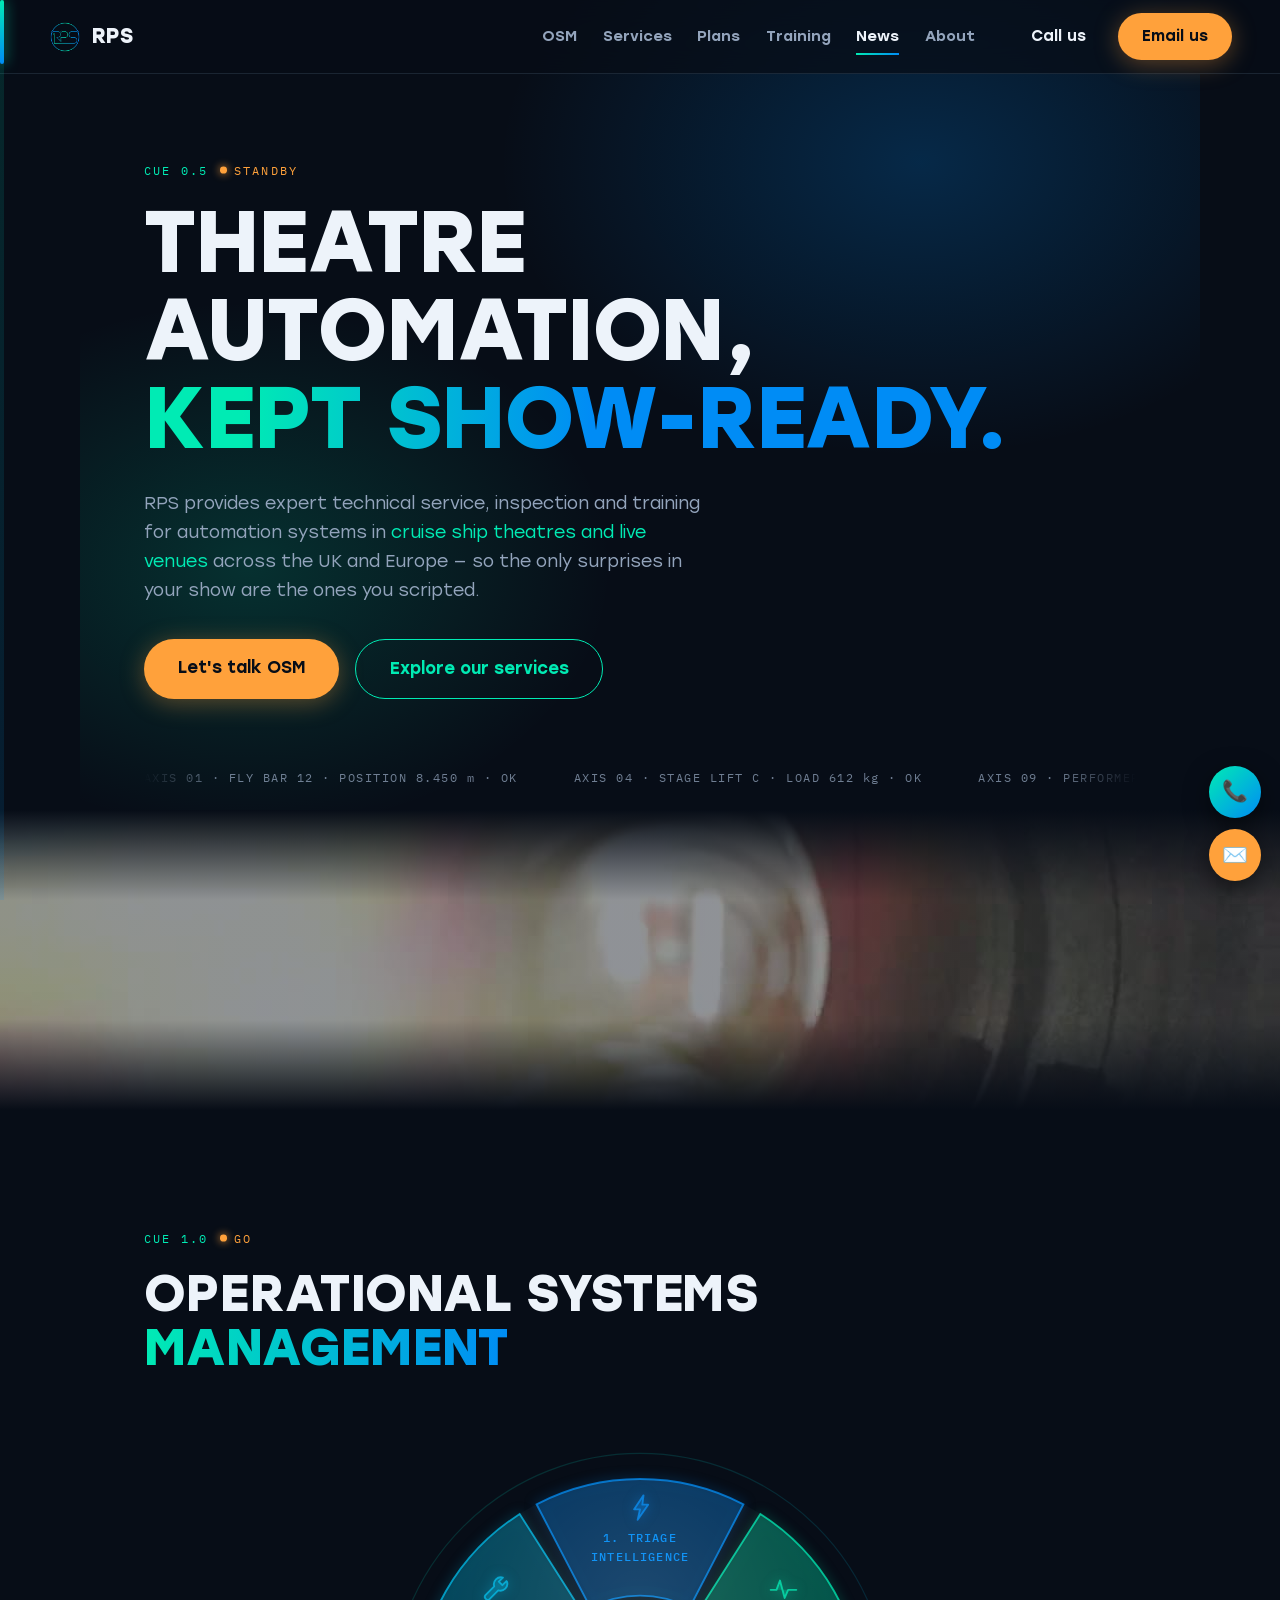
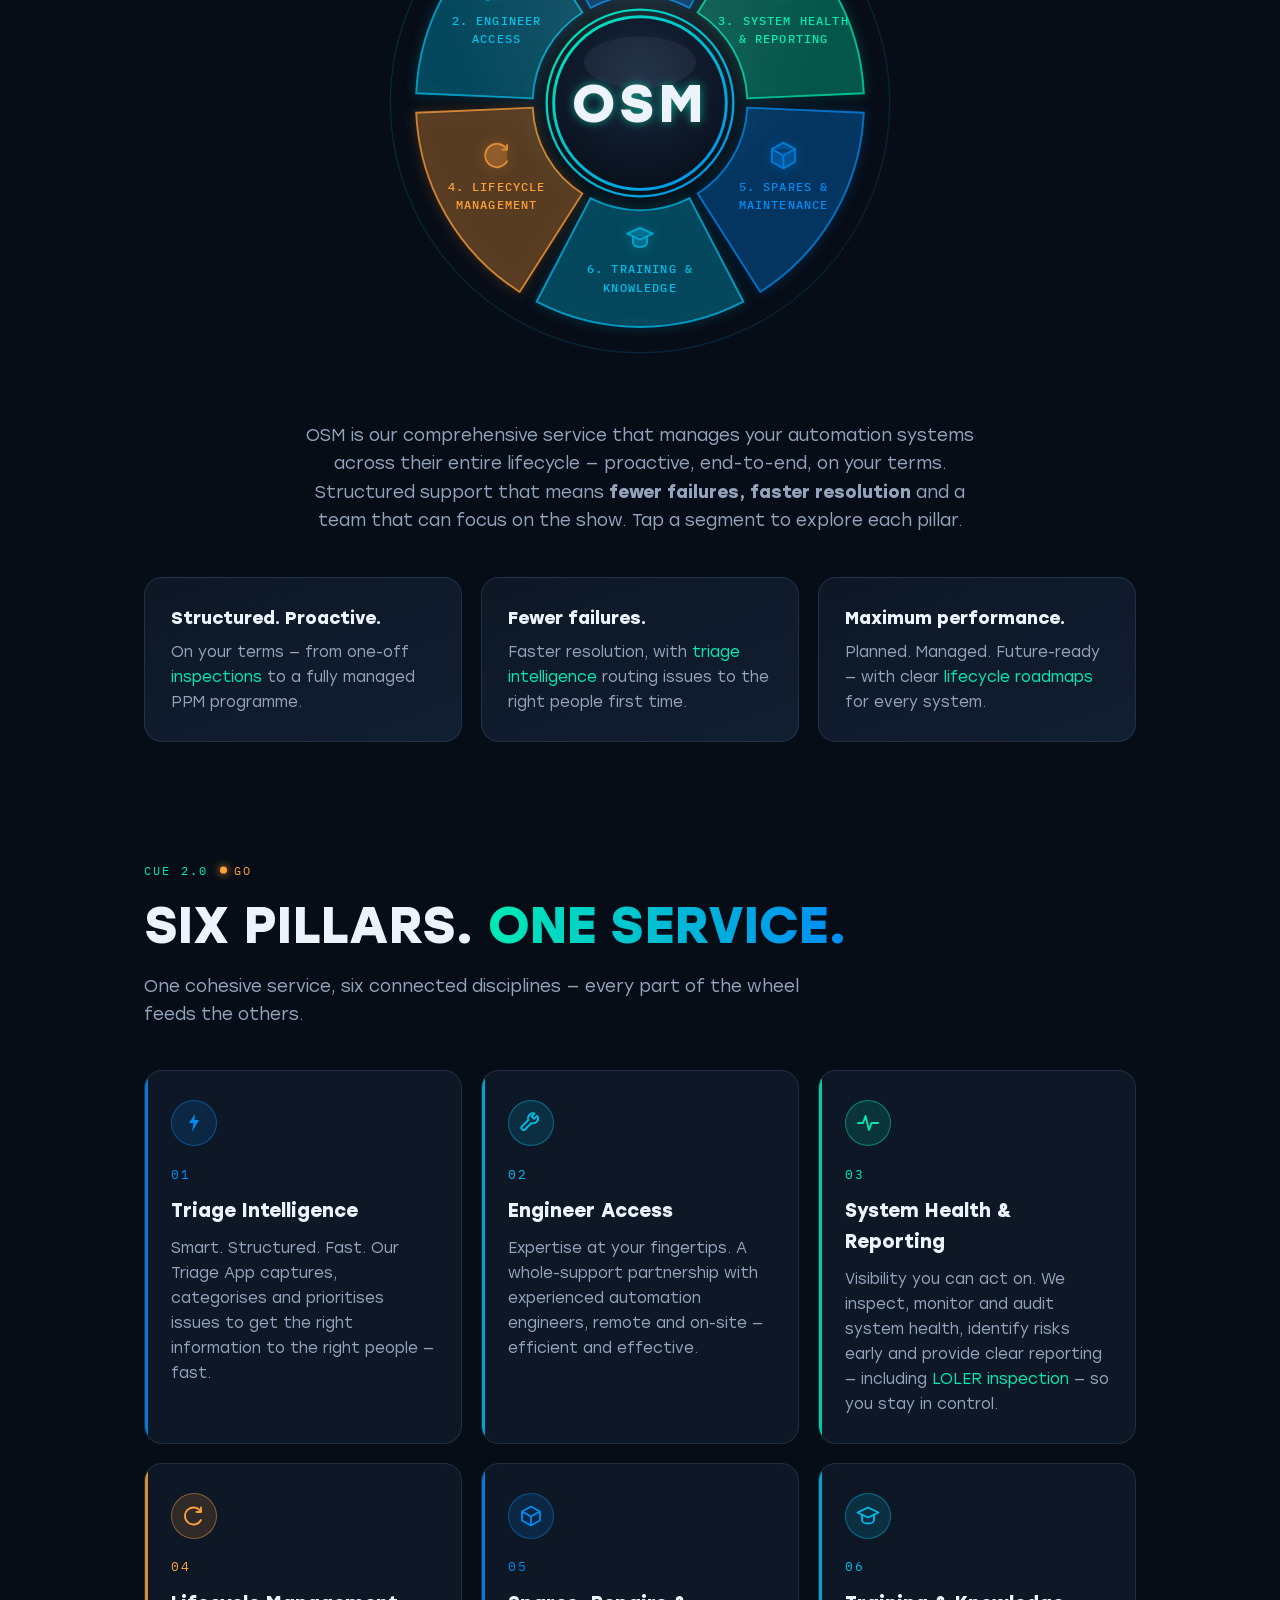
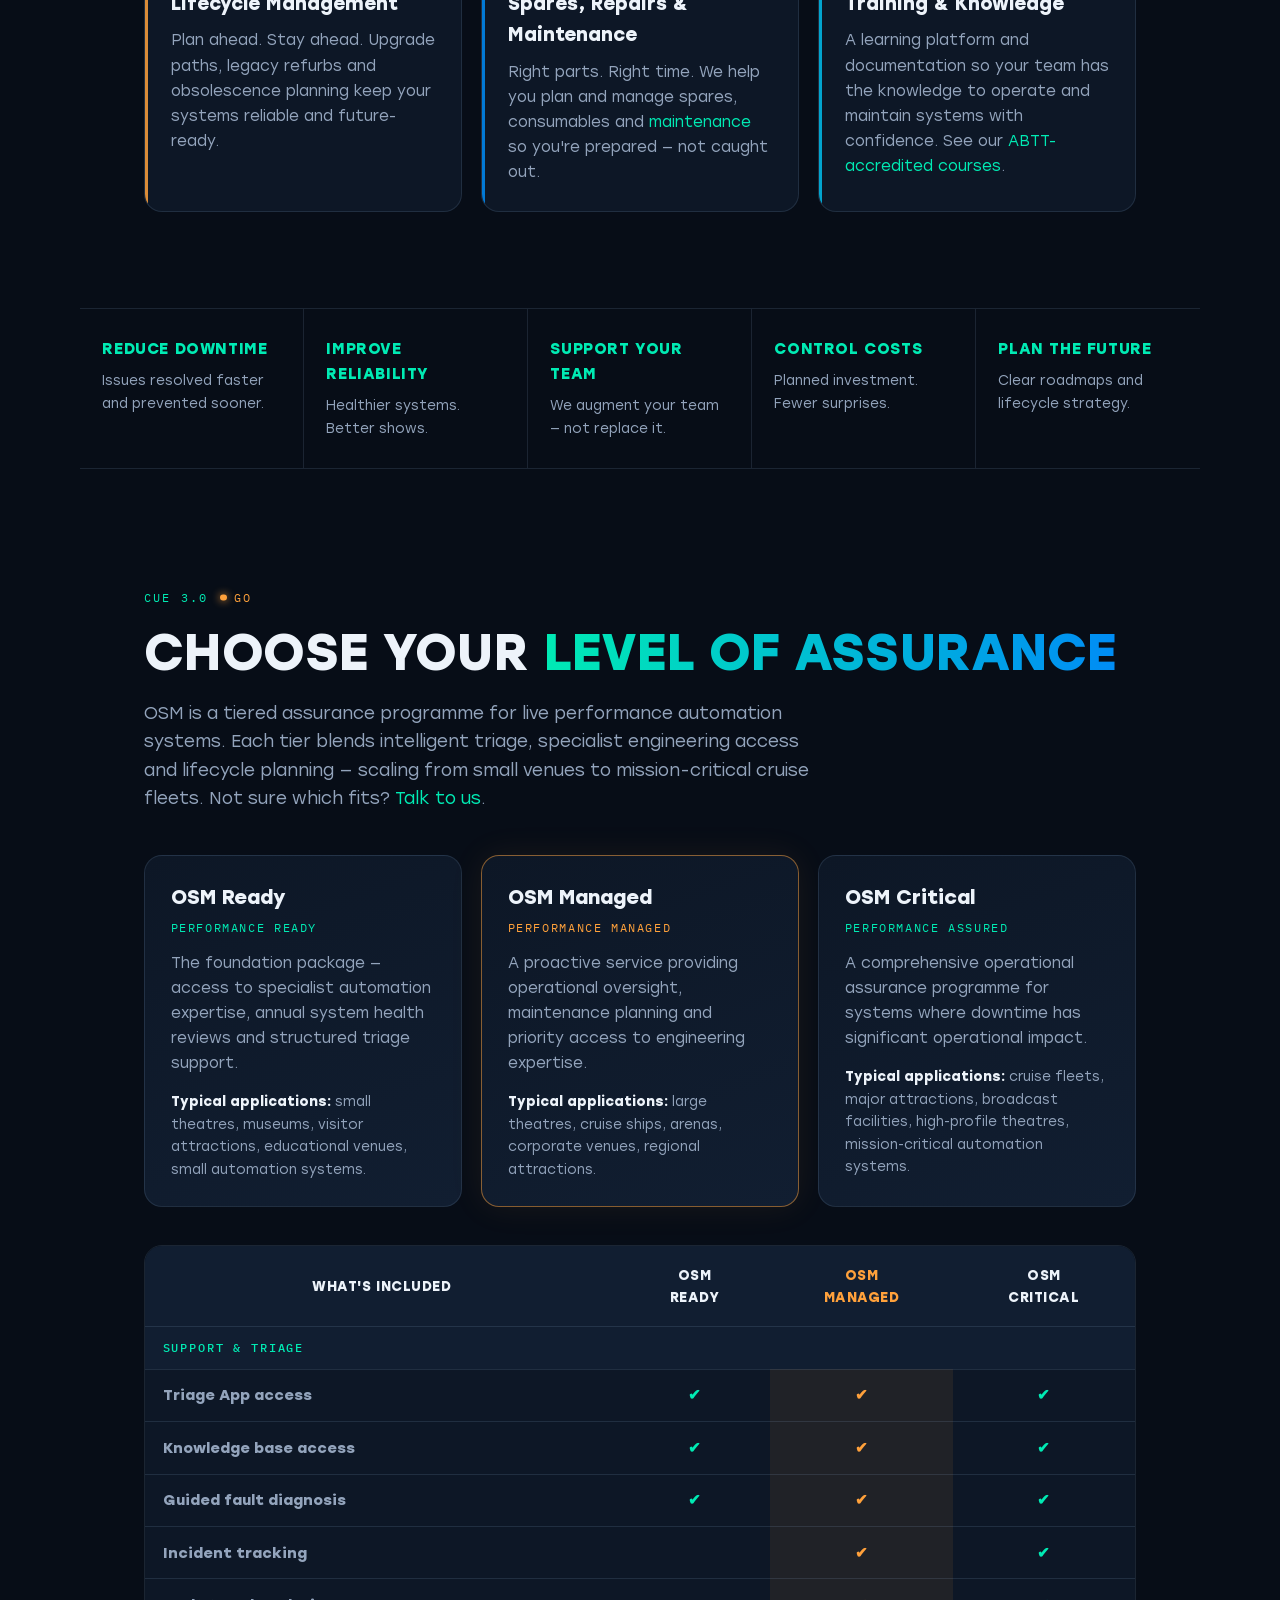
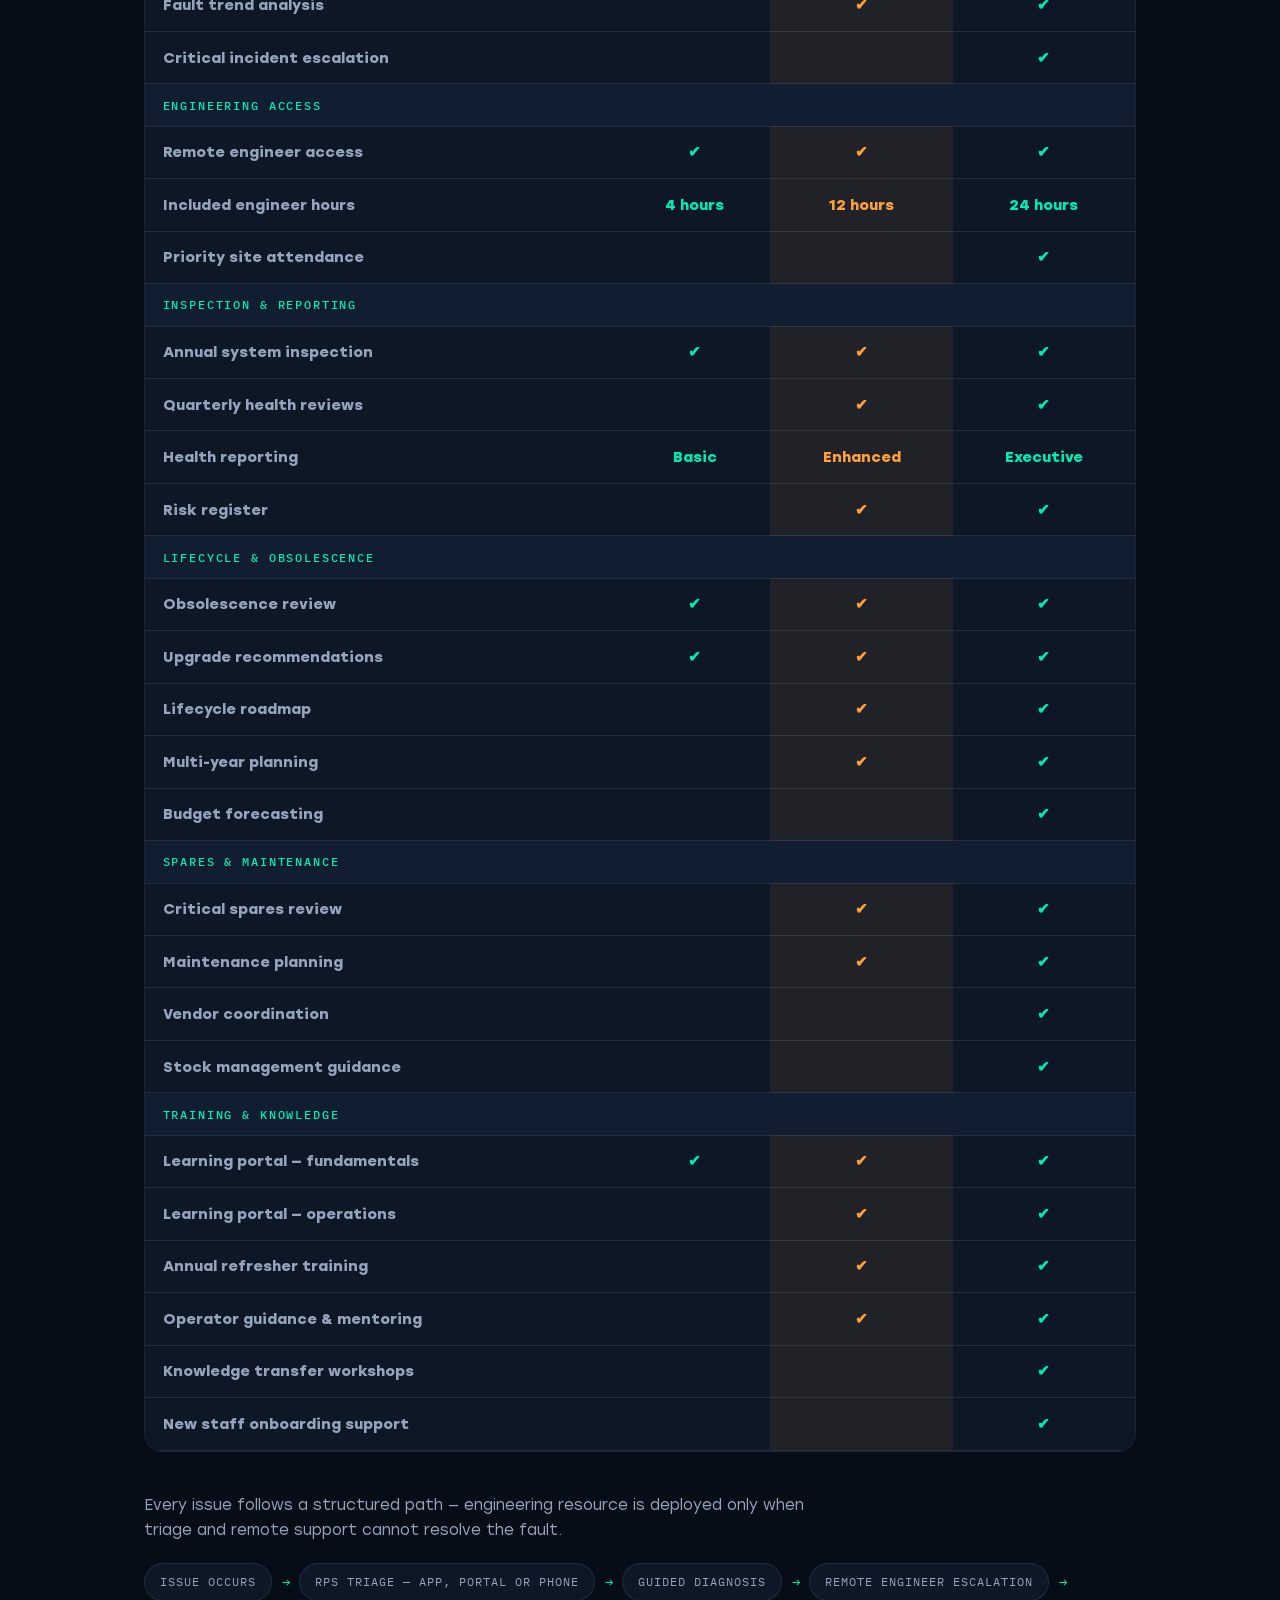
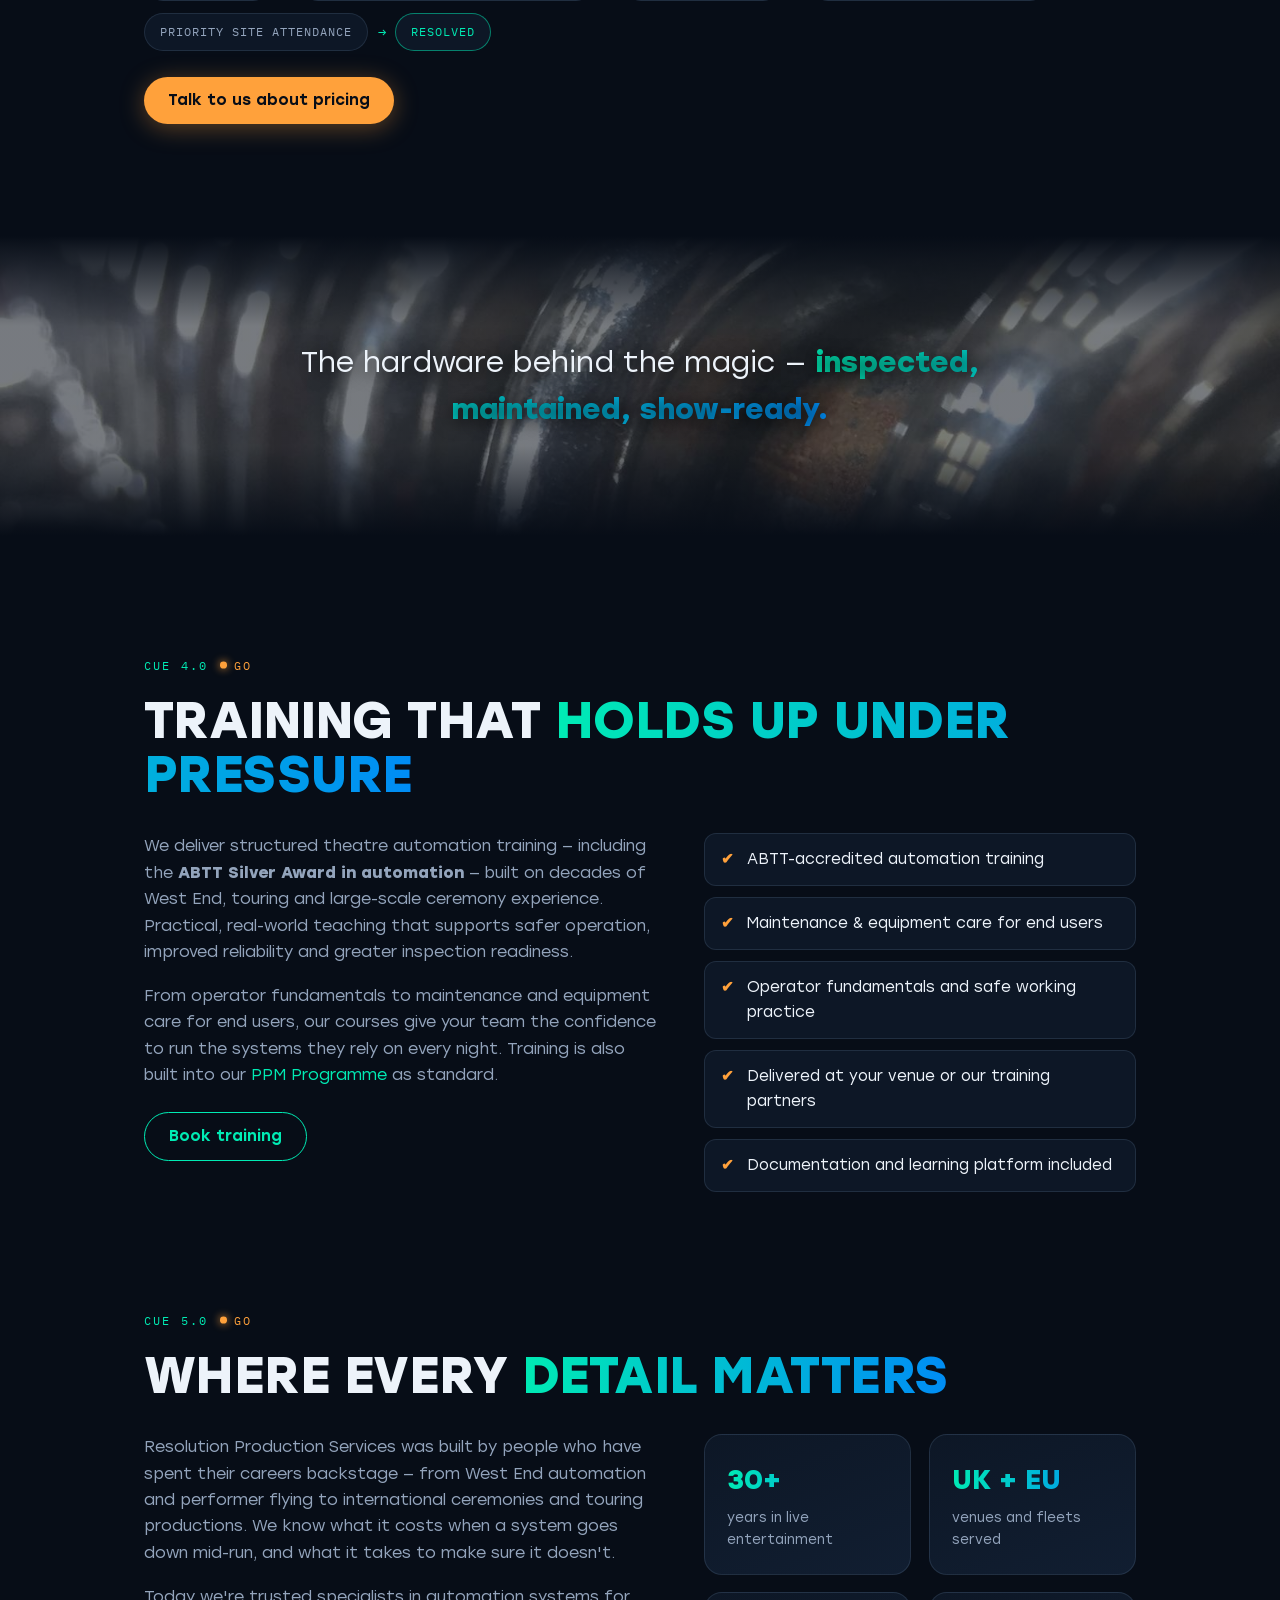
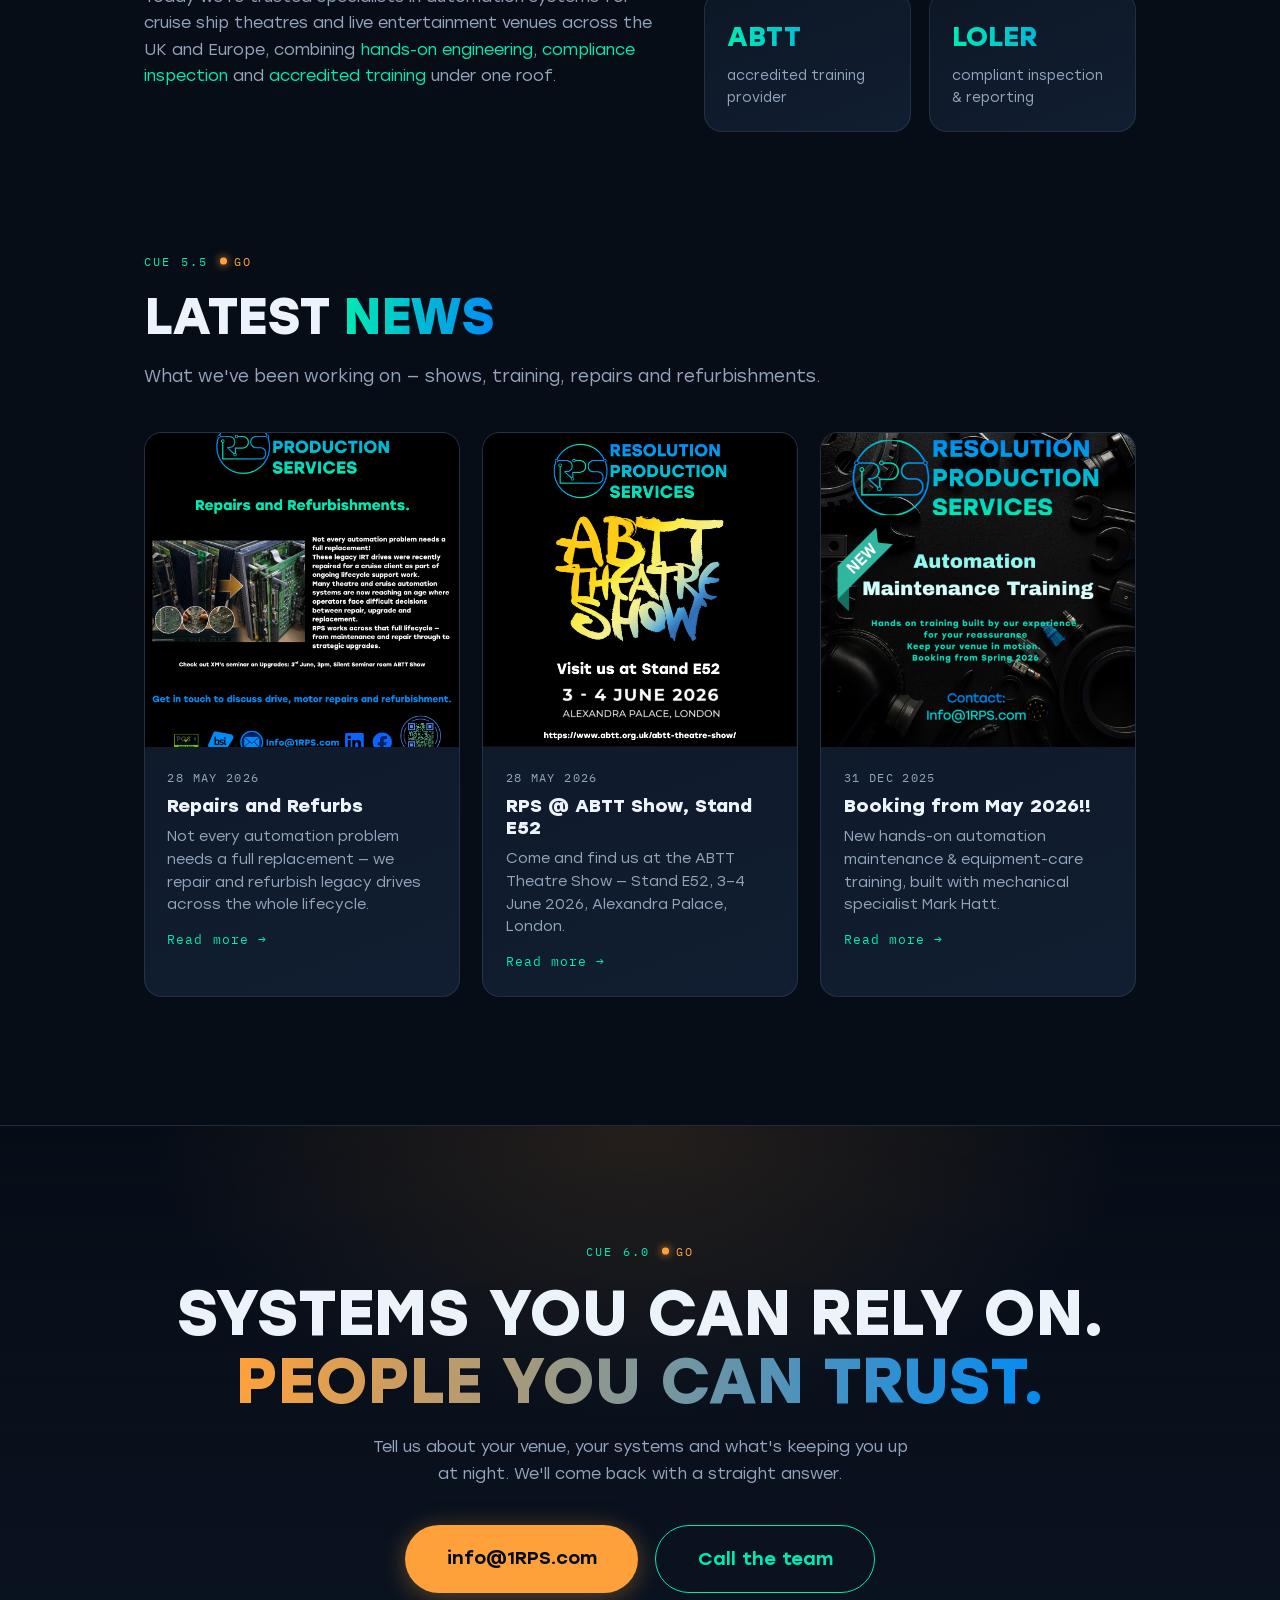
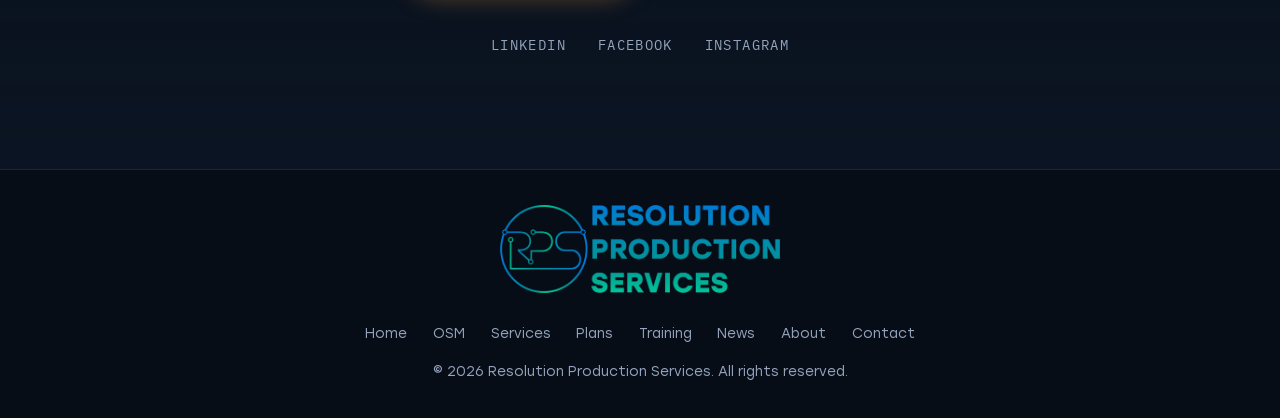
==== index.html @ 06763da1 "Rework wheel, hero video and OSM tiers - OSM wheel: regenerate wedge geometry so edges align precise" ====
<!DOCTYPE html>
<html lang="en-GB">
<head>
  <meta charset="UTF-8">
  <meta name="viewport" content="width=device-width, initial-scale=1.0">

  <!-- ============================================================
       SEO — edit titles & descriptions here
       ============================================================ -->
  <title>RPS — Theatre Automation Service, Inspection &amp; Training | Resolution Production Services</title>
  <meta name="description" content="RPS keeps theatre automation show-ready. Operational Systems Management (OSM), LOLER inspection, planned maintenance, spares and ABTT-accredited training for cruise ship theatres and live venues across the UK and Europe.">
  <link rel="canonical" href="https://www.1rps.com/">
  <meta name="robots" content="index, follow, max-image-preview:large">
  <meta name="theme-color" content="#070D17">

  <!-- Open Graph / social sharing -->
  <meta property="og:type" content="website">
  <meta property="og:url" content="https://www.1rps.com/">
  <meta property="og:site_name" content="Resolution Production Services">
  <meta property="og:title" content="RPS — Theatre Automation Service, Inspection &amp; Training">
  <meta property="og:description" content="Operational Systems Management for cruise ship theatres and live venues. Triage intelligence, engineer access, inspection, lifecycle planning, spares and training.">
  <meta property="og:image" content="https://www.1rps.com/assets/og-image.png">
  <meta property="og:locale" content="en_GB">
  <meta name="twitter:card" content="summary_large_image">

  <!-- Structured data: Organization + Services -->
  <script type="application/ld+json">
  {
    "@context": "https://schema.org",
    "@type": "Organization",
    "name": "Resolution Production Services",
    "alternateName": "RPS",
    "url": "https://www.1rps.com/",
    "logo": "https://www.1rps.com/assets/rps-logo.png",
    "email": "info@1rps.com",
    "description": "Technical service, maintenance, inspection and training for theatre automation systems in cruise ship theatres and live entertainment venues across the UK and Europe.",
    "areaServed": ["GB", "EU"],
    "sameAs": [
      "https://www.linkedin.com/company/resolution-production-services/",
      "https://www.facebook.com/profile.php?id=61579517594267",
      "https://www.instagram.com/1rps.2025/"
    ],
    "hasOfferCatalog": {
      "@type": "OfferCatalog",
      "name": "Operational Systems Management",
      "itemListElement": [
        { "@type": "Offer", "itemOffered": { "@type": "Service", "name": "Triage Intelligence", "description": "AI-assisted fault triage that captures, categorises and prioritises automation issues fast." } },
        { "@type": "Offer", "itemOffered": { "@type": "Service", "name": "Engineer Access", "description": "Remote and on-site support from experienced theatre automation engineers." } },
        { "@type": "Offer", "itemOffered": { "@type": "Service", "name": "System Health & Reporting", "description": "Inspection, monitoring, auditing and LOLER-compliant reporting for stage machinery." } },
        { "@type": "Offer", "itemOffered": { "@type": "Service", "name": "Lifecycle Management", "description": "Upgrade paths, legacy refurbishment and obsolescence planning for automation systems." } },
        { "@type": "Offer", "itemOffered": { "@type": "Service", "name": "Spares, Repairs & Maintenance", "description": "Planned maintenance, repairs, spares and consumables management." } },
        { "@type": "Offer", "itemOffered": { "@type": "Service", "name": "Training & Knowledge", "description": "ABTT-accredited theatre automation training and operator documentation." } }
      ]
    }
  }
  </script>

  <!-- Fonts -->
  <link rel="preconnect" href="https://fonts.googleapis.com">
  <link rel="preconnect" href="https://fonts.gstatic.com" crossorigin>
  <link href="https://fonts.googleapis.com/css2?family=IBM+Plex+Mono:wght@400;500;600&display=swap" rel="stylesheet">

  <link rel="stylesheet" href="styles.css">
</head>
<body>

  <!-- Axis position track (scroll progress, left edge) -->
  <div class="axis-track" aria-hidden="true"><div class="axis-carriage" id="axisCarriage"></div></div>

  <!-- ============================================================
       NAVIGATION
       ============================================================ -->
  <header class="nav" id="nav">
    <a class="nav__logo" href="#home" aria-label="RPS home">
      <img src="assets/img/rps-mark.png" alt="" class="nav__mark" width="34" height="34">
      <span>RPS</span>
    </a>
    <nav class="nav__links" aria-label="Main navigation">
      <a href="#osm">OSM</a>
      <a href="#pillars">Services</a>
      <a href="#plans">Plans</a>
      <a href="#training">Training</a>
      <a href="#news">News</a>
      <a href="#about">About</a>
    </nav>
    <div class="nav__actions">
      <a class="btn btn--ghost" href="tel:+440000000000">Call us</a>
      <a class="btn btn--amber" href="mailto:info@1rps.com?subject=Let%27s%20talk%20OSM">Email us</a>
    </div>
    <button class="nav__burger" id="burger" aria-label="Open menu" aria-expanded="false">
      <span></span><span></span><span></span>
    </button>
  </header>

  <main>

  <!-- ============================================================
       HERO
       ============================================================ -->
  <section class="hero" id="home">
    <div class="hero__glow" aria-hidden="true"></div>
    <p class="cue cue--hero"><span class="cue__num">CUE 0.5</span><span class="cue__state">STANDBY</span></p>
    <h1 class="hero__title">
      <span class="hero__line">Theatre automation,</span>
      <span class="hero__line hero__line--grad">kept show-ready.</span>
    </h1>
    <p class="hero__sub">RPS provides expert technical service, inspection and training for automation
      systems in <a href="#about">cruise ship theatres and live venues</a> across the UK and Europe —
      so the only surprises in your show are the ones you scripted.</p>
    <div class="hero__cta">
      <a class="btn btn--amber btn--lg" href="#contact">Let's talk OSM</a>
      <a class="btn btn--outline btn--lg" href="#pillars">Explore our services</a>
    </div>

    <!-- Telemetry ticker -->
    <div class="telemetry" aria-hidden="true">
      <div class="telemetry__inner" id="ticker">
        <span>AXIS 01 · FLY BAR 12 · POSITION 8.450 m · OK</span>
        <span>AXIS 04 · STAGE LIFT C · LOAD 612 kg · OK</span>
        <span>AXIS 09 · PERFORMER FLY · CUE 47 COMPLETE</span>
        <span>LOLER INSPECTION · PASSED</span>
        <span>AXIS 14 · REVOLVE · 2.0 rpm · OK</span>
        <span>PPM SCHEDULE · ON TRACK</span>
      </div>
    </div>
  </section>

  <!-- ============================================================
       VIDEO BAND — hero film reduced to a quiet strip
       ============================================================ -->
  <div class="video-band" aria-hidden="true">
    <video class="video-band__video" id="heroVideo" autoplay muted loop playsinline
           poster="assets/video/rps-hero-poster.jpg"></video>
    <div class="video-band__scrim"></div>
  </div>

  <!-- ============================================================
       OSM INTRO
       ============================================================ -->
  <section class="section" id="osm">
    <p class="cue reveal"><span class="cue__num">CUE 1.0</span><span class="cue__state">GO</span></p>
    <h2 class="section__title reveal">Operational Systems <em>Management</em></h2>

    <!-- OSM wheel — each segment links to its pillar card below -->
    <div class="wheel reveal" role="navigation" aria-label="OSM service wheel">
      <svg viewBox="0 0 480 480" class="wheel__svg">
        <defs>
          <linearGradient id="hubGrad" x1="0" y1="0" x2="1" y2="1">
            <stop offset="0" stop-color="#00ebb4"/><stop offset="1" stop-color="#008cf5"/>
          </linearGradient>
          <radialGradient id="hubFill" cx="0.5" cy="0.34" r="0.85">
            <stop offset="0" stop-color="#18293F"/>
            <stop offset="0.55" stop-color="#0D1726"/>
            <stop offset="1" stop-color="#060B14"/>
          </radialGradient>
          <radialGradient id="wheelSheen" cx="0.5" cy="0.28" r="0.72">
            <stop offset="0" stop-color="#ffffff" stop-opacity="0.10"/>
            <stop offset="0.6" stop-color="#ffffff" stop-opacity="0"/>
          </radialGradient>
          <filter id="hubTextGlow" x="-60%" y="-60%" width="220%" height="220%">
            <feDropShadow dx="0" dy="0" stdDeviation="4" flood-color="#00ebb4" flood-opacity="0.6"/>
          </filter>
        </defs>

        <!-- outer framing ring -->
        <circle cx="240" cy="240" r="214" fill="none" stroke="url(#hubGrad)" stroke-opacity="0.16" stroke-width="1"/>

        <a href="#p1" class="seg" style="--accent:#008cf5" aria-label="Triage Intelligence">
          <path d="M151.34 69.69 A192 192 0 0 1 328.66 69.69 L282.48 158.40 A92 92 0 0 0 197.52 158.40 Z"/>
          <g transform="translate(240,98)">
            <path class="seg__icon" transform="translate(0,-26)" d="M3 -10 L-5 2 H0 L-2 11 L7 -2 H2 Z" fill="currentColor" stroke="none"/>
            <text y="4">1. TRIAGE</text>
            <text y="20">INTELLIGENCE</text>
          </g>
        </a>
        <a href="#p3" class="seg" style="--accent:#00ebb4" aria-label="System Health and Reporting">
          <path d="M343.16 78.07 A192 192 0 0 1 431.82 231.63 L331.91 235.99 A92 92 0 0 0 289.43 162.41 Z"/>
          <g transform="translate(362.98,169)">
            <path class="seg__icon" transform="translate(0,-26)" d="M-11 0 h5 l3 -8 4 15 3 -7 h7" fill="none"/>
            <text y="4">3. SYSTEM HEALTH</text>
            <text y="20">&amp; REPORTING</text>
          </g>
        </a>
        <a href="#p5" class="seg" style="--accent:#008cf5" aria-label="Spares and Maintenance">
          <path d="M431.82 248.37 A192 192 0 0 1 343.16 401.93 L289.43 317.59 A92 92 0 0 0 331.91 244.01 Z"/>
          <g transform="translate(362.98,311)">
            <path class="seg__icon" transform="translate(0,-26)" d="M0 -11 L10 -5.5 V5.5 L0 11 L-10 5.5 V-5.5 Z M-10 -5.5 L0 0 L10 -5.5 M0 0 V11" fill="none"/>
            <text y="4">5. SPARES &amp;</text>
            <text y="20">MAINTENANCE</text>
          </g>
        </a>
        <a href="#p6" class="seg" style="--accent:#00beeb" aria-label="Training and Knowledge">
          <path d="M328.66 410.31 A192 192 0 0 1 151.34 410.31 L197.52 321.60 A92 92 0 0 0 282.48 321.60 Z"/>
          <g transform="translate(240,382)">
            <path class="seg__icon" transform="translate(0,-26)" d="M-11 -4 L0 -9 L11 -4 L0 1 Z M-6 -1.5 V4 C-6 6 -3 7.5 0 7.5 S6 6 6 4 V-1.5" fill="none"/>
            <text y="4">6. TRAINING &amp;</text>
            <text y="20">KNOWLEDGE</text>
          </g>
        </a>
        <a href="#p4" class="seg" style="--accent:#FFA13B" aria-label="Lifecycle Management">
          <path d="M136.84 401.93 A192 192 0 0 1 48.18 248.37 L148.09 244.01 A92 92 0 0 0 190.57 317.59 Z"/>
          <g transform="translate(117.02,311)">
            <path class="seg__icon" transform="translate(0,-26)" d="M9 -5 A10 10 0 1 0 9 5 M9 -9 V-5 H5" fill="none"/>
            <text y="4">4. LIFECYCLE</text>
            <text y="20">MANAGEMENT</text>
          </g>
        </a>
        <a href="#p2" class="seg" style="--accent:#00beeb" aria-label="Engineer Access">
          <path d="M48.18 231.63 A192 192 0 0 1 136.84 78.07 L190.57 162.41 A92 92 0 0 0 148.09 235.99 Z"/>
          <g transform="translate(117.02,169)">
            <path class="seg__icon" transform="translate(0,-26)" d="M9 -7 A6 6 0 0 1 1.5 0.5 L-6 8 A2.5 2.5 0 0 1 -9.5 4.5 L-2 -3 A6 6 0 0 1 5.5 -10.5 L2 -7 L5 -4 L8.5 -7.5 Z" fill="none"/>
            <text y="4">2. ENGINEER</text>
            <text y="20">ACCESS</text>
          </g>
        </a>

        <!-- light-from-above sheen across the whole wheel -->
        <circle cx="240" cy="240" r="192" fill="url(#wheelSheen)" pointer-events="none"/>

        <!-- glossy hub -->
        <circle cx="240" cy="240" r="80" fill="none" stroke="url(#hubGrad)" stroke-width="2" class="wheel__hubring"/>
        <circle cx="240" cy="240" r="74" fill="url(#hubFill)" stroke="url(#hubGrad)" stroke-width="2.5"/>
        <ellipse cx="240" cy="205" rx="48" ry="22" fill="#ffffff" opacity="0.05" pointer-events="none"/>
        <text x="240" y="240" class="wheel__hub" filter="url(#hubTextGlow)">OSM</text>
      </svg>
    </div>

    <p class="section__lead section__lead--center reveal">OSM is our comprehensive service that manages your
      automation systems across their entire lifecycle — proactive, end-to-end, on your terms. Structured
      support that means <strong>fewer failures, faster resolution</strong> and a team that can focus on
      the show. Tap a segment to explore each pillar.</p>

    <div class="osm-badges reveal">
      <div class="osm-badge"><h3>Structured. Proactive.</h3><p>On your terms — from one-off <a href="#plans">inspections</a> to a fully managed PPM programme.</p></div>
      <div class="osm-badge"><h3>Fewer failures.</h3><p>Faster resolution, with <a href="#pillars">triage intelligence</a> routing issues to the right people first time.</p></div>
      <div class="osm-badge"><h3>Maximum performance.</h3><p>Planned. Managed. Future-ready — with clear <a href="#pillars">lifecycle roadmaps</a> for every system.</p></div>
    </div>
  </section>

  <!-- ============================================================
       SIX PILLARS
       ============================================================ -->
  <section class="section" id="pillars">
    <p class="cue reveal"><span class="cue__num">CUE 2.0</span><span class="cue__state">GO</span></p>
    <h2 class="section__title reveal">Six pillars. <em>One service.</em></h2>
    <p class="section__lead reveal">One cohesive service, six connected disciplines — every part of the
      wheel feeds the others.</p>

    <div class="pillars">
      <article class="pillar reveal" id="p1" style="--accent:#008cf5">
        <span class="pillar__badge" aria-hidden="true"><svg viewBox="0 0 24 24"><path d="M13 3 L7 12 H11.5 L10 21 L17 9 H12.5 Z" fill="currentColor"/></svg></span>
        <span class="pillar__num">01</span>
        <h3>Triage Intelligence</h3>
        <p>Smart. Structured. Fast. Our Triage App captures, categorises and prioritises issues to get the
          right information to the right people — fast.</p>
      </article>
      <article class="pillar reveal" id="p2" style="--accent:#00beeb">
        <span class="pillar__badge" aria-hidden="true"><svg viewBox="0 0 24 24"><path d="M19 6 A5 5 0 0 1 12.5 12 L6 18.5 A2.2 2.2 0 0 1 2.9 15.4 L9.4 9 A5 5 0 0 1 15.5 2.4 L12.5 5.4 L15 7.9 L18 4.9 Z" fill="none" stroke="currentColor" stroke-width="1.8" stroke-linejoin="round"/></svg></span>
        <span class="pillar__num">02</span>
        <h3>Engineer Access</h3>
        <p>Expertise at your fingertips. A whole-support partnership with experienced automation engineers,
          remote and on-site — efficient and effective.</p>
      </article>
      <article class="pillar reveal" id="p3" style="--accent:#00ebb4">
        <span class="pillar__badge" aria-hidden="true"><svg viewBox="0 0 24 24"><path d="M2 12 h5 l2.5 -7 3.5 14 2.5 -7 h6.5" fill="none" stroke="currentColor" stroke-width="1.8" stroke-linecap="round" stroke-linejoin="round"/></svg></span>
        <span class="pillar__num">03</span>
        <h3>System Health &amp; Reporting</h3>
        <p>Visibility you can act on. We inspect, monitor and audit system health, identify risks early and
          provide clear reporting — including <a href="#plans">LOLER inspection</a> — so you stay in control.</p>
      </article>
      <article class="pillar reveal" id="p4" style="--accent:#FFA13B">
        <span class="pillar__badge" aria-hidden="true"><svg viewBox="0 0 24 24"><path d="M19 8 A8.5 8.5 0 1 0 19 16 M19 3.5 V8 H14.5" fill="none" stroke="currentColor" stroke-width="1.8" stroke-linecap="round" stroke-linejoin="round"/></svg></span>
        <span class="pillar__num">04</span>
        <h3>Lifecycle Management</h3>
        <p>Plan ahead. Stay ahead. Upgrade paths, legacy refurbs and obsolescence planning keep your systems
          reliable and future-ready.</p>
      </article>
      <article class="pillar reveal" id="p5" style="--accent:#008cf5">
        <span class="pillar__badge" aria-hidden="true"><svg viewBox="0 0 24 24"><path d="M12 2.5 L21 7.5 V16.5 L12 21.5 L3 16.5 V7.5 Z M3 7.5 L12 12.5 L21 7.5 M12 12.5 V21.5" fill="none" stroke="currentColor" stroke-width="1.8" stroke-linejoin="round"/></svg></span>
        <span class="pillar__num">05</span>
        <h3>Spares, Repairs &amp; Maintenance</h3>
        <p>Right parts. Right time. We help you plan and manage spares, consumables and
          <a href="#plans">maintenance</a> so you're prepared — not caught out.</p>
      </article>
      <article class="pillar reveal" id="p6" style="--accent:#00beeb">
        <span class="pillar__badge" aria-hidden="true"><svg viewBox="0 0 24 24"><path d="M1.5 8.5 L12 3.5 L22.5 8.5 L12 13.5 Z M6 11 V16 C6 18 8.7 19.5 12 19.5 S18 18 18 16 V11" fill="none" stroke="currentColor" stroke-width="1.8" stroke-linejoin="round"/></svg></span>
        <span class="pillar__num">06</span>
        <h3>Training &amp; Knowledge</h3>
        <p>A learning platform and documentation so your team has the knowledge to operate and maintain
          systems with confidence. See our <a href="#training">ABTT-accredited courses</a>.</p>
      </article>
    </div>
  </section>

  <!-- ============================================================
       OUTCOMES STRIP
       ============================================================ -->
  <section class="outcomes reveal" aria-label="What OSM delivers">
    <div class="outcome"><h3>Reduce downtime</h3><p>Issues resolved faster and prevented sooner.</p></div>
    <div class="outcome"><h3>Improve reliability</h3><p>Healthier systems. Better shows.</p></div>
    <div class="outcome"><h3>Support your team</h3><p>We augment your team — not replace it.</p></div>
    <div class="outcome"><h3>Control costs</h3><p>Planned investment. Fewer surprises.</p></div>
    <div class="outcome"><h3>Plan the future</h3><p>Clear roadmaps and lifecycle strategy.</p></div>
  </section>

  <!-- ============================================================
       SERVICE PLANS
       ============================================================ -->
  <section class="section" id="plans">
    <p class="cue reveal"><span class="cue__num">CUE 3.0</span><span class="cue__state">GO</span></p>
    <h2 class="section__title reveal">Choose your <em>level of assurance</em></h2>
    <p class="section__lead reveal">OSM is a tiered assurance programme for live performance automation
      systems. Each tier blends intelligent triage, specialist engineering access and lifecycle planning —
      scaling from small venues to mission-critical cruise fleets. Not sure which fits?
      <a href="#contact">Talk to us</a>.</p>

    <div class="tiers reveal">
      <article class="tier">
        <h3>OSM Ready</h3>
        <p class="tier__tag">Performance Ready</p>
        <p class="tier__desc">The foundation package — access to specialist automation expertise, annual
          system health reviews and structured triage support.</p>
        <p class="tier__apps"><strong>Typical applications:</strong> small theatres, museums, visitor
          attractions, educational venues, small automation systems.</p>
      </article>
      <article class="tier tier--featured">
        <h3>OSM Managed</h3>
        <p class="tier__tag">Performance Managed</p>
        <p class="tier__desc">A proactive service providing operational oversight, maintenance planning
          and priority access to engineering expertise.</p>
        <p class="tier__apps"><strong>Typical applications:</strong> large theatres, cruise ships, arenas,
          corporate venues, regional attractions.</p>
      </article>
      <article class="tier">
        <h3>OSM Critical</h3>
        <p class="tier__tag">Performance Assured</p>
        <p class="tier__desc">A comprehensive operational assurance programme for systems where downtime
          has significant operational impact.</p>
        <p class="tier__apps"><strong>Typical applications:</strong> cruise fleets, major attractions,
          broadcast facilities, high-profile theatres, mission-critical automation systems.</p>
      </article>
    </div>

    <div class="plans-wrap reveal">
      <table class="plans" aria-label="OSM tier comparison">
        <thead>
          <tr>
            <th scope="col">What's included</th>
            <th scope="col">OSM<br>Ready</th>
            <th scope="col" class="plans__featured">OSM<br>Managed</th>
            <th scope="col">OSM<br>Critical</th>
          </tr>
        </thead>
        <tbody>
          <tr class="plans__cat"><th colspan="4" scope="colgroup">Support &amp; Triage</th></tr>
          <tr><th scope="row">Triage App access</th><td>✔</td><td class="plans__featured">✔</td><td>✔</td></tr>
          <tr><th scope="row">Knowledge base access</th><td>✔</td><td class="plans__featured">✔</td><td>✔</td></tr>
          <tr><th scope="row">Guided fault diagnosis</th><td>✔</td><td class="plans__featured">✔</td><td>✔</td></tr>
          <tr><th scope="row">Incident tracking</th><td></td><td class="plans__featured">✔</td><td>✔</td></tr>
          <tr><th scope="row">Fault trend analysis</th><td></td><td class="plans__featured">✔</td><td>✔</td></tr>
          <tr><th scope="row">Critical incident escalation</th><td></td><td class="plans__featured"></td><td>✔</td></tr>
          <tr class="plans__cat"><th colspan="4" scope="colgroup">Engineering Access</th></tr>
          <tr><th scope="row">Remote engineer access</th><td>✔</td><td class="plans__featured">✔</td><td>✔</td></tr>
          <tr><th scope="row">Included engineer hours</th><td>4 hours</td><td class="plans__featured">12 hours</td><td>24 hours</td></tr>
          <tr><th scope="row">Priority site attendance</th><td></td><td class="plans__featured"></td><td>✔</td></tr>
          <tr class="plans__cat"><th colspan="4" scope="colgroup">Inspection &amp; Reporting</th></tr>
          <tr><th scope="row">Annual system inspection</th><td>✔</td><td class="plans__featured">✔</td><td>✔</td></tr>
          <tr><th scope="row">Quarterly health reviews</th><td></td><td class="plans__featured">✔</td><td>✔</td></tr>
          <tr><th scope="row">Health reporting</th><td>Basic</td><td class="plans__featured">Enhanced</td><td>Executive</td></tr>
          <tr><th scope="row">Risk register</th><td></td><td class="plans__featured">✔</td><td>✔</td></tr>
          <tr class="plans__cat"><th colspan="4" scope="colgroup">Lifecycle &amp; Obsolescence</th></tr>
          <tr><th scope="row">Obsolescence review</th><td>✔</td><td class="plans__featured">✔</td><td>✔</td></tr>
          <tr><th scope="row">Upgrade recommendations</th><td>✔</td><td class="plans__featured">✔</td><td>✔</td></tr>
          <tr><th scope="row">Lifecycle roadmap</th><td></td><td class="plans__featured">✔</td><td>✔</td></tr>
          <tr><th scope="row">Multi-year planning</th><td></td><td class="plans__featured">✔</td><td>✔</td></tr>
          <tr><th scope="row">Budget forecasting</th><td></td><td class="plans__featured"></td><td>✔</td></tr>
          <tr class="plans__cat"><th colspan="4" scope="colgroup">Spares &amp; Maintenance</th></tr>
          <tr><th scope="row">Critical spares review</th><td></td><td class="plans__featured">✔</td><td>✔</td></tr>
          <tr><th scope="row">Maintenance planning</th><td></td><td class="plans__featured">✔</td><td>✔</td></tr>
          <tr><th scope="row">Vendor coordination</th><td></td><td class="plans__featured"></td><td>✔</td></tr>
          <tr><th scope="row">Stock management guidance</th><td></td><td class="plans__featured"></td><td>✔</td></tr>
          <tr class="plans__cat"><th colspan="4" scope="colgroup">Training &amp; Knowledge</th></tr>
          <tr><th scope="row">Learning portal — fundamentals</th><td>✔</td><td class="plans__featured">✔</td><td>✔</td></tr>
          <tr><th scope="row">Learning portal — operations</th><td></td><td class="plans__featured">✔</td><td>✔</td></tr>
          <tr><th scope="row">Annual refresher training</th><td></td><td class="plans__featured">✔</td><td>✔</td></tr>
          <tr><th scope="row">Operator guidance &amp; mentoring</th><td></td><td class="plans__featured">✔</td><td>✔</td></tr>
          <tr><th scope="row">Knowledge transfer workshops</th><td></td><td class="plans__featured"></td><td>✔</td></tr>
          <tr><th scope="row">New staff onboarding support</th><td></td><td class="plans__featured"></td><td>✔</td></tr>
        </tbody>
      </table>
    </div>

    <!-- Escalation model -->
    <div class="escalation reveal" aria-label="OSM escalation model">
      <p class="escalation__intro">Every issue follows a structured path — engineering resource is deployed
        only when triage and remote support cannot resolve the fault.</p>
      <ol class="escalation__flow">
        <li>Issue occurs</li>
        <li>RPS triage — app, portal or phone</li>
        <li>Guided diagnosis</li>
        <li>Remote engineer escalation</li>
        <li>Priority site attendance</li>
        <li class="escalation__resolved">Resolved</li>
      </ol>
    </div>

    <p class="plans__cta reveal"><a class="btn btn--amber" href="mailto:info@1rps.com?subject=OSM%20tier%20enquiry">Talk to us about pricing</a></p>
  </section>

  <!-- ============================================================
       HARDWARE DIVIDER
       ============================================================ -->
  <div class="band reveal" role="img" aria-label="Polished stage rigging hardware in close-up">
    <p class="band__line">The hardware behind the magic — <strong>inspected, maintained, show-ready.</strong></p>
  </div>

  <!-- ============================================================
       TRAINING
       ============================================================ -->
  <section class="section" id="training">
    <p class="cue reveal"><span class="cue__num">CUE 4.0</span><span class="cue__state">GO</span></p>
    <h2 class="section__title reveal">Training that <em>holds up under pressure</em></h2>
    <div class="split">
      <div class="reveal">
        <p>We deliver structured theatre automation training — including the <strong>ABTT Silver Award in
          automation</strong> — built on decades of West End, touring and large-scale ceremony experience.
          Practical, real-world teaching that supports safer operation, improved reliability and greater
          inspection readiness.</p>
        <p>From operator fundamentals to maintenance and equipment care for end users, our courses give your
          team the confidence to run the systems they rely on every night. Training is also built into our
          <a href="#plans">PPM Programme</a> as standard.</p>
        <a class="btn btn--outline" href="mailto:info@1rps.com?subject=Training%20enquiry">Book training</a>
      </div>
      <ul class="ticklist reveal">
        <li>ABTT-accredited automation training</li>
        <li>Maintenance &amp; equipment care for end users</li>
        <li>Operator fundamentals and safe working practice</li>
        <li>Delivered at your venue or our training partners</li>
        <li>Documentation and learning platform included</li>
      </ul>
    </div>
  </section>

  <!-- ============================================================
       ABOUT
       ============================================================ -->
  <section class="section" id="about">
    <p class="cue reveal"><span class="cue__num">CUE 5.0</span><span class="cue__state">GO</span></p>
    <h2 class="section__title reveal">Where every <em>detail matters</em></h2>
    <div class="split">
      <div class="reveal">
        <p>Resolution Production Services was built by people who have spent their careers backstage — from
          West End automation and performer flying to international ceremonies and touring productions. We
          know what it costs when a system goes down mid-run, and what it takes to make sure it doesn't.</p>
        <p>Today we're trusted specialists in automation systems for cruise ship theatres and live
          entertainment venues across the UK and Europe, combining <a href="#pillars">hands-on engineering</a>,
          <a href="#plans">compliance inspection</a> and <a href="#training">accredited training</a> under one roof.</p>
      </div>
      <div class="creds reveal">
        <div class="cred"><span class="cred__big">30+</span><span>years in live entertainment</span></div>
        <div class="cred"><span class="cred__big">UK + EU</span><span>venues and fleets served</span></div>
        <div class="cred"><span class="cred__big">ABTT</span><span>accredited training provider</span></div>
        <div class="cred"><span class="cred__big">LOLER</span><span>compliant inspection &amp; reporting</span></div>
      </div>
    </div>
  </section>

  <!-- ============================================================
       NEWS
       To add a post: copy a news/<slug>.html page, edit it, drop the
       square image in assets/img/news/, then copy a .news-card block below.
       ============================================================ -->
  <section class="section" id="news">
    <p class="cue reveal"><span class="cue__num">CUE 5.5</span><span class="cue__state">GO</span></p>
    <h2 class="section__title reveal">Latest <em>news</em></h2>
    <p class="section__lead reveal">What we've been working on — shows, training, repairs and refurbishments.</p>

    <div class="news reveal">
      <a class="news-card" href="news/repairs-and-refurbs.html">
        <span class="news-card__media"><img src="assets/img/news/repairs-and-refurbs.png" alt="RPS repairs and refurbishments — legacy drives" loading="lazy" width="600" height="600"></span>
        <span class="news-card__body">
          <span class="news-card__date">28 May 2026</span>
          <h3 class="news-card__title">Repairs and Refurbs</h3>
          <span class="news-card__excerpt">Not every automation problem needs a full replacement — we repair and refurbish legacy drives across the whole lifecycle.</span>
          <span class="news-card__more">Read more →</span>
        </span>
      </a>
      <a class="news-card" href="news/abtt-show-e52.html">
        <span class="news-card__media"><img src="assets/img/news/abtt-show-e52.png" alt="RPS at the ABTT Theatre Show, Stand E52" loading="lazy" width="600" height="600"></span>
        <span class="news-card__body">
          <span class="news-card__date">28 May 2026</span>
          <h3 class="news-card__title">RPS @ ABTT Show, Stand E52</h3>
          <span class="news-card__excerpt">Come and find us at the ABTT Theatre Show — Stand E52, 3–4 June 2026, Alexandra Palace, London.</span>
          <span class="news-card__more">Read more →</span>
        </span>
      </a>
      <a class="news-card" href="news/booking-may-2026.html">
        <span class="news-card__media"><img src="assets/img/news/booking-may-2026.png" alt="RPS automation maintenance training — booking from 2026" loading="lazy" width="600" height="600"></span>
        <span class="news-card__body">
          <span class="news-card__date">31 Dec 2025</span>
          <h3 class="news-card__title">Booking from May 2026!!</h3>
          <span class="news-card__excerpt">New hands-on automation maintenance &amp; equipment-care training, built with mechanical specialist Mark Hatt.</span>
          <span class="news-card__more">Read more →</span>
        </span>
      </a>
    </div>
  </section>

  <!-- ============================================================
       CONTACT
       ============================================================ -->
  <section class="contact" id="contact">
    <p class="cue cue--contact"><span class="cue__num">CUE 6.0</span><span class="cue__state">GO</span></p>
    <h2 class="contact__title reveal">Systems you can rely on.<br><span>People you can trust.</span></h2>
    <p class="contact__lead reveal">Tell us about your venue, your systems and what's keeping you up at night.
      We'll come back with a straight answer.</p>
    <div class="contact__actions reveal">
      <a class="btn btn--amber btn--xl" href="mailto:info@1rps.com?subject=Let%27s%20talk%20OSM">info@1RPS.com</a>
      <a class="btn btn--outline btn--xl" href="tel:+440000000000">Call the team</a>
    </div>
    <div class="contact__social reveal">
      <a href="https://www.linkedin.com/company/resolution-production-services/" rel="noopener" target="_blank">LinkedIn</a>
      <a href="https://www.facebook.com/profile.php?id=61579517594267" rel="noopener" target="_blank">Facebook</a>
      <a href="https://www.instagram.com/1rps.2025/" rel="noopener" target="_blank">Instagram</a>
    </div>
  </section>

  </main>

  <!-- ============================================================
       FOOTER
       ============================================================ -->
  <footer class="footer">
    <img src="assets/img/rps-logo-full.png" alt="Resolution Production Services" class="footer__logo" width="280" loading="lazy">
    <nav class="footer__links" aria-label="Footer navigation">
      <a href="#home">Home</a>
      <a href="#osm">OSM</a>
      <a href="#pillars">Services</a>
      <a href="#plans">Plans</a>
      <a href="#training">Training</a>
      <a href="#news">News</a>
      <a href="#about">About</a>
      <a href="#contact">Contact</a>
    </nav>
    <p>© 2026 Resolution Production Services. All rights reserved.</p>
  </footer>

  <!-- Floating quick actions (mobile-first) -->
  <div class="fab" aria-label="Quick contact">
    <a class="fab__btn fab__btn--call" href="tel:+440000000000" aria-label="Call RPS">📞</a>
    <a class="fab__btn fab__btn--mail" href="mailto:info@1rps.com" aria-label="Email RPS">✉️</a>
  </div>

  <script src="script.js" defer></script>
</body>
</html>
---- styles.css ----
/* ============================================================
   RPS — Resolution Production Services
   Brand per RPS Brand Guideline Sheet:
   colours #008cf5 / #00beeb / #00ebb4, type Stolzl (Roboto fallback)
   ============================================================ */
@font-face{
  font-family:"Stolzl"; font-weight:400; font-style:normal; font-display:swap;
  src:url("assets/fonts/Stolzl-Book.woff2") format("woff2");
}
@font-face{
  font-family:"Stolzl"; font-weight:500; font-style:normal; font-display:swap;
  src:url("assets/fonts/Stolzl-Medium.woff2") format("woff2");
}
@font-face{
  font-family:"Stolzl"; font-weight:700; font-style:normal; font-display:swap;
  src:url("assets/fonts/Stolzl-Bold.woff2") format("woff2");
}

:root{
  --ink:        #070D17;   /* stage-dark background        */
  --panel:      #0D1726;   /* raised card surface          */
  --panel-2:    #111E31;
  --line:       rgba(150,180,220,.14);
  --teal:       #00ebb4;   /* brand mint                   */
  --blue:       #008cf5;
  --violet:     #008cf5;  /* gradient end = brand blue */   /* RPS logo gradient end        */
  --amber:      #FFA13B;   /* OSM call-to-action accent    */
  --paper:      #EDF3FA;   /* primary text                 */
  --muted:      #93A4BC;   /* secondary text               */

  --display: "Stolzl", "Roboto", sans-serif;
  --body:    "Stolzl", "Roboto", sans-serif;
  --mono:    "IBM Plex Mono", monospace;

  --max: 1120px;
  --rad: 18px;
}

*{ margin:0; padding:0; box-sizing:border-box; }
html{ scroll-behavior:smooth; scroll-padding-top:84px; }
body{
  font-family:var(--body);
  background:var(--ink);
  color:var(--paper);
  line-height:1.65;
  overflow-x:hidden;
}
::selection{ background:var(--amber); color:var(--ink); }

a{ color:var(--teal); text-decoration:none; transition:color .2s; }
a:hover{ color:var(--amber); }
:focus-visible{ outline:2px solid var(--amber); outline-offset:3px; border-radius:4px; }

/* ---------- Axis position track (scroll progress) ---------- */
.axis-track{
  position:fixed; left:0; top:0; bottom:0; width:4px; z-index:60;
  background:linear-gradient(180deg, rgba(0,235,180,.12), rgba(0,140,245,.12));
}
.axis-carriage{
  position:absolute; left:0; width:4px; height:64px; top:0;
  background:linear-gradient(180deg, var(--teal), var(--violet));
  border-radius:4px;
  box-shadow:0 0 14px rgba(0,235,180,.8);
  transition:top .08s linear;
}

/* ---------- Video band (hero film reduced to a quiet strip) ---------- */
.video-band{
  position:relative; height:clamp(170px, 26vw, 300px); overflow:hidden;
}
.video-band__video{
  position:absolute; inset:0; width:100%; height:100%; object-fit:cover;
}
.video-band__scrim{
  position:absolute; inset:0;
  background:linear-gradient(180deg, var(--ink) 0%, rgba(7,13,23,.45) 30%, rgba(7,13,23,.45) 70%, var(--ink) 100%);
}

/* ---------- Hardware divider band ---------- */
.band{
  margin-top:clamp(4.5rem,9vw,7rem);
  min-height:300px; display:grid; place-items:center;
  background:
    linear-gradient(180deg, var(--ink), rgba(7,13,23,.55) 30%, rgba(7,13,23,.55) 70%, var(--ink)),
    url("assets/img/hardware.jpg") center/cover no-repeat;
  padding:4rem clamp(1.4rem,6vw,4rem);
}
.band__line{
  font-family:var(--display); font-weight:400;
  font-size:clamp(1.2rem, 2.8vw, 1.8rem); text-align:center; max-width:760px;
  text-shadow:0 2px 18px rgba(0,0,0,.8);
}
.band__line strong{
  font-weight:700;
  background:linear-gradient(92deg, var(--teal), var(--blue));
  -webkit-background-clip:text; background-clip:text; color:transparent;
}

/* ---------- Footer logo ---------- */
.footer__logo{ width:min(280px, 70vw); height:auto; margin-bottom:1.4rem; opacity:.9; }

/* ---------- Cue eyebrows (signature) ---------- */
.cue{
  font-family:var(--mono); font-size:.78rem; letter-spacing:.18em;
  display:inline-flex; align-items:center; gap:.9em; margin-bottom:1.1rem;
  text-transform:uppercase;
}
.cue__num{ color:var(--teal); }
.cue__state{
  color:var(--amber); position:relative; padding-left:1.1em;
}
.cue__state::before{
  content:""; position:absolute; left:0; top:50%; translate:0 -50%;
  width:.55em; height:.55em; border-radius:50%;
  background:var(--amber); box-shadow:0 0 8px var(--amber);
  animation:pulse 1.8s ease-in-out infinite;
}
@keyframes pulse{ 50%{ opacity:.35; } }

/* ---------- Buttons ---------- */
.btn{
  display:inline-block; font-weight:500; font-family:var(--body);
  padding:.7rem 1.5rem; border-radius:999px; font-size:.95rem;
  transition:transform .18s ease, box-shadow .18s ease, background .18s;
  will-change:transform;
}
.btn:hover{ transform:translateY(-2px); }
.btn--amber{ background:var(--amber); color:var(--ink); box-shadow:0 4px 24px rgba(255,161,59,.35); }
.btn--amber:hover{ color:var(--ink); box-shadow:0 8px 32px rgba(255,161,59,.5); }
.btn--outline{ border:1.5px solid var(--teal); color:var(--teal); }
.btn--outline:hover{ background:rgba(0,235,180,.1); color:var(--teal); }
.btn--ghost{ color:var(--paper); }
.btn--ghost:hover{ color:var(--teal); }
.btn--lg{ padding:.95rem 2.1rem; font-size:1.05rem; }
.btn--xl{ padding:1.1rem 2.6rem; font-size:1.15rem; }

/* ---------- Navigation ---------- */
.nav{
  position:fixed; inset:0 0 auto 0; z-index:50;
  display:flex; align-items:center; gap:2rem;
  padding:.8rem clamp(1.2rem, 4vw, 3rem);
  background:rgba(7,13,23,.72);
  backdrop-filter:blur(14px);
  border-bottom:1px solid var(--line);
}
.nav__logo{
  display:flex; align-items:center; gap:.6rem;
  font-family:var(--display); font-weight:700; font-size:1.3rem;
  letter-spacing:.04em; color:var(--paper);
}
.nav__mark{ width:34px; height:34px; }
.nav__links{ display:flex; gap:1.6rem; margin-left:auto; }
.nav__links a{
  color:var(--muted); font-weight:500; font-size:.93rem; position:relative;
}
.nav__links a::after{
  content:""; position:absolute; left:0; bottom:-6px; height:2px; width:0;
  background:linear-gradient(90deg, var(--teal), var(--violet));
  transition:width .25s ease;
}
.nav__links a:hover, .nav__links a.active{ color:var(--paper); }
.nav__links a:hover::after, .nav__links a.active::after{ width:100%; }
.nav__actions{ display:flex; gap:.5rem; align-items:center; }
.nav__burger{ display:none; }

/* ---------- Hero ---------- */
.hero{
  min-height:auto;
  display:flex; flex-direction:column; justify-content:center;
  padding:10rem clamp(1.4rem,6vw,4rem) 0;
  max-width:var(--max); margin:0 auto; position:relative;
}
.hero__glow{
  position:absolute; inset:0; pointer-events:none; z-index:-1;
  background:
    radial-gradient(600px 420px at 75% 20%, rgba(0,140,245,.22), transparent 70%),
    radial-gradient(520px 380px at 15% 70%, rgba(0,235,180,.16), transparent 70%);
  animation:drift 14s ease-in-out infinite alternate;
}
@keyframes drift{ to{ transform:translate3d(0,-3%,0) scale(1.05); } }

.hero__title{
  font-family:var(--display);
  font-weight:700;
  font-size:clamp(2.6rem, 7.2vw, 5.4rem);
  line-height:1.02; letter-spacing:-.015em;
  text-transform:uppercase;
}
.hero__line{ display:block; opacity:0; transform:translateY(28px); animation:rise .8s cubic-bezier(.2,.7,.2,1) forwards; }
.hero__line--grad{
  animation-delay:.15s;
  background:linear-gradient(92deg, var(--teal) 10%, var(--blue) 45%, var(--violet) 80%);
  -webkit-background-clip:text; background-clip:text; color:transparent;
}
@keyframes rise{ to{ opacity:1; transform:none; } }

.hero__sub{
  max-width:560px; margin-top:1.6rem; color:var(--muted); font-size:1.1rem;
  opacity:0; animation:rise .8s .35s cubic-bezier(.2,.7,.2,1) forwards;
}
.hero__cta{ display:flex; gap:1rem; flex-wrap:wrap; margin-top:2.2rem;
  opacity:0; animation:rise .8s .5s cubic-bezier(.2,.7,.2,1) forwards; }
.cue--hero{ opacity:0; animation:rise .6s .05s forwards; }

/* Telemetry ticker */
.telemetry{
  margin-top:3.2rem; padding:1rem 0 1.4rem; overflow:hidden;
  mask-image:linear-gradient(90deg, transparent, #000 8%, #000 92%, transparent);
}
.telemetry__inner{
  display:flex; gap:3.5rem; white-space:nowrap; width:max-content;
  font-family:var(--mono); font-size:.78rem; letter-spacing:.12em;
  color:rgba(147,164,188,.75);
  animation:ticker 38s linear infinite;
}
@keyframes ticker{ to{ transform:translateX(-50%); } }

/* ---------- Sections ---------- */
.section{
  max-width:var(--max); margin:0 auto;
  padding:clamp(4.5rem,9vw,7.5rem) clamp(1.4rem,6vw,4rem) 0;
}
.section__title{
  font-family:var(--display); font-weight:700;
  font-size:clamp(1.9rem, 4.6vw, 3.2rem); text-transform:uppercase;
  letter-spacing:-.01em; line-height:1.06; margin-bottom:1.2rem;
}
.section__title em{
  font-style:normal;
  background:linear-gradient(92deg, var(--teal), var(--violet));
  -webkit-background-clip:text; background-clip:text; color:transparent;
}
.section__lead{ max-width:680px; color:var(--muted); font-size:1.08rem; }

/* ---------- OSM badges ---------- */
.osm-badges{ display:grid; grid-template-columns:repeat(3,1fr); gap:1.2rem; margin-top:2.6rem; }
.osm-badge{
  background:linear-gradient(160deg, var(--panel), var(--panel-2));
  border:1px solid var(--line); border-radius:var(--rad); padding:1.6rem;
  transition:transform .25s ease, border-color .25s ease;
}
.osm-badge:hover{ transform:translateY(-4px); border-color:rgba(0,235,180,.45); }
.osm-badge h3{ font-family:var(--display); font-size:1.1rem; margin-bottom:.5rem; }
.osm-badge p{ color:var(--muted); font-size:.95rem; }

/* ---------- OSM wheel ---------- */
.wheel{ display:flex; justify-content:center; margin-top:3rem; }
.wheel__svg{ width:min(560px, 94vw); height:auto; overflow:visible; }
.seg{
  cursor:pointer; outline:none; color:var(--accent);
  transform-origin:240px 240px; transform-box:view-box;
  transition:transform .3s cubic-bezier(.2,.7,.2,1);
}
.seg:hover, .seg:focus-visible{ transform:scale(1.045); }
.seg path:first-child{
  fill:var(--accent); fill-opacity:.24;
  stroke:var(--accent); stroke-opacity:.75; stroke-width:1.6;
  transition:fill-opacity .3s ease, filter .3s ease;
  filter:drop-shadow(0 0 5px color-mix(in srgb, var(--accent) 50%, transparent));
}
.seg:hover path:first-child, .seg:focus-visible path:first-child{
  fill-opacity:.52;
  filter:drop-shadow(0 0 18px var(--accent));
}
.seg g{ pointer-events:none; }
.seg .seg__icon{ stroke:currentColor; stroke-width:1.8; stroke-linecap:round; stroke-linejoin:round; }
.seg text{
  fill:currentColor; font-family:var(--mono); font-size:10px; font-weight:500;
  letter-spacing:.1em; text-anchor:middle;
}
.wheel__hubring{ filter:drop-shadow(0 0 12px rgba(0,235,180,.45)); }
.wheel__hub{
  fill:var(--paper); font-family:var(--display); font-weight:700;
  font-size:46px; letter-spacing:.08em; text-anchor:middle;
  dominant-baseline:central;
}
.section__lead--center{ margin:2.4rem auto 0; text-align:center; }

/* ---------- Pillar icon badges ---------- */
.pillar__badge{
  display:grid; place-items:center; width:46px; height:46px;
  border-radius:50%; margin-bottom:.9rem;
  color:var(--accent);
  background:color-mix(in srgb, var(--accent) 14%, transparent);
  border:1.5px solid color-mix(in srgb, var(--accent) 45%, transparent);
  transition:transform .25s ease, background .25s ease;
}
.pillar:hover .pillar__badge{ transform:rotate(-8deg) scale(1.08); }
.pillar__badge svg{ width:24px; height:24px; }

/* ---------- Pillars ---------- */
.pillars{ display:grid; grid-template-columns:repeat(3,1fr); gap:1.2rem; margin-top:2.6rem; }
.pillar{
  position:relative; background:var(--panel); border:1px solid var(--line);
  border-radius:var(--rad); padding:1.8rem 1.6rem 1.6rem; overflow:hidden;
  transition:transform .25s ease, box-shadow .25s ease;
}
.pillar::before{
  content:""; position:absolute; inset:0 auto 0 0; width:3px;
  background:var(--accent); opacity:.85;
}
.pillar:hover{ transform:translateY(-5px); box-shadow:0 18px 40px rgba(0,0,0,.45); }
.pillar__num{
  font-family:var(--mono); color:var(--accent); font-size:.8rem; letter-spacing:.2em;
}
.pillar h3{ font-family:var(--display); font-size:1.18rem; margin:.5rem 0 .6rem; }
.pillar p{ color:var(--muted); font-size:.95rem; }

/* ---------- Outcomes strip ---------- */
.outcomes{
  max-width:var(--max); margin:clamp(4rem,8vw,6rem) auto 0;
  display:grid; grid-template-columns:repeat(5,1fr);
  border-block:1px solid var(--line);
}
.outcome{ padding:1.8rem 1.4rem; border-right:1px solid var(--line); }
.outcome:last-child{ border-right:none; }
.outcome h3{ font-family:var(--display); font-size:.95rem; text-transform:uppercase; letter-spacing:.04em; color:var(--teal); margin-bottom:.4rem; }
.outcome p{ color:var(--muted); font-size:.86rem; }

/* ---------- News cards ---------- */
.news{ display:grid; grid-template-columns:repeat(3,1fr); gap:1.4rem; margin-top:2.6rem; }
.news-card{
  display:flex; flex-direction:column; overflow:hidden;
  background:linear-gradient(160deg, var(--panel), var(--panel-2));
  border:1px solid var(--line); border-radius:var(--rad);
  color:var(--paper);
  transition:transform .25s ease, border-color .25s ease, box-shadow .25s ease;
}
.news-card:hover{
  transform:translateY(-5px); border-color:rgba(0,235,180,.45);
  box-shadow:0 18px 40px rgba(0,0,0,.45);
}
.news-card__media{ display:block; aspect-ratio:1/1; overflow:hidden; background:var(--ink); }
.news-card__media img{ width:100%; height:100%; object-fit:cover; display:block; transition:transform .4s ease; }
.news-card:hover .news-card__media img{ transform:scale(1.05); }
.news-card__body{ padding:1.3rem 1.4rem 1.5rem; display:flex; flex-direction:column; gap:.5rem; }
.news-card__date{ font-family:var(--mono); font-size:.72rem; letter-spacing:.12em; text-transform:uppercase; color:var(--muted); }
.news-card__title{ font-family:var(--display); font-weight:700; font-size:1.15rem; line-height:1.2; }
.news-card__excerpt{ color:var(--muted); font-size:.92rem; line-height:1.55; }
.news-card__more{ margin-top:.3rem; font-family:var(--mono); font-size:.8rem; letter-spacing:.08em; color:var(--teal); transition:color .2s; }
.news-card:hover .news-card__more{ color:var(--amber); }

/* ---------- Article (news post) ---------- */
.article{ max-width:760px; margin:0 auto; padding:clamp(6rem,12vw,8.5rem) clamp(1.4rem,6vw,4rem) 0; }
.article__back{ font-family:var(--mono); font-size:.82rem; letter-spacing:.06em; color:var(--muted); display:inline-block; margin-bottom:1.6rem; }
.article__back:hover{ color:var(--teal); }
.article__date{ font-family:var(--mono); font-size:.76rem; letter-spacing:.12em; text-transform:uppercase; color:var(--muted); }
.article__title{ font-family:var(--display); font-weight:700; font-size:clamp(1.8rem,4.4vw,2.8rem); text-transform:uppercase; line-height:1.08; margin:.6rem 0 1.6rem; }
.article__title em{ font-style:normal; background:linear-gradient(92deg,var(--teal),var(--violet)); -webkit-background-clip:text; background-clip:text; color:transparent; }
.article__media{ border-radius:var(--rad); overflow:hidden; border:1px solid var(--line); margin-bottom:1.8rem; max-width:480px; }
.article__media img{ width:100%; height:auto; display:block; }
.article__body p{ color:var(--muted); margin-bottom:1.1rem; font-size:1.02rem; }
.article__body strong{ color:var(--paper); font-weight:600; }
.article__cta{ margin-top:1.8rem; display:flex; gap:1rem; flex-wrap:wrap; }

/* ---------- OSM tier cards ---------- */
.tiers{ display:grid; grid-template-columns:repeat(3,1fr); gap:1.2rem; margin-top:2.6rem; }
.tier{
  background:linear-gradient(160deg, var(--panel), var(--panel-2));
  border:1px solid var(--line); border-radius:var(--rad); padding:1.6rem;
}
.tier--featured{
  border-color:rgba(255,161,59,.5);
  box-shadow:0 0 34px rgba(255,161,59,.08);
}
.tier h3{ font-family:var(--display); font-size:1.25rem; }
.tier__tag{
  font-family:var(--mono); font-size:.72rem; letter-spacing:.14em;
  text-transform:uppercase; color:var(--teal); margin:.25rem 0 .85rem;
}
.tier--featured .tier__tag{ color:var(--amber); }
.tier__desc{ color:var(--muted); font-size:.95rem; margin-bottom:.9rem; }
.tier__apps{ color:var(--muted); font-size:.85rem; }
.tier__apps strong{ color:var(--paper); font-weight:600; }

/* ---------- Escalation model ---------- */
.escalation{ margin-top:2.6rem; }
.escalation__intro{ color:var(--muted); font-size:.95rem; max-width:680px; }
.escalation__flow{
  list-style:none; display:flex; flex-wrap:wrap; align-items:center;
  gap:.8rem 1.7rem; margin-top:1.2rem; padding:0;
}
.escalation__flow li{
  font-family:var(--mono); font-size:.76rem; letter-spacing:.08em; text-transform:uppercase;
  background:var(--panel); border:1px solid var(--line); border-radius:999px;
  padding:.5rem .95rem; color:var(--muted); position:relative;
}
.escalation__flow li:not(:last-child)::after{
  content:"→"; position:absolute; right:-1.25rem; top:50%; translate:0 -50%;
  color:var(--teal); font-size:.85rem;
}
.escalation__resolved{ border-color:rgba(0,235,180,.5) !important; color:var(--teal) !important; }

/* ---------- Plans table ---------- */
.plans-wrap{ overflow-x:auto; margin-top:2.4rem; border-radius:var(--rad); border:1px solid var(--line); }
.plans{ width:100%; border-collapse:collapse; min-width:760px; background:var(--panel); }
.plans th, .plans td{
  padding:.85rem 1.1rem; text-align:center; font-size:.92rem;
  border-bottom:1px solid var(--line);
}
.plans thead th{
  font-family:var(--display); text-transform:uppercase; letter-spacing:.04em;
  font-size:.85rem; background:var(--panel-2); padding-block:1.1rem;
}
.plans tbody th{ text-align:left; font-weight:600; color:var(--muted); }
.plans tr.plans__cat th{
  font-family:var(--mono); font-weight:500; font-size:.72rem;
  letter-spacing:.16em; text-transform:uppercase; color:var(--teal);
  background:var(--panel-2); padding-block:.7rem;
}
.plans td{ color:var(--teal); font-weight:700; }
.plans tbody tr:hover{ background:rgba(0,140,245,.06); }
.plans__featured{ background:rgba(255,161,59,.08); color:var(--amber) !important; }
thead .plans__featured{ color:var(--amber); }
.plans__cta{ margin-top:1.6rem; }

/* ---------- Split layout / ticklist / creds ---------- */
.split{ display:grid; grid-template-columns:1.2fr 1fr; gap:2.6rem; margin-top:2rem; align-items:start; }
.split p{ color:var(--muted); margin-bottom:1.1rem; }
.split .btn{ margin-top:.4rem; }
.ticklist{ list-style:none; display:grid; gap:.7rem; }
.ticklist li{
  background:var(--panel); border:1px solid var(--line); border-radius:12px;
  padding:.8rem 1.1rem .8rem 2.6rem; position:relative; font-size:.95rem;
}
.ticklist li::before{
  content:"✔"; position:absolute; left:1rem; color:var(--amber); font-weight:700;
}
.creds{ display:grid; grid-template-columns:1fr 1fr; gap:1.1rem; }
.cred{
  background:linear-gradient(160deg, var(--panel), var(--panel-2));
  border:1px solid var(--line); border-radius:var(--rad);
  padding:1.4rem; display:flex; flex-direction:column; gap:.2rem;
}
.cred__big{
  font-family:var(--display); font-weight:700; font-size:1.7rem;
  background:linear-gradient(92deg, var(--teal), var(--violet));
  -webkit-background-clip:text; background-clip:text; color:transparent;
}
.cred span:last-child{ color:var(--muted); font-size:.86rem; }

/* ---------- Contact ---------- */
.contact{
  margin-top:clamp(5rem,10vw,8rem);
  padding:clamp(4.5rem,9vw,7rem) clamp(1.4rem,6vw,4rem);
  text-align:center; position:relative;
  background:
    radial-gradient(700px 420px at 50% 0%, rgba(255,161,59,.12), transparent 70%),
    linear-gradient(180deg, transparent, rgba(13,23,38,.8));
  border-top:1px solid var(--line);
}
.cue--contact{ justify-content:center; display:inline-flex; }
.contact__title{
  font-family:var(--display); font-weight:700;
  font-size:clamp(2.1rem, 5.4vw, 4rem); text-transform:uppercase; line-height:1.06;
}
.contact__title span{
  background:linear-gradient(92deg, var(--amber), var(--violet));
  -webkit-background-clip:text; background-clip:text; color:transparent;
}
.contact__lead{ max-width:540px; margin:1.2rem auto 0; color:var(--muted); }
.contact__actions{ display:flex; gap:1rem; justify-content:center; flex-wrap:wrap; margin-top:2.4rem; }
.contact__social{ display:flex; gap:2rem; justify-content:center; margin-top:2.6rem; }
.contact__social a{ color:var(--muted); font-family:var(--mono); font-size:.85rem; letter-spacing:.1em; text-transform:uppercase; }
.contact__social a:hover{ color:var(--teal); }

/* ---------- Footer ---------- */
.footer{
  padding:2.2rem clamp(1.4rem,6vw,4rem); text-align:center;
  border-top:1px solid var(--line); color:var(--muted); font-size:.85rem;
}
.footer__links{ display:flex; gap:1.6rem; justify-content:center; flex-wrap:wrap; margin-bottom:1rem; }
.footer__links a{ color:var(--muted); }
.footer__links a:hover{ color:var(--teal); }

/* ---------- Floating quick actions ---------- */
.fab{ position:fixed; right:1.2rem; bottom:1.2rem; display:flex; flex-direction:column; gap:.7rem; z-index:55; }
.fab__btn{
  width:52px; height:52px; border-radius:50%; display:grid; place-items:center;
  font-size:1.3rem; box-shadow:0 8px 24px rgba(0,0,0,.5);
  transition:transform .18s ease;
}
.fab__btn:hover{ transform:scale(1.1); }
.fab__btn--call{ background:linear-gradient(135deg, var(--teal), var(--blue)); }
.fab__btn--mail{ background:var(--amber); }

/* ---------- Scroll reveal ---------- */
.reveal{ opacity:0; transform:translateY(26px); transition:opacity .7s ease, transform .7s cubic-bezier(.2,.7,.2,1); }
.reveal.in{ opacity:1; transform:none; }

/* ---------- Reduced motion ---------- */
@media (prefers-reduced-motion: reduce){
  html{ scroll-behavior:auto; }
  *, *::before, *::after{ animation:none !important; transition:none !important; }
  .reveal{ opacity:1; transform:none; }
  .hero__line, .hero__sub, .hero__cta, .cue--hero{ opacity:1; transform:none; }
}

/* ---------- Responsive ---------- */
@media (max-width: 920px){
  .pillars, .osm-badges, .news{ grid-template-columns:1fr 1fr; }
  .tiers{ grid-template-columns:1fr; }
  .outcomes{ grid-template-columns:repeat(2,1fr); }
  .outcome{ border-bottom:1px solid var(--line); }
  .split{ grid-template-columns:1fr; }
}
@media (max-width: 680px){
  .axis-track{ display:none; }
  .nav__links, .nav__actions .btn--ghost{ display:none; }
  .nav__burger{
    display:flex; flex-direction:column; gap:5px; margin-left:auto;
    background:none; border:none; cursor:pointer; padding:.5rem;
  }
  .nav__burger span{ width:24px; height:2px; background:var(--paper); transition:.25s; }
  .nav__burger.open span:nth-child(1){ transform:translateY(7px) rotate(45deg); }
  .nav__burger.open span:nth-child(2){ opacity:0; }
  .nav__burger.open span:nth-child(3){ transform:translateY(-7px) rotate(-45deg); }
  .nav.menu-open .nav__links{
    display:flex; flex-direction:column; position:absolute; inset:100% 0 auto 0;
    background:rgba(7,13,23,.97); padding:1.4rem 2rem 2rem; gap:1.2rem;
    border-bottom:1px solid var(--line);
  }
  .nav__actions{ margin-left:auto; }
  .pillars, .osm-badges, .creds, .news{ grid-template-columns:1fr; }
  .outcomes{ grid-template-columns:1fr; }
  .outcome{ border-right:none; }
}
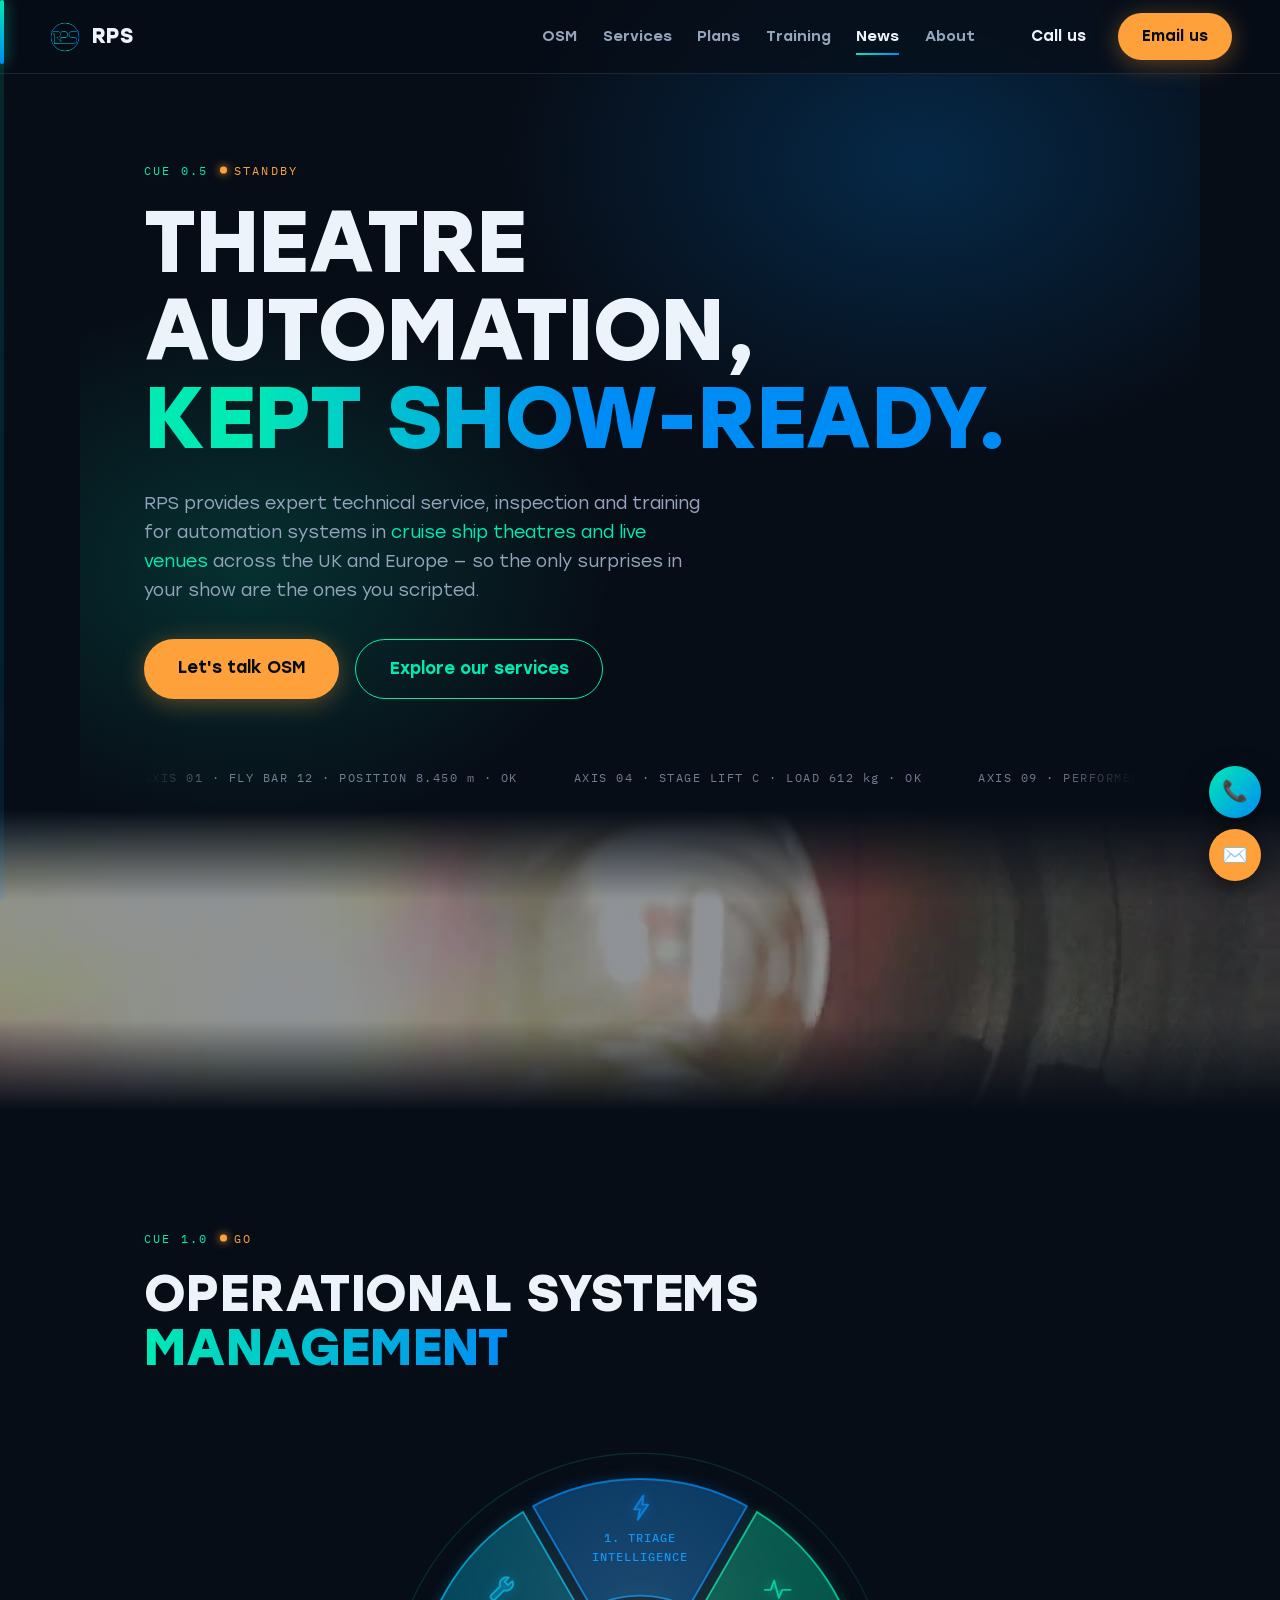
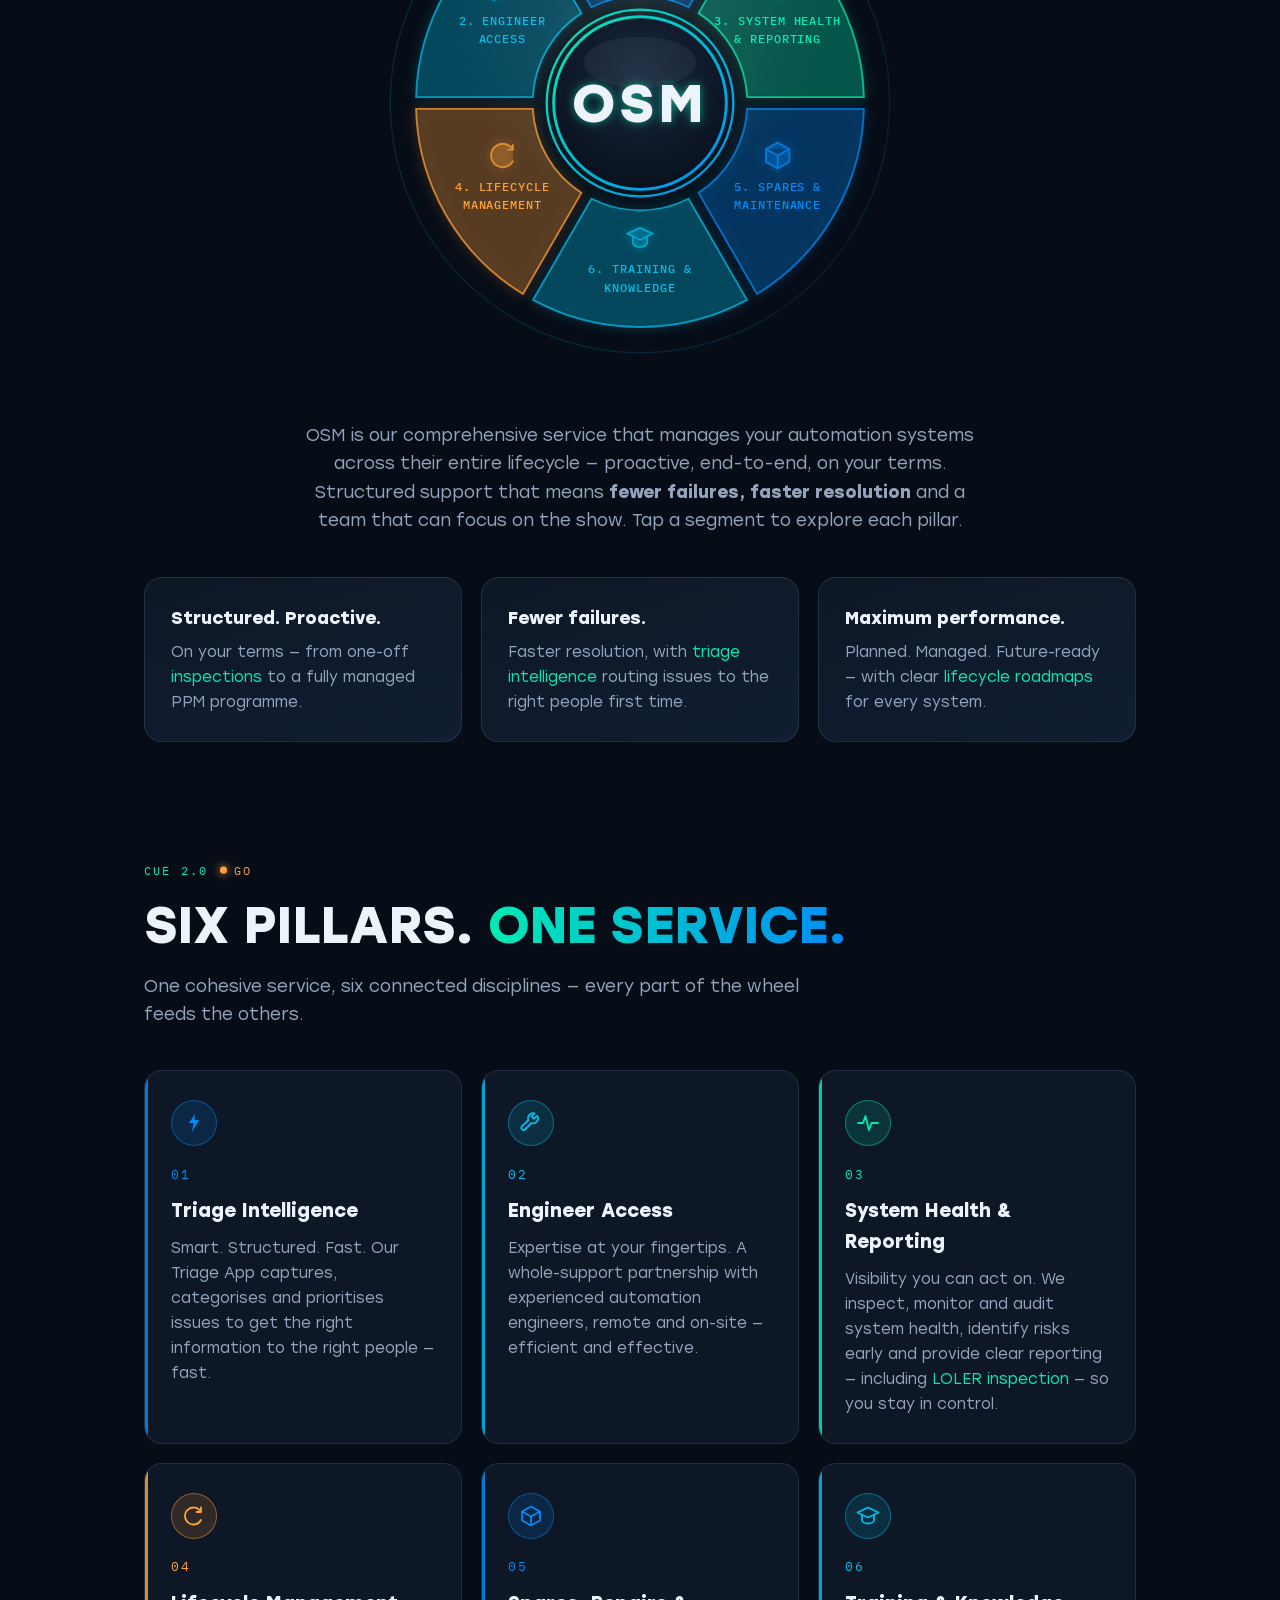
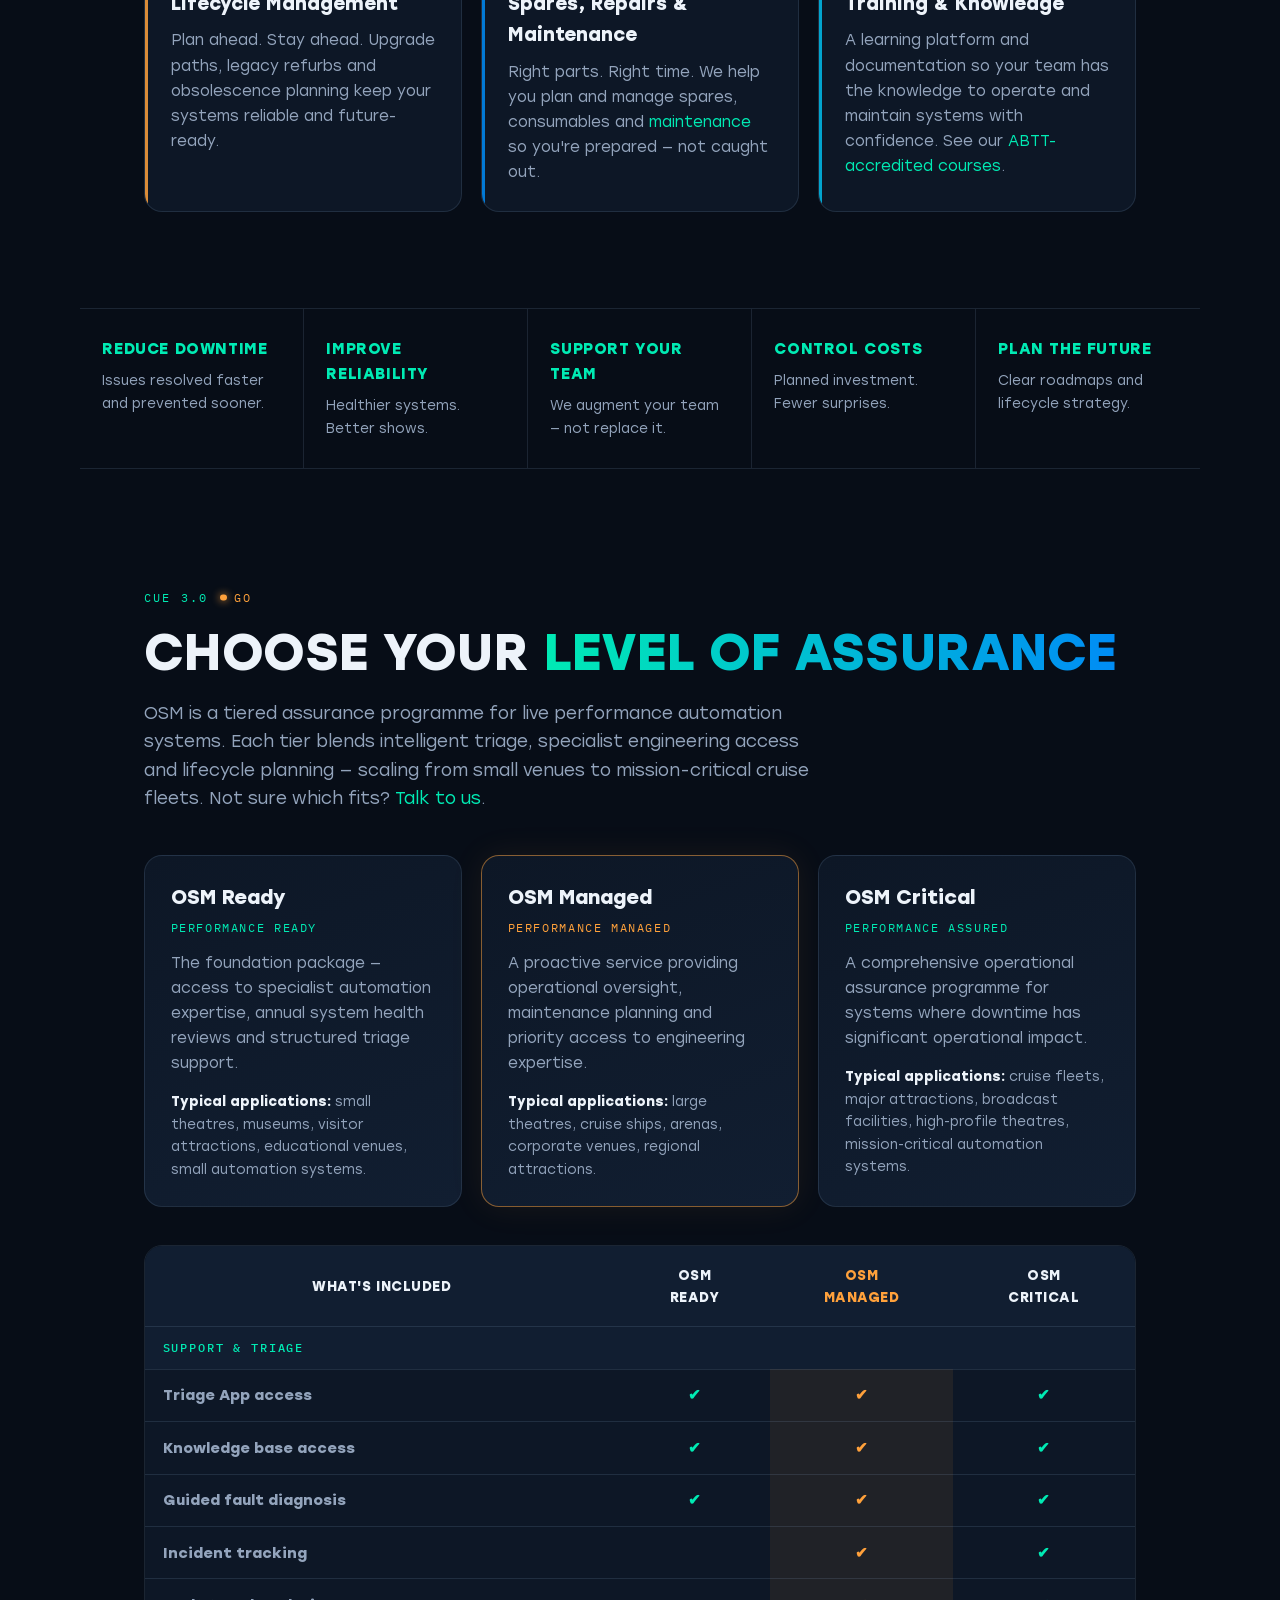
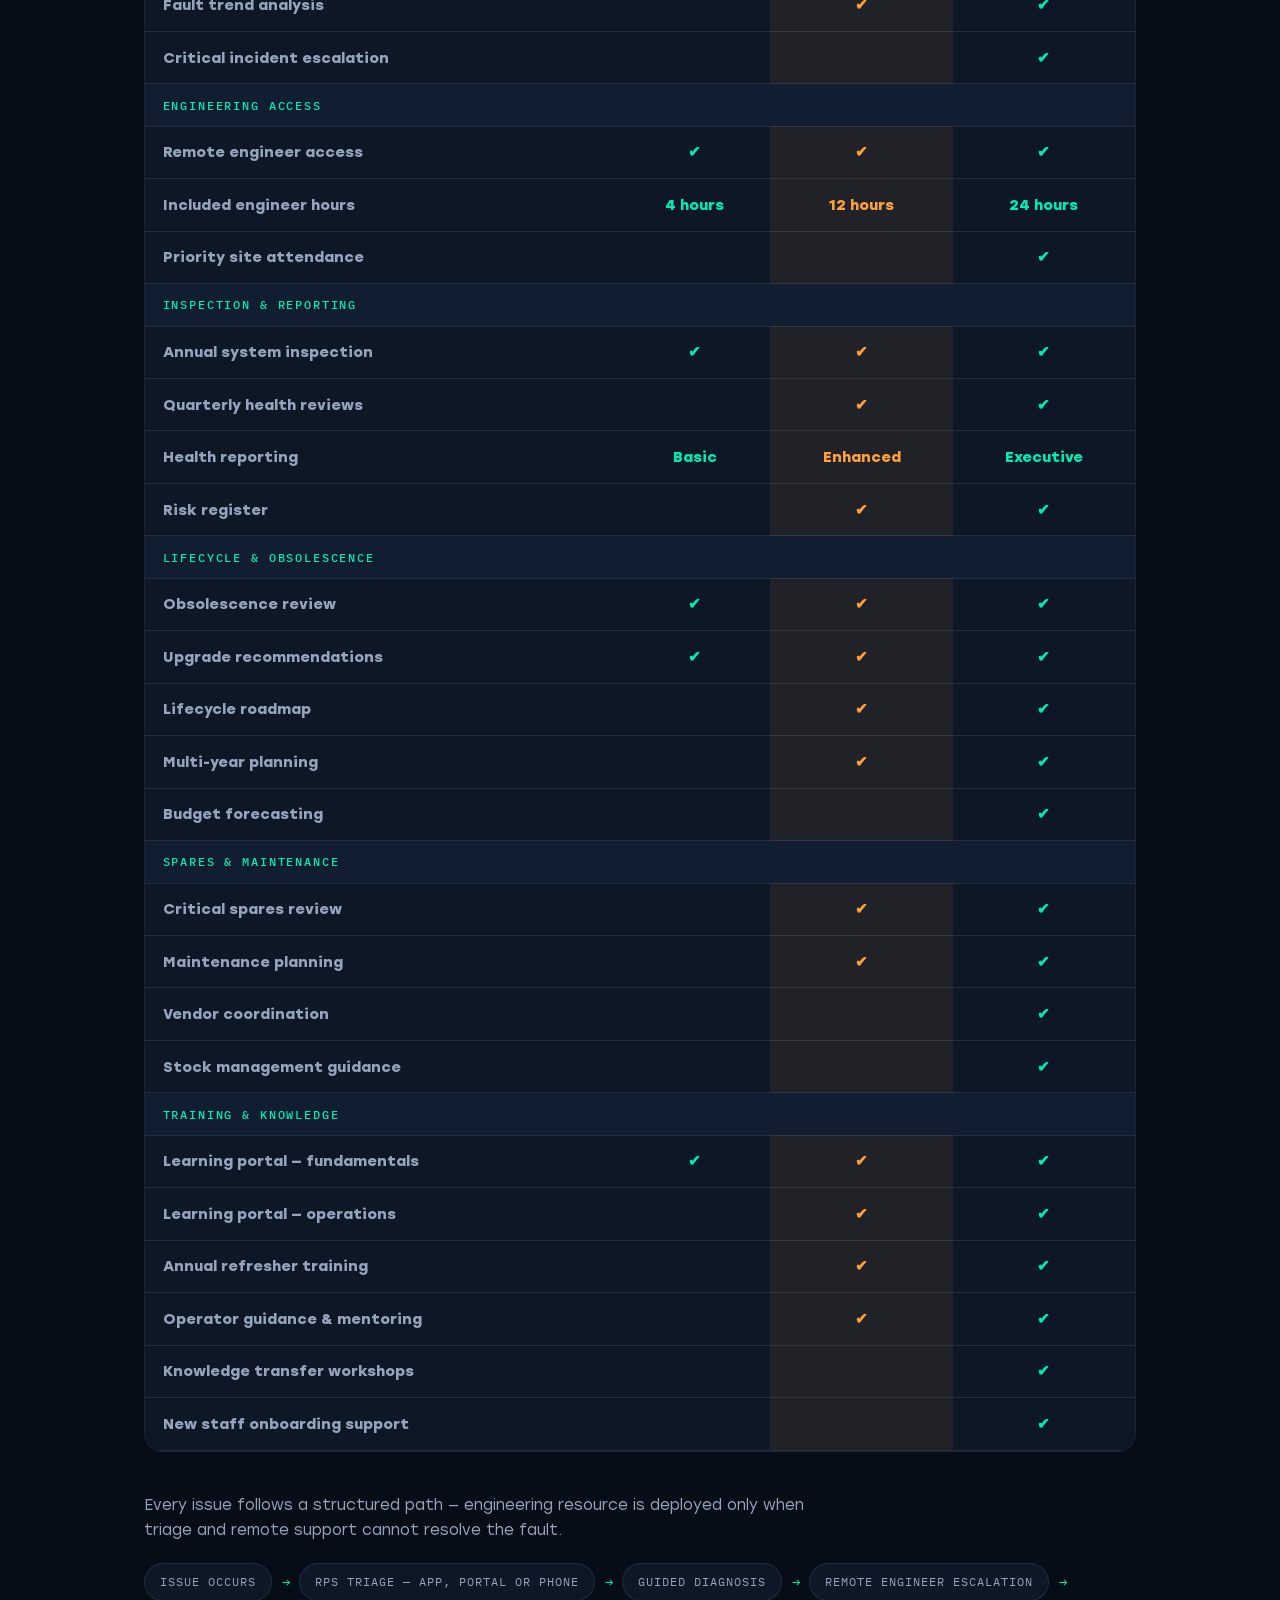
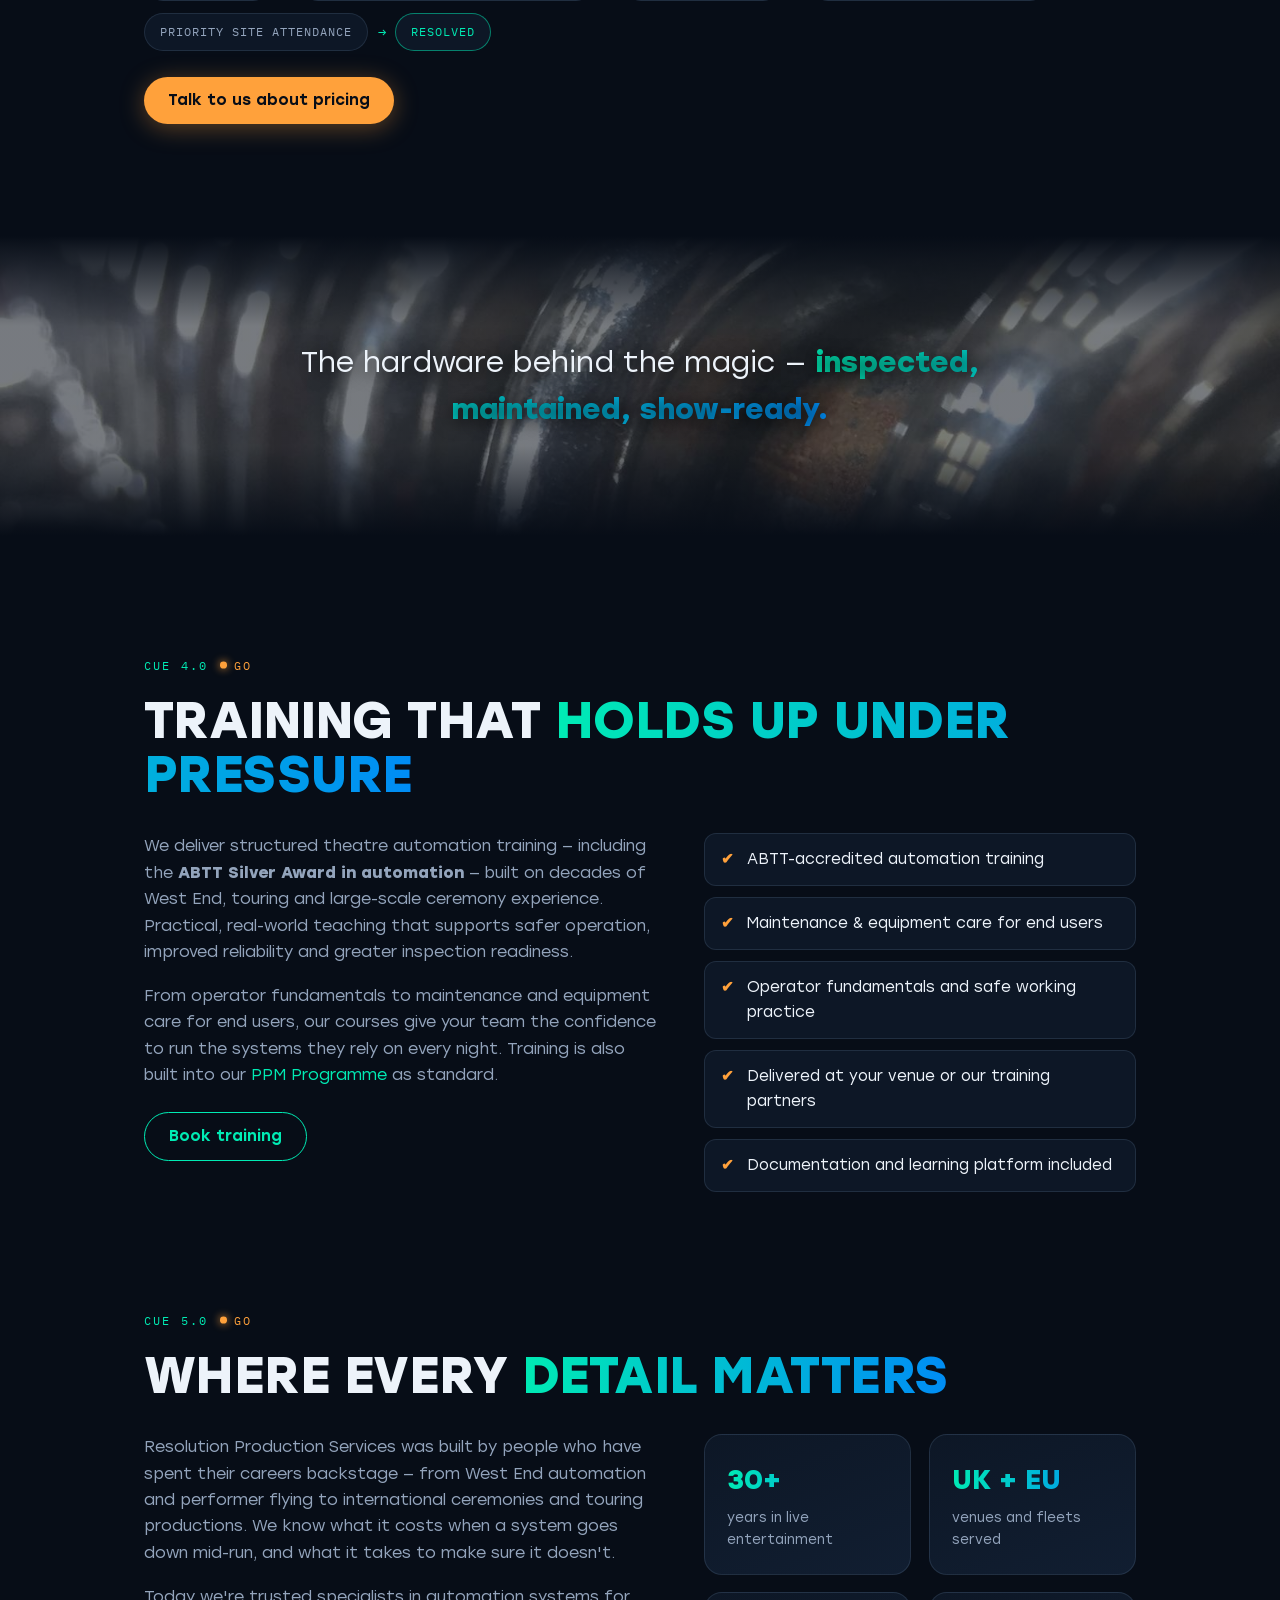
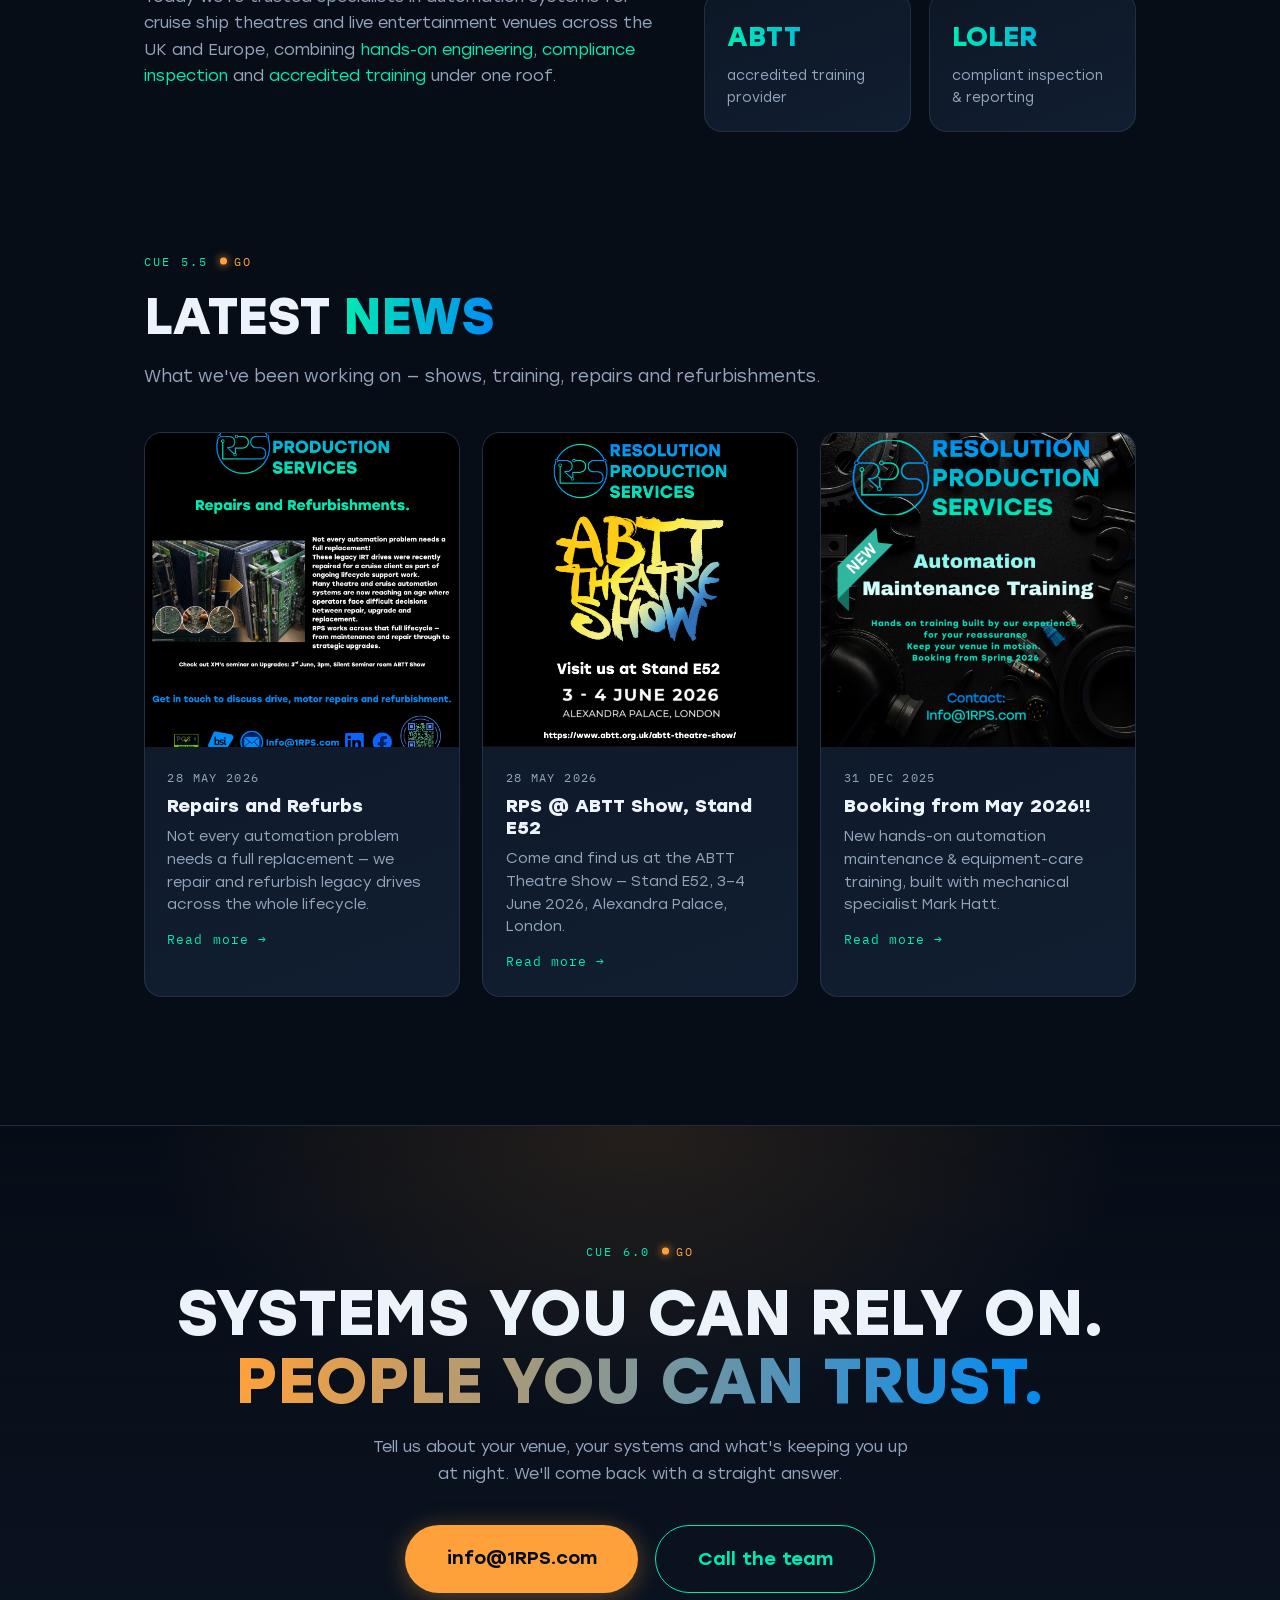
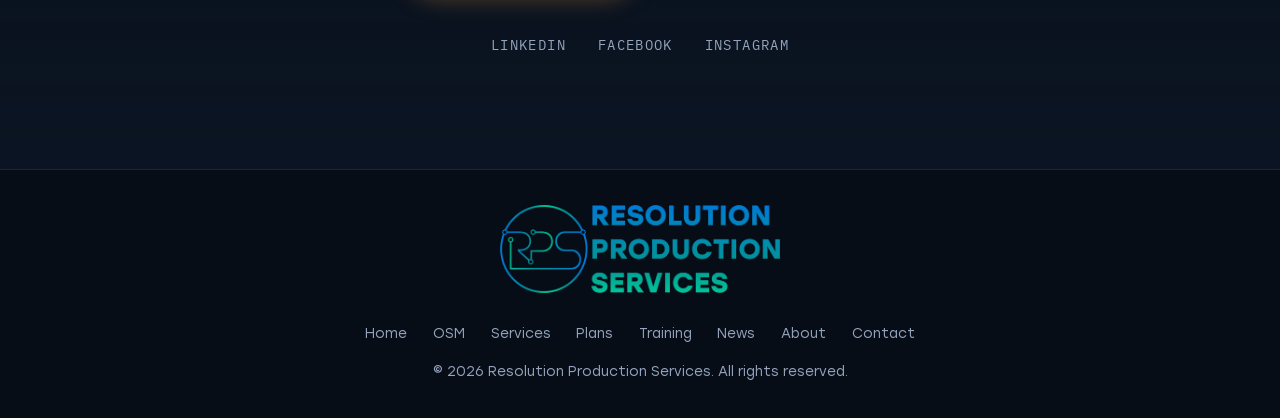
==== commit 408d717b: "Make wheel gaps constant-width so wedge edges are parallel Replace the angular gaps (which flared fr" ====
--- a/index.html
+++ b/index.html
@@ -166,7 +166,7 @@
         <circle cx="240" cy="240" r="214" fill="none" stroke="url(#hubGrad)" stroke-opacity="0.16" stroke-width="1"/>
 
         <a href="#p1" class="seg" style="--accent:#008cf5" aria-label="Triage Intelligence">
-          <path d="M151.34 69.69 A192 192 0 0 1 328.66 69.69 L282.48 158.40 A92 92 0 0 0 197.52 158.40 Z"/>
+          <path d="M148.36 71.28 A192 192 0 0 1 331.64 71.28 L281.60 157.94 A92 92 0 0 0 198.40 157.94 Z"/>
           <g transform="translate(240,98)">
             <path class="seg__icon" transform="translate(0,-26)" d="M3 -10 L-5 2 H0 L-2 11 L7 -2 H2 Z" fill="currentColor" stroke="none"/>
             <text y="4">1. TRIAGE</text>
@@ -174,23 +174,23 @@
           </g>
         </a>
         <a href="#p3" class="seg" style="--accent:#00ebb4" aria-label="System Health and Reporting">
-          <path d="M343.16 78.07 A192 192 0 0 1 431.82 231.63 L331.91 235.99 A92 92 0 0 0 289.43 162.41 Z"/>
-          <g transform="translate(362.98,169)">
+          <path d="M340.30 76.28 A192 192 0 0 1 431.93 235.00 L331.86 235.00 A92 92 0 0 0 290.26 162.94 Z"/>
+          <g transform="translate(358,169)">
             <path class="seg__icon" transform="translate(0,-26)" d="M-11 0 h5 l3 -8 4 15 3 -7 h7" fill="none"/>
             <text y="4">3. SYSTEM HEALTH</text>
             <text y="20">&amp; REPORTING</text>
           </g>
         </a>
         <a href="#p5" class="seg" style="--accent:#008cf5" aria-label="Spares and Maintenance">
-          <path d="M431.82 248.37 A192 192 0 0 1 343.16 401.93 L289.43 317.59 A92 92 0 0 0 331.91 244.01 Z"/>
-          <g transform="translate(362.98,311)">
+          <path d="M431.93 245.00 A192 192 0 0 1 340.30 403.72 L290.26 317.06 A92 92 0 0 0 331.86 245.00 Z"/>
+          <g transform="translate(358,311)">
             <path class="seg__icon" transform="translate(0,-26)" d="M0 -11 L10 -5.5 V5.5 L0 11 L-10 5.5 V-5.5 Z M-10 -5.5 L0 0 L10 -5.5 M0 0 V11" fill="none"/>
             <text y="4">5. SPARES &amp;</text>
             <text y="20">MAINTENANCE</text>
           </g>
         </a>
         <a href="#p6" class="seg" style="--accent:#00beeb" aria-label="Training and Knowledge">
-          <path d="M328.66 410.31 A192 192 0 0 1 151.34 410.31 L197.52 321.60 A92 92 0 0 0 282.48 321.60 Z"/>
+          <path d="M331.64 408.72 A192 192 0 0 1 148.36 408.72 L198.40 322.06 A92 92 0 0 0 281.60 322.06 Z"/>
           <g transform="translate(240,382)">
             <path class="seg__icon" transform="translate(0,-26)" d="M-11 -4 L0 -9 L11 -4 L0 1 Z M-6 -1.5 V4 C-6 6 -3 7.5 0 7.5 S6 6 6 4 V-1.5" fill="none"/>
             <text y="4">6. TRAINING &amp;</text>
@@ -198,16 +198,16 @@
           </g>
         </a>
         <a href="#p4" class="seg" style="--accent:#FFA13B" aria-label="Lifecycle Management">
-          <path d="M136.84 401.93 A192 192 0 0 1 48.18 248.37 L148.09 244.01 A92 92 0 0 0 190.57 317.59 Z"/>
-          <g transform="translate(117.02,311)">
+          <path d="M139.70 403.72 A192 192 0 0 1 48.07 245.00 L148.14 245.00 A92 92 0 0 0 189.74 317.06 Z"/>
+          <g transform="translate(122,311)">
             <path class="seg__icon" transform="translate(0,-26)" d="M9 -5 A10 10 0 1 0 9 5 M9 -9 V-5 H5" fill="none"/>
             <text y="4">4. LIFECYCLE</text>
             <text y="20">MANAGEMENT</text>
           </g>
         </a>
         <a href="#p2" class="seg" style="--accent:#00beeb" aria-label="Engineer Access">
-          <path d="M48.18 231.63 A192 192 0 0 1 136.84 78.07 L190.57 162.41 A92 92 0 0 0 148.09 235.99 Z"/>
-          <g transform="translate(117.02,169)">
+          <path d="M48.07 235.00 A192 192 0 0 1 139.70 76.28 L189.74 162.94 A92 92 0 0 0 148.14 235.00 Z"/>
+          <g transform="translate(122,169)">
             <path class="seg__icon" transform="translate(0,-26)" d="M9 -7 A6 6 0 0 1 1.5 0.5 L-6 8 A2.5 2.5 0 0 1 -9.5 4.5 L-2 -3 A6 6 0 0 1 5.5 -10.5 L2 -7 L5 -4 L8.5 -7.5 Z" fill="none"/>
             <text y="4">2. ENGINEER</text>
             <text y="20">ACCESS</text>
--- a/styles.css
+++ b/styles.css
@@ -266,7 +266,7 @@
 .seg .seg__icon{ stroke:currentColor; stroke-width:1.8; stroke-linecap:round; stroke-linejoin:round; }
 .seg text{
   fill:currentColor; font-family:var(--mono); font-size:10px; font-weight:500;
-  letter-spacing:.1em; text-anchor:middle;
+  letter-spacing:.08em; text-anchor:middle;
 }
 .wheel__hubring{ filter:drop-shadow(0 0 12px rgba(0,235,180,.45)); }
 .wheel__hub{
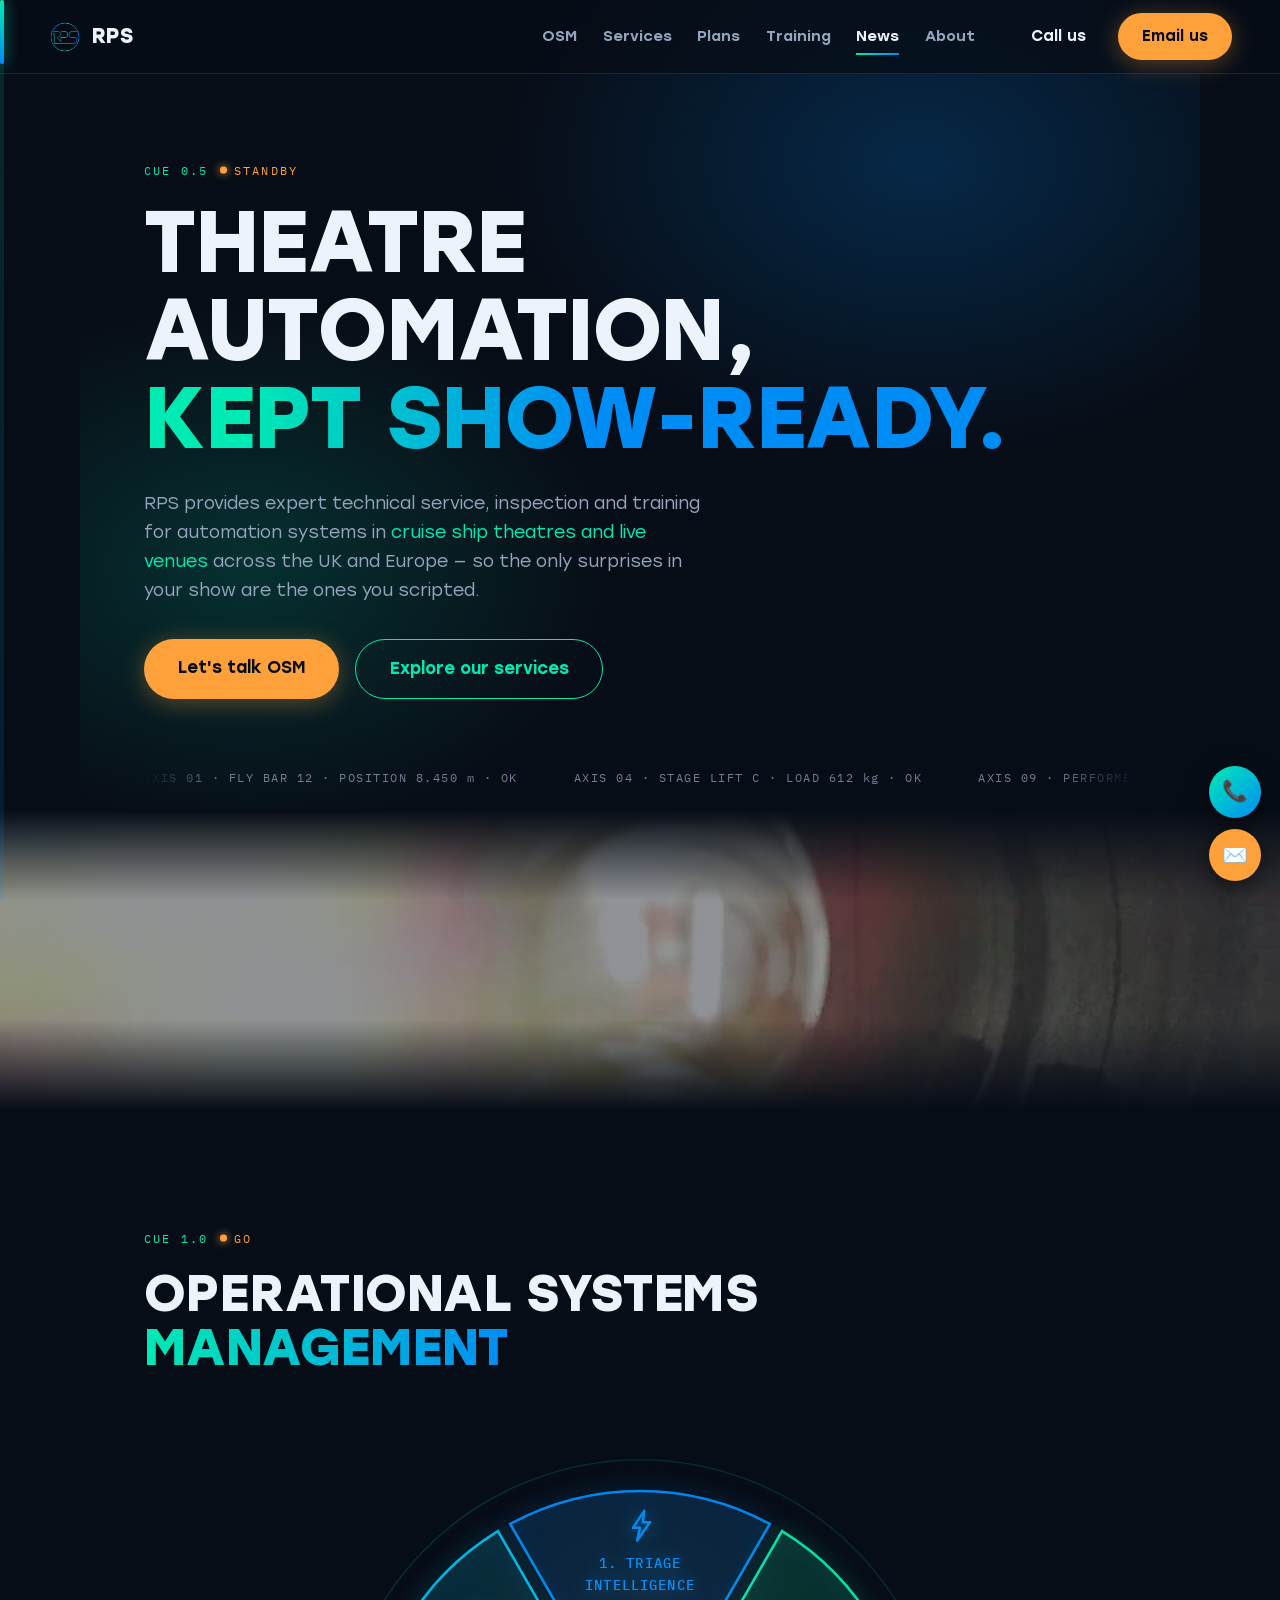
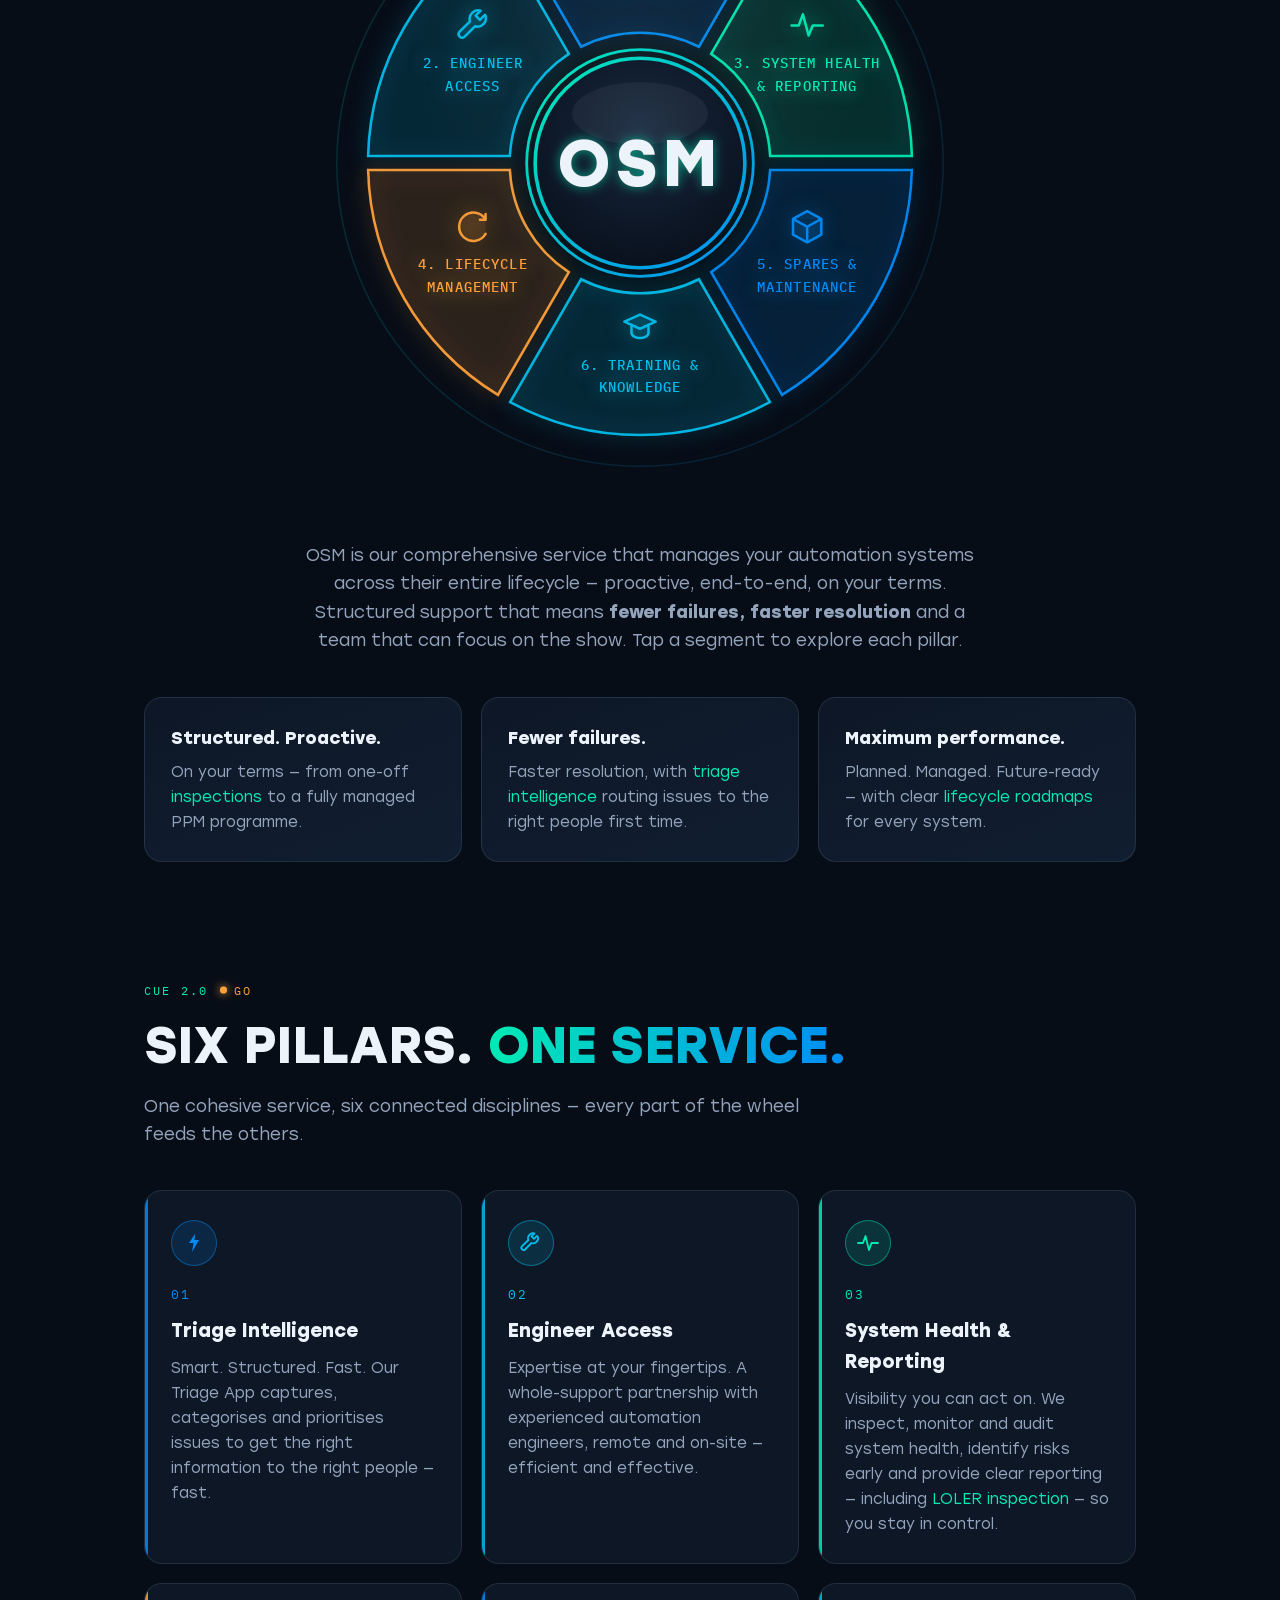
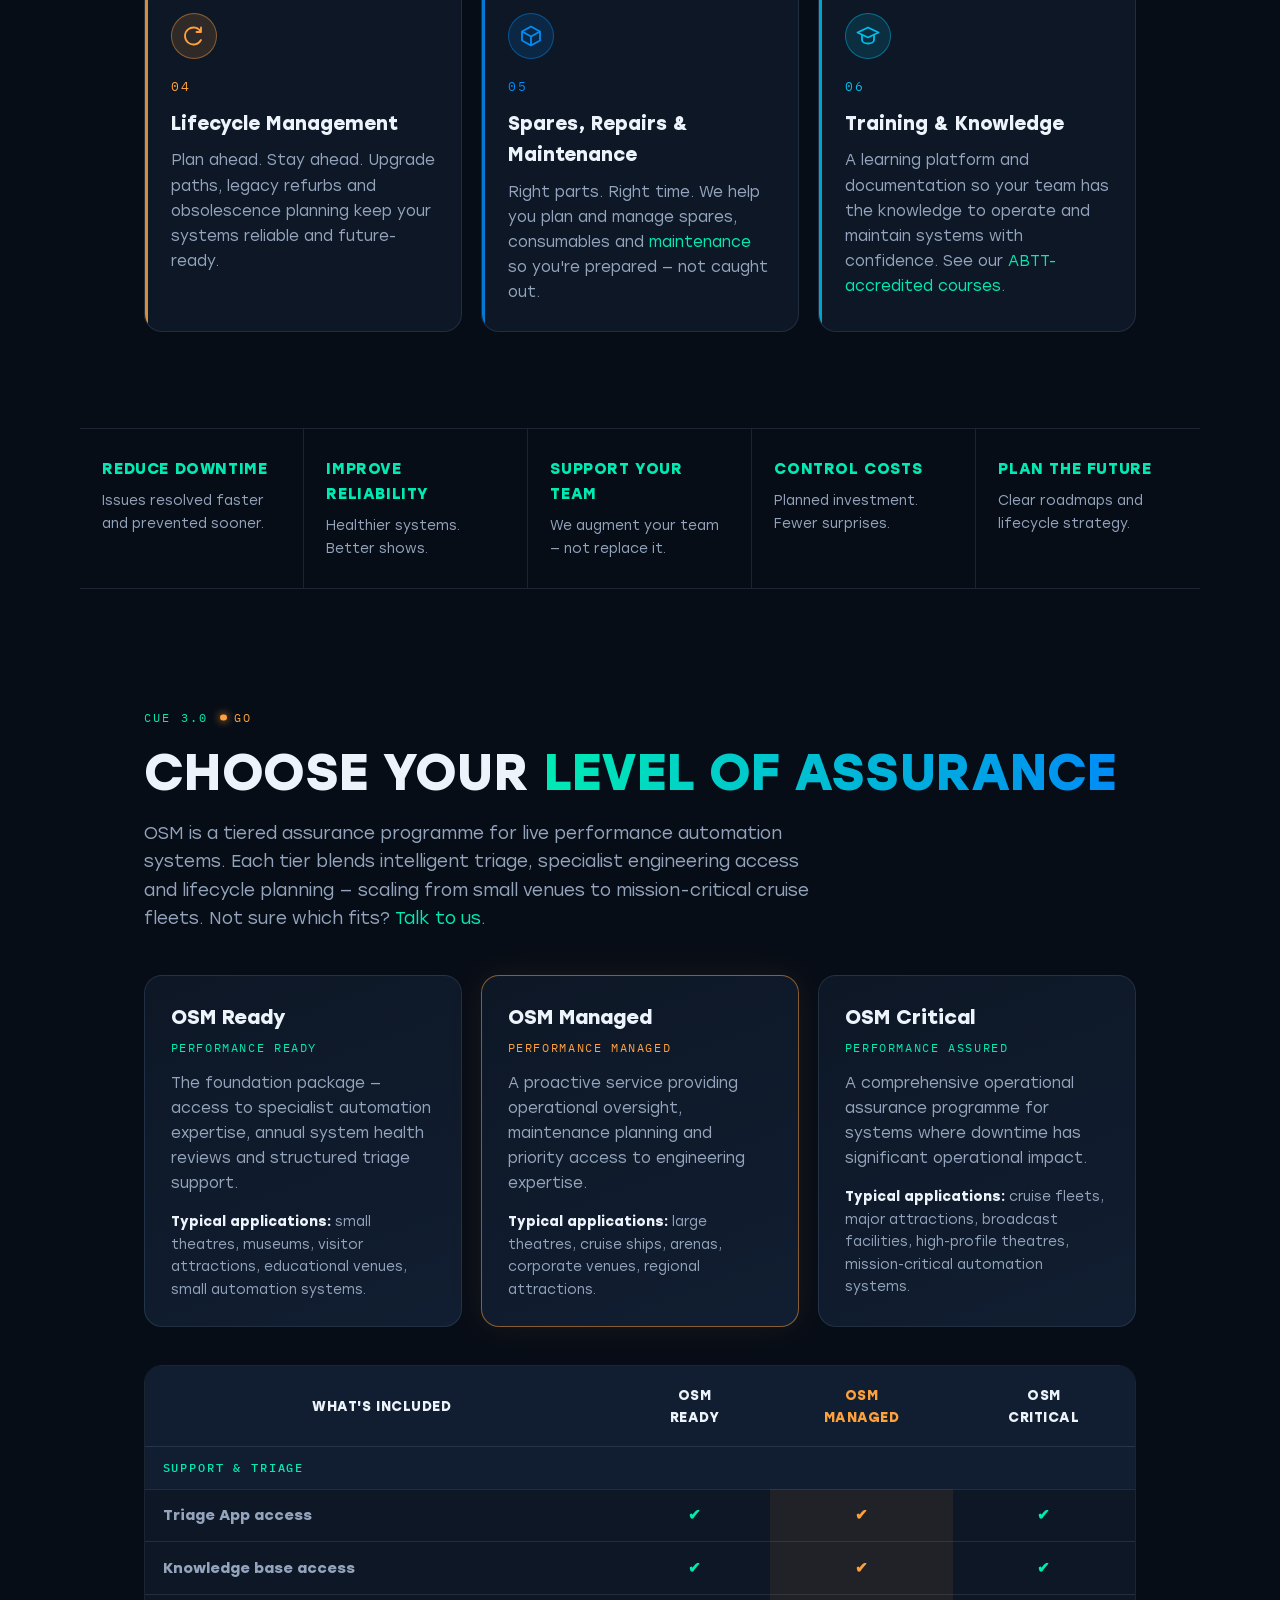
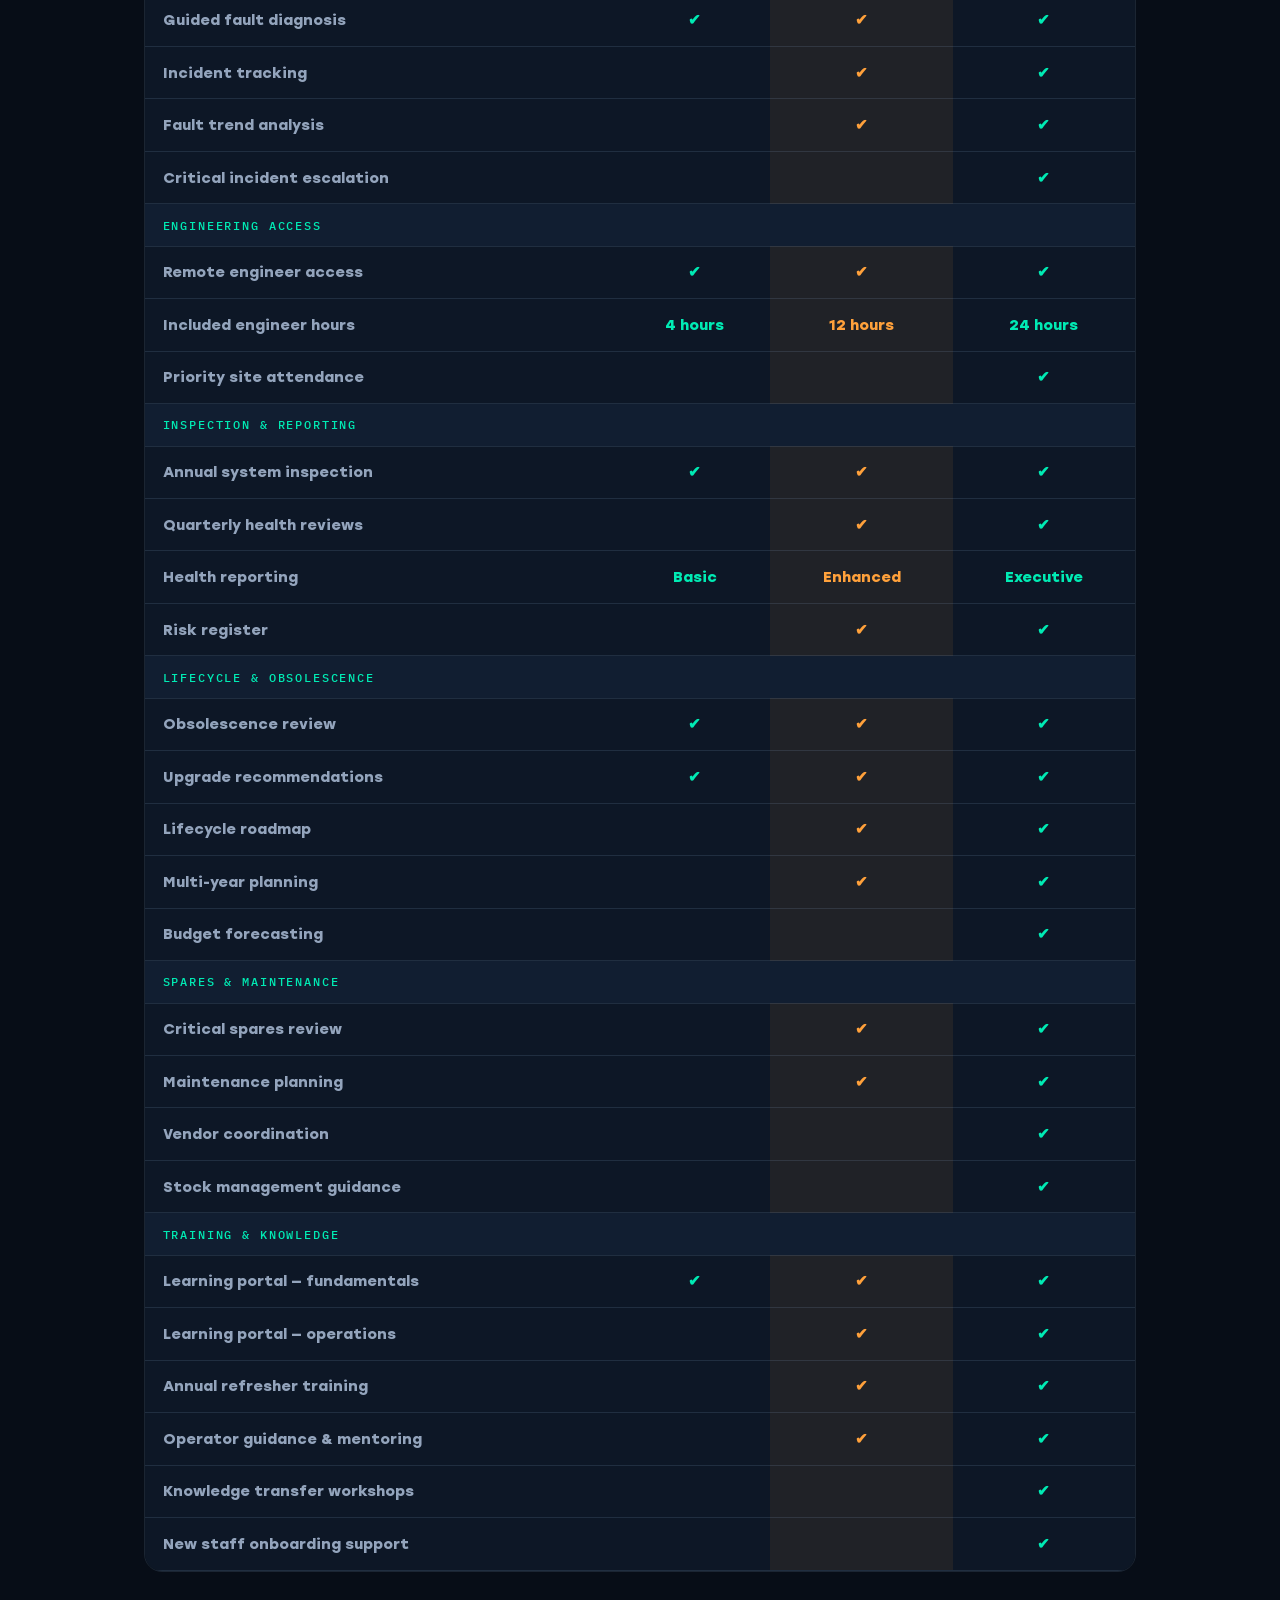
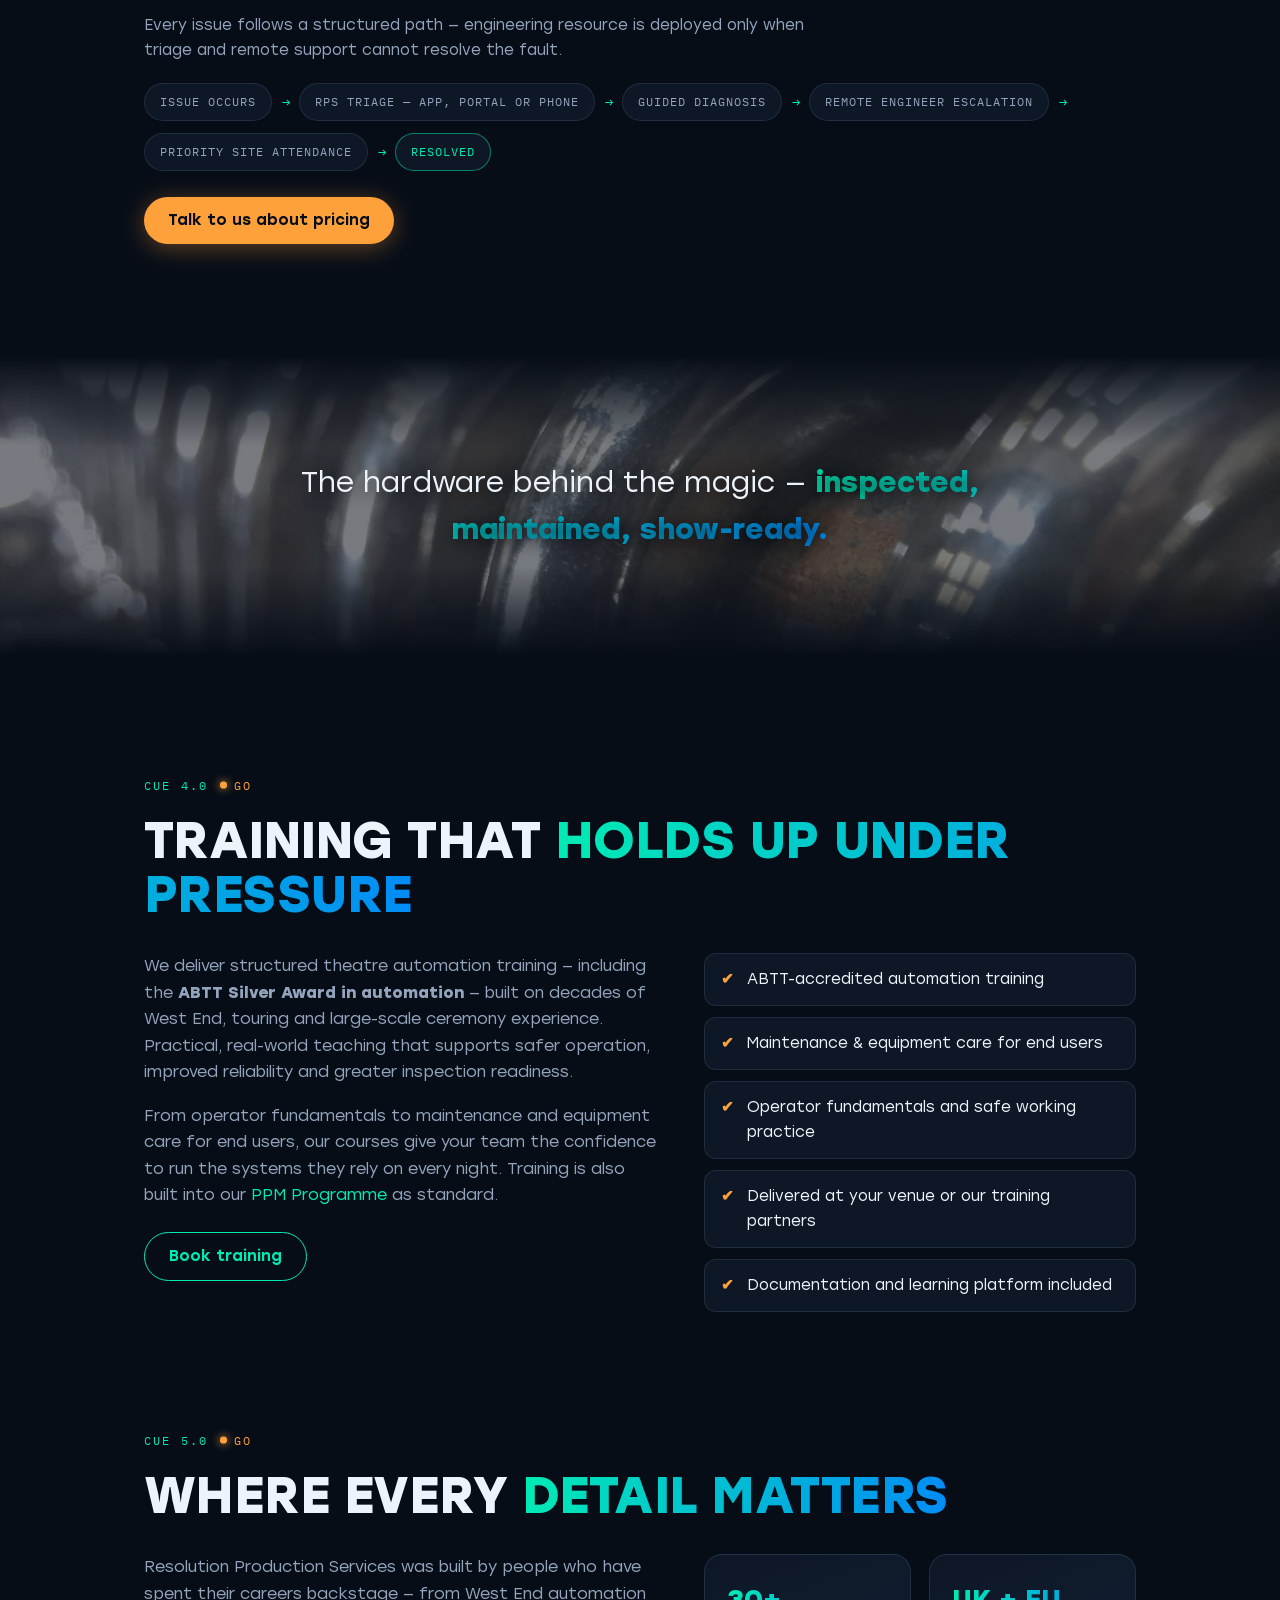
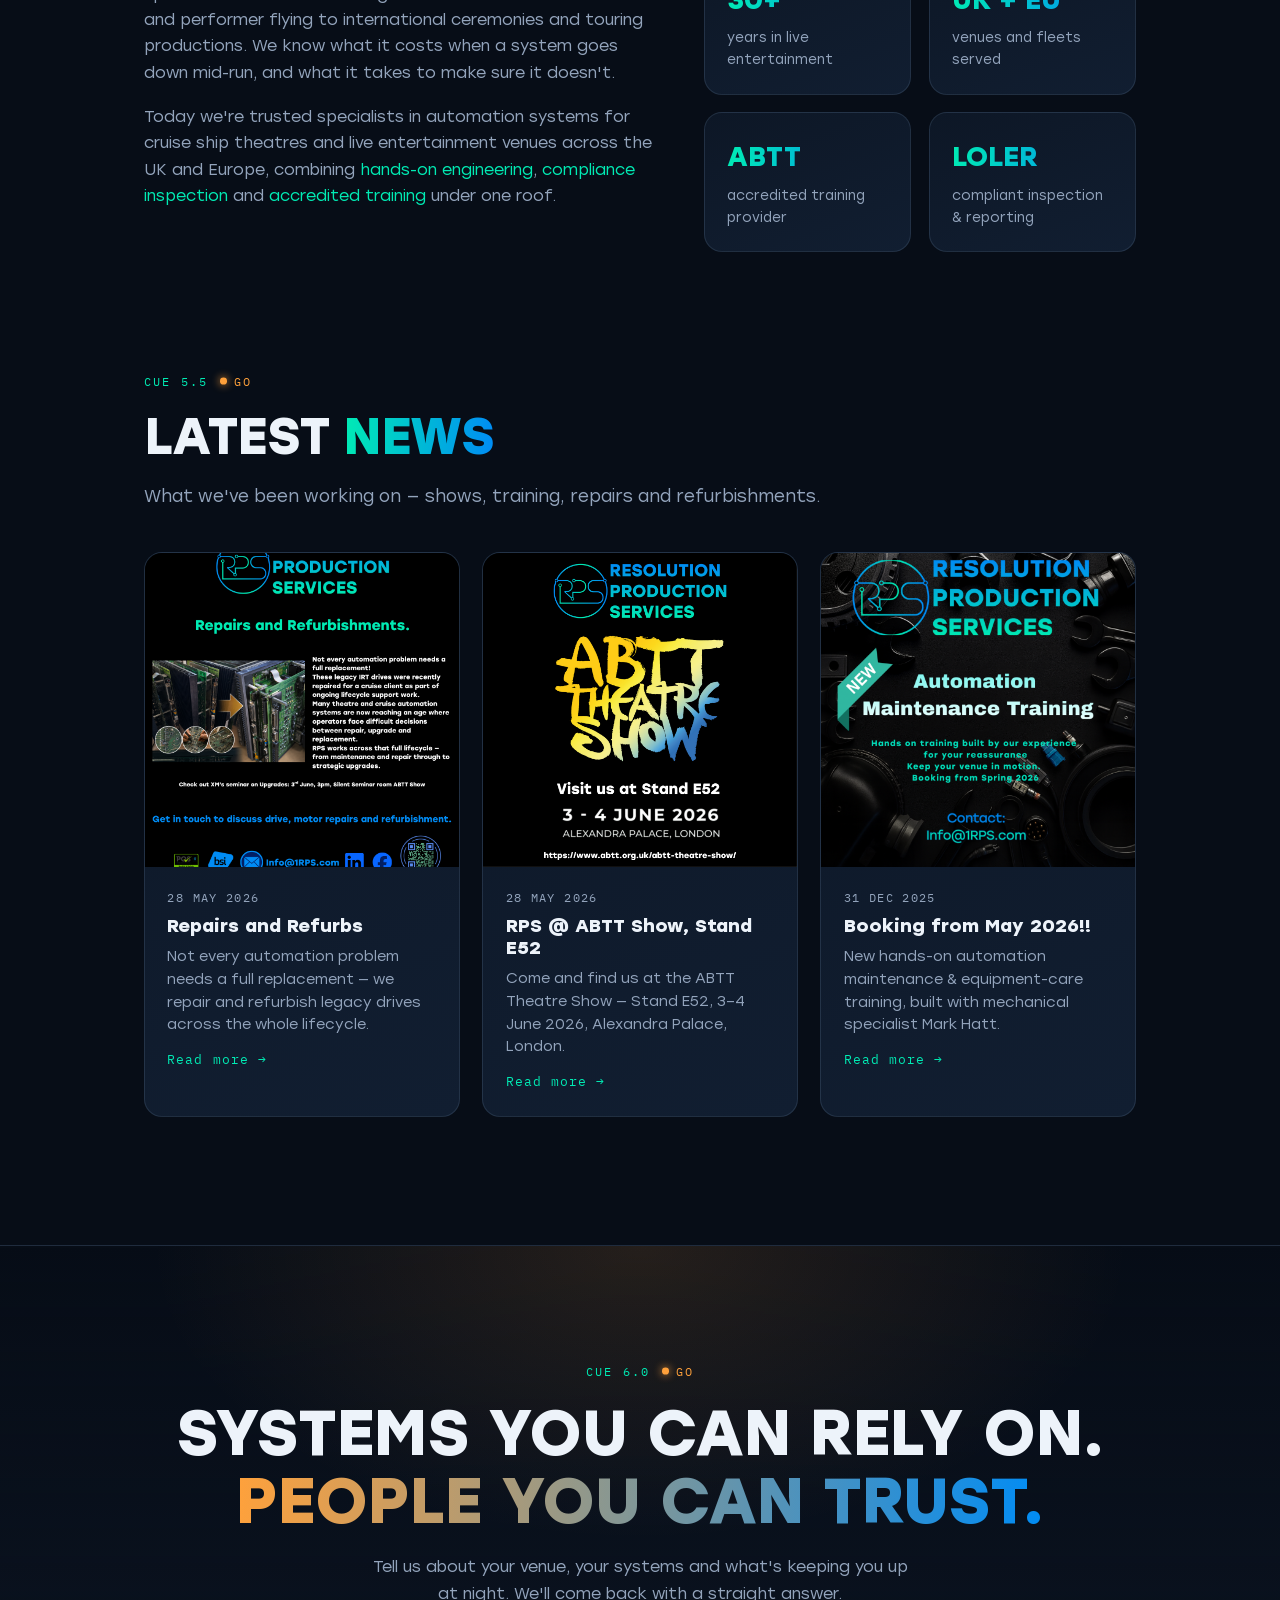
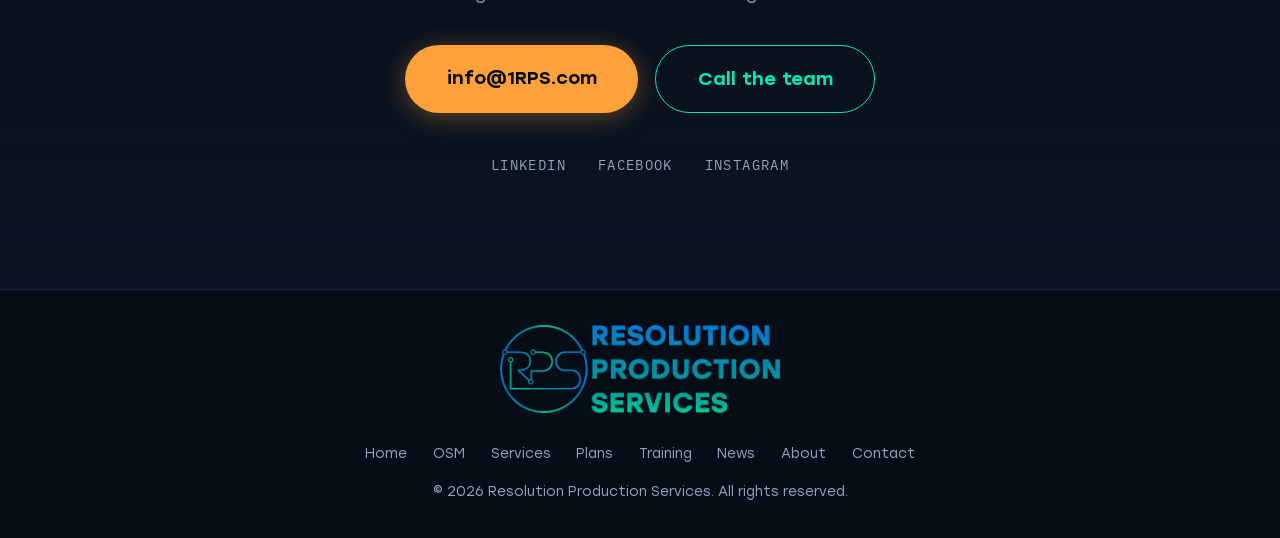
==== commit 3b65c73f: "Enlarge wheel and darken segment fills so labels pop - Wheel up from 560px to 680px max width. - Seg" ====
--- a/index.html
+++ b/index.html
@@ -154,7 +154,7 @@
             <stop offset="1" stop-color="#060B14"/>
           </radialGradient>
           <radialGradient id="wheelSheen" cx="0.5" cy="0.28" r="0.72">
-            <stop offset="0" stop-color="#ffffff" stop-opacity="0.10"/>
+            <stop offset="0" stop-color="#ffffff" stop-opacity="0.05"/>
             <stop offset="0.6" stop-color="#ffffff" stop-opacity="0"/>
           </radialGradient>
           <filter id="hubTextGlow" x="-60%" y="-60%" width="220%" height="220%">
--- a/styles.css
+++ b/styles.css
@@ -245,7 +245,7 @@
 
 /* ---------- OSM wheel ---------- */
 .wheel{ display:flex; justify-content:center; margin-top:3rem; }
-.wheel__svg{ width:min(560px, 94vw); height:auto; overflow:visible; }
+.wheel__svg{ width:min(680px, 94vw); height:auto; overflow:visible; }
 .seg{
   cursor:pointer; outline:none; color:var(--accent);
   transform-origin:240px 240px; transform-box:view-box;
@@ -253,20 +253,21 @@
 }
 .seg:hover, .seg:focus-visible{ transform:scale(1.045); }
 .seg path:first-child{
-  fill:var(--accent); fill-opacity:.24;
-  stroke:var(--accent); stroke-opacity:.75; stroke-width:1.6;
+  fill:var(--accent); fill-opacity:.1;
+  stroke:var(--accent); stroke-opacity:.95; stroke-width:1.8;
   transition:fill-opacity .3s ease, filter .3s ease;
-  filter:drop-shadow(0 0 5px color-mix(in srgb, var(--accent) 50%, transparent));
+  filter:drop-shadow(0 0 7px color-mix(in srgb, var(--accent) 55%, transparent));
 }
 .seg:hover path:first-child, .seg:focus-visible path:first-child{
-  fill-opacity:.52;
-  filter:drop-shadow(0 0 18px var(--accent));
+  fill-opacity:.28;
+  filter:drop-shadow(0 0 20px var(--accent));
 }
 .seg g{ pointer-events:none; }
 .seg .seg__icon{ stroke:currentColor; stroke-width:1.8; stroke-linecap:round; stroke-linejoin:round; }
 .seg text{
   fill:currentColor; font-family:var(--mono); font-size:10px; font-weight:500;
   letter-spacing:.08em; text-anchor:middle;
+  filter:drop-shadow(0 0 6px color-mix(in srgb, currentColor 55%, transparent));
 }
 .wheel__hubring{ filter:drop-shadow(0 0 12px rgba(0,235,180,.45)); }
 .wheel__hub{
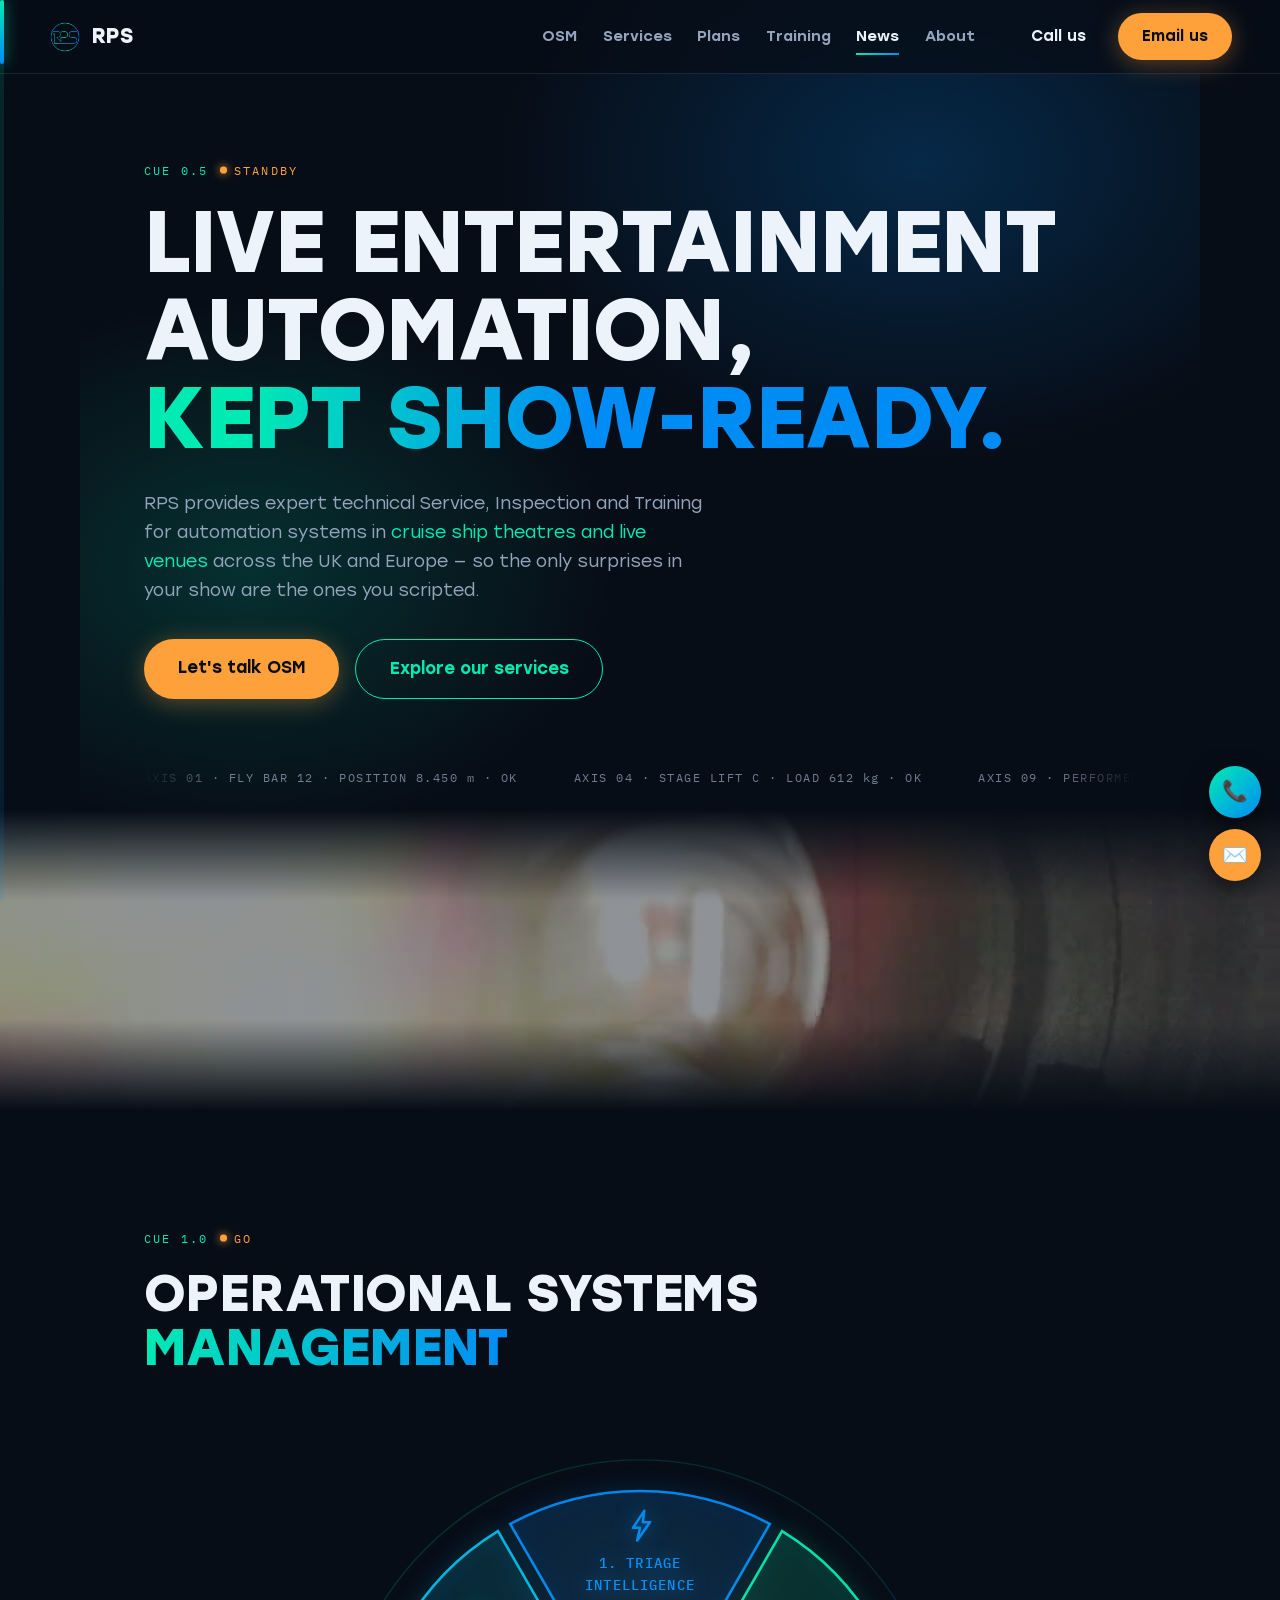
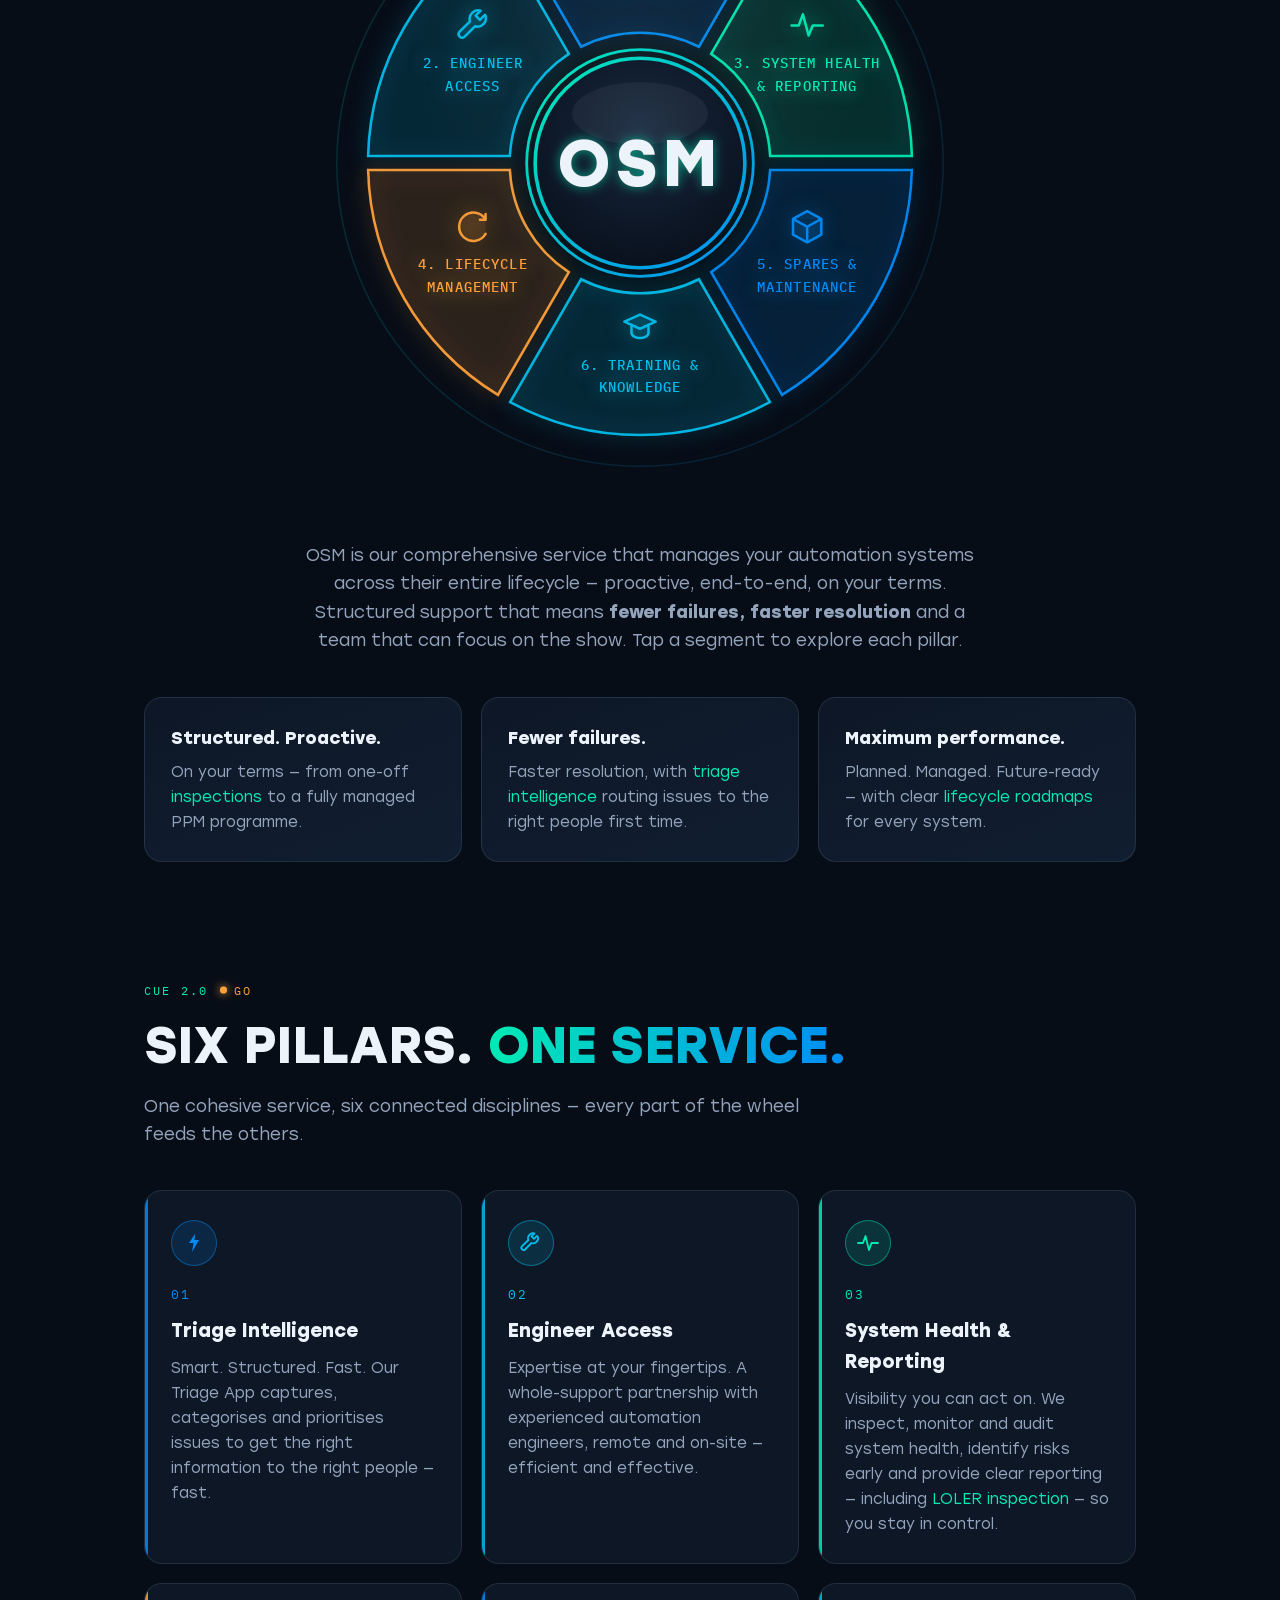
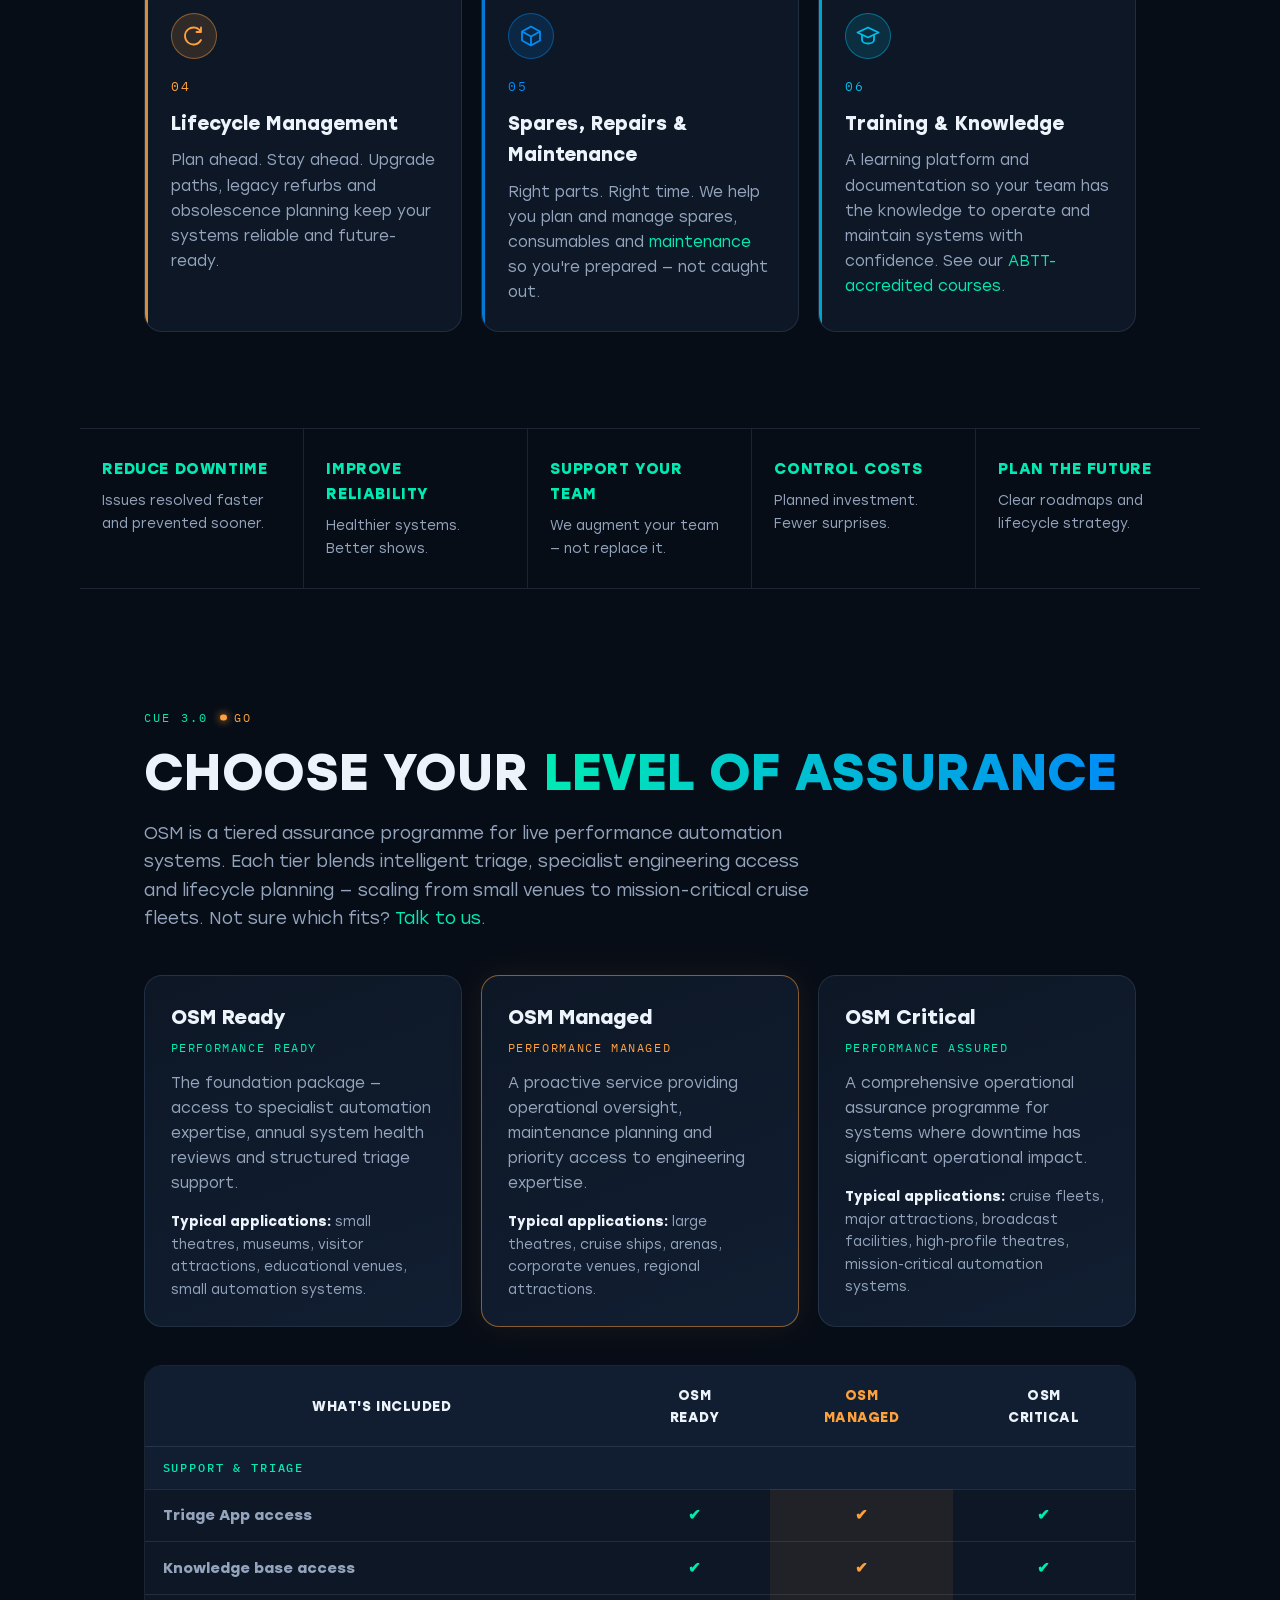
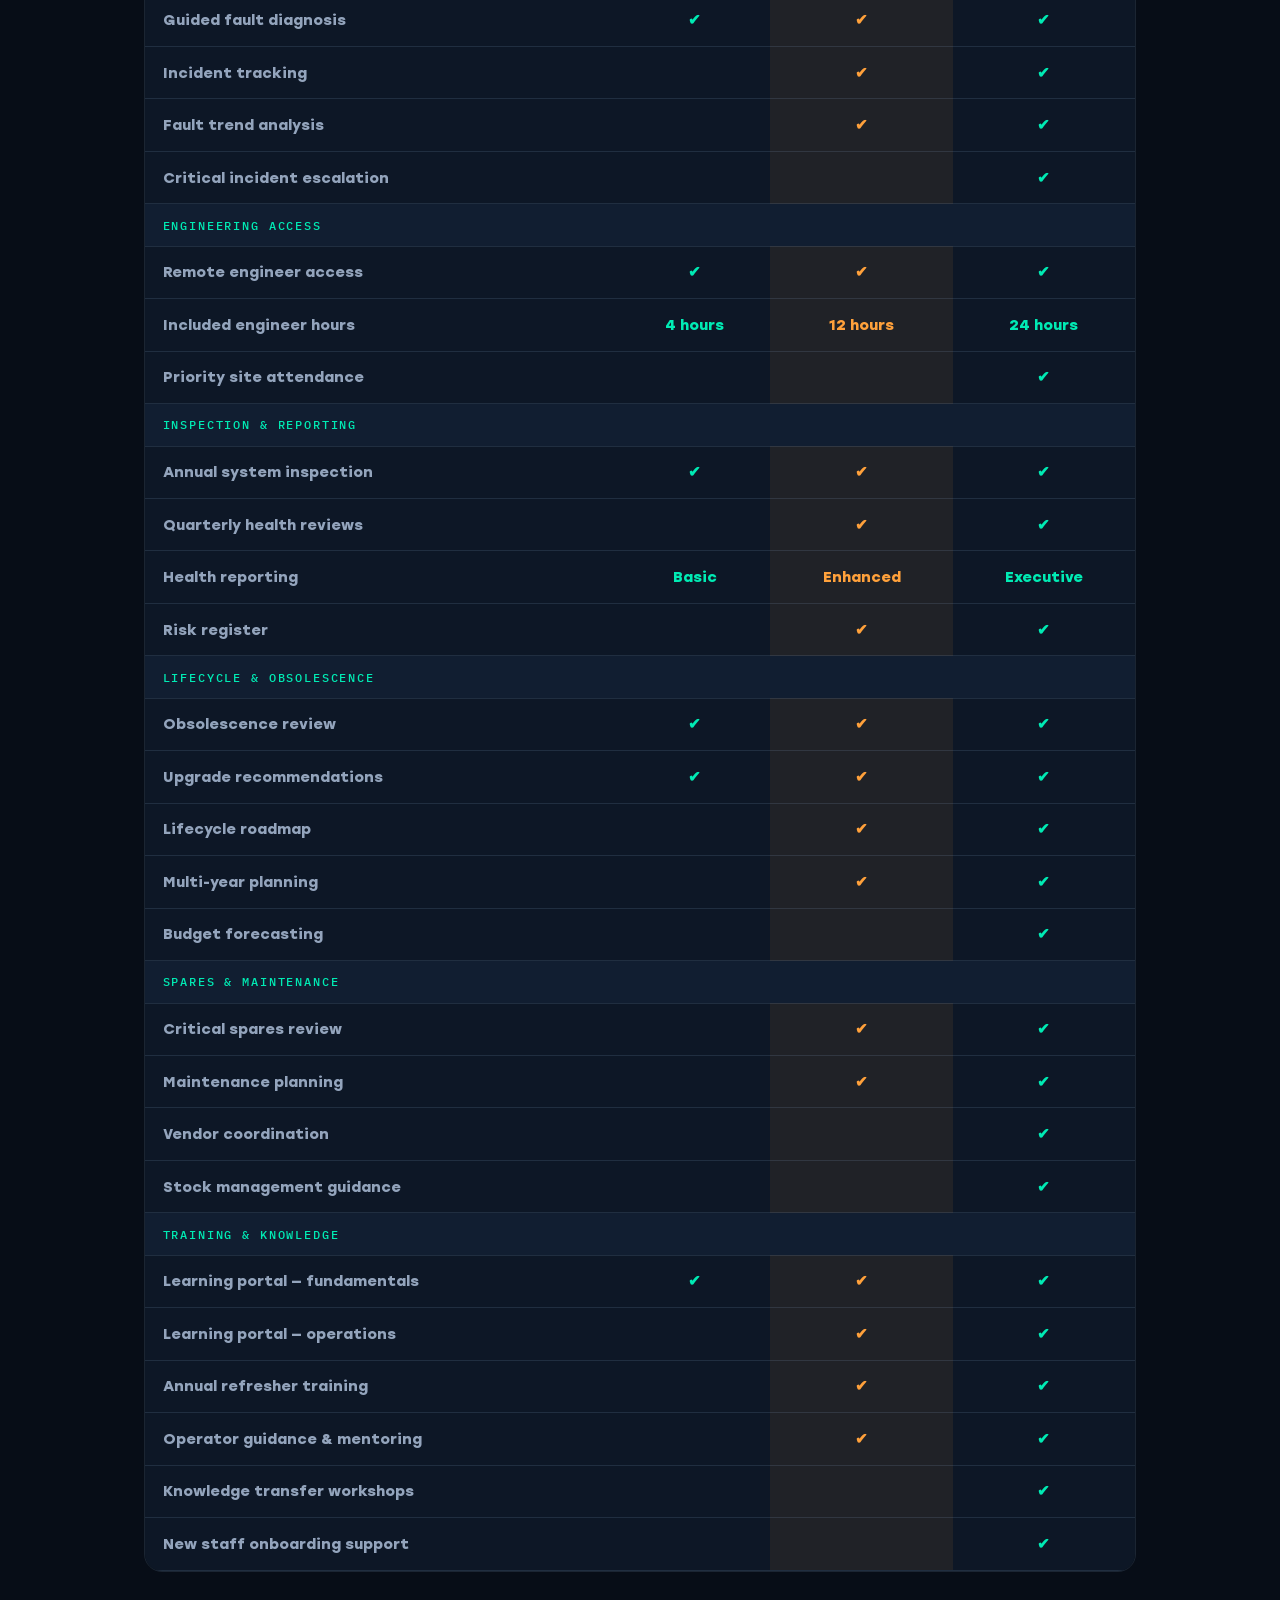
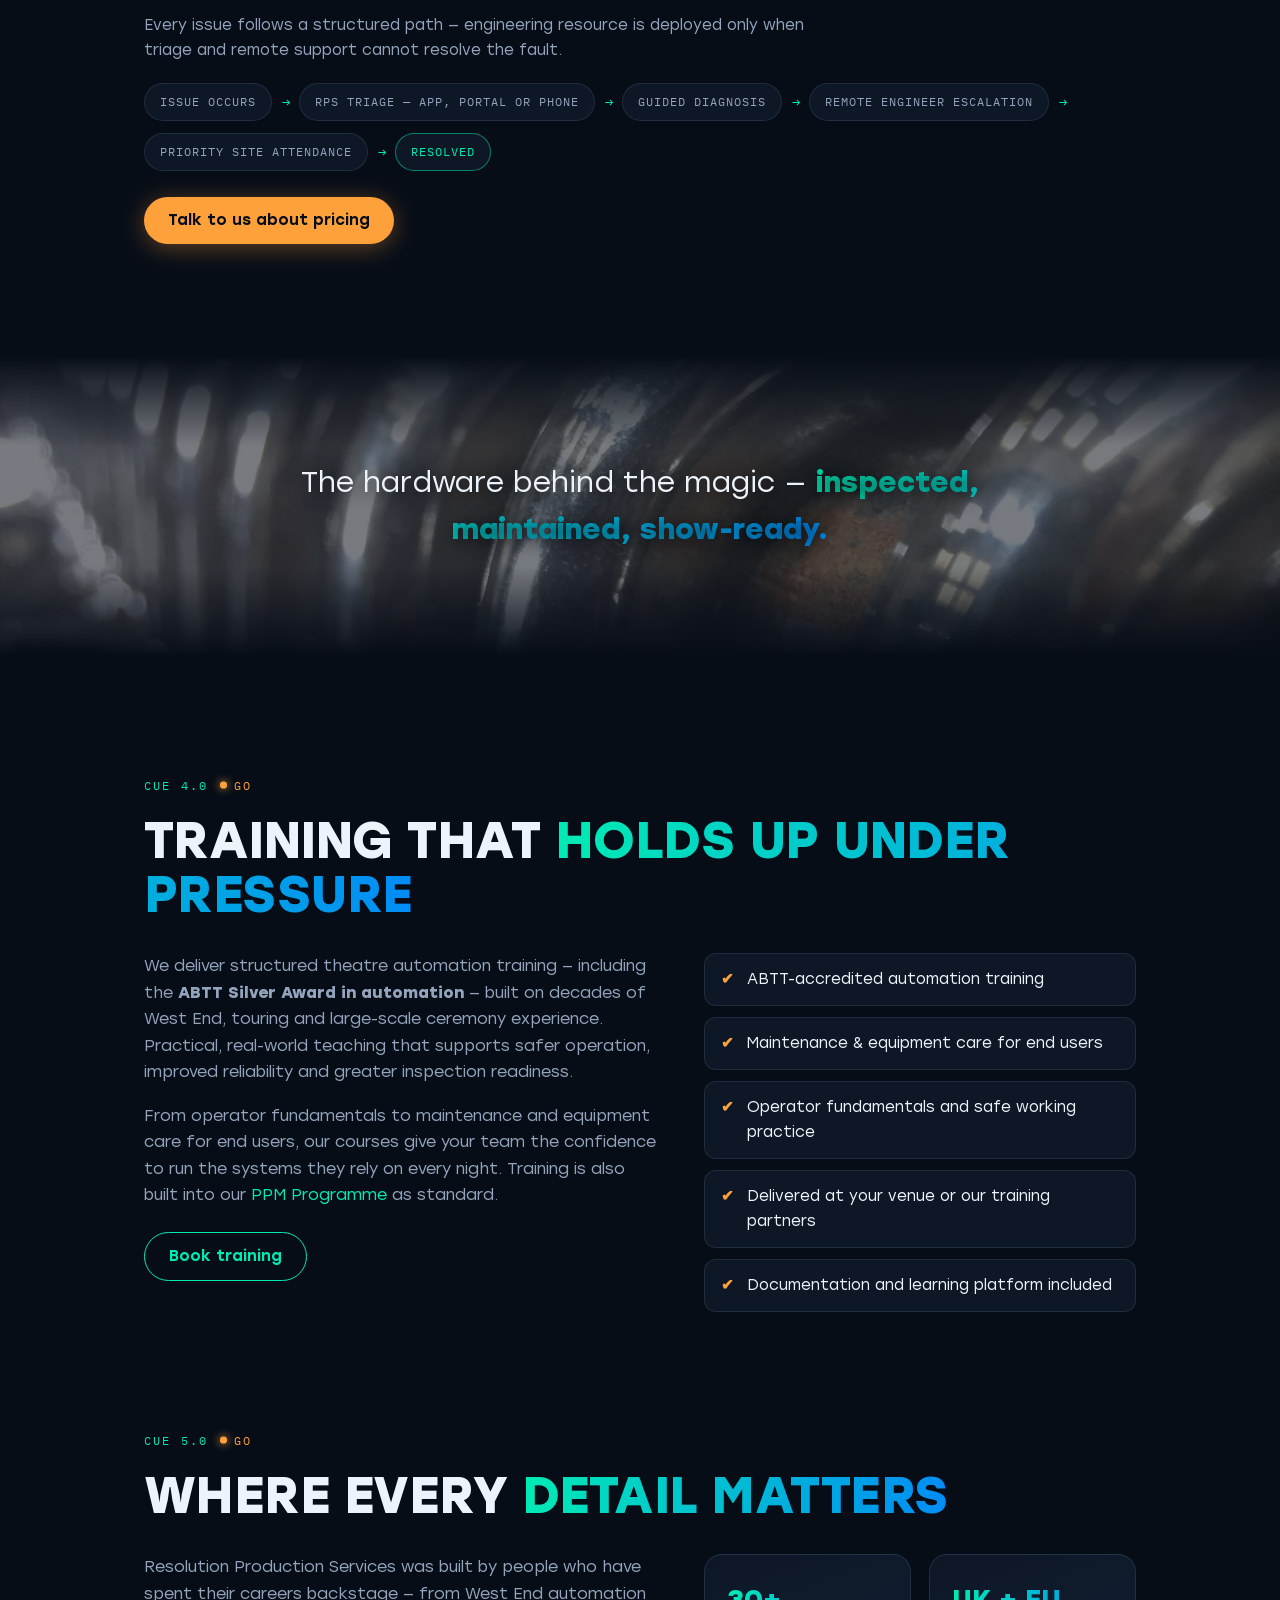
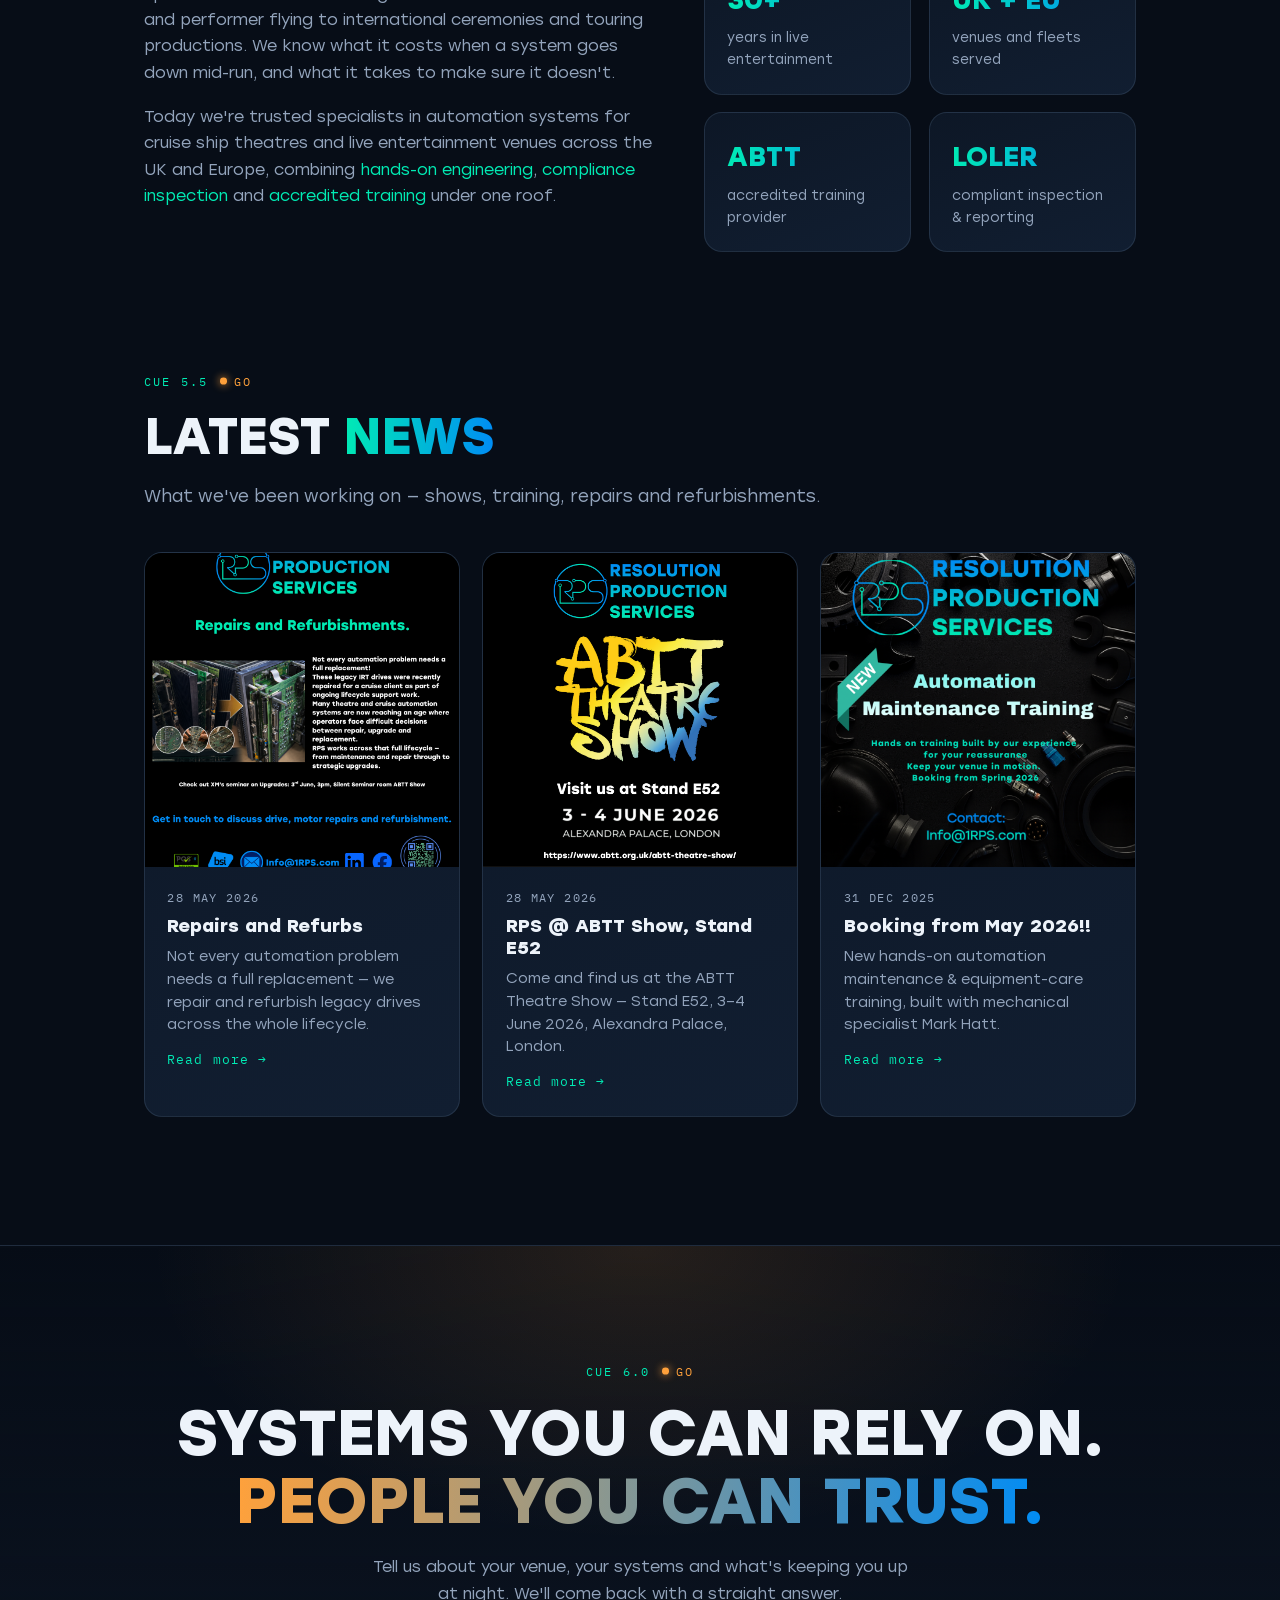
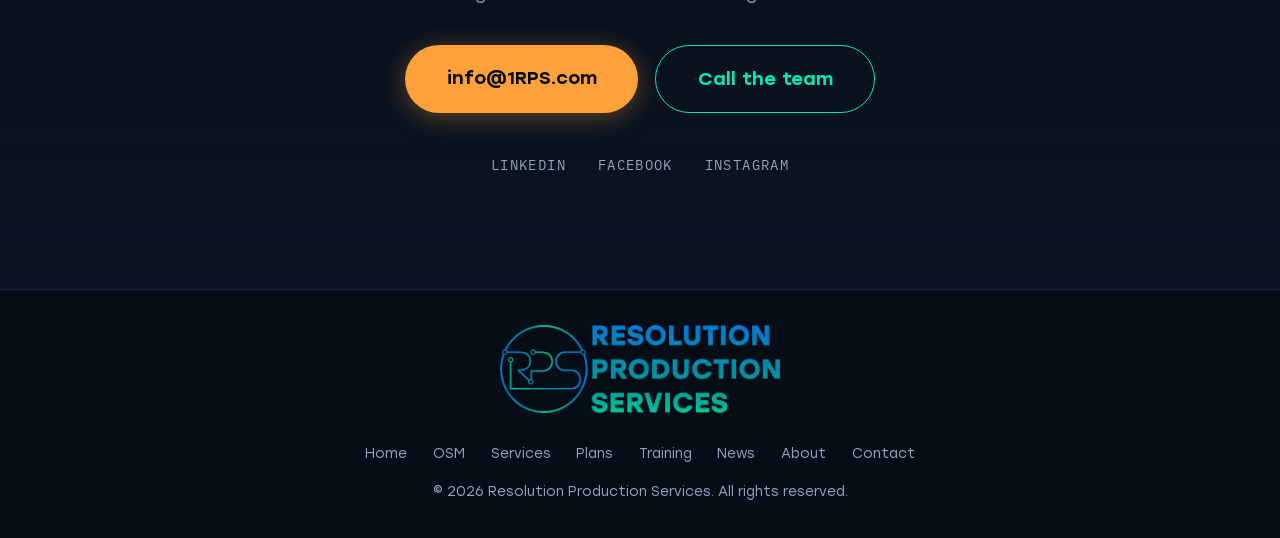
==== commit 98afc84a: "Update site content via RPS Admin" ====
--- a/index.html
+++ b/index.html
@@ -1,6 +1,5 @@
 <!DOCTYPE html>
-<html lang="en-GB">
-<head>
+<html lang="en-GB"><head>
   <meta charset="UTF-8">
   <meta name="viewport" content="width=device-width, initial-scale=1.0">
 
@@ -57,8 +56,8 @@
 
   <!-- Fonts -->
   <link rel="preconnect" href="https://fonts.googleapis.com">
-  <link rel="preconnect" href="https://fonts.gstatic.com" crossorigin>
-  <link href="https://fonts.googleapis.com/css2?family=IBM+Plex+Mono:wght@400;500;600&display=swap" rel="stylesheet">
+  <link rel="preconnect" href="https://fonts.gstatic.com" crossorigin="">
+  <link href="https://fonts.googleapis.com/css2?family=IBM+Plex+Mono:wght@400;500;600&amp;display=swap" rel="stylesheet">
 
   <link rel="stylesheet" href="styles.css">
 </head>
@@ -101,10 +100,10 @@
     <div class="hero__glow" aria-hidden="true"></div>
     <p class="cue cue--hero"><span class="cue__num">CUE 0.5</span><span class="cue__state">STANDBY</span></p>
     <h1 class="hero__title">
-      <span class="hero__line">Theatre automation,</span>
+      <span class="hero__line">Live Entertainment automation,</span>
       <span class="hero__line hero__line--grad">kept show-ready.</span>
     </h1>
-    <p class="hero__sub">RPS provides expert technical service, inspection and training for automation
+    <p class="hero__sub">RPS provides expert technical Service, Inspection and Training for automation
       systems in <a href="#about">cruise ship theatres and live venues</a> across the UK and Europe —
       so the only surprises in your show are the ones you scripted.</p>
     <div class="hero__cta">
@@ -129,8 +128,7 @@
        VIDEO BAND — hero film reduced to a quiet strip
        ============================================================ -->
   <div class="video-band" aria-hidden="true">
-    <video class="video-band__video" id="heroVideo" autoplay muted loop playsinline
-           poster="assets/video/rps-hero-poster.jpg"></video>
+    <video class="video-band__video" id="heroVideo" autoplay="" muted="" loop="" playsinline="" poster="assets/video/rps-hero-poster.jpg"></video>
     <div class="video-band__scrim"></div>
   </div>
 
@@ -146,81 +144,81 @@
       <svg viewBox="0 0 480 480" class="wheel__svg">
         <defs>
           <linearGradient id="hubGrad" x1="0" y1="0" x2="1" y2="1">
-            <stop offset="0" stop-color="#00ebb4"/><stop offset="1" stop-color="#008cf5"/>
+            <stop offset="0" stop-color="#00ebb4"></stop><stop offset="1" stop-color="#008cf5"></stop>
           </linearGradient>
           <radialGradient id="hubFill" cx="0.5" cy="0.34" r="0.85">
-            <stop offset="0" stop-color="#18293F"/>
-            <stop offset="0.55" stop-color="#0D1726"/>
-            <stop offset="1" stop-color="#060B14"/>
+            <stop offset="0" stop-color="#18293F"></stop>
+            <stop offset="0.55" stop-color="#0D1726"></stop>
+            <stop offset="1" stop-color="#060B14"></stop>
           </radialGradient>
           <radialGradient id="wheelSheen" cx="0.5" cy="0.28" r="0.72">
-            <stop offset="0" stop-color="#ffffff" stop-opacity="0.05"/>
-            <stop offset="0.6" stop-color="#ffffff" stop-opacity="0"/>
+            <stop offset="0" stop-color="#ffffff" stop-opacity="0.05"></stop>
+            <stop offset="0.6" stop-color="#ffffff" stop-opacity="0"></stop>
           </radialGradient>
           <filter id="hubTextGlow" x="-60%" y="-60%" width="220%" height="220%">
-            <feDropShadow dx="0" dy="0" stdDeviation="4" flood-color="#00ebb4" flood-opacity="0.6"/>
+            <feDropShadow dx="0" dy="0" stdDeviation="4" flood-color="#00ebb4" flood-opacity="0.6"></feDropShadow>
           </filter>
         </defs>
 
         <!-- outer framing ring -->
-        <circle cx="240" cy="240" r="214" fill="none" stroke="url(#hubGrad)" stroke-opacity="0.16" stroke-width="1"/>
+        <circle cx="240" cy="240" r="214" fill="none" stroke="url(#hubGrad)" stroke-opacity="0.16" stroke-width="1"></circle>
 
         <a href="#p1" class="seg" style="--accent:#008cf5" aria-label="Triage Intelligence">
-          <path d="M148.36 71.28 A192 192 0 0 1 331.64 71.28 L281.60 157.94 A92 92 0 0 0 198.40 157.94 Z"/>
+          <path d="M148.36 71.28 A192 192 0 0 1 331.64 71.28 L281.60 157.94 A92 92 0 0 0 198.40 157.94 Z"></path>
           <g transform="translate(240,98)">
-            <path class="seg__icon" transform="translate(0,-26)" d="M3 -10 L-5 2 H0 L-2 11 L7 -2 H2 Z" fill="currentColor" stroke="none"/>
+            <path class="seg__icon" transform="translate(0,-26)" d="M3 -10 L-5 2 H0 L-2 11 L7 -2 H2 Z" fill="currentColor" stroke="none"></path>
             <text y="4">1. TRIAGE</text>
             <text y="20">INTELLIGENCE</text>
           </g>
         </a>
         <a href="#p3" class="seg" style="--accent:#00ebb4" aria-label="System Health and Reporting">
-          <path d="M340.30 76.28 A192 192 0 0 1 431.93 235.00 L331.86 235.00 A92 92 0 0 0 290.26 162.94 Z"/>
+          <path d="M340.30 76.28 A192 192 0 0 1 431.93 235.00 L331.86 235.00 A92 92 0 0 0 290.26 162.94 Z"></path>
           <g transform="translate(358,169)">
-            <path class="seg__icon" transform="translate(0,-26)" d="M-11 0 h5 l3 -8 4 15 3 -7 h7" fill="none"/>
+            <path class="seg__icon" transform="translate(0,-26)" d="M-11 0 h5 l3 -8 4 15 3 -7 h7" fill="none"></path>
             <text y="4">3. SYSTEM HEALTH</text>
             <text y="20">&amp; REPORTING</text>
           </g>
         </a>
         <a href="#p5" class="seg" style="--accent:#008cf5" aria-label="Spares and Maintenance">
-          <path d="M431.93 245.00 A192 192 0 0 1 340.30 403.72 L290.26 317.06 A92 92 0 0 0 331.86 245.00 Z"/>
+          <path d="M431.93 245.00 A192 192 0 0 1 340.30 403.72 L290.26 317.06 A92 92 0 0 0 331.86 245.00 Z"></path>
           <g transform="translate(358,311)">
-            <path class="seg__icon" transform="translate(0,-26)" d="M0 -11 L10 -5.5 V5.5 L0 11 L-10 5.5 V-5.5 Z M-10 -5.5 L0 0 L10 -5.5 M0 0 V11" fill="none"/>
+            <path class="seg__icon" transform="translate(0,-26)" d="M0 -11 L10 -5.5 V5.5 L0 11 L-10 5.5 V-5.5 Z M-10 -5.5 L0 0 L10 -5.5 M0 0 V11" fill="none"></path>
             <text y="4">5. SPARES &amp;</text>
             <text y="20">MAINTENANCE</text>
           </g>
         </a>
         <a href="#p6" class="seg" style="--accent:#00beeb" aria-label="Training and Knowledge">
-          <path d="M331.64 408.72 A192 192 0 0 1 148.36 408.72 L198.40 322.06 A92 92 0 0 0 281.60 322.06 Z"/>
+          <path d="M331.64 408.72 A192 192 0 0 1 148.36 408.72 L198.40 322.06 A92 92 0 0 0 281.60 322.06 Z"></path>
           <g transform="translate(240,382)">
-            <path class="seg__icon" transform="translate(0,-26)" d="M-11 -4 L0 -9 L11 -4 L0 1 Z M-6 -1.5 V4 C-6 6 -3 7.5 0 7.5 S6 6 6 4 V-1.5" fill="none"/>
+            <path class="seg__icon" transform="translate(0,-26)" d="M-11 -4 L0 -9 L11 -4 L0 1 Z M-6 -1.5 V4 C-6 6 -3 7.5 0 7.5 S6 6 6 4 V-1.5" fill="none"></path>
             <text y="4">6. TRAINING &amp;</text>
             <text y="20">KNOWLEDGE</text>
           </g>
         </a>
         <a href="#p4" class="seg" style="--accent:#FFA13B" aria-label="Lifecycle Management">
-          <path d="M139.70 403.72 A192 192 0 0 1 48.07 245.00 L148.14 245.00 A92 92 0 0 0 189.74 317.06 Z"/>
+          <path d="M139.70 403.72 A192 192 0 0 1 48.07 245.00 L148.14 245.00 A92 92 0 0 0 189.74 317.06 Z"></path>
           <g transform="translate(122,311)">
-            <path class="seg__icon" transform="translate(0,-26)" d="M9 -5 A10 10 0 1 0 9 5 M9 -9 V-5 H5" fill="none"/>
+            <path class="seg__icon" transform="translate(0,-26)" d="M9 -5 A10 10 0 1 0 9 5 M9 -9 V-5 H5" fill="none"></path>
             <text y="4">4. LIFECYCLE</text>
             <text y="20">MANAGEMENT</text>
           </g>
         </a>
         <a href="#p2" class="seg" style="--accent:#00beeb" aria-label="Engineer Access">
-          <path d="M48.07 235.00 A192 192 0 0 1 139.70 76.28 L189.74 162.94 A92 92 0 0 0 148.14 235.00 Z"/>
+          <path d="M48.07 235.00 A192 192 0 0 1 139.70 76.28 L189.74 162.94 A92 92 0 0 0 148.14 235.00 Z"></path>
           <g transform="translate(122,169)">
-            <path class="seg__icon" transform="translate(0,-26)" d="M9 -7 A6 6 0 0 1 1.5 0.5 L-6 8 A2.5 2.5 0 0 1 -9.5 4.5 L-2 -3 A6 6 0 0 1 5.5 -10.5 L2 -7 L5 -4 L8.5 -7.5 Z" fill="none"/>
+            <path class="seg__icon" transform="translate(0,-26)" d="M9 -7 A6 6 0 0 1 1.5 0.5 L-6 8 A2.5 2.5 0 0 1 -9.5 4.5 L-2 -3 A6 6 0 0 1 5.5 -10.5 L2 -7 L5 -4 L8.5 -7.5 Z" fill="none"></path>
             <text y="4">2. ENGINEER</text>
             <text y="20">ACCESS</text>
           </g>
         </a>
 
         <!-- light-from-above sheen across the whole wheel -->
-        <circle cx="240" cy="240" r="192" fill="url(#wheelSheen)" pointer-events="none"/>
+        <circle cx="240" cy="240" r="192" fill="url(#wheelSheen)" pointer-events="none"></circle>
 
         <!-- glossy hub -->
-        <circle cx="240" cy="240" r="80" fill="none" stroke="url(#hubGrad)" stroke-width="2" class="wheel__hubring"/>
-        <circle cx="240" cy="240" r="74" fill="url(#hubFill)" stroke="url(#hubGrad)" stroke-width="2.5"/>
-        <ellipse cx="240" cy="205" rx="48" ry="22" fill="#ffffff" opacity="0.05" pointer-events="none"/>
+        <circle cx="240" cy="240" r="80" fill="none" stroke="url(#hubGrad)" stroke-width="2" class="wheel__hubring"></circle>
+        <circle cx="240" cy="240" r="74" fill="url(#hubFill)" stroke="url(#hubGrad)" stroke-width="2.5"></circle>
+        <ellipse cx="240" cy="205" rx="48" ry="22" fill="#ffffff" opacity="0.05" pointer-events="none"></ellipse>
         <text x="240" y="240" class="wheel__hub" filter="url(#hubTextGlow)">OSM</text>
       </svg>
     </div>
@@ -248,42 +246,42 @@
 
     <div class="pillars">
       <article class="pillar reveal" id="p1" style="--accent:#008cf5">
-        <span class="pillar__badge" aria-hidden="true"><svg viewBox="0 0 24 24"><path d="M13 3 L7 12 H11.5 L10 21 L17 9 H12.5 Z" fill="currentColor"/></svg></span>
+        <span class="pillar__badge" aria-hidden="true"><svg viewBox="0 0 24 24"><path d="M13 3 L7 12 H11.5 L10 21 L17 9 H12.5 Z" fill="currentColor"></path></svg></span>
         <span class="pillar__num">01</span>
         <h3>Triage Intelligence</h3>
         <p>Smart. Structured. Fast. Our Triage App captures, categorises and prioritises issues to get the
           right information to the right people — fast.</p>
       </article>
       <article class="pillar reveal" id="p2" style="--accent:#00beeb">
-        <span class="pillar__badge" aria-hidden="true"><svg viewBox="0 0 24 24"><path d="M19 6 A5 5 0 0 1 12.5 12 L6 18.5 A2.2 2.2 0 0 1 2.9 15.4 L9.4 9 A5 5 0 0 1 15.5 2.4 L12.5 5.4 L15 7.9 L18 4.9 Z" fill="none" stroke="currentColor" stroke-width="1.8" stroke-linejoin="round"/></svg></span>
+        <span class="pillar__badge" aria-hidden="true"><svg viewBox="0 0 24 24"><path d="M19 6 A5 5 0 0 1 12.5 12 L6 18.5 A2.2 2.2 0 0 1 2.9 15.4 L9.4 9 A5 5 0 0 1 15.5 2.4 L12.5 5.4 L15 7.9 L18 4.9 Z" fill="none" stroke="currentColor" stroke-width="1.8" stroke-linejoin="round"></path></svg></span>
         <span class="pillar__num">02</span>
         <h3>Engineer Access</h3>
         <p>Expertise at your fingertips. A whole-support partnership with experienced automation engineers,
           remote and on-site — efficient and effective.</p>
       </article>
       <article class="pillar reveal" id="p3" style="--accent:#00ebb4">
-        <span class="pillar__badge" aria-hidden="true"><svg viewBox="0 0 24 24"><path d="M2 12 h5 l2.5 -7 3.5 14 2.5 -7 h6.5" fill="none" stroke="currentColor" stroke-width="1.8" stroke-linecap="round" stroke-linejoin="round"/></svg></span>
+        <span class="pillar__badge" aria-hidden="true"><svg viewBox="0 0 24 24"><path d="M2 12 h5 l2.5 -7 3.5 14 2.5 -7 h6.5" fill="none" stroke="currentColor" stroke-width="1.8" stroke-linecap="round" stroke-linejoin="round"></path></svg></span>
         <span class="pillar__num">03</span>
         <h3>System Health &amp; Reporting</h3>
         <p>Visibility you can act on. We inspect, monitor and audit system health, identify risks early and
           provide clear reporting — including <a href="#plans">LOLER inspection</a> — so you stay in control.</p>
       </article>
       <article class="pillar reveal" id="p4" style="--accent:#FFA13B">
-        <span class="pillar__badge" aria-hidden="true"><svg viewBox="0 0 24 24"><path d="M19 8 A8.5 8.5 0 1 0 19 16 M19 3.5 V8 H14.5" fill="none" stroke="currentColor" stroke-width="1.8" stroke-linecap="round" stroke-linejoin="round"/></svg></span>
+        <span class="pillar__badge" aria-hidden="true"><svg viewBox="0 0 24 24"><path d="M19 8 A8.5 8.5 0 1 0 19 16 M19 3.5 V8 H14.5" fill="none" stroke="currentColor" stroke-width="1.8" stroke-linecap="round" stroke-linejoin="round"></path></svg></span>
         <span class="pillar__num">04</span>
         <h3>Lifecycle Management</h3>
         <p>Plan ahead. Stay ahead. Upgrade paths, legacy refurbs and obsolescence planning keep your systems
           reliable and future-ready.</p>
       </article>
       <article class="pillar reveal" id="p5" style="--accent:#008cf5">
-        <span class="pillar__badge" aria-hidden="true"><svg viewBox="0 0 24 24"><path d="M12 2.5 L21 7.5 V16.5 L12 21.5 L3 16.5 V7.5 Z M3 7.5 L12 12.5 L21 7.5 M12 12.5 V21.5" fill="none" stroke="currentColor" stroke-width="1.8" stroke-linejoin="round"/></svg></span>
+        <span class="pillar__badge" aria-hidden="true"><svg viewBox="0 0 24 24"><path d="M12 2.5 L21 7.5 V16.5 L12 21.5 L3 16.5 V7.5 Z M3 7.5 L12 12.5 L21 7.5 M12 12.5 V21.5" fill="none" stroke="currentColor" stroke-width="1.8" stroke-linejoin="round"></path></svg></span>
         <span class="pillar__num">05</span>
         <h3>Spares, Repairs &amp; Maintenance</h3>
         <p>Right parts. Right time. We help you plan and manage spares, consumables and
           <a href="#plans">maintenance</a> so you're prepared — not caught out.</p>
       </article>
       <article class="pillar reveal" id="p6" style="--accent:#00beeb">
-        <span class="pillar__badge" aria-hidden="true"><svg viewBox="0 0 24 24"><path d="M1.5 8.5 L12 3.5 L22.5 8.5 L12 13.5 Z M6 11 V16 C6 18 8.7 19.5 12 19.5 S18 18 18 16 V11" fill="none" stroke="currentColor" stroke-width="1.8" stroke-linejoin="round"/></svg></span>
+        <span class="pillar__badge" aria-hidden="true"><svg viewBox="0 0 24 24"><path d="M1.5 8.5 L12 3.5 L22.5 8.5 L12 13.5 Z M6 11 V16 C6 18 8.7 19.5 12 19.5 S18 18 18 16 V11" fill="none" stroke="currentColor" stroke-width="1.8" stroke-linejoin="round"></path></svg></span>
         <span class="pillar__num">06</span>
         <h3>Training &amp; Knowledge</h3>
         <p>A learning platform and documentation so your team has the knowledge to operate and maintain
@@ -552,5 +550,6 @@
   </div>
 
   <script src="script.js" defer></script>
-</body>
-</html>
+
+
+</body></html>
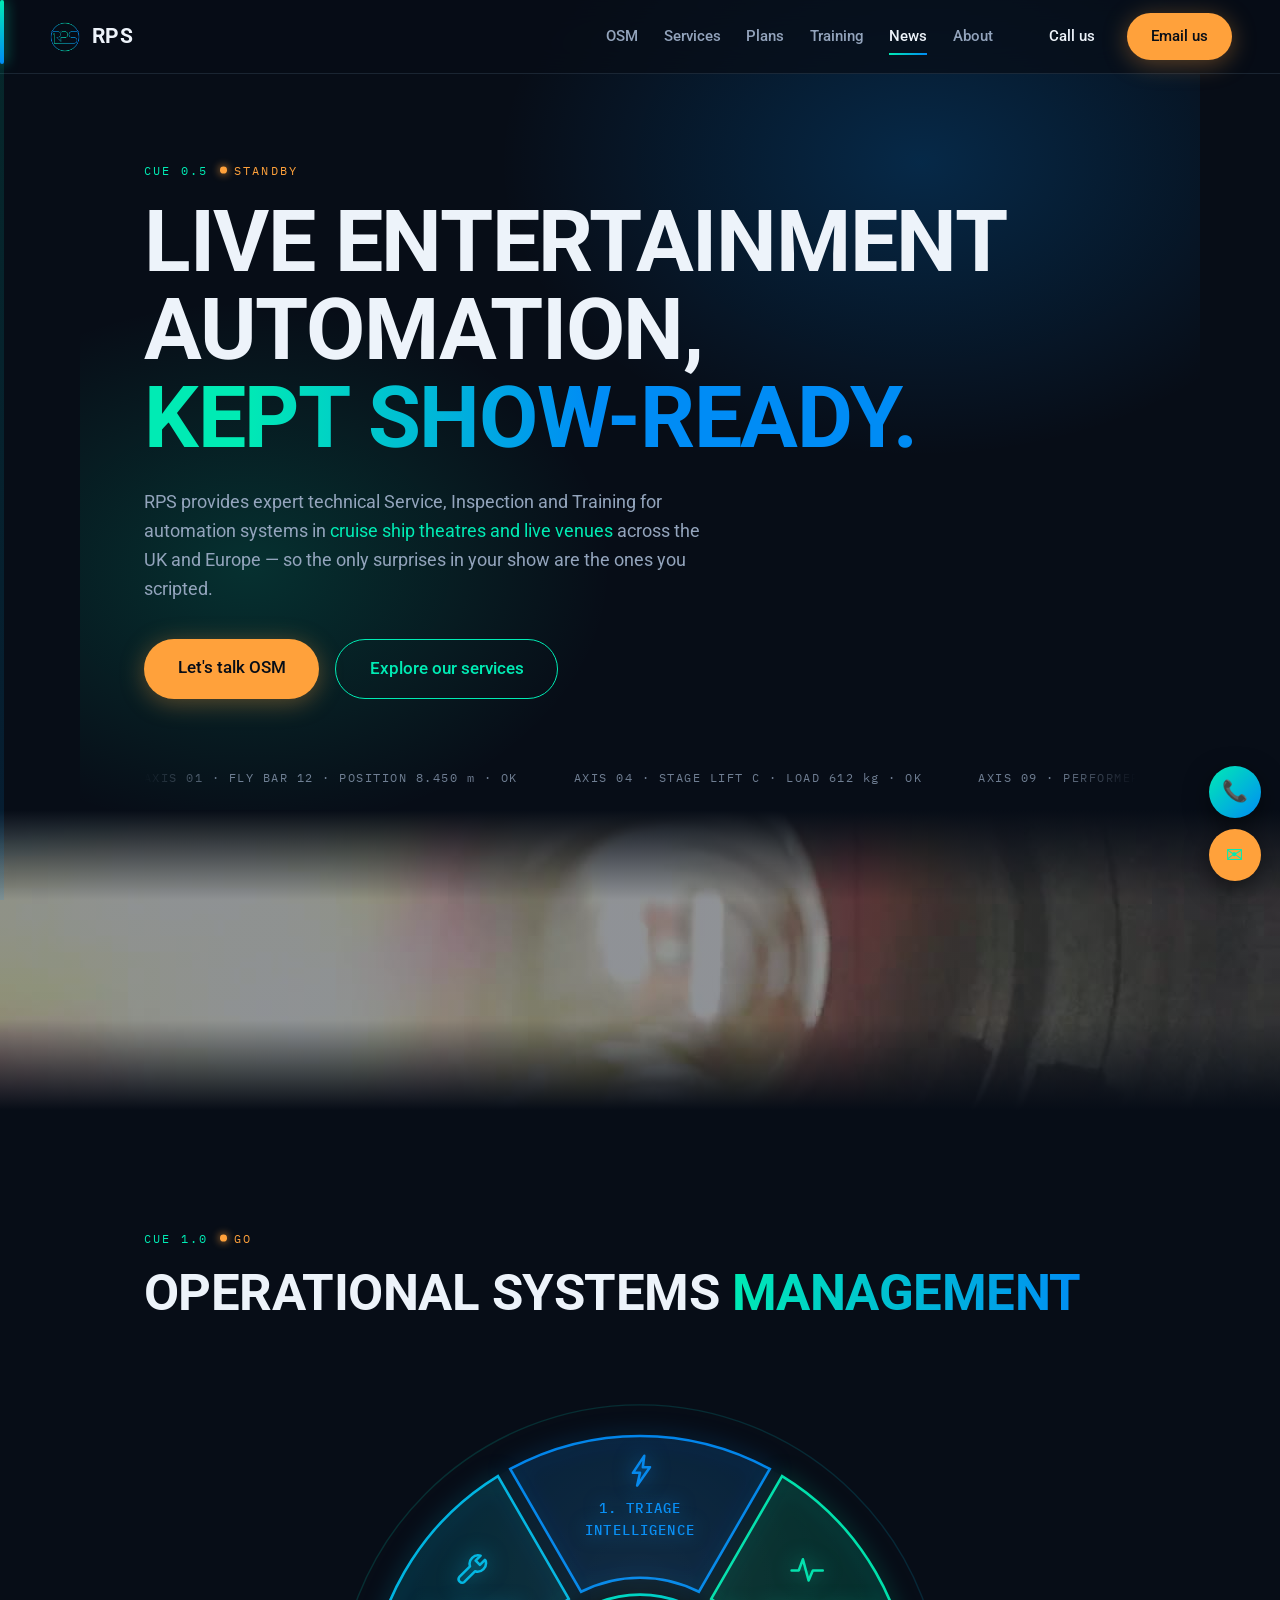
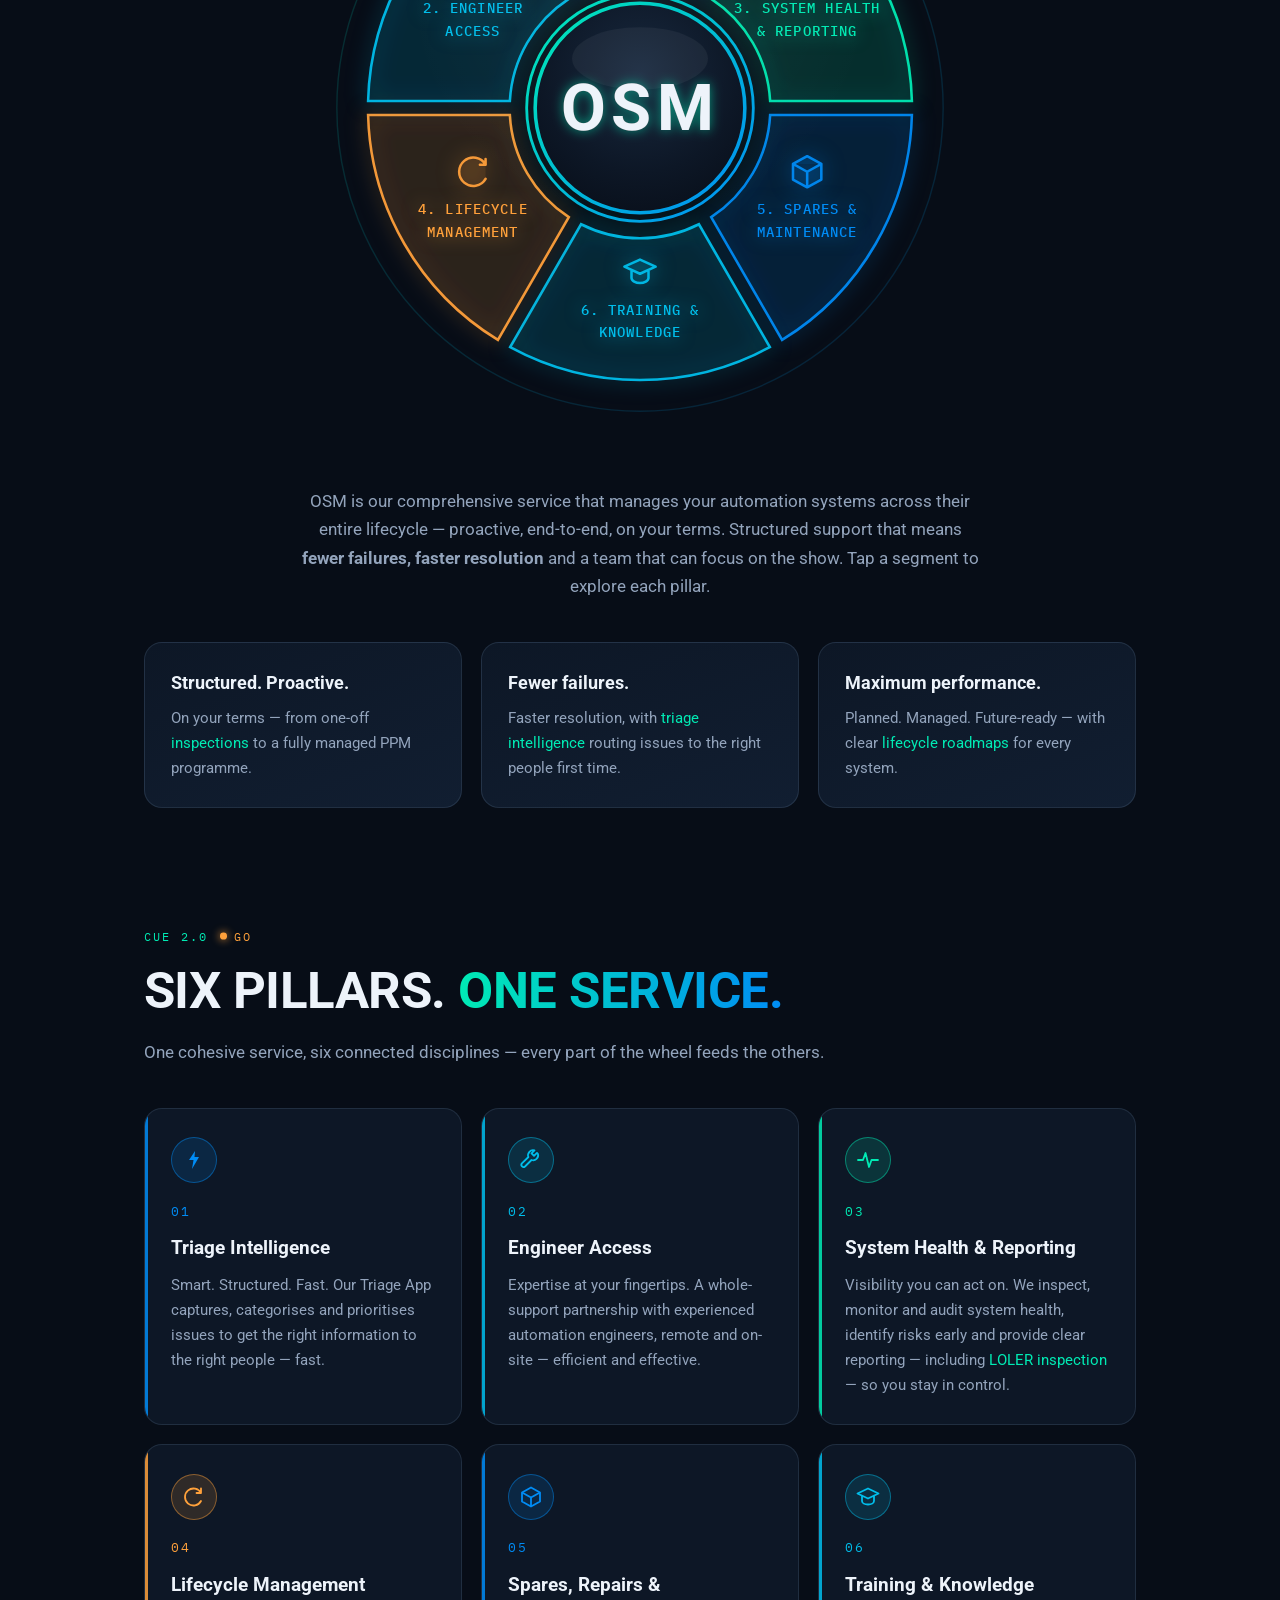
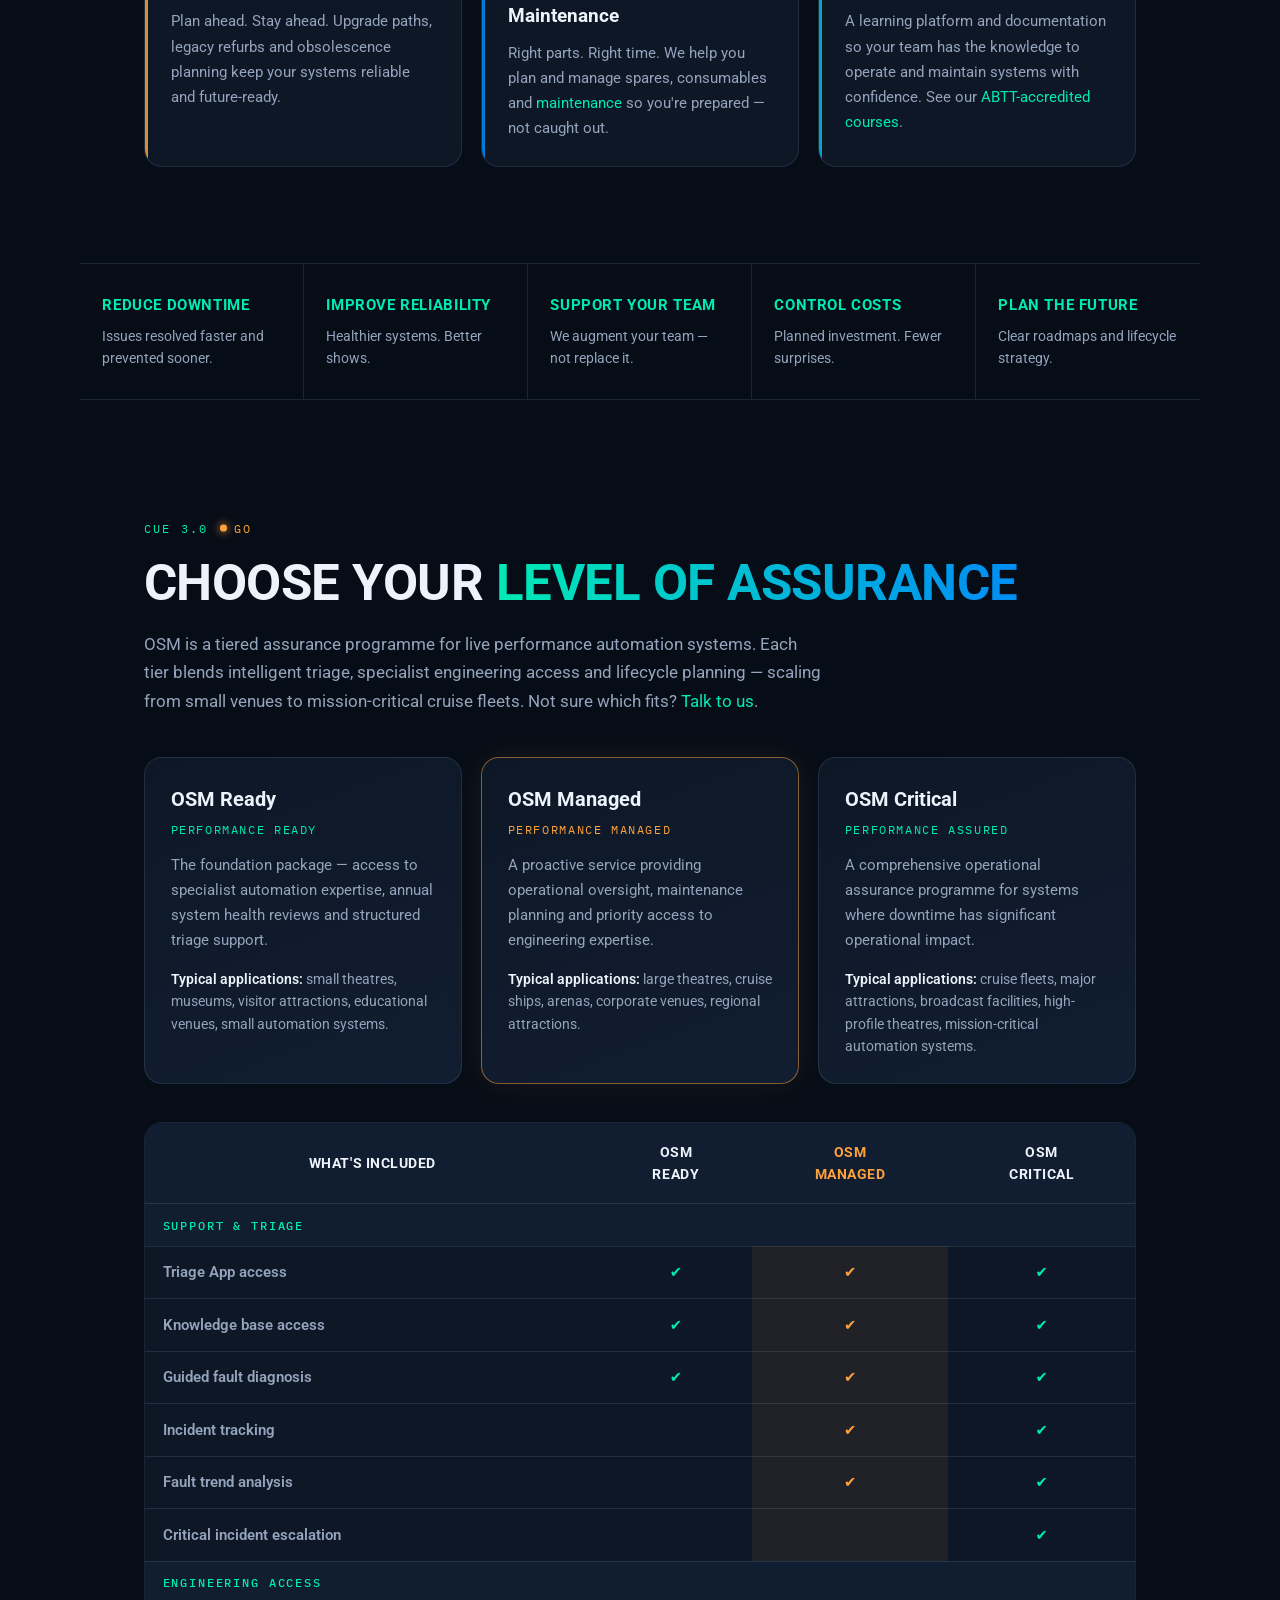
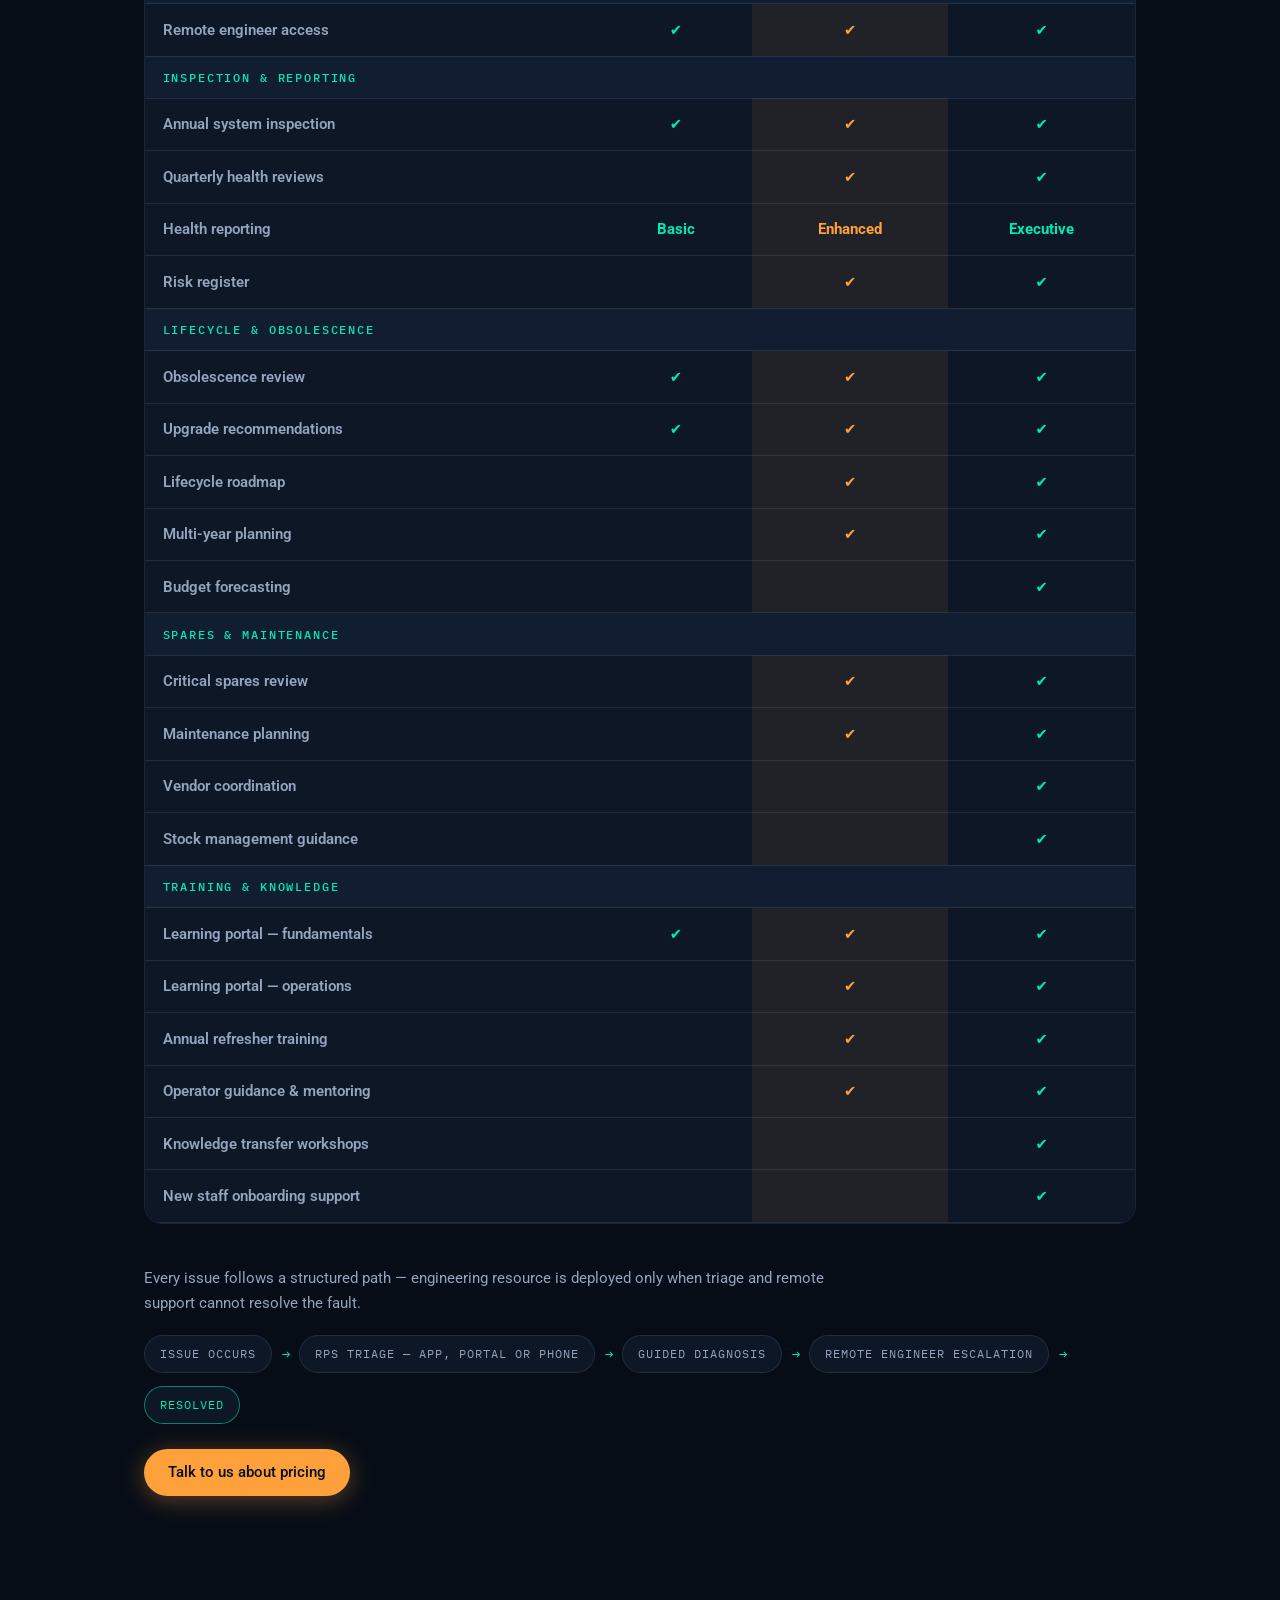
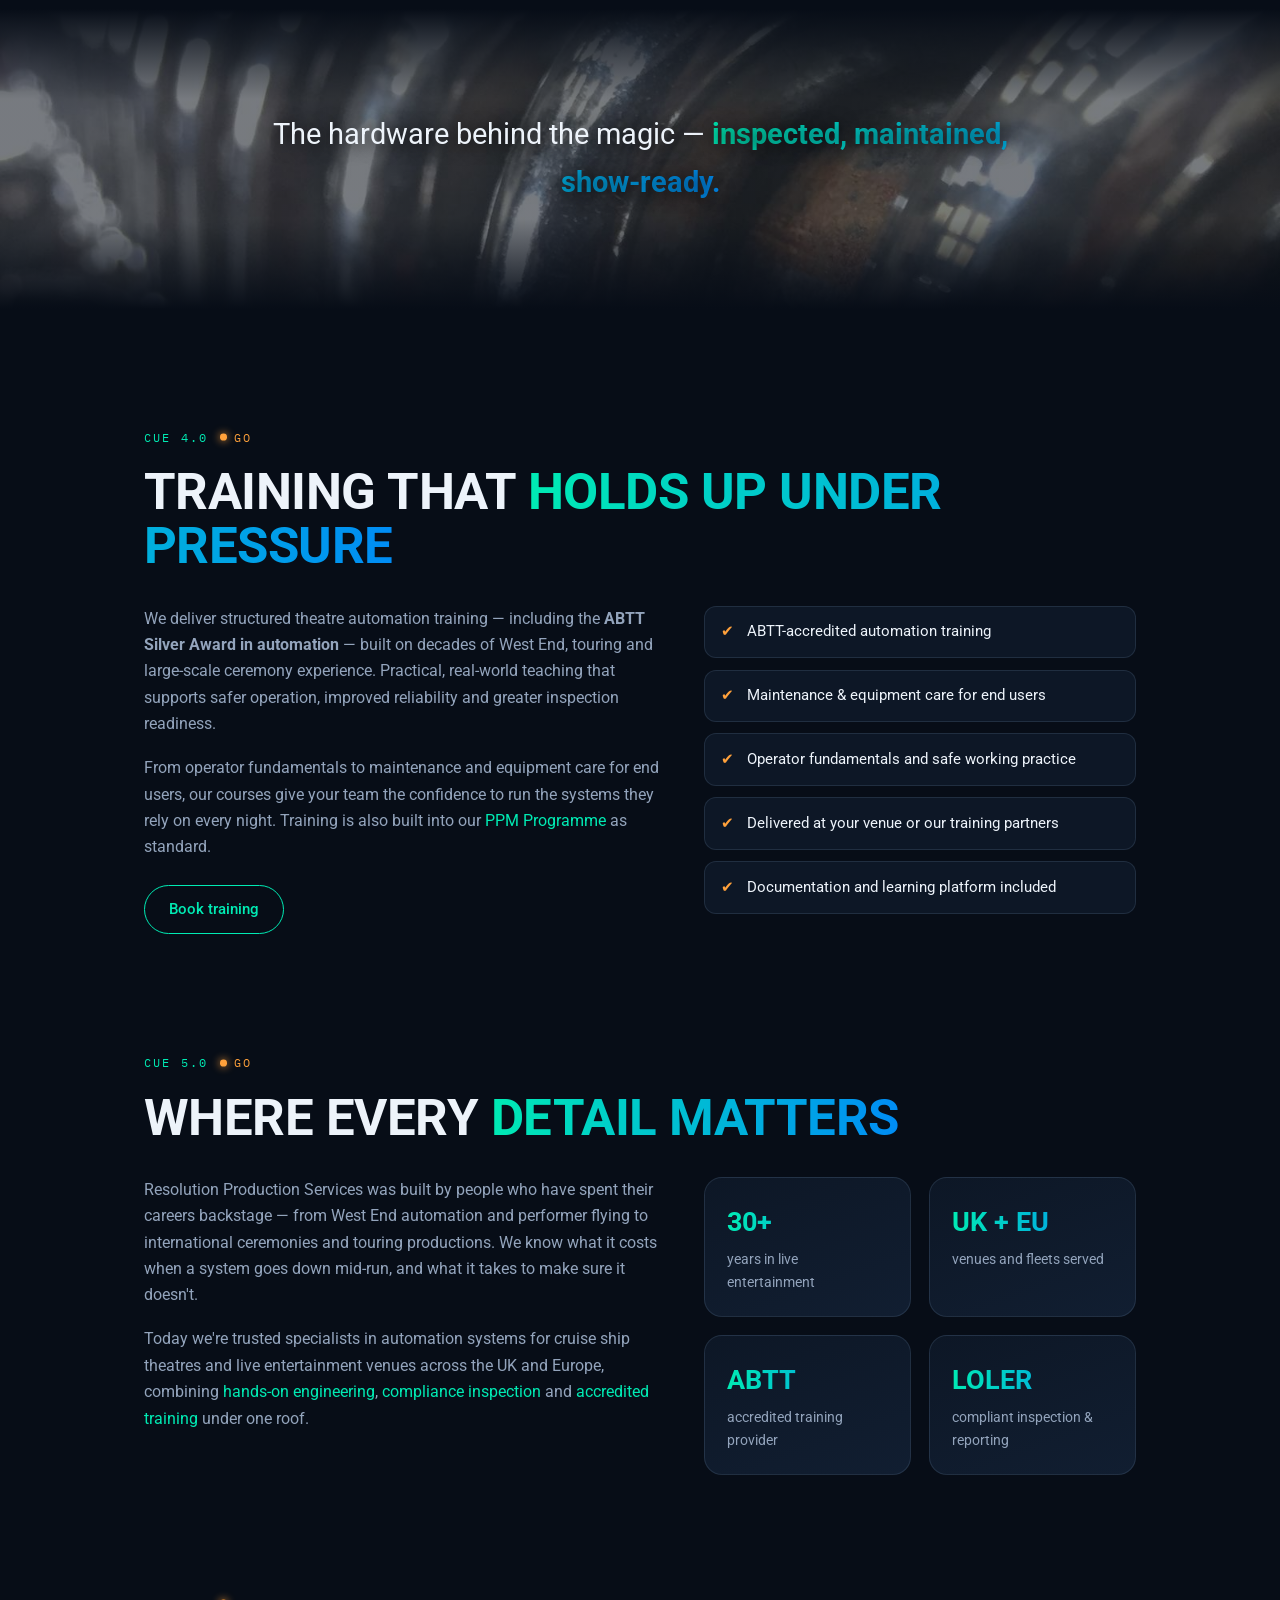
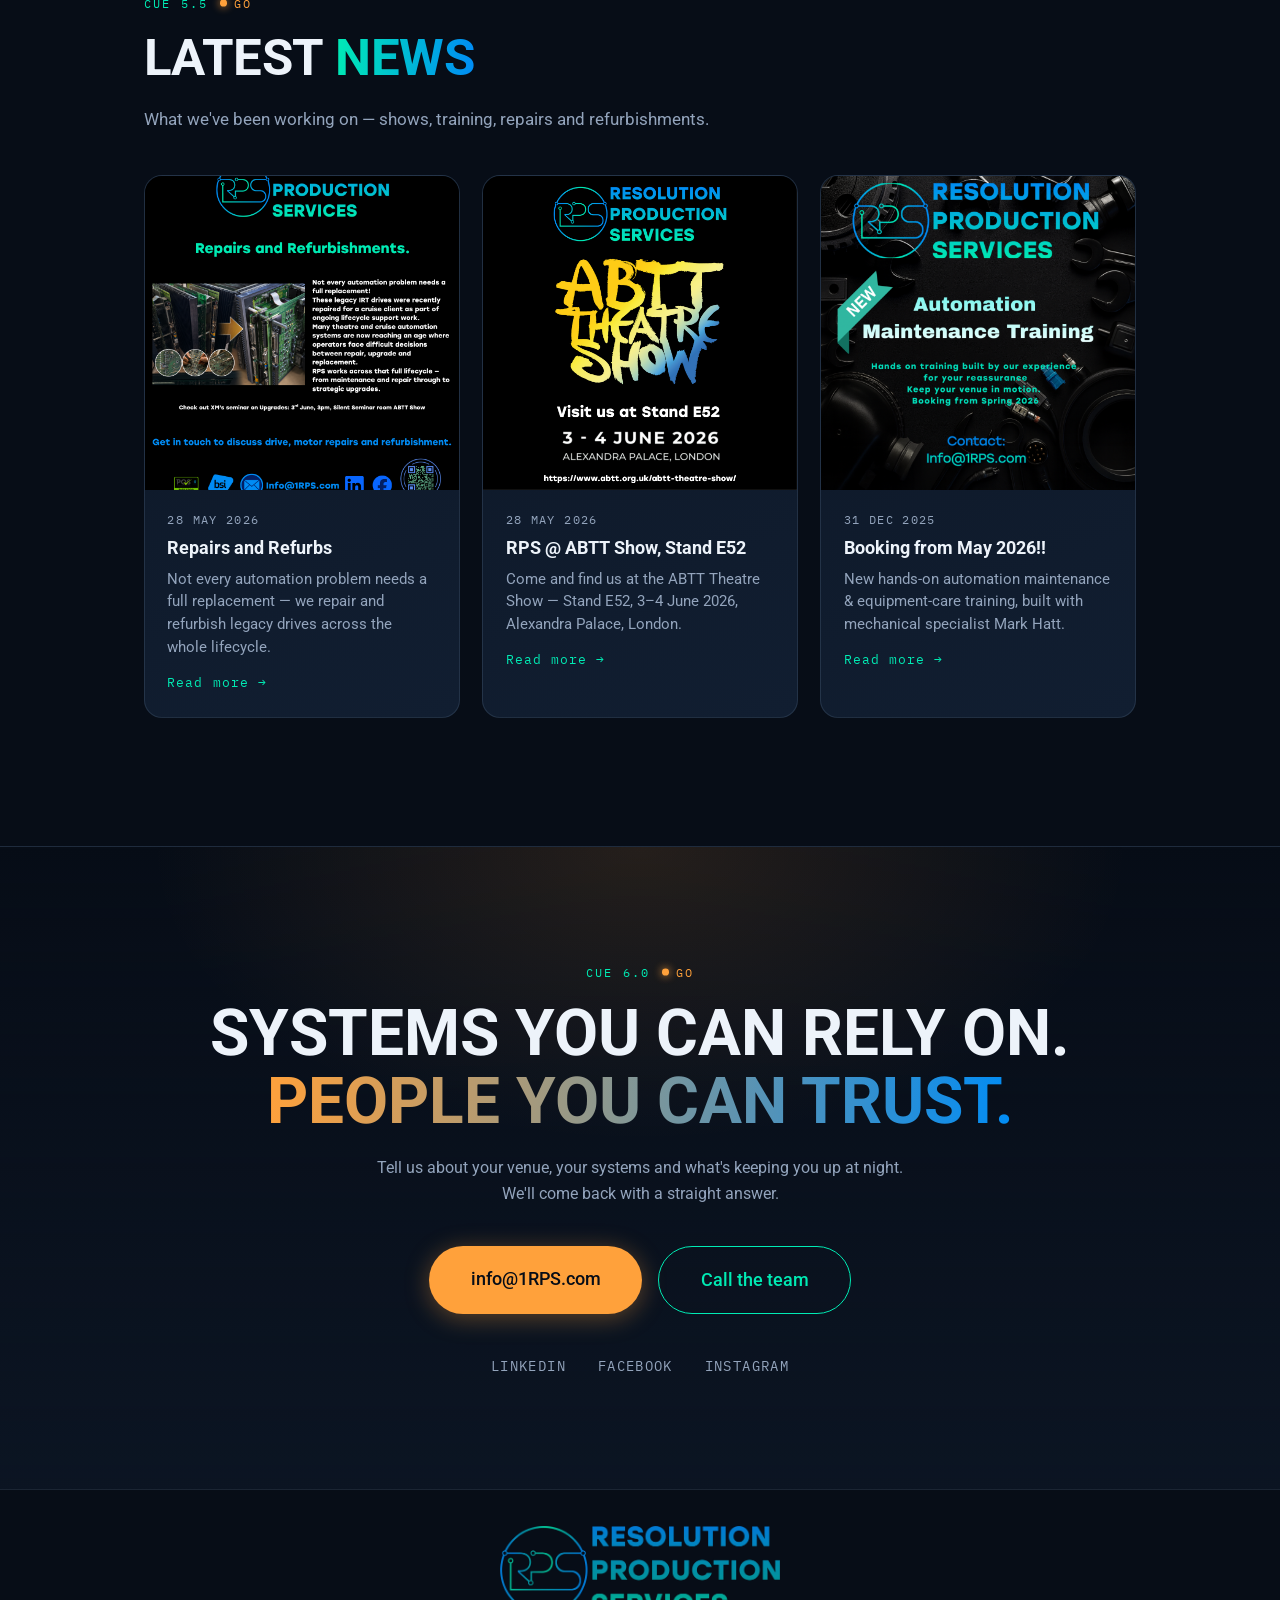
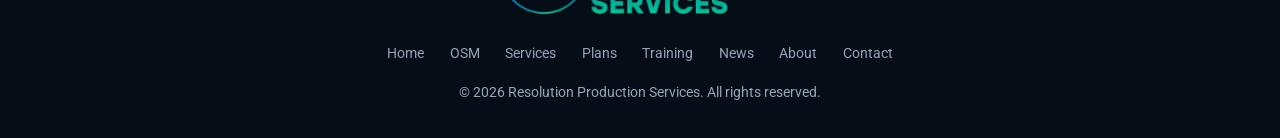
==== commit c14751b3: "Add files via upload Roboto throughout; remove engineer hours and site attendance. Roboto throughout" ====
--- a/index.html
+++ b/index.html
@@ -57,7 +57,7 @@
   <!-- Fonts -->
   <link rel="preconnect" href="https://fonts.googleapis.com">
   <link rel="preconnect" href="https://fonts.gstatic.com" crossorigin="">
-  <link href="https://fonts.googleapis.com/css2?family=IBM+Plex+Mono:wght@400;500;600&amp;display=swap" rel="stylesheet">
+  <link href="https://fonts.googleapis.com/css2?family=IBM+Plex+Mono:wght@400;500;600&amp;family=Roboto:wght@400;500;700&amp;display=swap" rel="stylesheet">
 
   <link rel="stylesheet" href="styles.css">
 </head>
@@ -359,8 +359,6 @@
           <tr><th scope="row">Critical incident escalation</th><td></td><td class="plans__featured"></td><td>✔</td></tr>
           <tr class="plans__cat"><th colspan="4" scope="colgroup">Engineering Access</th></tr>
           <tr><th scope="row">Remote engineer access</th><td>✔</td><td class="plans__featured">✔</td><td>✔</td></tr>
-          <tr><th scope="row">Included engineer hours</th><td>4 hours</td><td class="plans__featured">12 hours</td><td>24 hours</td></tr>
-          <tr><th scope="row">Priority site attendance</th><td></td><td class="plans__featured"></td><td>✔</td></tr>
           <tr class="plans__cat"><th colspan="4" scope="colgroup">Inspection &amp; Reporting</th></tr>
           <tr><th scope="row">Annual system inspection</th><td>✔</td><td class="plans__featured">✔</td><td>✔</td></tr>
           <tr><th scope="row">Quarterly health reviews</th><td></td><td class="plans__featured">✔</td><td>✔</td></tr>
@@ -397,7 +395,6 @@
         <li>RPS triage — app, portal or phone</li>
         <li>Guided diagnosis</li>
         <li>Remote engineer escalation</li>
-        <li>Priority site attendance</li>
         <li class="escalation__resolved">Resolved</li>
       </ol>
     </div>
--- a/styles.css
+++ b/styles.css
@@ -1,20 +1,8 @@
 /* ============================================================
    RPS — Resolution Production Services
    Brand per RPS Brand Guideline Sheet:
-   colours #008cf5 / #00beeb / #00ebb4, type Stolzl (Roboto fallback)
+   colours #008cf5 / #00beeb / #00ebb4, type Roboto (Stolzl retired 18 Sep 2026)
    ============================================================ */
-@font-face{
-  font-family:"Stolzl"; font-weight:400; font-style:normal; font-display:swap;
-  src:url("assets/fonts/Stolzl-Book.woff2") format("woff2");
-}
-@font-face{
-  font-family:"Stolzl"; font-weight:500; font-style:normal; font-display:swap;
-  src:url("assets/fonts/Stolzl-Medium.woff2") format("woff2");
-}
-@font-face{
-  font-family:"Stolzl"; font-weight:700; font-style:normal; font-display:swap;
-  src:url("assets/fonts/Stolzl-Bold.woff2") format("woff2");
-}
 
 :root{
   --ink:        #070D17;   /* stage-dark background        */
@@ -28,8 +16,8 @@
   --paper:      #EDF3FA;   /* primary text                 */
   --muted:      #93A4BC;   /* secondary text               */
 
-  --display: "Stolzl", "Roboto", sans-serif;
-  --body:    "Stolzl", "Roboto", sans-serif;
+  --display: "Roboto", system-ui, sans-serif;
+  --body:    "Roboto", system-ui, sans-serif;
   --mono:    "IBM Plex Mono", monospace;
 
   --max: 1120px;
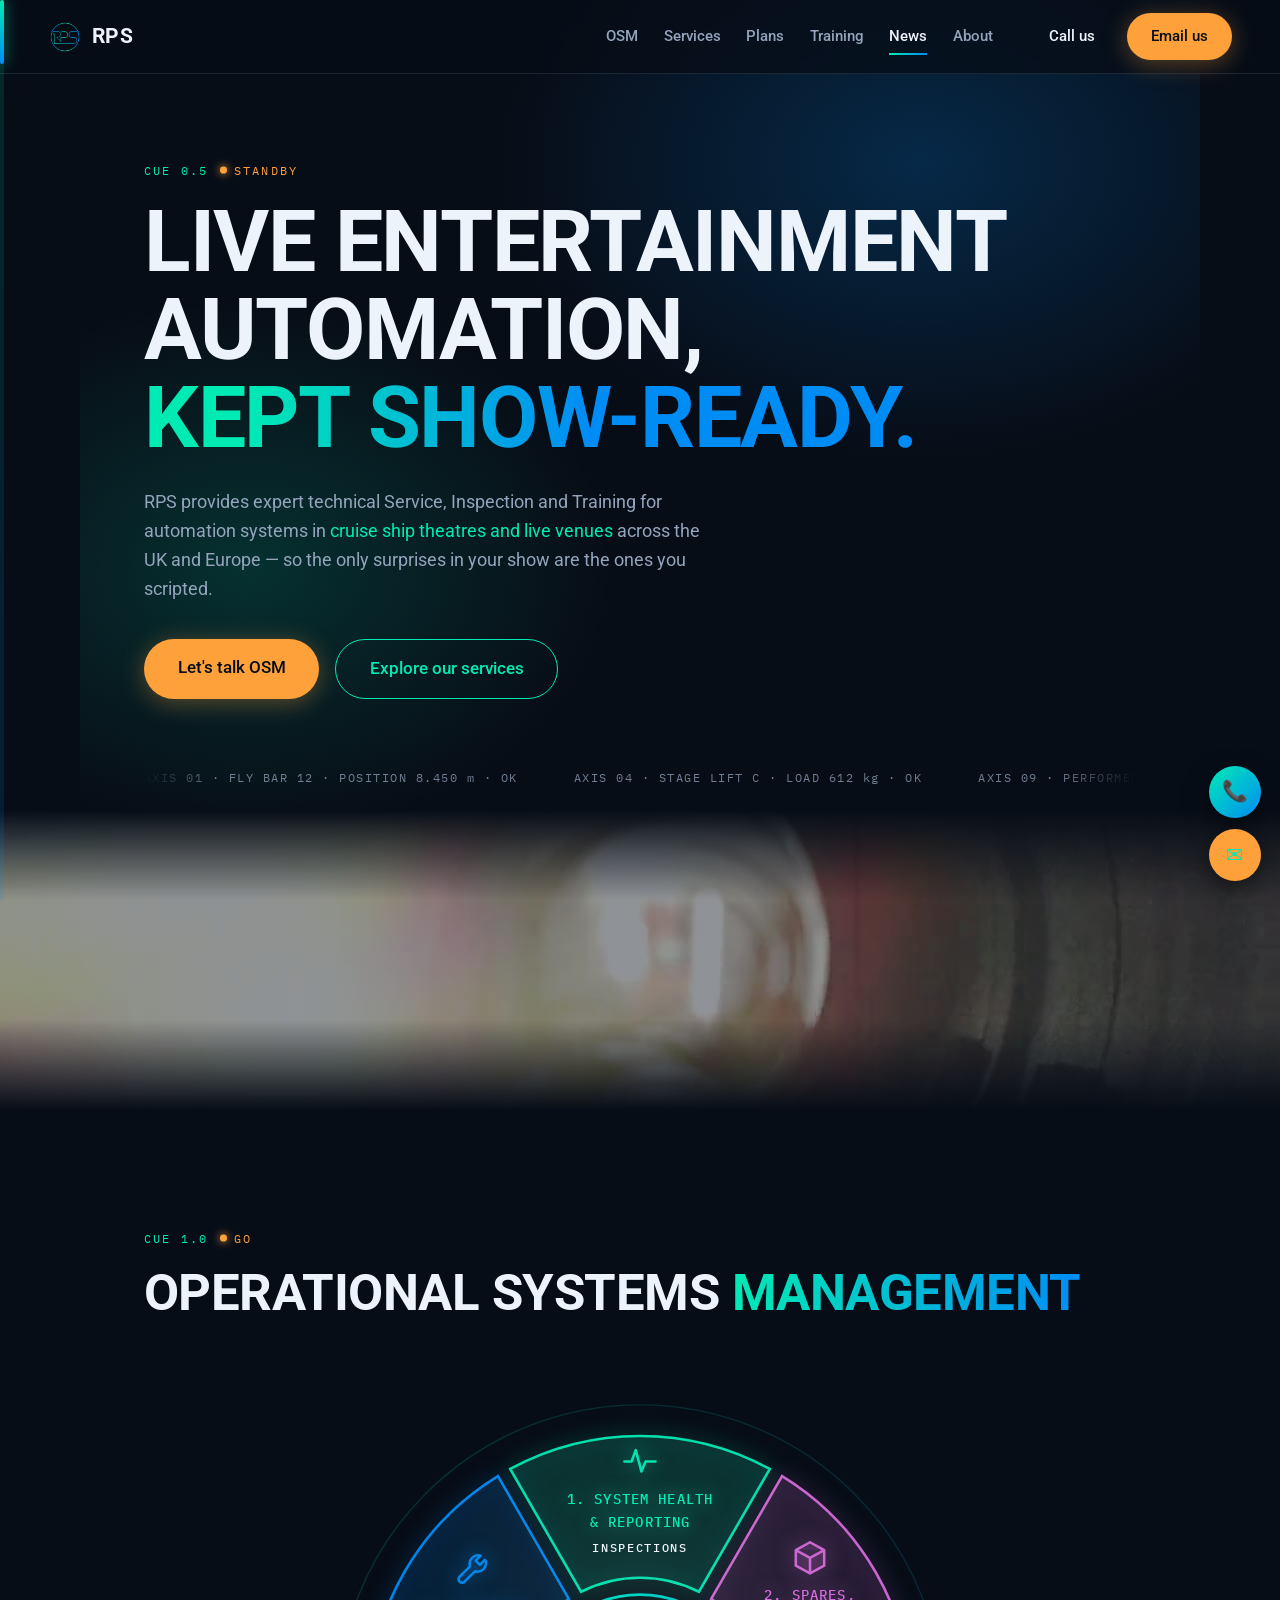
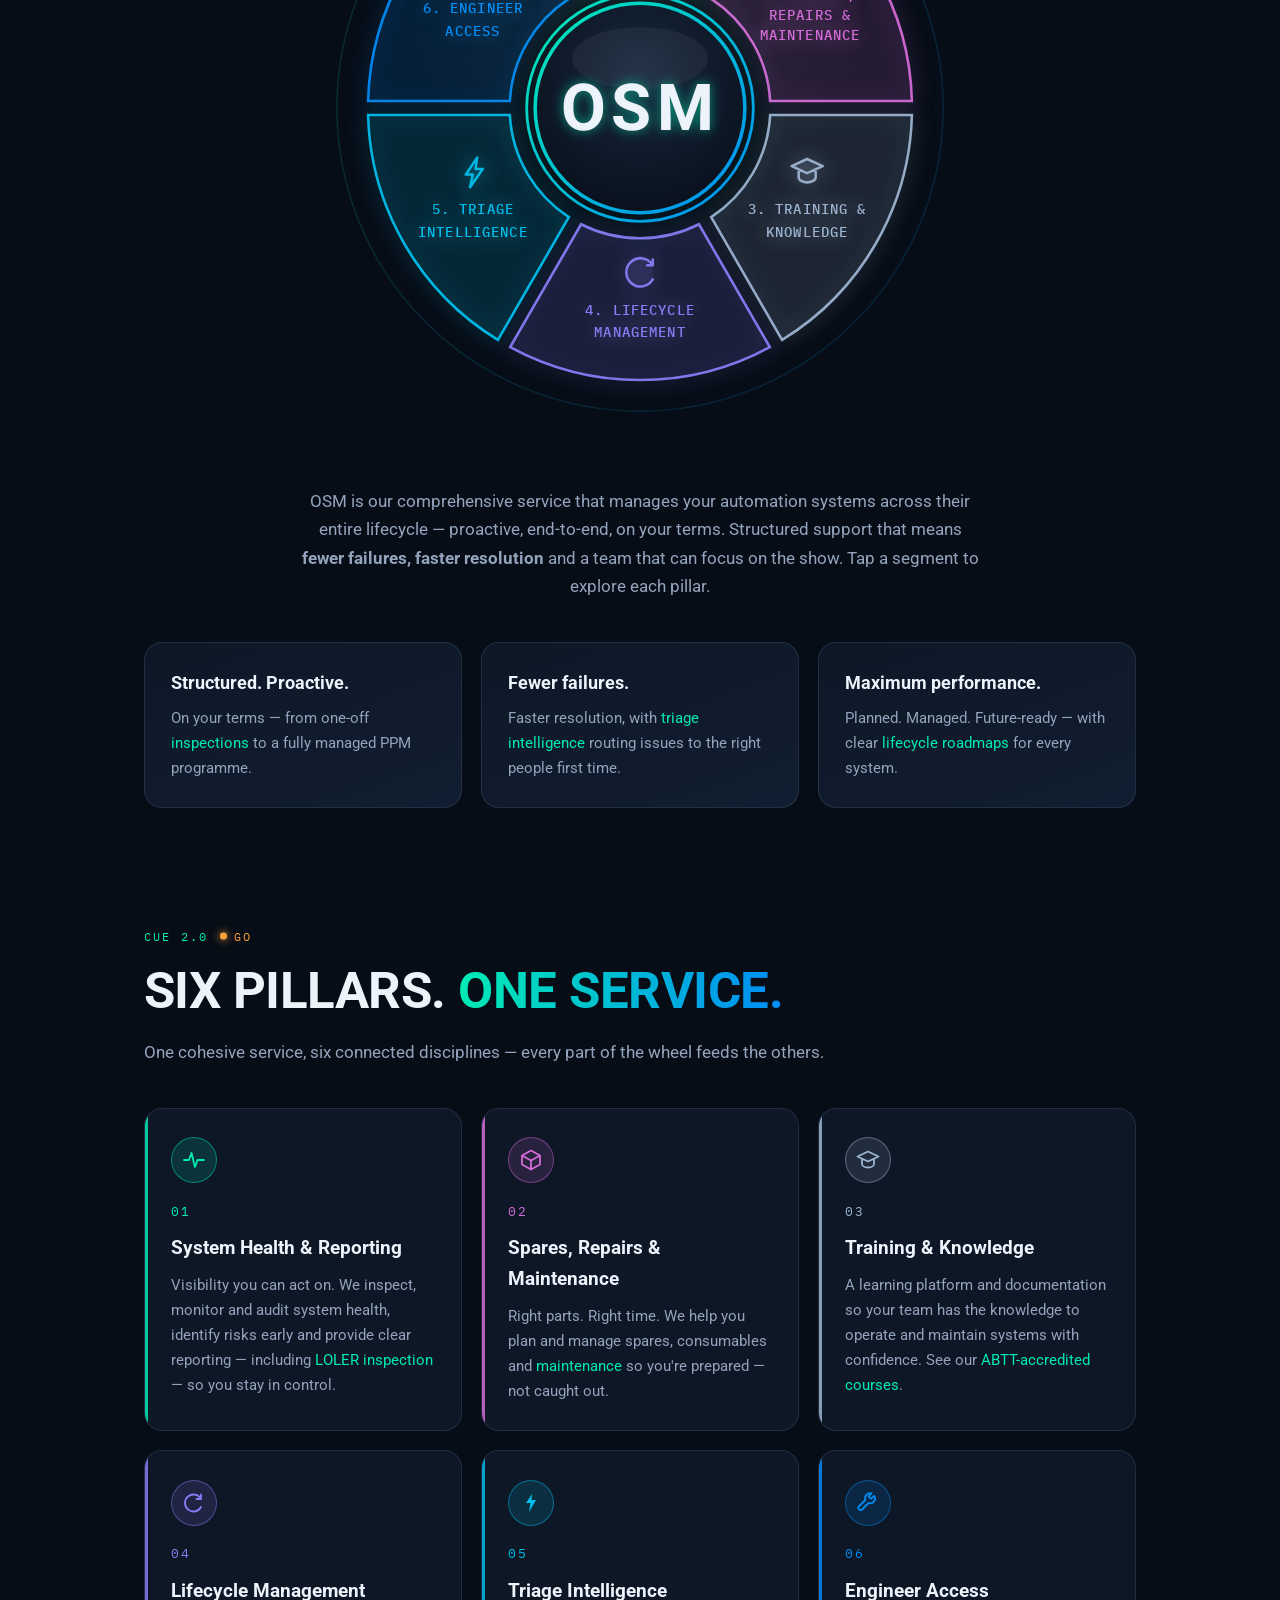
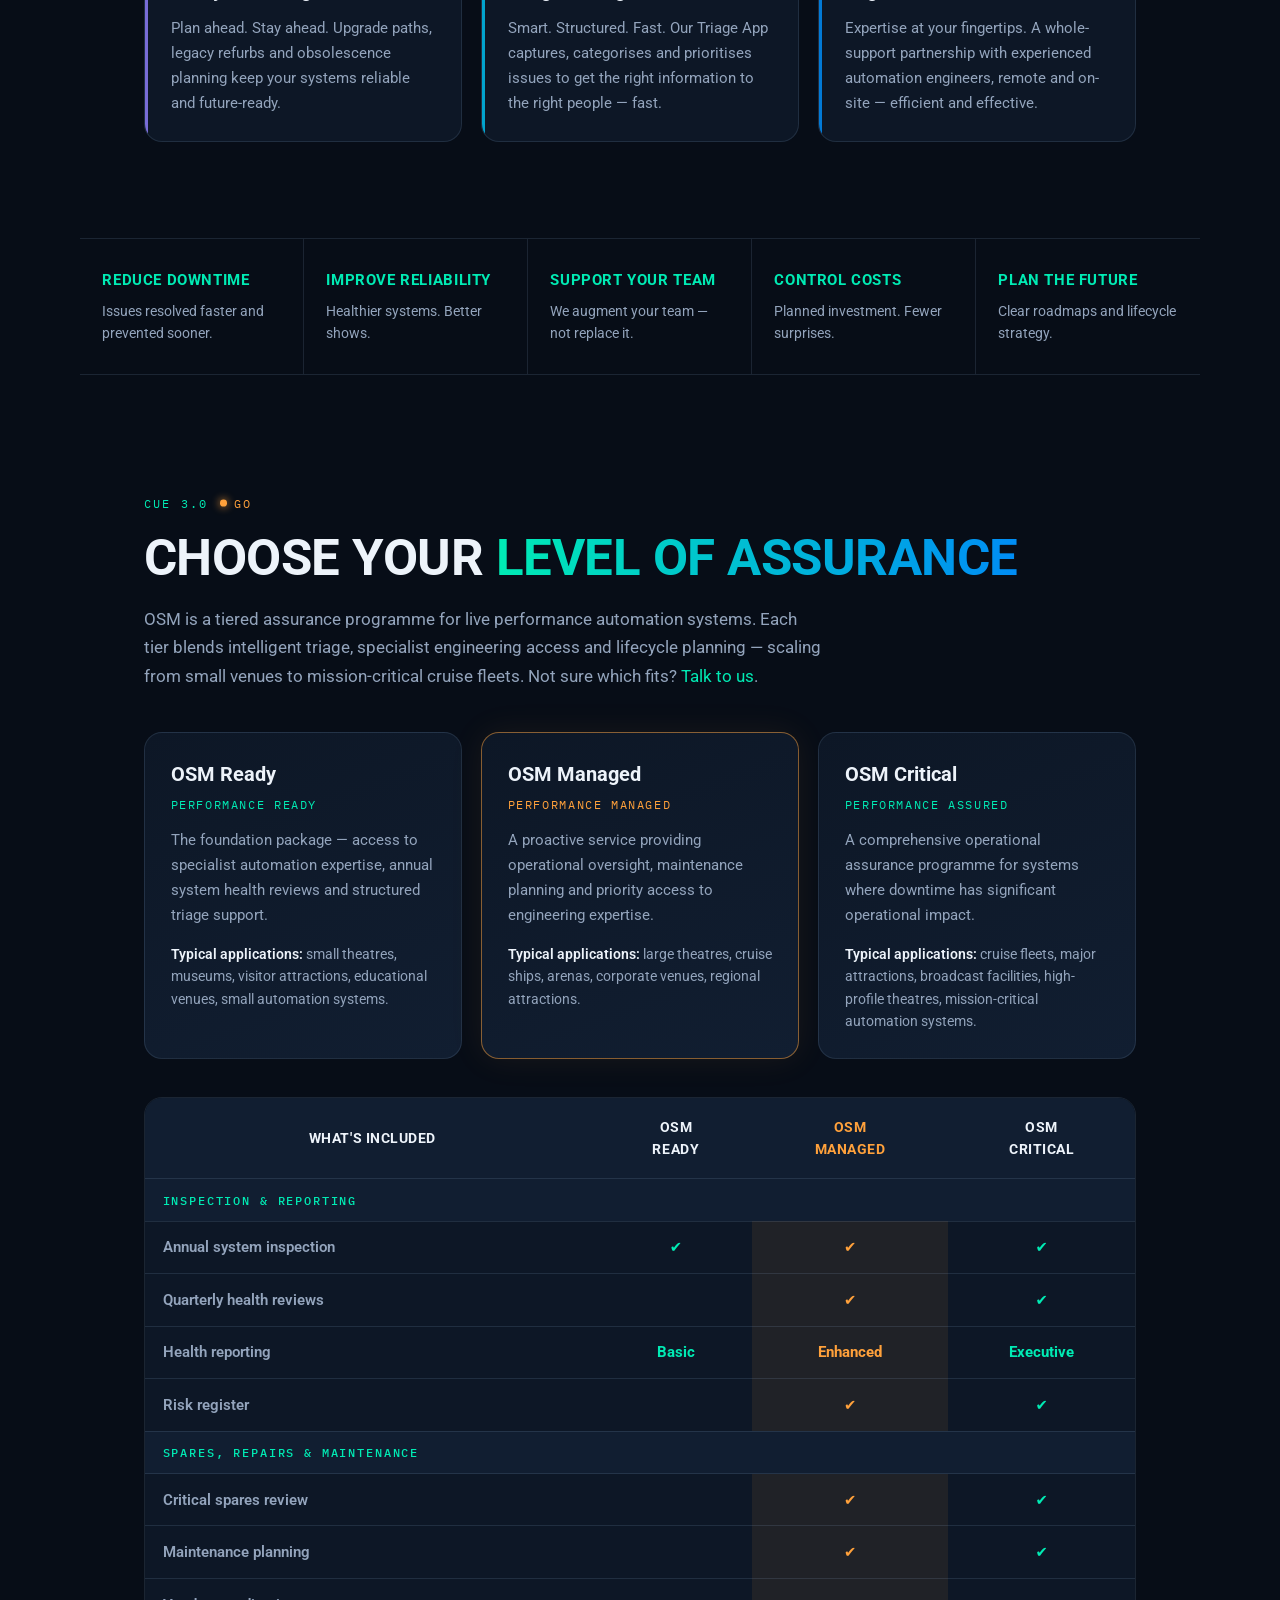
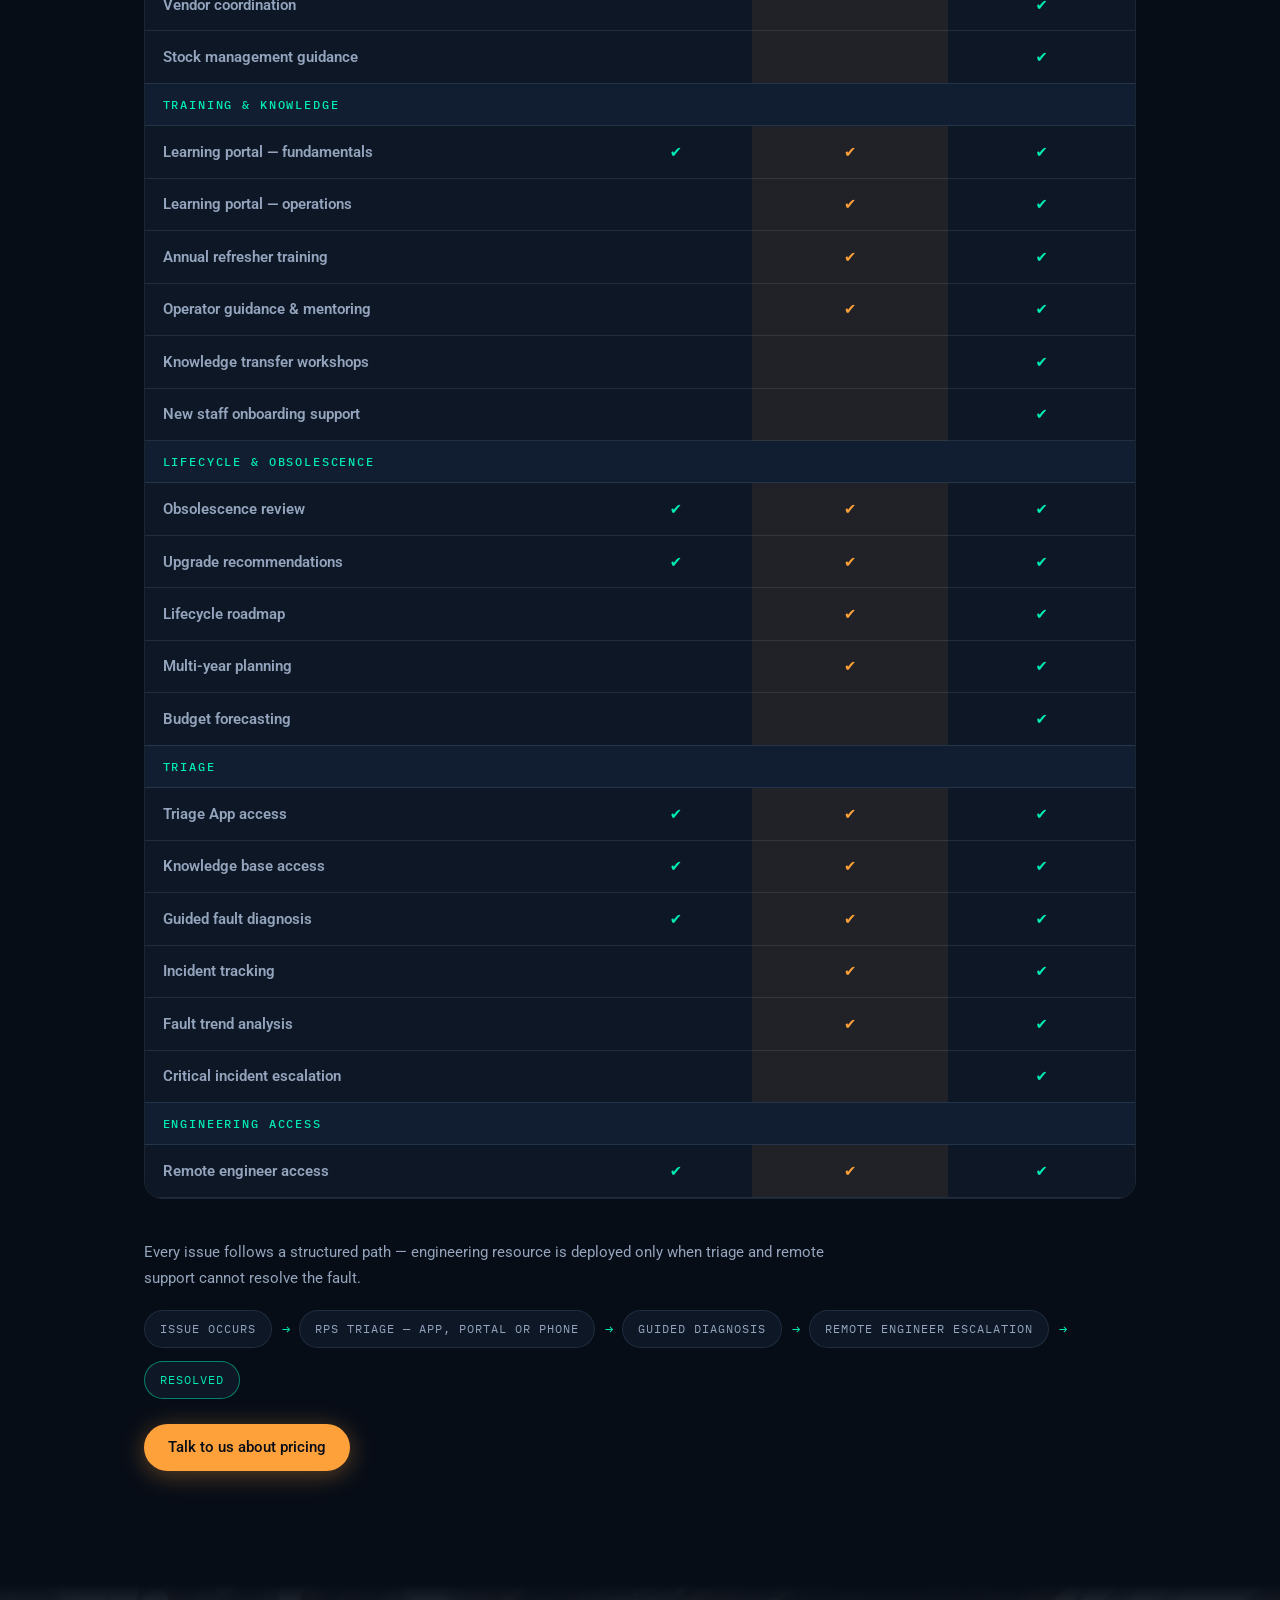
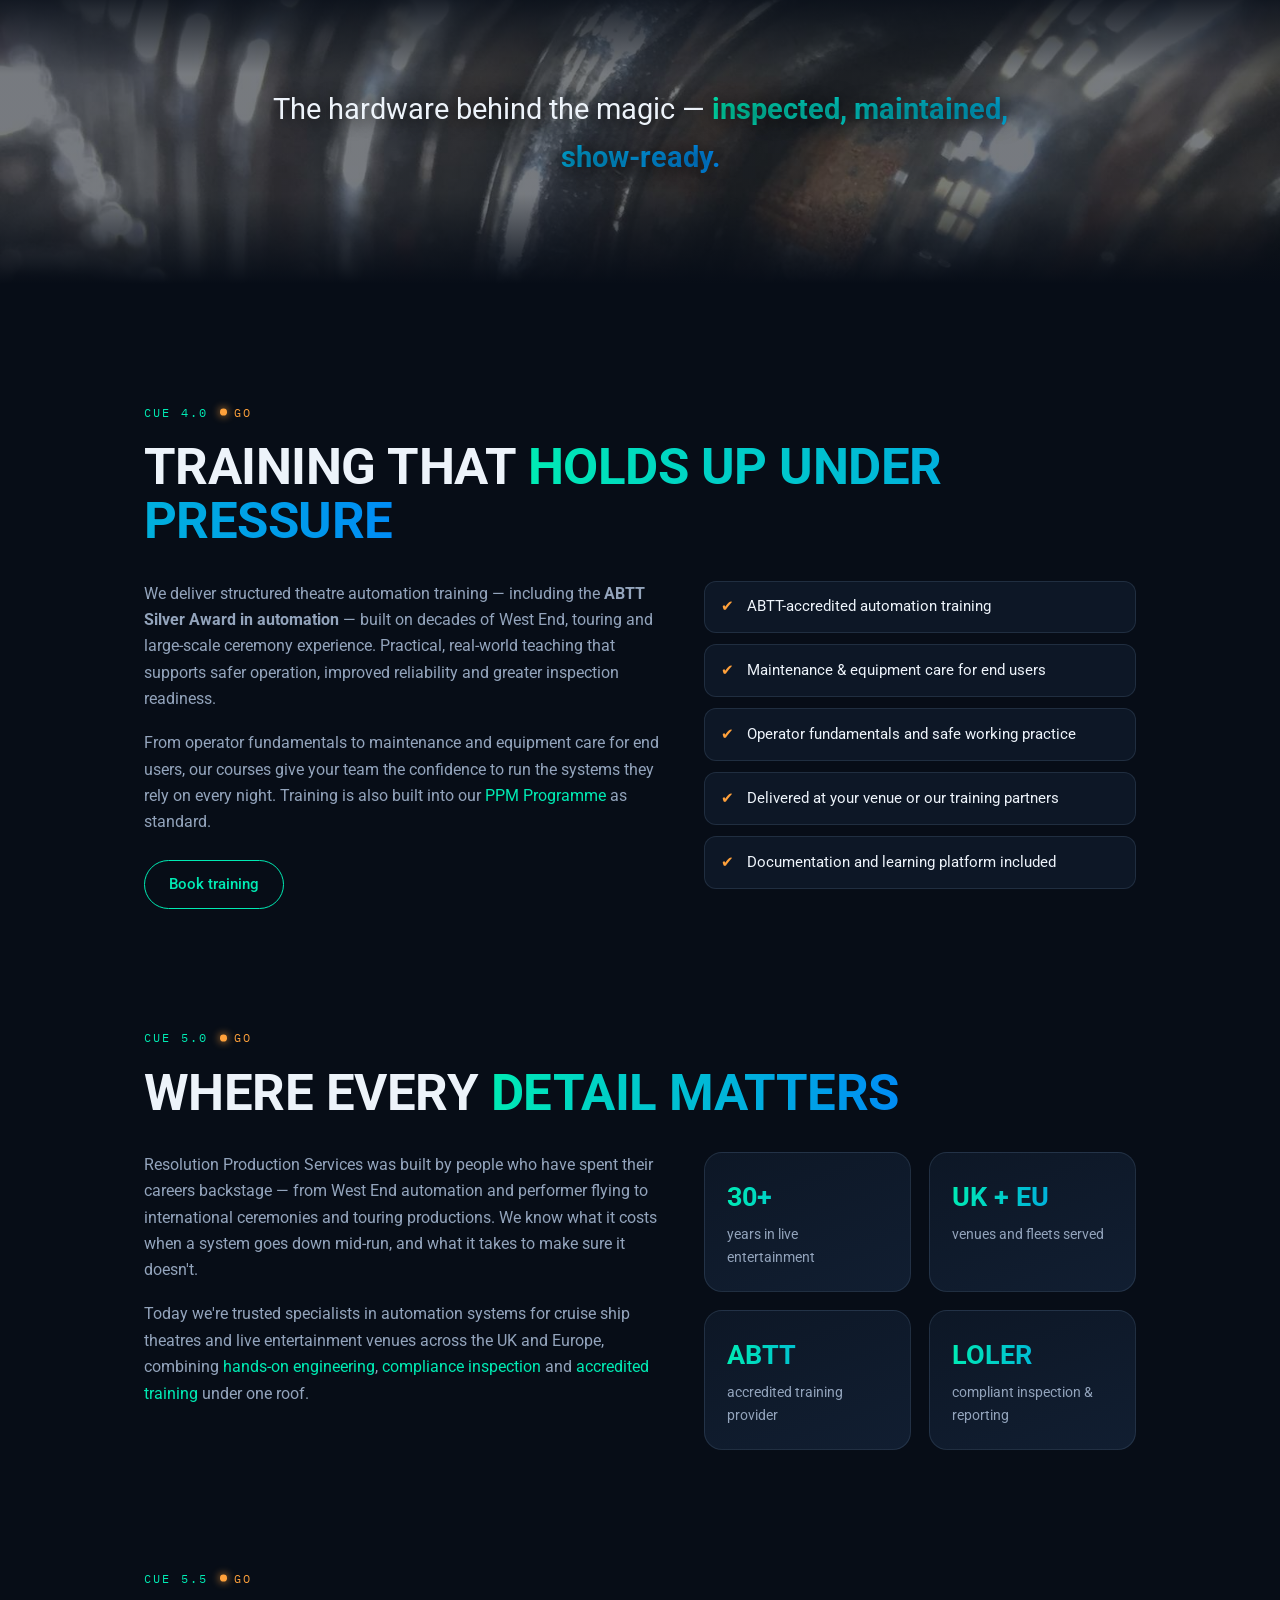
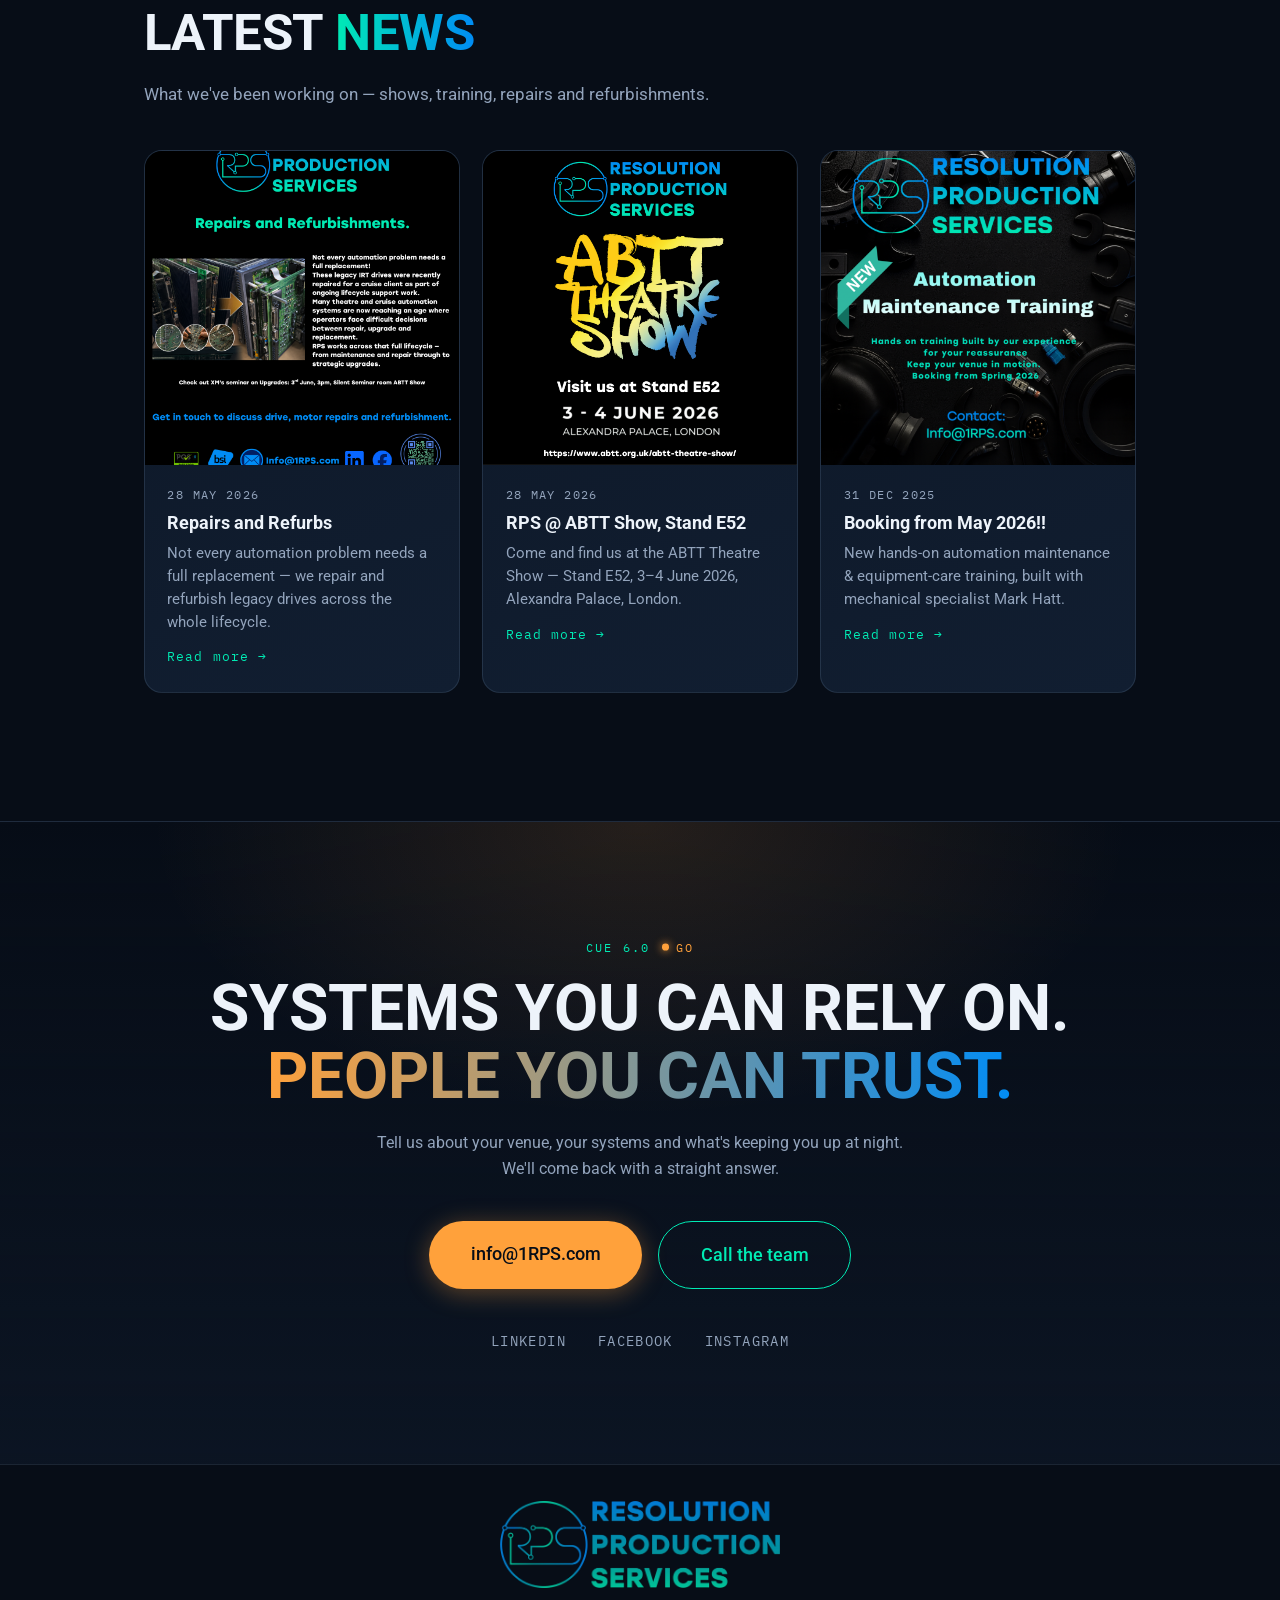
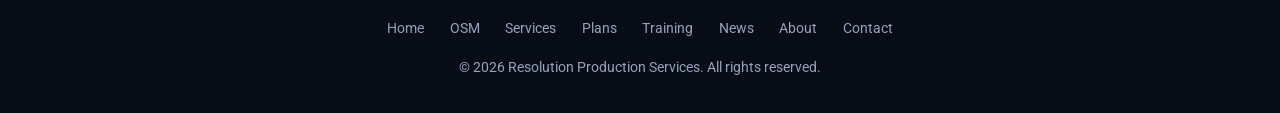
==== commit 5b1160ad: "Add files via upload" ====
--- a/index.html
+++ b/index.html
@@ -43,12 +43,12 @@
       "@type": "OfferCatalog",
       "name": "Operational Systems Management",
       "itemListElement": [
+        { "@type": "Offer", "itemOffered": { "@type": "Service", "name": "System Health & Reporting", "description": "Inspection, monitoring, auditing and LOLER-compliant reporting for stage machinery." } },
+        { "@type": "Offer", "itemOffered": { "@type": "Service", "name": "Spares, Repairs & Maintenance", "description": "Planned maintenance, repairs, spares and consumables management." } },
+        { "@type": "Offer", "itemOffered": { "@type": "Service", "name": "Training & Knowledge", "description": "ABTT-accredited theatre automation training and operator documentation." } },
+        { "@type": "Offer", "itemOffered": { "@type": "Service", "name": "Lifecycle Management", "description": "Upgrade paths, legacy refurbishment and obsolescence planning for automation systems." } },
         { "@type": "Offer", "itemOffered": { "@type": "Service", "name": "Triage Intelligence", "description": "AI-assisted fault triage that captures, categorises and prioritises automation issues fast." } },
-        { "@type": "Offer", "itemOffered": { "@type": "Service", "name": "Engineer Access", "description": "Remote and on-site support from experienced theatre automation engineers." } },
-        { "@type": "Offer", "itemOffered": { "@type": "Service", "name": "System Health & Reporting", "description": "Inspection, monitoring, auditing and LOLER-compliant reporting for stage machinery." } },
-        { "@type": "Offer", "itemOffered": { "@type": "Service", "name": "Lifecycle Management", "description": "Upgrade paths, legacy refurbishment and obsolescence planning for automation systems." } },
-        { "@type": "Offer", "itemOffered": { "@type": "Service", "name": "Spares, Repairs & Maintenance", "description": "Planned maintenance, repairs, spares and consumables management." } },
-        { "@type": "Offer", "itemOffered": { "@type": "Service", "name": "Training & Knowledge", "description": "ABTT-accredited theatre automation training and operator documentation." } }
+        { "@type": "Offer", "itemOffered": { "@type": "Service", "name": "Engineer Access", "description": "Remote and on-site support from experienced theatre automation engineers." } }
       ]
     }
   }
@@ -163,51 +163,53 @@
         <!-- outer framing ring -->
         <circle cx="240" cy="240" r="214" fill="none" stroke="url(#hubGrad)" stroke-opacity="0.16" stroke-width="1"></circle>
 
-        <a href="#p1" class="seg" style="--accent:#008cf5" aria-label="Triage Intelligence">
+        <a href="#p1" class="seg" style="--accent:var(--rps-pillar-health)" aria-label="1. System Health and Reporting">
           <path d="M148.36 71.28 A192 192 0 0 1 331.64 71.28 L281.60 157.94 A92 92 0 0 0 198.40 157.94 Z"></path>
-          <g transform="translate(240,98)">
-            <path class="seg__icon" transform="translate(0,-26)" d="M3 -10 L-5 2 H0 L-2 11 L7 -2 H2 Z" fill="currentColor" stroke="none"></path>
-            <text y="4">1. TRIAGE</text>
-            <text y="20">INTELLIGENCE</text>
+          <g transform="translate(240,92)">
+            <path class="seg__icon" transform="translate(0,-26)" d="M-11 0 h5 l3 -8 4 15 3 -7 h7" fill="none"></path>
+            <text y="4">1. SYSTEM HEALTH</text>
+            <text y="20">&amp; REPORTING</text>
+            <text y="38" class="seg__kw">INSPECTIONS</text>
           </g>
         </a>
-        <a href="#p3" class="seg" style="--accent:#00ebb4" aria-label="System Health and Reporting">
+        <a href="#p2" class="seg" style="--accent:var(--rps-pillar-spares)" aria-label="2. Spares, Repairs and Maintenance">
           <path d="M340.30 76.28 A192 192 0 0 1 431.93 235.00 L331.86 235.00 A92 92 0 0 0 290.26 162.94 Z"></path>
-          <g transform="translate(358,169)">
-            <path class="seg__icon" transform="translate(0,-26)" d="M-11 0 h5 l3 -8 4 15 3 -7 h7" fill="none"></path>
-            <text y="4">3. SYSTEM HEALTH</text>
-            <text y="20">&amp; REPORTING</text>
+          <g transform="translate(360,160)">
+            <path class="seg__icon" transform="translate(0,-26)" d="M0 -11 L10 -5.5 V5.5 L0 11 L-10 5.5 V-5.5 Z M-10 -5.5 L0 0 L10 -5.5 M0 0 V11" fill="none"></path>
+            <text y="4">2. SPARES,</text>
+            <text y="18">REPAIRS &amp;</text>
+            <text y="32">MAINTENANCE</text>
           </g>
         </a>
-        <a href="#p5" class="seg" style="--accent:#008cf5" aria-label="Spares and Maintenance">
+        <a href="#p3" class="seg" style="--accent:var(--rps-pillar-training)" aria-label="3. Training and Knowledge">
           <path d="M431.93 245.00 A192 192 0 0 1 340.30 403.72 L290.26 317.06 A92 92 0 0 0 331.86 245.00 Z"></path>
           <g transform="translate(358,311)">
-            <path class="seg__icon" transform="translate(0,-26)" d="M0 -11 L10 -5.5 V5.5 L0 11 L-10 5.5 V-5.5 Z M-10 -5.5 L0 0 L10 -5.5 M0 0 V11" fill="none"></path>
-            <text y="4">5. SPARES &amp;</text>
-            <text y="20">MAINTENANCE</text>
-          </g>
-        </a>
-        <a href="#p6" class="seg" style="--accent:#00beeb" aria-label="Training and Knowledge">
-          <path d="M331.64 408.72 A192 192 0 0 1 148.36 408.72 L198.40 322.06 A92 92 0 0 0 281.60 322.06 Z"></path>
-          <g transform="translate(240,382)">
             <path class="seg__icon" transform="translate(0,-26)" d="M-11 -4 L0 -9 L11 -4 L0 1 Z M-6 -1.5 V4 C-6 6 -3 7.5 0 7.5 S6 6 6 4 V-1.5" fill="none"></path>
-            <text y="4">6. TRAINING &amp;</text>
+            <text y="4">3. TRAINING &amp;</text>
             <text y="20">KNOWLEDGE</text>
           </g>
         </a>
-        <a href="#p4" class="seg" style="--accent:#FFA13B" aria-label="Lifecycle Management">
-          <path d="M139.70 403.72 A192 192 0 0 1 48.07 245.00 L148.14 245.00 A92 92 0 0 0 189.74 317.06 Z"></path>
-          <g transform="translate(122,311)">
+        <a href="#p4" class="seg" style="--accent:var(--rps-pillar-lifecycle)" aria-label="4. Lifecycle Management">
+          <path d="M331.64 408.72 A192 192 0 0 1 148.36 408.72 L198.40 322.06 A92 92 0 0 0 281.60 322.06 Z"></path>
+          <g transform="translate(240,382)">
             <path class="seg__icon" transform="translate(0,-26)" d="M9 -5 A10 10 0 1 0 9 5 M9 -9 V-5 H5" fill="none"></path>
             <text y="4">4. LIFECYCLE</text>
             <text y="20">MANAGEMENT</text>
           </g>
         </a>
-        <a href="#p2" class="seg" style="--accent:#00beeb" aria-label="Engineer Access">
+        <a href="#p5" class="seg" style="--accent:var(--rps-pillar-triage)" aria-label="5. Triage Intelligence">
+          <path d="M139.70 403.72 A192 192 0 0 1 48.07 245.00 L148.14 245.00 A92 92 0 0 0 189.74 317.06 Z"></path>
+          <g transform="translate(122,311)">
+            <path class="seg__icon" transform="translate(0,-26)" d="M3 -10 L-5 2 H0 L-2 11 L7 -2 H2 Z" fill="currentColor" stroke="none"></path>
+            <text y="4">5. TRIAGE</text>
+            <text y="20">INTELLIGENCE</text>
+          </g>
+        </a>
+        <a href="#p6" class="seg" style="--accent:var(--rps-pillar-engineer)" aria-label="6. Engineer Access">
           <path d="M48.07 235.00 A192 192 0 0 1 139.70 76.28 L189.74 162.94 A92 92 0 0 0 148.14 235.00 Z"></path>
           <g transform="translate(122,169)">
             <path class="seg__icon" transform="translate(0,-26)" d="M9 -7 A6 6 0 0 1 1.5 0.5 L-6 8 A2.5 2.5 0 0 1 -9.5 4.5 L-2 -3 A6 6 0 0 1 5.5 -10.5 L2 -7 L5 -4 L8.5 -7.5 Z" fill="none"></path>
-            <text y="4">2. ENGINEER</text>
+            <text y="4">6. ENGINEER</text>
             <text y="20">ACCESS</text>
           </g>
         </a>
@@ -245,47 +247,47 @@
       wheel feeds the others.</p>
 
     <div class="pillars">
-      <article class="pillar reveal" id="p1" style="--accent:#008cf5">
-        <span class="pillar__badge" aria-hidden="true"><svg viewBox="0 0 24 24"><path d="M13 3 L7 12 H11.5 L10 21 L17 9 H12.5 Z" fill="currentColor"></path></svg></span>
+      <article class="pillar reveal" id="p1" style="--accent:var(--rps-pillar-health)">
+        <span class="pillar__badge" aria-hidden="true"><svg viewBox="0 0 24 24"><path d="M2 12 h5 l2.5 -7 3.5 14 2.5 -7 h6.5" fill="none" stroke="currentColor" stroke-width="1.8" stroke-linecap="round" stroke-linejoin="round"></path></svg></span>
         <span class="pillar__num">01</span>
-        <h3>Triage Intelligence</h3>
-        <p>Smart. Structured. Fast. Our Triage App captures, categorises and prioritises issues to get the
-          right information to the right people — fast.</p>
-      </article>
-      <article class="pillar reveal" id="p2" style="--accent:#00beeb">
-        <span class="pillar__badge" aria-hidden="true"><svg viewBox="0 0 24 24"><path d="M19 6 A5 5 0 0 1 12.5 12 L6 18.5 A2.2 2.2 0 0 1 2.9 15.4 L9.4 9 A5 5 0 0 1 15.5 2.4 L12.5 5.4 L15 7.9 L18 4.9 Z" fill="none" stroke="currentColor" stroke-width="1.8" stroke-linejoin="round"></path></svg></span>
-        <span class="pillar__num">02</span>
-        <h3>Engineer Access</h3>
-        <p>Expertise at your fingertips. A whole-support partnership with experienced automation engineers,
-          remote and on-site — efficient and effective.</p>
-      </article>
-      <article class="pillar reveal" id="p3" style="--accent:#00ebb4">
-        <span class="pillar__badge" aria-hidden="true"><svg viewBox="0 0 24 24"><path d="M2 12 h5 l2.5 -7 3.5 14 2.5 -7 h6.5" fill="none" stroke="currentColor" stroke-width="1.8" stroke-linecap="round" stroke-linejoin="round"></path></svg></span>
-        <span class="pillar__num">03</span>
         <h3>System Health &amp; Reporting</h3>
         <p>Visibility you can act on. We inspect, monitor and audit system health, identify risks early and
           provide clear reporting — including <a href="#plans">LOLER inspection</a> — so you stay in control.</p>
       </article>
-      <article class="pillar reveal" id="p4" style="--accent:#FFA13B">
+      <article class="pillar reveal" id="p2" style="--accent:var(--rps-pillar-spares)">
+        <span class="pillar__badge" aria-hidden="true"><svg viewBox="0 0 24 24"><path d="M12 2.5 L21 7.5 V16.5 L12 21.5 L3 16.5 V7.5 Z M3 7.5 L12 12.5 L21 7.5 M12 12.5 V21.5" fill="none" stroke="currentColor" stroke-width="1.8" stroke-linejoin="round"></path></svg></span>
+        <span class="pillar__num">02</span>
+        <h3>Spares, Repairs &amp; Maintenance</h3>
+        <p>Right parts. Right time. We help you plan and manage spares, consumables and
+          <a href="#plans">maintenance</a> so you're prepared — not caught out.</p>
+      </article>
+      <article class="pillar reveal" id="p3" style="--accent:var(--rps-pillar-training)">
+        <span class="pillar__badge" aria-hidden="true"><svg viewBox="0 0 24 24"><path d="M1.5 8.5 L12 3.5 L22.5 8.5 L12 13.5 Z M6 11 V16 C6 18 8.7 19.5 12 19.5 S18 18 18 16 V11" fill="none" stroke="currentColor" stroke-width="1.8" stroke-linejoin="round"></path></svg></span>
+        <span class="pillar__num">03</span>
+        <h3>Training &amp; Knowledge</h3>
+        <p>A learning platform and documentation so your team has the knowledge to operate and maintain
+          systems with confidence. See our <a href="#training">ABTT-accredited courses</a>.</p>
+      </article>
+      <article class="pillar reveal" id="p4" style="--accent:var(--rps-pillar-lifecycle)">
         <span class="pillar__badge" aria-hidden="true"><svg viewBox="0 0 24 24"><path d="M19 8 A8.5 8.5 0 1 0 19 16 M19 3.5 V8 H14.5" fill="none" stroke="currentColor" stroke-width="1.8" stroke-linecap="round" stroke-linejoin="round"></path></svg></span>
         <span class="pillar__num">04</span>
         <h3>Lifecycle Management</h3>
         <p>Plan ahead. Stay ahead. Upgrade paths, legacy refurbs and obsolescence planning keep your systems
           reliable and future-ready.</p>
       </article>
-      <article class="pillar reveal" id="p5" style="--accent:#008cf5">
-        <span class="pillar__badge" aria-hidden="true"><svg viewBox="0 0 24 24"><path d="M12 2.5 L21 7.5 V16.5 L12 21.5 L3 16.5 V7.5 Z M3 7.5 L12 12.5 L21 7.5 M12 12.5 V21.5" fill="none" stroke="currentColor" stroke-width="1.8" stroke-linejoin="round"></path></svg></span>
+      <article class="pillar reveal" id="p5" style="--accent:var(--rps-pillar-triage)">
+        <span class="pillar__badge" aria-hidden="true"><svg viewBox="0 0 24 24"><path d="M13 3 L7 12 H11.5 L10 21 L17 9 H12.5 Z" fill="currentColor"></path></svg></span>
         <span class="pillar__num">05</span>
-        <h3>Spares, Repairs &amp; Maintenance</h3>
-        <p>Right parts. Right time. We help you plan and manage spares, consumables and
-          <a href="#plans">maintenance</a> so you're prepared — not caught out.</p>
-      </article>
-      <article class="pillar reveal" id="p6" style="--accent:#00beeb">
-        <span class="pillar__badge" aria-hidden="true"><svg viewBox="0 0 24 24"><path d="M1.5 8.5 L12 3.5 L22.5 8.5 L12 13.5 Z M6 11 V16 C6 18 8.7 19.5 12 19.5 S18 18 18 16 V11" fill="none" stroke="currentColor" stroke-width="1.8" stroke-linejoin="round"></path></svg></span>
+        <h3>Triage Intelligence</h3>
+        <p>Smart. Structured. Fast. Our Triage App captures, categorises and prioritises issues to get the
+          right information to the right people — fast.</p>
+      </article>
+      <article class="pillar reveal" id="p6" style="--accent:var(--rps-pillar-engineer)">
+        <span class="pillar__badge" aria-hidden="true"><svg viewBox="0 0 24 24"><path d="M19 6 A5 5 0 0 1 12.5 12 L6 18.5 A2.2 2.2 0 0 1 2.9 15.4 L9.4 9 A5 5 0 0 1 15.5 2.4 L12.5 5.4 L15 7.9 L18 4.9 Z" fill="none" stroke="currentColor" stroke-width="1.8" stroke-linejoin="round"></path></svg></span>
         <span class="pillar__num">06</span>
-        <h3>Training &amp; Knowledge</h3>
-        <p>A learning platform and documentation so your team has the knowledge to operate and maintain
-          systems with confidence. See our <a href="#training">ABTT-accredited courses</a>.</p>
+        <h3>Engineer Access</h3>
+        <p>Expertise at your fingertips. A whole-support partnership with experienced automation engineers,
+          remote and on-site — efficient and effective.</p>
       </article>
     </div>
   </section>
@@ -350,27 +352,12 @@
           </tr>
         </thead>
         <tbody>
-          <tr class="plans__cat"><th colspan="4" scope="colgroup">Support &amp; Triage</th></tr>
-          <tr><th scope="row">Triage App access</th><td>✔</td><td class="plans__featured">✔</td><td>✔</td></tr>
-          <tr><th scope="row">Knowledge base access</th><td>✔</td><td class="plans__featured">✔</td><td>✔</td></tr>
-          <tr><th scope="row">Guided fault diagnosis</th><td>✔</td><td class="plans__featured">✔</td><td>✔</td></tr>
-          <tr><th scope="row">Incident tracking</th><td></td><td class="plans__featured">✔</td><td>✔</td></tr>
-          <tr><th scope="row">Fault trend analysis</th><td></td><td class="plans__featured">✔</td><td>✔</td></tr>
-          <tr><th scope="row">Critical incident escalation</th><td></td><td class="plans__featured"></td><td>✔</td></tr>
-          <tr class="plans__cat"><th colspan="4" scope="colgroup">Engineering Access</th></tr>
-          <tr><th scope="row">Remote engineer access</th><td>✔</td><td class="plans__featured">✔</td><td>✔</td></tr>
           <tr class="plans__cat"><th colspan="4" scope="colgroup">Inspection &amp; Reporting</th></tr>
           <tr><th scope="row">Annual system inspection</th><td>✔</td><td class="plans__featured">✔</td><td>✔</td></tr>
           <tr><th scope="row">Quarterly health reviews</th><td></td><td class="plans__featured">✔</td><td>✔</td></tr>
           <tr><th scope="row">Health reporting</th><td>Basic</td><td class="plans__featured">Enhanced</td><td>Executive</td></tr>
           <tr><th scope="row">Risk register</th><td></td><td class="plans__featured">✔</td><td>✔</td></tr>
-          <tr class="plans__cat"><th colspan="4" scope="colgroup">Lifecycle &amp; Obsolescence</th></tr>
-          <tr><th scope="row">Obsolescence review</th><td>✔</td><td class="plans__featured">✔</td><td>✔</td></tr>
-          <tr><th scope="row">Upgrade recommendations</th><td>✔</td><td class="plans__featured">✔</td><td>✔</td></tr>
-          <tr><th scope="row">Lifecycle roadmap</th><td></td><td class="plans__featured">✔</td><td>✔</td></tr>
-          <tr><th scope="row">Multi-year planning</th><td></td><td class="plans__featured">✔</td><td>✔</td></tr>
-          <tr><th scope="row">Budget forecasting</th><td></td><td class="plans__featured"></td><td>✔</td></tr>
-          <tr class="plans__cat"><th colspan="4" scope="colgroup">Spares &amp; Maintenance</th></tr>
+          <tr class="plans__cat"><th colspan="4" scope="colgroup">Spares, Repairs &amp; Maintenance</th></tr>
           <tr><th scope="row">Critical spares review</th><td></td><td class="plans__featured">✔</td><td>✔</td></tr>
           <tr><th scope="row">Maintenance planning</th><td></td><td class="plans__featured">✔</td><td>✔</td></tr>
           <tr><th scope="row">Vendor coordination</th><td></td><td class="plans__featured"></td><td>✔</td></tr>
@@ -382,6 +369,21 @@
           <tr><th scope="row">Operator guidance &amp; mentoring</th><td></td><td class="plans__featured">✔</td><td>✔</td></tr>
           <tr><th scope="row">Knowledge transfer workshops</th><td></td><td class="plans__featured"></td><td>✔</td></tr>
           <tr><th scope="row">New staff onboarding support</th><td></td><td class="plans__featured"></td><td>✔</td></tr>
+          <tr class="plans__cat"><th colspan="4" scope="colgroup">Lifecycle &amp; Obsolescence</th></tr>
+          <tr><th scope="row">Obsolescence review</th><td>✔</td><td class="plans__featured">✔</td><td>✔</td></tr>
+          <tr><th scope="row">Upgrade recommendations</th><td>✔</td><td class="plans__featured">✔</td><td>✔</td></tr>
+          <tr><th scope="row">Lifecycle roadmap</th><td></td><td class="plans__featured">✔</td><td>✔</td></tr>
+          <tr><th scope="row">Multi-year planning</th><td></td><td class="plans__featured">✔</td><td>✔</td></tr>
+          <tr><th scope="row">Budget forecasting</th><td></td><td class="plans__featured"></td><td>✔</td></tr>
+          <tr class="plans__cat"><th colspan="4" scope="colgroup">Triage</th></tr>
+          <tr><th scope="row">Triage App access</th><td>✔</td><td class="plans__featured">✔</td><td>✔</td></tr>
+          <tr><th scope="row">Knowledge base access</th><td>✔</td><td class="plans__featured">✔</td><td>✔</td></tr>
+          <tr><th scope="row">Guided fault diagnosis</th><td>✔</td><td class="plans__featured">✔</td><td>✔</td></tr>
+          <tr><th scope="row">Incident tracking</th><td></td><td class="plans__featured">✔</td><td>✔</td></tr>
+          <tr><th scope="row">Fault trend analysis</th><td></td><td class="plans__featured">✔</td><td>✔</td></tr>
+          <tr><th scope="row">Critical incident escalation</th><td></td><td class="plans__featured"></td><td>✔</td></tr>
+          <tr class="plans__cat"><th colspan="4" scope="colgroup">Engineering Access</th></tr>
+          <tr><th scope="row">Remote engineer access</th><td>✔</td><td class="plans__featured">✔</td><td>✔</td></tr>
         </tbody>
       </table>
     </div>
--- a/styles.css
+++ b/styles.css
@@ -14,6 +14,15 @@
   --violet:     #008cf5;  /* gradient end = brand blue */   /* RPS logo gradient end        */
   --amber:      #FFA13B;   /* OSM call-to-action accent    */
   --paper:      #EDF3FA;   /* primary text                 */
+
+  /* OSM pillars — from rps-design/rps-tokens.css v1.0.
+     Identify a service, never a status. */
+  --rps-pillar-health:    #00EBB4;  /* 1 System Health & Reporting     */
+  --rps-pillar-spares:    #D46BD9;  /* 2 Spares, Repairs & Maintenance */
+  --rps-pillar-training:  #9DB4D0;  /* 3 Training & Knowledge          */
+  --rps-pillar-lifecycle: #8B7CF6;  /* 4 Lifecycle Management          */
+  --rps-pillar-triage:    #00BEEB;  /* 5 Triage Intelligence           */
+  --rps-pillar-engineer:  #008CF5;  /* 6 Engineer Access               */
   --muted:      #93A4BC;   /* secondary text               */
 
   --display: "Roboto", system-ui, sans-serif;
@@ -257,6 +266,7 @@
   letter-spacing:.08em; text-anchor:middle;
   filter:drop-shadow(0 0 6px color-mix(in srgb, currentColor 55%, transparent));
 }
+.seg .seg__kw{ fill:var(--paper); font-size:8.5px; letter-spacing:.14em; filter:none; }
 .wheel__hubring{ filter:drop-shadow(0 0 12px rgba(0,235,180,.45)); }
 .wheel__hub{
   fill:var(--paper); font-family:var(--display); font-weight:700;
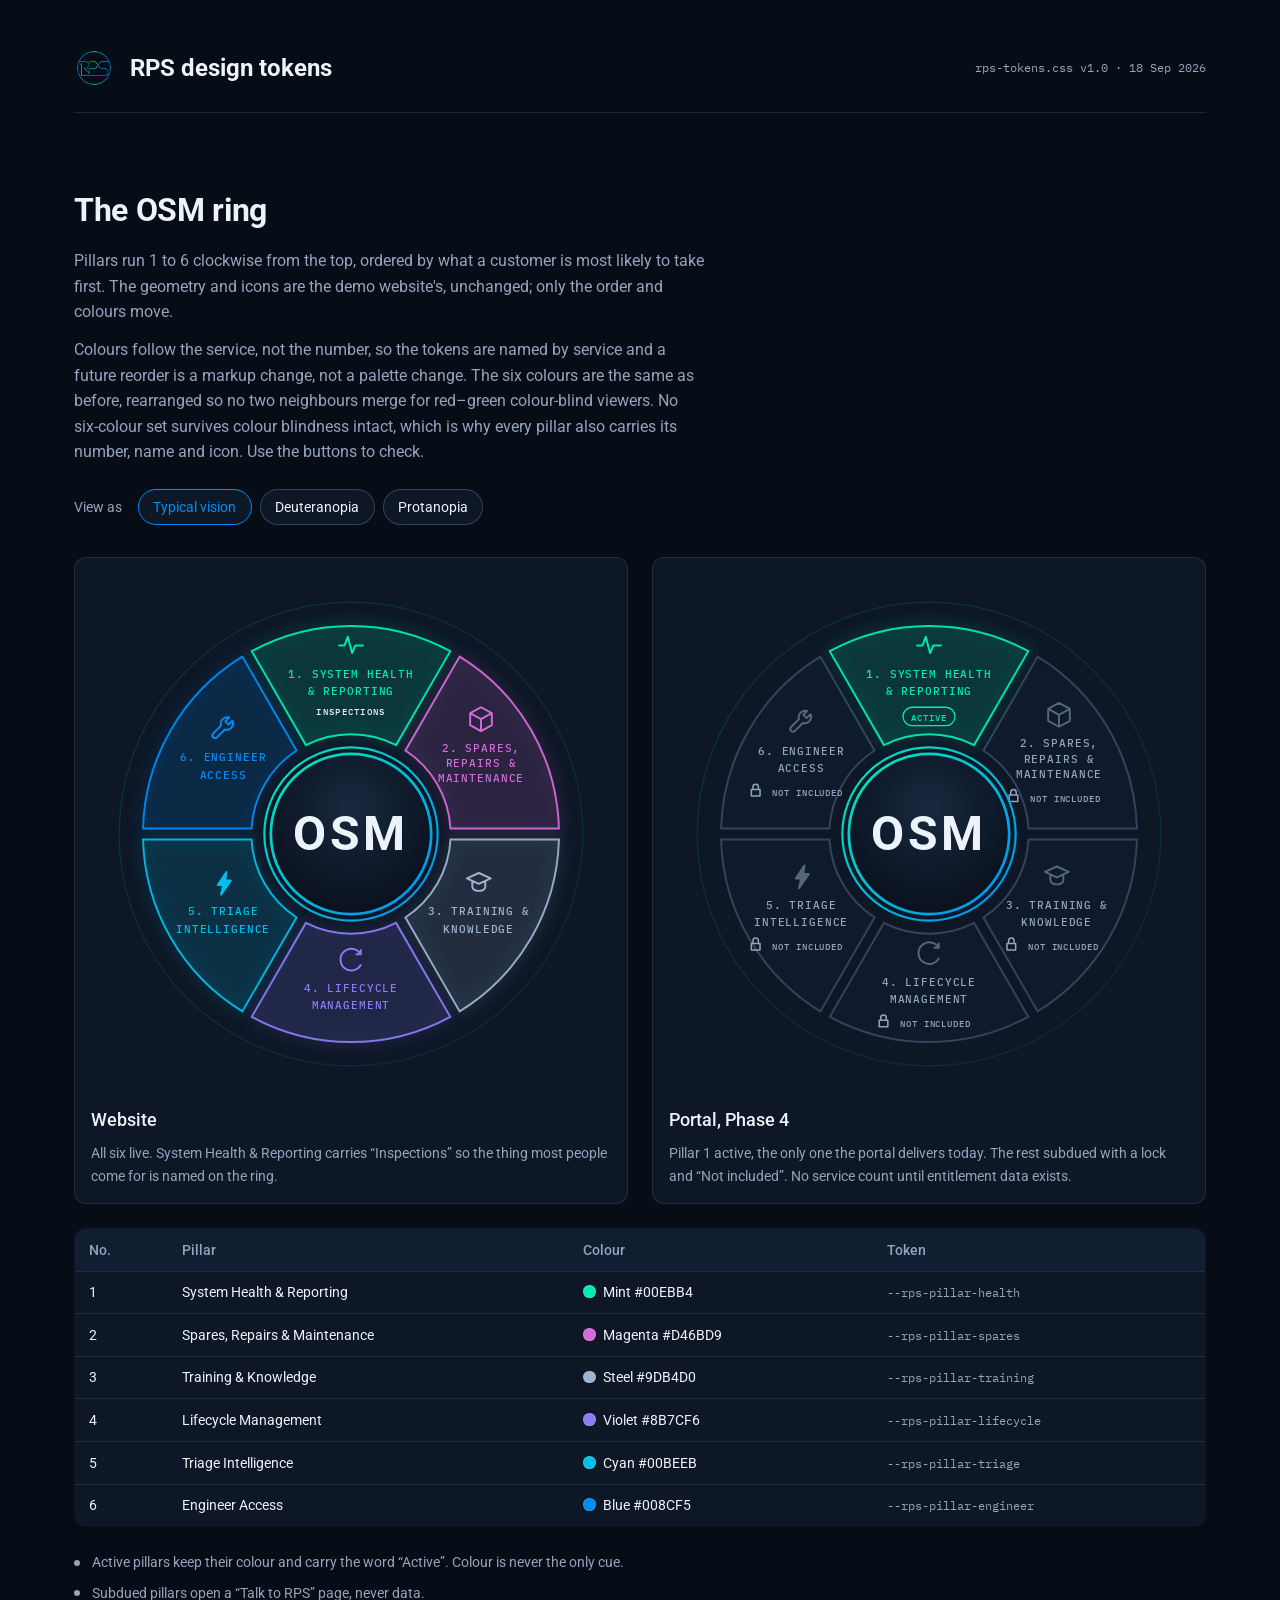
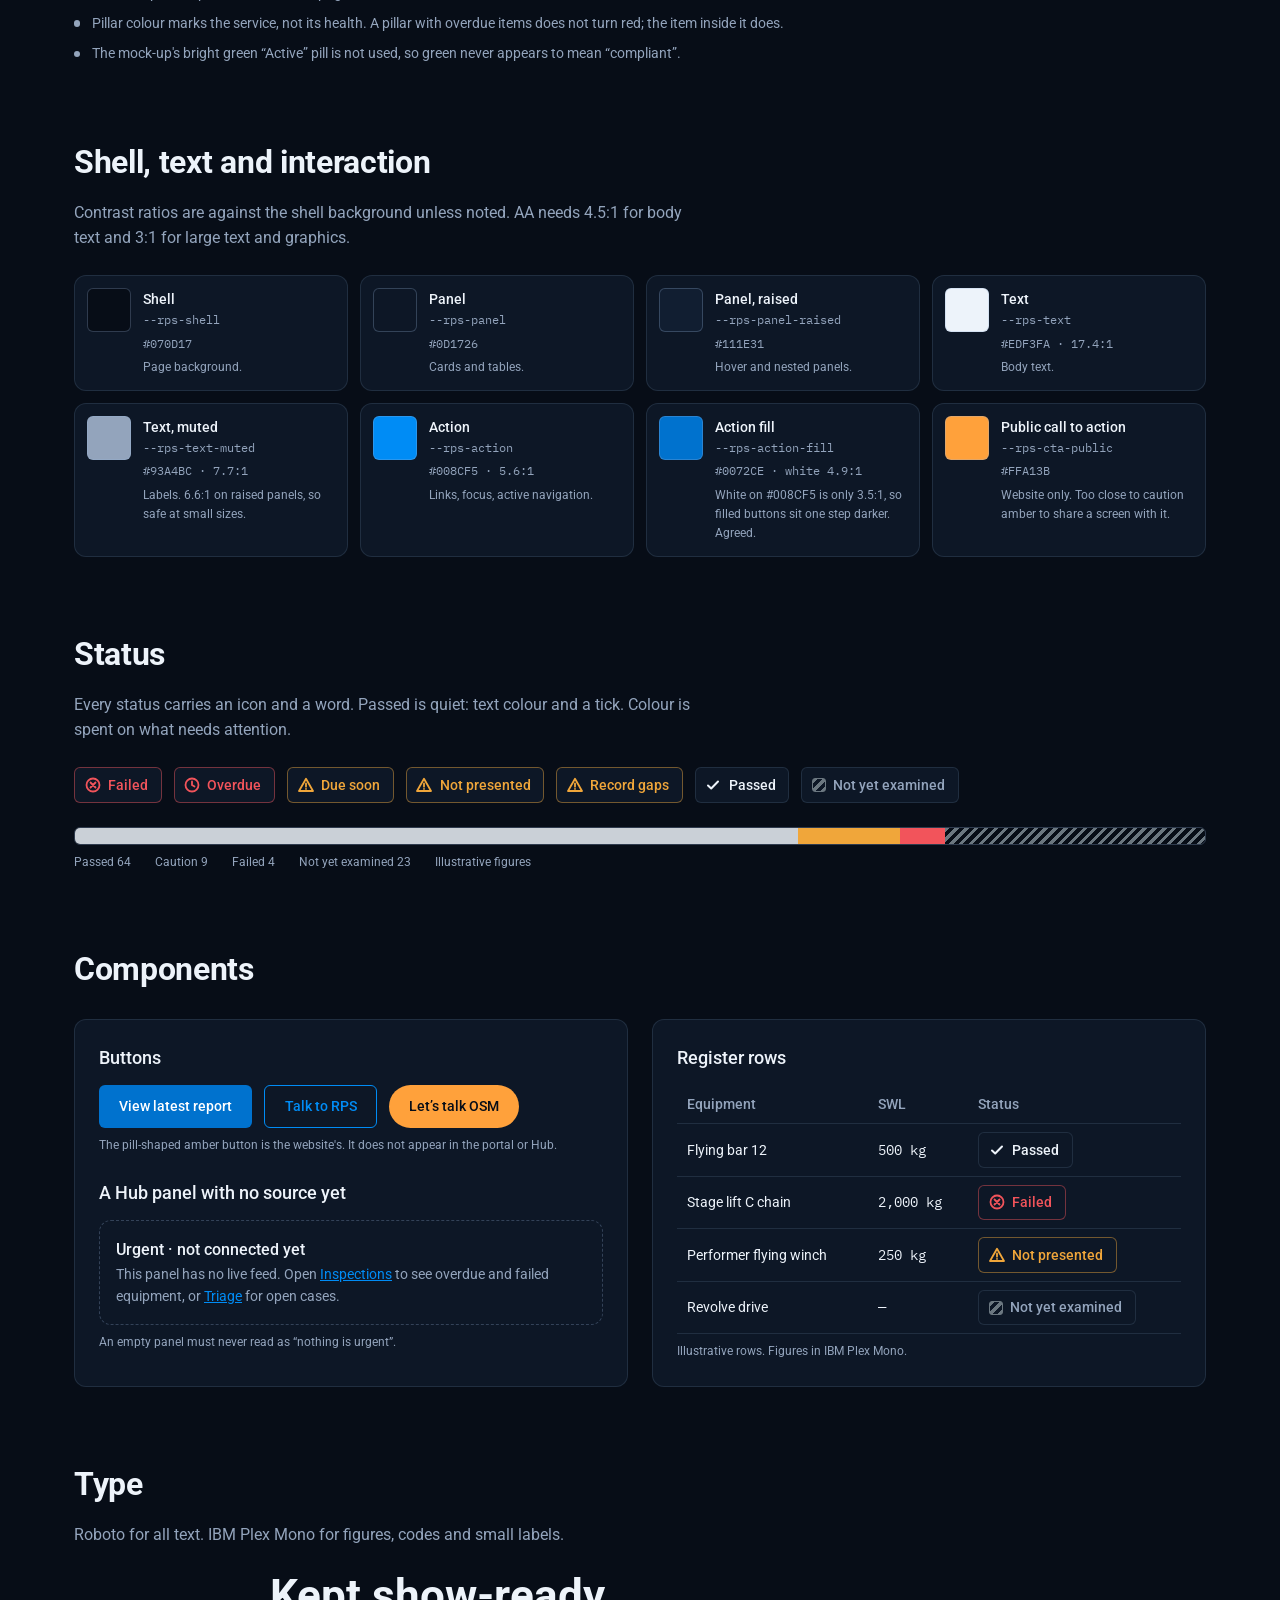
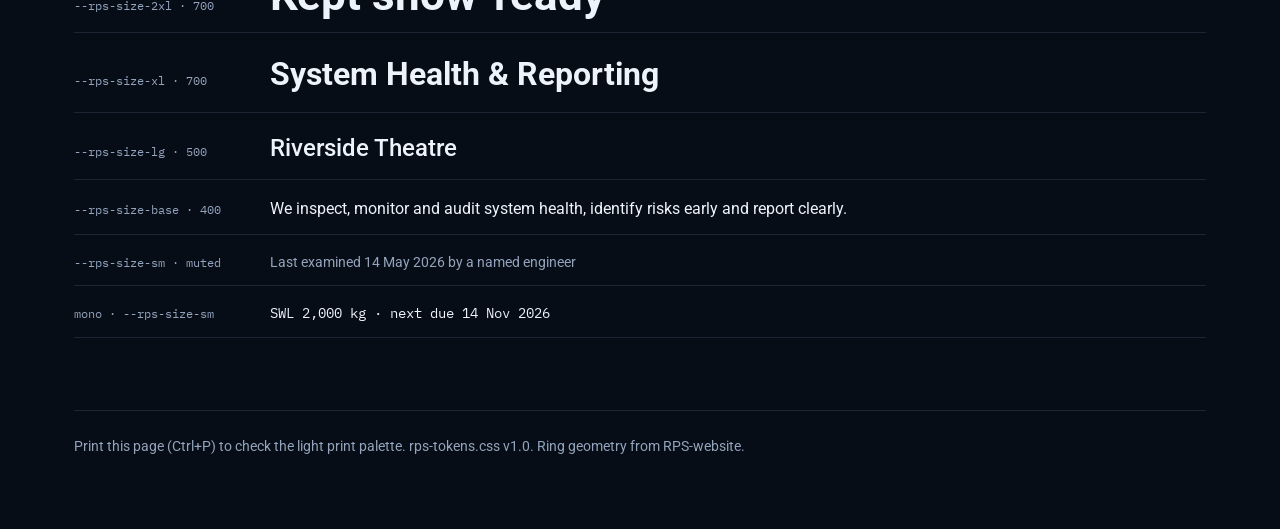
==== commit 09a9be14: "Add files via upload" ====
--- a/index.html
+++ b/index.html
@@ -1,554 +1,265 @@
 <!DOCTYPE html>
-<html lang="en-GB"><head>
-  <meta charset="UTF-8">
-  <meta name="viewport" content="width=device-width, initial-scale=1.0">
-
-  <!-- ============================================================
-       SEO — edit titles & descriptions here
-       ============================================================ -->
-  <title>RPS — Theatre Automation Service, Inspection &amp; Training | Resolution Production Services</title>
-  <meta name="description" content="RPS keeps theatre automation show-ready. Operational Systems Management (OSM), LOLER inspection, planned maintenance, spares and ABTT-accredited training for cruise ship theatres and live venues across the UK and Europe.">
-  <link rel="canonical" href="https://www.1rps.com/">
-  <meta name="robots" content="index, follow, max-image-preview:large">
-  <meta name="theme-color" content="#070D17">
-
-  <!-- Open Graph / social sharing -->
-  <meta property="og:type" content="website">
-  <meta property="og:url" content="https://www.1rps.com/">
-  <meta property="og:site_name" content="Resolution Production Services">
-  <meta property="og:title" content="RPS — Theatre Automation Service, Inspection &amp; Training">
-  <meta property="og:description" content="Operational Systems Management for cruise ship theatres and live venues. Triage intelligence, engineer access, inspection, lifecycle planning, spares and training.">
-  <meta property="og:image" content="https://www.1rps.com/assets/og-image.png">
-  <meta property="og:locale" content="en_GB">
-  <meta name="twitter:card" content="summary_large_image">
-
-  <!-- Structured data: Organization + Services -->
-  <script type="application/ld+json">
-  {
-    "@context": "https://schema.org",
-    "@type": "Organization",
-    "name": "Resolution Production Services",
-    "alternateName": "RPS",
-    "url": "https://www.1rps.com/",
-    "logo": "https://www.1rps.com/assets/rps-logo.png",
-    "email": "info@1rps.com",
-    "description": "Technical service, maintenance, inspection and training for theatre automation systems in cruise ship theatres and live entertainment venues across the UK and Europe.",
-    "areaServed": ["GB", "EU"],
-    "sameAs": [
-      "https://www.linkedin.com/company/resolution-production-services/",
-      "https://www.facebook.com/profile.php?id=61579517594267",
-      "https://www.instagram.com/1rps.2025/"
-    ],
-    "hasOfferCatalog": {
-      "@type": "OfferCatalog",
-      "name": "Operational Systems Management",
-      "itemListElement": [
-        { "@type": "Offer", "itemOffered": { "@type": "Service", "name": "System Health & Reporting", "description": "Inspection, monitoring, auditing and LOLER-compliant reporting for stage machinery." } },
-        { "@type": "Offer", "itemOffered": { "@type": "Service", "name": "Spares, Repairs & Maintenance", "description": "Planned maintenance, repairs, spares and consumables management." } },
-        { "@type": "Offer", "itemOffered": { "@type": "Service", "name": "Training & Knowledge", "description": "ABTT-accredited theatre automation training and operator documentation." } },
-        { "@type": "Offer", "itemOffered": { "@type": "Service", "name": "Lifecycle Management", "description": "Upgrade paths, legacy refurbishment and obsolescence planning for automation systems." } },
-        { "@type": "Offer", "itemOffered": { "@type": "Service", "name": "Triage Intelligence", "description": "AI-assisted fault triage that captures, categorises and prioritises automation issues fast." } },
-        { "@type": "Offer", "itemOffered": { "@type": "Service", "name": "Engineer Access", "description": "Remote and on-site support from experienced theatre automation engineers." } }
-      ]
-    }
-  }
-  </script>
-
-  <!-- Fonts -->
-  <link rel="preconnect" href="https://fonts.googleapis.com">
-  <link rel="preconnect" href="https://fonts.gstatic.com" crossorigin="">
-  <link href="https://fonts.googleapis.com/css2?family=IBM+Plex+Mono:wght@400;500;600&amp;family=Roboto:wght@400;500;700&amp;display=swap" rel="stylesheet">
-
-  <link rel="stylesheet" href="styles.css">
+<html lang="en-GB">
+<head>
+<meta charset="UTF-8">
+<meta name="viewport" content="width=device-width, initial-scale=1">
+<title>rps-design · token sample v1.0</title>
+<link rel="preconnect" href="https://fonts.googleapis.com">
+<link rel="preconnect" href="https://fonts.gstatic.com" crossorigin>
+<link href="https://fonts.googleapis.com/css2?family=IBM+Plex+Mono:wght@400;500&family=Roboto:wght@400;500;700&display=swap" rel="stylesheet">
+<link rel="stylesheet" href="rps-tokens.css">
+<style>
+*{box-sizing:border-box;margin:0;padding:0}
+body{background:var(--rps-shell);color:var(--rps-text);font-family:var(--rps-font-sans);line-height:1.6;font-size:var(--rps-size-base)}
+a{color:var(--rps-action)}
+:focus-visible{outline:2px solid var(--rps-action);outline-offset:3px;border-radius:4px}
+.wrap{max-width:1180px;margin:0 auto;padding:var(--rps-space-7) var(--rps-space-5) var(--rps-space-8)}
+header.top{display:flex;align-items:center;gap:var(--rps-space-4);padding-bottom:var(--rps-space-5);border-bottom:1px solid var(--rps-line)}
+header.top img{width:40px;height:40px}
+header.top h1{font-size:var(--rps-size-lg);font-weight:700}
+header.top .ver{margin-left:auto;font-family:var(--rps-font-mono);font-size:var(--rps-size-xs);color:var(--rps-text-muted)}
+h2{font-size:var(--rps-size-xl);font-weight:700;margin:var(--rps-space-8) 0 var(--rps-space-3);letter-spacing:-.01em}
+h3{font-size:var(--rps-size-md);font-weight:500;margin-bottom:var(--rps-space-2)}
+.lead{color:var(--rps-text-muted);max-width:70ch}
+.lead + .lead{margin-top:var(--rps-space-3)}
+code{font-family:var(--rps-font-mono);font-size:.85em;color:var(--rps-text-muted)}
+.mono{font-family:var(--rps-font-mono)}
+
+/* ---- ring (website CSS, lightly adapted) ---- */
+.rings{display:grid;grid-template-columns:repeat(2,1fr);gap:var(--rps-space-5);margin-top:var(--rps-space-6)}
+.rings figure{background:var(--rps-panel);border:1px solid var(--rps-line);border-radius:var(--rps-radius);padding:var(--rps-space-4)}
+.rings figcaption{margin-top:var(--rps-space-3)}
+.rings figcaption p{color:var(--rps-text-muted);font-size:var(--rps-size-sm)}
+.rings figure.pick{border-color:var(--rps-line-strong)}
+.ring{width:100%;height:auto;display:block;overflow:visible}
+.seg{color:var(--accent)}
+.seg > path{fill:var(--accent);fill-opacity:.1;stroke:var(--accent);stroke-opacity:.95;stroke-width:1.8;
+  filter:drop-shadow(0 0 7px color-mix(in srgb,var(--accent) 55%,transparent))}
+.seg .ic{stroke:currentColor;stroke-width:1.8;stroke-linecap:round;stroke-linejoin:round}
+.seg text{fill:currentColor;font-family:var(--rps-font-mono);font-size:10px;font-weight:500;letter-spacing:.08em;text-anchor:middle}
+.seg .pill{fill:none;stroke:currentColor;stroke-width:1.2}
+.seg text.kw{font-size:8.5px;letter-spacing:.14em;fill:var(--rps-text)}
+.seg text.state{font-size:8px;letter-spacing:.1em}
+.seg--off{color:var(--rps-text-muted)}
+.seg--off > path{fill:var(--rps-panel-raised);fill-opacity:.6;stroke:var(--rps-line-strong);stroke-opacity:1;filter:none}
+.seg--off g > path.ic:not(.lock){opacity:.55}
+.seg--off .lock{stroke-width:1.4}
+.hub{fill:var(--rps-text);font-family:var(--rps-font-sans);font-weight:700;font-size:44px;letter-spacing:.08em;text-anchor:middle;dominant-baseline:central}
+
+.cvd{display:flex;gap:var(--rps-space-2);flex-wrap:wrap;margin-top:var(--rps-space-5);align-items:center}
+.cvd span{color:var(--rps-text-muted);font-size:var(--rps-size-sm);margin-right:var(--rps-space-2)}
+.cvd button{font:inherit;font-size:var(--rps-size-sm);background:var(--rps-panel);color:var(--rps-text);border:1px solid var(--rps-line-strong);border-radius:var(--rps-radius-pill);padding:.35rem .9rem;cursor:pointer}
+.cvd button[aria-pressed="true"]{border-color:var(--rps-action);color:var(--rps-action)}
+body.sim-deut .rings{filter:url(#f-deut)}
+body.sim-prot .rings{filter:url(#f-prot)}
+
+table.map{width:100%;border-collapse:collapse;margin-top:var(--rps-space-5);font-size:var(--rps-size-sm);background:var(--rps-panel);border:1px solid var(--rps-line);border-radius:var(--rps-radius);overflow:hidden}
+table.map th,table.map td{padding:.6rem .9rem;border-bottom:1px solid var(--rps-line);text-align:left;vertical-align:middle}
+table.map thead th{background:var(--rps-panel-raised);font-weight:500;color:var(--rps-text-muted)}
+table.map tr:last-child td{border-bottom:none}
+.dot{display:inline-block;width:.8rem;height:.8rem;border-radius:50%;vertical-align:-1px;margin-right:.45rem;border:1px solid rgba(255,255,255,.15)}
+
+/* ---- portal demo ---- */
+.portal-demo{display:grid;grid-template-columns:1.1fr 1fr;gap:var(--rps-space-6);align-items:center;margin-top:var(--rps-space-5);
+  background:var(--rps-panel);border:1px solid var(--rps-line);border-radius:var(--rps-radius);padding:var(--rps-space-6)}
+.portal-demo .ring{max-width:440px;margin:0 auto}
+.rules{list-style:none;display:grid;gap:var(--rps-space-2);margin-top:var(--rps-space-5)}
+.rules li{color:var(--rps-text-muted);font-size:var(--rps-size-sm);padding-left:1.1rem;position:relative}
+.rules li::before{content:"";position:absolute;left:0;top:.6em;width:.4rem;height:.4rem;border-radius:50%;background:var(--rps-text-muted)}
+.portal-demo ul{list-style:none;display:grid;gap:var(--rps-space-3)}
+.portal-demo li{color:var(--rps-text-muted);font-size:var(--rps-size-sm);padding-left:1.1rem;position:relative}
+.portal-demo li::before{content:"";position:absolute;left:0;top:.6em;width:.4rem;height:.4rem;border-radius:50%;background:var(--rps-text-muted)}
+
+/* ---- swatches ---- */
+.swatches{display:grid;grid-template-columns:repeat(auto-fill,minmax(260px,1fr));gap:var(--rps-space-3);margin-top:var(--rps-space-5)}
+.sw{display:flex;gap:var(--rps-space-3);background:var(--rps-panel);border:1px solid var(--rps-line);border-radius:var(--rps-radius);padding:var(--rps-space-3)}
+.sw__chip{flex:0 0 44px;height:44px;border-radius:var(--rps-radius-sm);border:1px solid var(--rps-line-strong)}
+.sw b{display:block;font-weight:500;font-size:var(--rps-size-sm)}
+.sw code{display:block;font-size:var(--rps-size-xs)}
+.sw .hex{font-family:var(--rps-font-mono);font-size:var(--rps-size-xs);color:var(--rps-text-muted)}
+.sw p{font-size:var(--rps-size-xs);color:var(--rps-text-muted);margin-top:.2rem}
+
+/* ---- status ---- */
+.status-row{display:flex;flex-wrap:wrap;gap:var(--rps-space-3);margin-top:var(--rps-space-5)}
+.st{display:inline-flex;align-items:center;gap:.45rem;font-size:var(--rps-size-sm);font-weight:500;padding:.35rem .8rem .35rem .6rem;border-radius:var(--rps-radius-sm);background:var(--rps-panel);border:1px solid var(--rps-line)}
+.st svg{width:16px;height:16px;flex:none}
+.st--fail{color:var(--rps-status-fail);border-color:color-mix(in srgb,var(--rps-status-fail) 45%,transparent)}
+.st--caution{color:var(--rps-status-caution);border-color:color-mix(in srgb,var(--rps-status-caution) 45%,transparent)}
+.st--pass{color:var(--rps-status-pass)}
+.st--unexamined{color:var(--rps-text-muted)}
+.st--unexamined i{width:14px;height:14px;border-radius:3px;background:var(--rps-hatch);border:1px solid var(--rps-status-unexamined)}
+.bar{display:flex;height:18px;border-radius:var(--rps-radius-sm);overflow:hidden;margin-top:var(--rps-space-5);border:1px solid var(--rps-line-strong)}
+.bar span{display:block}
+.bar .b-pass{background:var(--rps-text);opacity:.85}
+.bar .b-caution{background:var(--rps-status-caution)}
+.bar .b-fail{background:var(--rps-status-fail)}
+.bar .b-un{background:var(--rps-hatch)}
+.bar-key{display:flex;flex-wrap:wrap;gap:var(--rps-space-5);margin-top:var(--rps-space-2);font-size:var(--rps-size-xs);color:var(--rps-text-muted)}
+
+/* ---- components ---- */
+.comps{display:grid;grid-template-columns:1fr 1fr;gap:var(--rps-space-5);margin-top:var(--rps-space-5)}
+.card{background:var(--rps-panel);border:1px solid var(--rps-line);border-radius:var(--rps-radius);padding:var(--rps-space-5)}
+.btns{display:flex;flex-wrap:wrap;gap:var(--rps-space-3);margin-top:var(--rps-space-3)}
+.btn{font:inherit;font-size:var(--rps-size-sm);font-weight:500;border-radius:var(--rps-radius-sm);padding:.6rem 1.2rem;cursor:pointer;border:1px solid transparent;text-decoration:none;display:inline-block}
+.btn--primary{background:var(--rps-action-fill);color:var(--rps-action-on)}
+.btn--secondary{background:transparent;color:var(--rps-action);border-color:var(--rps-action)}
+.btn--public{background:var(--rps-cta-public);color:var(--rps-shell);border-radius:var(--rps-radius-pill)}
+.note{font-size:var(--rps-size-xs);color:var(--rps-text-muted);margin-top:var(--rps-space-2)}
+.empty{border:1px dashed var(--rps-line-strong);border-radius:var(--rps-radius);padding:var(--rps-space-4);margin-top:var(--rps-space-3)}
+.empty strong{display:block;font-weight:500}
+.empty p{font-size:var(--rps-size-sm);color:var(--rps-text-muted)}
+table.reg{width:100%;border-collapse:collapse;font-size:var(--rps-size-sm);margin-top:var(--rps-space-3)}
+table.reg th,table.reg td{text-align:left;padding:.5rem .6rem;border-bottom:1px solid var(--rps-line)}
+table.reg th{color:var(--rps-text-muted);font-weight:500}
+table.reg td.num{font-family:var(--rps-font-mono)}
+.type-spec{display:grid;gap:var(--rps-space-4);margin-top:var(--rps-space-5)}
+.type-spec div{display:grid;grid-template-columns:180px 1fr;gap:var(--rps-space-4);align-items:baseline;border-bottom:1px solid var(--rps-line);padding-bottom:var(--rps-space-3)}
+.type-spec code{font-size:var(--rps-size-xs)}
+footer{margin-top:var(--rps-space-8);padding-top:var(--rps-space-5);border-top:1px solid var(--rps-line);color:var(--rps-text-muted);font-size:var(--rps-size-sm)}
+
+@media (max-width:900px){.rings,.portal-demo,.comps{grid-template-columns:1fr}}
+
+/* ---- print: light, and the rings keep their outlines ---- */
+@media print{
+  body{font-size:10.5pt}
+  .cvd{display:none}
+  .wrap{padding:0}
+  .seg > path{filter:none;fill-opacity:.06}
+  .seg--off > path{fill:#F4F6F8}
+  .seg:not(.seg--off) text{fill:#111820}
+  .hub{fill:#111820}
+  .hubdisc{fill:#FFFFFF}
+  .rings{grid-template-columns:repeat(2,1fr)!important}
+  .portal-demo{grid-template-columns:1fr 1fr!important}
+  .comps{grid-template-columns:1fr 1fr!important}
+  .rings,.portal-demo,.card{break-inside:avoid}
+  h2{break-after:avoid}
+  .bar .b-pass{background:var(--rps-status-pass)}
+}
+</style>
 </head>
 <body>
-
-  <!-- Axis position track (scroll progress, left edge) -->
-  <div class="axis-track" aria-hidden="true"><div class="axis-carriage" id="axisCarriage"></div></div>
-
-  <!-- ============================================================
-       NAVIGATION
-       ============================================================ -->
-  <header class="nav" id="nav">
-    <a class="nav__logo" href="#home" aria-label="RPS home">
-      <img src="assets/img/rps-mark.png" alt="" class="nav__mark" width="34" height="34">
-      <span>RPS</span>
-    </a>
-    <nav class="nav__links" aria-label="Main navigation">
-      <a href="#osm">OSM</a>
-      <a href="#pillars">Services</a>
-      <a href="#plans">Plans</a>
-      <a href="#training">Training</a>
-      <a href="#news">News</a>
-      <a href="#about">About</a>
-    </nav>
-    <div class="nav__actions">
-      <a class="btn btn--ghost" href="tel:+440000000000">Call us</a>
-      <a class="btn btn--amber" href="mailto:info@1rps.com?subject=Let%27s%20talk%20OSM">Email us</a>
+<svg width="0" height="0" style="position:absolute" aria-hidden="true">
+  <!-- Machado et al. 2009, severity 1.0, linear RGB -->
+  <filter id="f-deut" color-interpolation-filters="linearRGB"><feColorMatrix type="matrix" values="0.367322 0.860646 -0.227968 0 0  0.280085 0.672501 0.047413 0 0  -0.011820 0.042940 0.968881 0 0  0 0 0 1 0"/></filter>
+  <filter id="f-prot" color-interpolation-filters="linearRGB"><feColorMatrix type="matrix" values="0.152286 1.052583 -0.204868 0 0  0.114503 0.786281 0.099216 0 0  -0.003882 -0.048116 1.051998 0 0  0 0 0 1 0"/></filter>
+</svg>
+
+<div class="wrap">
+<header class="top">
+  <img src="assets/rps-mark.png" alt="">
+  <h1>RPS design tokens</h1>
+  <span class="ver">rps-tokens.css v1.0 · 18 Sep 2026</span>
+</header>
+
+<h2>The OSM ring</h2>
+<p class="lead">Pillars run 1 to 6 clockwise from the top, ordered by what a customer is most likely to take first. The geometry and icons are the demo website's, unchanged; only the order and colours move.</p>
+<p class="lead">Colours follow the service, not the number, so the tokens are named by service and a future reorder is a markup change, not a palette change. The six colours are the same as before, rearranged so no two neighbours merge for red–green colour-blind viewers. No six-colour set survives colour blindness intact, which is why every pillar also carries its number, name and icon. Use the buttons to check.</p>
+<div class="cvd" role="group" aria-label="Colour vision simulation">
+  <span>View as</span>
+  <button type="button" data-sim="" aria-pressed="true">Typical vision</button>
+  <button type="button" data-sim="sim-deut" aria-pressed="false">Deuteranopia</button>
+  <button type="button" data-sim="sim-prot" aria-pressed="false">Protanopia</button>
+</div>
+<div class="rings rings--two">
+  <figure><svg viewBox="0 0 480 480" class="ring" role="img" aria-label="OSM ring, pillars 1 to 6 clockwise from the top"><defs><linearGradient id="hgpub" x1="0" y1="0" x2="1" y2="1"><stop offset="0" stop-color="#00ebb4"/><stop offset="1" stop-color="#008cf5"/></linearGradient><radialGradient id="hfpub" cx=".5" cy=".34" r=".85"><stop offset="0" stop-color="#18293F"/><stop offset=".55" stop-color="#0D1726"/><stop offset="1" stop-color="#060B14"/></radialGradient></defs><circle cx="240" cy="240" r="214" fill="none" stroke="url(#hgpub)" stroke-opacity=".16"/><g class="seg" style="--accent:var(--rps-pillar-health)" aria-label="1. System Health and Reporting"><path d="M148.36 71.28 A192 192 0 0 1 331.64 71.28 L281.60 157.94 A92 92 0 0 0 198.40 157.94 Z"/><g transform="translate(240,92)"><path class="ic" transform="translate(0,-26)" d="M-11 0 h5 l3 -8 4 15 3 -7 h7" fill="none"/><text y="4">1. SYSTEM HEALTH</text><text y="20">&amp; REPORTING</text><text y="38" class="kw">INSPECTIONS</text></g></g><g class="seg" style="--accent:var(--rps-pillar-spares)" aria-label="2. Spares, Repairs and Maintenance"><path d="M340.30 76.28 A192 192 0 0 1 431.93 235.00 L331.86 235.00 A92 92 0 0 0 290.26 162.94 Z"/><g transform="translate(360,160)"><path class="ic" transform="translate(0,-26)" d="M0 -11 L10 -5.5 V5.5 L0 11 L-10 5.5 V-5.5 Z M-10 -5.5 L0 0 L10 -5.5 M0 0 V11" fill="none"/><text y="4">2. SPARES,</text><text y="18">REPAIRS &amp;</text><text y="32">MAINTENANCE</text></g></g><g class="seg" style="--accent:var(--rps-pillar-training)" aria-label="3. Training and Knowledge"><path d="M431.93 245.00 A192 192 0 0 1 340.30 403.72 L290.26 317.06 A92 92 0 0 0 331.86 245.00 Z"/><g transform="translate(358,311)"><path class="ic" transform="translate(0,-26)" d="M-11 -4 L0 -9 L11 -4 L0 1 Z M-6 -1.5 V4 C-6 6 -3 7.5 0 7.5 S6 6 6 4 V-1.5" fill="none"/><text y="4">3. TRAINING &amp;</text><text y="20">KNOWLEDGE</text></g></g><g class="seg" style="--accent:var(--rps-pillar-lifecycle)" aria-label="4. Lifecycle Management"><path d="M331.64 408.72 A192 192 0 0 1 148.36 408.72 L198.40 322.06 A92 92 0 0 0 281.60 322.06 Z"/><g transform="translate(240,382)"><path class="ic" transform="translate(0,-26)" d="M9 -5 A10 10 0 1 0 9 5 M9 -9 V-5 H5" fill="none"/><text y="4">4. LIFECYCLE</text><text y="20">MANAGEMENT</text></g></g><g class="seg" style="--accent:var(--rps-pillar-triage)" aria-label="5. Triage Intelligence"><path d="M139.70 403.72 A192 192 0 0 1 48.07 245.00 L148.14 245.00 A92 92 0 0 0 189.74 317.06 Z"/><g transform="translate(122,311)"><path class="ic" transform="translate(0,-26)" d="M3 -10 L-5 2 H0 L-2 11 L7 -2 H2 Z" fill="currentColor" stroke="none"/><text y="4">5. TRIAGE</text><text y="20">INTELLIGENCE</text></g></g><g class="seg" style="--accent:var(--rps-pillar-engineer)" aria-label="6. Engineer Access"><path d="M48.07 235.00 A192 192 0 0 1 139.70 76.28 L189.74 162.94 A92 92 0 0 0 148.14 235.00 Z"/><g transform="translate(122,169)"><path class="ic" transform="translate(0,-26)" d="M9 -7 A6 6 0 0 1 1.5 0.5 L-6 8 A2.5 2.5 0 0 1 -9.5 4.5 L-2 -3 A6 6 0 0 1 5.5 -10.5 L2 -7 L5 -4 L8.5 -7.5 Z" fill="none"/><text y="4">6. ENGINEER</text><text y="20">ACCESS</text></g></g><circle cx="240" cy="240" r="80" fill="none" stroke="url(#hgpub)" stroke-width="2"/><circle class="hubdisc" cx="240" cy="240" r="74" fill="url(#hfpub)" stroke="url(#hgpub)" stroke-width="2.5"/><text x="240" y="240" class="hub">OSM</text></svg><figcaption><h3>Website</h3><p>All six live. System Health &amp; Reporting carries “Inspections” so the thing most people come for is named on the ring.</p></figcaption></figure>
+  <figure><svg viewBox="0 0 480 480" class="ring" role="img" aria-label="OSM ring, pillars 1 to 6 clockwise from the top"><defs><linearGradient id="hgpor" x1="0" y1="0" x2="1" y2="1"><stop offset="0" stop-color="#00ebb4"/><stop offset="1" stop-color="#008cf5"/></linearGradient><radialGradient id="hfpor" cx=".5" cy=".34" r=".85"><stop offset="0" stop-color="#18293F"/><stop offset=".55" stop-color="#0D1726"/><stop offset="1" stop-color="#060B14"/></radialGradient></defs><circle cx="240" cy="240" r="214" fill="none" stroke="url(#hgpor)" stroke-opacity=".16"/><g class="seg" style="--accent:var(--rps-pillar-health)" aria-label="1. System Health and Reporting"><path d="M148.36 71.28 A192 192 0 0 1 331.64 71.28 L281.60 157.94 A92 92 0 0 0 198.40 157.94 Z"/><g transform="translate(240,92)"><path class="ic" transform="translate(0,-26)" d="M-11 0 h5 l3 -8 4 15 3 -7 h7" fill="none"/><text y="4">1. SYSTEM HEALTH</text><text y="20">&amp; REPORTING</text><g transform="translate(0,40)"><rect x="-24" y="-9" width="48" height="17" rx="8.5" class="pill"/><text y="3.5" class="state">ACTIVE</text></g></g></g><g class="seg seg--off" style="--accent:var(--rps-pillar-spares)" aria-label="2. Spares, Repairs and Maintenance, not included"><path d="M340.30 76.28 A192 192 0 0 1 431.93 235.00 L331.86 235.00 A92 92 0 0 0 290.26 162.94 Z"/><g transform="translate(360,156)"><path class="ic" transform="translate(0,-26)" d="M0 -11 L10 -5.5 V5.5 L0 11 L-10 5.5 V-5.5 Z M-10 -5.5 L0 0 L10 -5.5 M0 0 V11" fill="none"/><text y="4">2. SPARES,</text><text y="18">REPAIRS &amp;</text><text y="32">MAINTENANCE</text><g transform="translate(-42,48)"><path class="ic lock" d="M-4 0 h8 v6 h-8 Z M-2.5 0 v-2.5 a2.5 2.5 0 0 1 5 0 V0" fill="none"/></g><text y="54" x="6" class="state">NOT INCLUDED</text></g></g><g class="seg seg--off" style="--accent:var(--rps-pillar-training)" aria-label="3. Training and Knowledge, not included"><path d="M431.93 245.00 A192 192 0 0 1 340.30 403.72 L290.26 317.06 A92 92 0 0 0 331.86 245.00 Z"/><g transform="translate(358,305)"><path class="ic" transform="translate(0,-26)" d="M-11 -4 L0 -9 L11 -4 L0 1 Z M-6 -1.5 V4 C-6 6 -3 7.5 0 7.5 S6 6 6 4 V-1.5" fill="none"/><text y="4">3. TRAINING &amp;</text><text y="20">KNOWLEDGE</text><g transform="translate(-42,36)"><path class="ic lock" d="M-4 0 h8 v6 h-8 Z M-2.5 0 v-2.5 a2.5 2.5 0 0 1 5 0 V0" fill="none"/></g><text y="42" x="6" class="state">NOT INCLUDED</text></g></g><g class="seg seg--off" style="--accent:var(--rps-pillar-lifecycle)" aria-label="4. Lifecycle Management, not included"><path d="M331.64 408.72 A192 192 0 0 1 148.36 408.72 L198.40 322.06 A92 92 0 0 0 281.60 322.06 Z"/><g transform="translate(240,376)"><path class="ic" transform="translate(0,-26)" d="M9 -5 A10 10 0 1 0 9 5 M9 -9 V-5 H5" fill="none"/><text y="4">4. LIFECYCLE</text><text y="20">MANAGEMENT</text><g transform="translate(-42,36)"><path class="ic lock" d="M-4 0 h8 v6 h-8 Z M-2.5 0 v-2.5 a2.5 2.5 0 0 1 5 0 V0" fill="none"/></g><text y="42" x="6" class="state">NOT INCLUDED</text></g></g><g class="seg seg--off" style="--accent:var(--rps-pillar-triage)" aria-label="5. Triage Intelligence, not included"><path d="M139.70 403.72 A192 192 0 0 1 48.07 245.00 L148.14 245.00 A92 92 0 0 0 189.74 317.06 Z"/><g transform="translate(122,305)"><path class="ic" transform="translate(0,-26)" d="M3 -10 L-5 2 H0 L-2 11 L7 -2 H2 Z" fill="currentColor" stroke="none"/><text y="4">5. TRIAGE</text><text y="20">INTELLIGENCE</text><g transform="translate(-42,36)"><path class="ic lock" d="M-4 0 h8 v6 h-8 Z M-2.5 0 v-2.5 a2.5 2.5 0 0 1 5 0 V0" fill="none"/></g><text y="42" x="6" class="state">NOT INCLUDED</text></g></g><g class="seg seg--off" style="--accent:var(--rps-pillar-engineer)" aria-label="6. Engineer Access, not included"><path d="M48.07 235.00 A192 192 0 0 1 139.70 76.28 L189.74 162.94 A92 92 0 0 0 148.14 235.00 Z"/><g transform="translate(122,163)"><path class="ic" transform="translate(0,-26)" d="M9 -7 A6 6 0 0 1 1.5 0.5 L-6 8 A2.5 2.5 0 0 1 -9.5 4.5 L-2 -3 A6 6 0 0 1 5.5 -10.5 L2 -7 L5 -4 L8.5 -7.5 Z" fill="none"/><text y="4">6. ENGINEER</text><text y="20">ACCESS</text><g transform="translate(-42,36)"><path class="ic lock" d="M-4 0 h8 v6 h-8 Z M-2.5 0 v-2.5 a2.5 2.5 0 0 1 5 0 V0" fill="none"/></g><text y="42" x="6" class="state">NOT INCLUDED</text></g></g><circle cx="240" cy="240" r="80" fill="none" stroke="url(#hgpor)" stroke-width="2"/><circle class="hubdisc" cx="240" cy="240" r="74" fill="url(#hfpor)" stroke="url(#hgpor)" stroke-width="2.5"/><text x="240" y="240" class="hub">OSM</text></svg><figcaption><h3>Portal, Phase 4</h3><p>Pillar 1 active, the only one the portal delivers today. The rest subdued with a lock and “Not included”. No service count until entitlement data exists.</p></figcaption></figure>
+</div>
+<table class="map">
+  <thead><tr><th>No.</th><th>Pillar</th><th>Colour</th><th>Token</th></tr></thead>
+  <tbody><tr><td>1</td><td>System Health &amp; Reporting</td><td><span class="dot" style="background:var(--rps-pillar-health)"></span>Mint #00EBB4</td><td><code>--rps-pillar-health</code></td></tr><tr><td>2</td><td>Spares, Repairs &amp; Maintenance</td><td><span class="dot" style="background:var(--rps-pillar-spares)"></span>Magenta #D46BD9</td><td><code>--rps-pillar-spares</code></td></tr><tr><td>3</td><td>Training &amp; Knowledge</td><td><span class="dot" style="background:var(--rps-pillar-training)"></span>Steel #9DB4D0</td><td><code>--rps-pillar-training</code></td></tr><tr><td>4</td><td>Lifecycle Management</td><td><span class="dot" style="background:var(--rps-pillar-lifecycle)"></span>Violet #8B7CF6</td><td><code>--rps-pillar-lifecycle</code></td></tr><tr><td>5</td><td>Triage Intelligence</td><td><span class="dot" style="background:var(--rps-pillar-triage)"></span>Cyan #00BEEB</td><td><code>--rps-pillar-triage</code></td></tr><tr><td>6</td><td>Engineer Access</td><td><span class="dot" style="background:var(--rps-pillar-engineer)"></span>Blue #008CF5</td><td><code>--rps-pillar-engineer</code></td></tr></tbody>
+</table>
+<ul class="rules">
+  <li>Active pillars keep their colour and carry the word “Active”. Colour is never the only cue.</li>
+  <li>Subdued pillars open a “Talk to RPS” page, never data.</li>
+  <li>Pillar colour marks the service, not its health. A pillar with overdue items does not turn red; the item inside it does.</li>
+  <li>The mock-up's bright green “Active” pill is not used, so green never appears to mean “compliant”.</li>
+</ul>
+
+<h2>Shell, text and interaction</h2>
+<p class="lead">Contrast ratios are against the shell background unless noted. AA needs 4.5:1 for body text and 3:1 for large text and graphics.</p>
+<div class="swatches">
+  <div class="sw"><span class="sw__chip" style="background:var(--rps-shell)"></span><div><b>Shell</b><code>--rps-shell</code><span class="hex">#070D17</span><p>Page background.</p></div></div>
+  <div class="sw"><span class="sw__chip" style="background:var(--rps-panel)"></span><div><b>Panel</b><code>--rps-panel</code><span class="hex">#0D1726</span><p>Cards and tables.</p></div></div>
+  <div class="sw"><span class="sw__chip" style="background:var(--rps-panel-raised)"></span><div><b>Panel, raised</b><code>--rps-panel-raised</code><span class="hex">#111E31</span><p>Hover and nested panels.</p></div></div>
+  <div class="sw"><span class="sw__chip" style="background:var(--rps-text)"></span><div><b>Text</b><code>--rps-text</code><span class="hex">#EDF3FA · 17.4:1</span><p>Body text.</p></div></div>
+  <div class="sw"><span class="sw__chip" style="background:var(--rps-text-muted)"></span><div><b>Text, muted</b><code>--rps-text-muted</code><span class="hex">#93A4BC · 7.7:1</span><p>Labels. 6.6:1 on raised panels, so safe at small sizes.</p></div></div>
+  <div class="sw"><span class="sw__chip" style="background:var(--rps-action)"></span><div><b>Action</b><code>--rps-action</code><span class="hex">#008CF5 · 5.6:1</span><p>Links, focus, active navigation.</p></div></div>
+  <div class="sw"><span class="sw__chip" style="background:var(--rps-action-fill)"></span><div><b>Action fill</b><code>--rps-action-fill</code><span class="hex">#0072CE · white 4.9:1</span><p>White on #008CF5 is only 3.5:1, so filled buttons sit one step darker. Agreed.</p></div></div>
+  <div class="sw"><span class="sw__chip" style="background:var(--rps-cta-public)"></span><div><b>Public call to action</b><code>--rps-cta-public</code><span class="hex">#FFA13B</span><p>Website only. Too close to caution amber to share a screen with it.</p></div></div>
+</div>
+
+<h2>Status</h2>
+<p class="lead">Every status carries an icon and a word. Passed is quiet: text colour and a tick. Colour is spent on what needs attention.</p>
+<div class="status-row">
+  <span class="st st--fail"><svg viewBox="0 0 16 16" fill="none" stroke="currentColor" stroke-width="1.8" stroke-linecap="round"><circle cx="8" cy="8" r="6.5"/><path d="M5.5 5.5l5 5M10.5 5.5l-5 5"/></svg>Failed</span>
+  <span class="st st--fail"><svg viewBox="0 0 16 16" fill="none" stroke="currentColor" stroke-width="1.8" stroke-linecap="round"><circle cx="8" cy="8" r="6.5"/><path d="M8 4.5V8l2.5 1.5"/></svg>Overdue</span>
+  <span class="st st--caution"><svg viewBox="0 0 16 16" fill="none" stroke="currentColor" stroke-width="1.8" stroke-linejoin="round" stroke-linecap="round"><path d="M8 1.8L15 14H1z"/><path d="M8 6.5v3.2M8 11.8v.1"/></svg>Due soon</span>
+  <span class="st st--caution"><svg viewBox="0 0 16 16" fill="none" stroke="currentColor" stroke-width="1.8" stroke-linejoin="round" stroke-linecap="round"><path d="M8 1.8L15 14H1z"/><path d="M8 6.5v3.2M8 11.8v.1"/></svg>Not presented</span>
+  <span class="st st--caution"><svg viewBox="0 0 16 16" fill="none" stroke="currentColor" stroke-width="1.8" stroke-linejoin="round" stroke-linecap="round"><path d="M8 1.8L15 14H1z"/><path d="M8 6.5v3.2M8 11.8v.1"/></svg>Record gaps</span>
+  <span class="st st--pass"><svg viewBox="0 0 16 16" fill="none" stroke="currentColor" stroke-width="2" stroke-linecap="round" stroke-linejoin="round"><path d="M3 8.5l3.2 3L13 4.5"/></svg>Passed</span>
+  <span class="st st--unexamined"><i></i>Not yet examined</span>
+</div>
+<div class="bar" role="img" aria-label="Example estate: 64 passed, 9 caution, 4 failed, 23 not yet examined">
+  <span class="b-pass" style="width:64%"></span><span class="b-caution" style="width:9%"></span><span class="b-fail" style="width:4%"></span><span class="b-un" style="width:23%"></span>
+</div>
+<div class="bar-key"><span>Passed 64</span><span>Caution 9</span><span>Failed 4</span><span>Not yet examined 23</span><span>Illustrative figures</span></div>
+
+<h2>Components</h2>
+<div class="comps">
+  <div class="card">
+    <h3>Buttons</h3>
+    <div class="btns">
+      <button class="btn btn--primary" type="button">View latest report</button>
+      <button class="btn btn--secondary" type="button">Talk to RPS</button>
+      <a class="btn btn--public" href="#">Let’s talk OSM</a>
     </div>
-    <button class="nav__burger" id="burger" aria-label="Open menu" aria-expanded="false">
-      <span></span><span></span><span></span>
-    </button>
-  </header>
-
-  <main>
-
-  <!-- ============================================================
-       HERO
-       ============================================================ -->
-  <section class="hero" id="home">
-    <div class="hero__glow" aria-hidden="true"></div>
-    <p class="cue cue--hero"><span class="cue__num">CUE 0.5</span><span class="cue__state">STANDBY</span></p>
-    <h1 class="hero__title">
-      <span class="hero__line">Live Entertainment automation,</span>
-      <span class="hero__line hero__line--grad">kept show-ready.</span>
-    </h1>
-    <p class="hero__sub">RPS provides expert technical Service, Inspection and Training for automation
-      systems in <a href="#about">cruise ship theatres and live venues</a> across the UK and Europe —
-      so the only surprises in your show are the ones you scripted.</p>
-    <div class="hero__cta">
-      <a class="btn btn--amber btn--lg" href="#contact">Let's talk OSM</a>
-      <a class="btn btn--outline btn--lg" href="#pillars">Explore our services</a>
+    <p class="note">The pill-shaped amber button is the website's. It does not appear in the portal or Hub.</p>
+
+    <h3 style="margin-top:var(--rps-space-5)">A Hub panel with no source yet</h3>
+    <div class="empty">
+      <strong>Urgent · not connected yet</strong>
+      <p>This panel has no live feed. Open <a href="#">Inspections</a> to see overdue and failed equipment, or <a href="#">Triage</a> for open cases.</p>
     </div>
-
-    <!-- Telemetry ticker -->
-    <div class="telemetry" aria-hidden="true">
-      <div class="telemetry__inner" id="ticker">
-        <span>AXIS 01 · FLY BAR 12 · POSITION 8.450 m · OK</span>
-        <span>AXIS 04 · STAGE LIFT C · LOAD 612 kg · OK</span>
-        <span>AXIS 09 · PERFORMER FLY · CUE 47 COMPLETE</span>
-        <span>LOLER INSPECTION · PASSED</span>
-        <span>AXIS 14 · REVOLVE · 2.0 rpm · OK</span>
-        <span>PPM SCHEDULE · ON TRACK</span>
-      </div>
-    </div>
-  </section>
-
-  <!-- ============================================================
-       VIDEO BAND — hero film reduced to a quiet strip
-       ============================================================ -->
-  <div class="video-band" aria-hidden="true">
-    <video class="video-band__video" id="heroVideo" autoplay="" muted="" loop="" playsinline="" poster="assets/video/rps-hero-poster.jpg"></video>
-    <div class="video-band__scrim"></div>
+    <p class="note">An empty panel must never read as “nothing is urgent”.</p>
   </div>
-
-  <!-- ============================================================
-       OSM INTRO
-       ============================================================ -->
-  <section class="section" id="osm">
-    <p class="cue reveal"><span class="cue__num">CUE 1.0</span><span class="cue__state">GO</span></p>
-    <h2 class="section__title reveal">Operational Systems <em>Management</em></h2>
-
-    <!-- OSM wheel — each segment links to its pillar card below -->
-    <div class="wheel reveal" role="navigation" aria-label="OSM service wheel">
-      <svg viewBox="0 0 480 480" class="wheel__svg">
-        <defs>
-          <linearGradient id="hubGrad" x1="0" y1="0" x2="1" y2="1">
-            <stop offset="0" stop-color="#00ebb4"></stop><stop offset="1" stop-color="#008cf5"></stop>
-          </linearGradient>
-          <radialGradient id="hubFill" cx="0.5" cy="0.34" r="0.85">
-            <stop offset="0" stop-color="#18293F"></stop>
-            <stop offset="0.55" stop-color="#0D1726"></stop>
-            <stop offset="1" stop-color="#060B14"></stop>
-          </radialGradient>
-          <radialGradient id="wheelSheen" cx="0.5" cy="0.28" r="0.72">
-            <stop offset="0" stop-color="#ffffff" stop-opacity="0.05"></stop>
-            <stop offset="0.6" stop-color="#ffffff" stop-opacity="0"></stop>
-          </radialGradient>
-          <filter id="hubTextGlow" x="-60%" y="-60%" width="220%" height="220%">
-            <feDropShadow dx="0" dy="0" stdDeviation="4" flood-color="#00ebb4" flood-opacity="0.6"></feDropShadow>
-          </filter>
-        </defs>
-
-        <!-- outer framing ring -->
-        <circle cx="240" cy="240" r="214" fill="none" stroke="url(#hubGrad)" stroke-opacity="0.16" stroke-width="1"></circle>
-
-        <a href="#p1" class="seg" style="--accent:var(--rps-pillar-health)" aria-label="1. System Health and Reporting">
-          <path d="M148.36 71.28 A192 192 0 0 1 331.64 71.28 L281.60 157.94 A92 92 0 0 0 198.40 157.94 Z"></path>
-          <g transform="translate(240,92)">
-            <path class="seg__icon" transform="translate(0,-26)" d="M-11 0 h5 l3 -8 4 15 3 -7 h7" fill="none"></path>
-            <text y="4">1. SYSTEM HEALTH</text>
-            <text y="20">&amp; REPORTING</text>
-            <text y="38" class="seg__kw">INSPECTIONS</text>
-          </g>
-        </a>
-        <a href="#p2" class="seg" style="--accent:var(--rps-pillar-spares)" aria-label="2. Spares, Repairs and Maintenance">
-          <path d="M340.30 76.28 A192 192 0 0 1 431.93 235.00 L331.86 235.00 A92 92 0 0 0 290.26 162.94 Z"></path>
-          <g transform="translate(360,160)">
-            <path class="seg__icon" transform="translate(0,-26)" d="M0 -11 L10 -5.5 V5.5 L0 11 L-10 5.5 V-5.5 Z M-10 -5.5 L0 0 L10 -5.5 M0 0 V11" fill="none"></path>
-            <text y="4">2. SPARES,</text>
-            <text y="18">REPAIRS &amp;</text>
-            <text y="32">MAINTENANCE</text>
-          </g>
-        </a>
-        <a href="#p3" class="seg" style="--accent:var(--rps-pillar-training)" aria-label="3. Training and Knowledge">
-          <path d="M431.93 245.00 A192 192 0 0 1 340.30 403.72 L290.26 317.06 A92 92 0 0 0 331.86 245.00 Z"></path>
-          <g transform="translate(358,311)">
-            <path class="seg__icon" transform="translate(0,-26)" d="M-11 -4 L0 -9 L11 -4 L0 1 Z M-6 -1.5 V4 C-6 6 -3 7.5 0 7.5 S6 6 6 4 V-1.5" fill="none"></path>
-            <text y="4">3. TRAINING &amp;</text>
-            <text y="20">KNOWLEDGE</text>
-          </g>
-        </a>
-        <a href="#p4" class="seg" style="--accent:var(--rps-pillar-lifecycle)" aria-label="4. Lifecycle Management">
-          <path d="M331.64 408.72 A192 192 0 0 1 148.36 408.72 L198.40 322.06 A92 92 0 0 0 281.60 322.06 Z"></path>
-          <g transform="translate(240,382)">
-            <path class="seg__icon" transform="translate(0,-26)" d="M9 -5 A10 10 0 1 0 9 5 M9 -9 V-5 H5" fill="none"></path>
-            <text y="4">4. LIFECYCLE</text>
-            <text y="20">MANAGEMENT</text>
-          </g>
-        </a>
-        <a href="#p5" class="seg" style="--accent:var(--rps-pillar-triage)" aria-label="5. Triage Intelligence">
-          <path d="M139.70 403.72 A192 192 0 0 1 48.07 245.00 L148.14 245.00 A92 92 0 0 0 189.74 317.06 Z"></path>
-          <g transform="translate(122,311)">
-            <path class="seg__icon" transform="translate(0,-26)" d="M3 -10 L-5 2 H0 L-2 11 L7 -2 H2 Z" fill="currentColor" stroke="none"></path>
-            <text y="4">5. TRIAGE</text>
-            <text y="20">INTELLIGENCE</text>
-          </g>
-        </a>
-        <a href="#p6" class="seg" style="--accent:var(--rps-pillar-engineer)" aria-label="6. Engineer Access">
-          <path d="M48.07 235.00 A192 192 0 0 1 139.70 76.28 L189.74 162.94 A92 92 0 0 0 148.14 235.00 Z"></path>
-          <g transform="translate(122,169)">
-            <path class="seg__icon" transform="translate(0,-26)" d="M9 -7 A6 6 0 0 1 1.5 0.5 L-6 8 A2.5 2.5 0 0 1 -9.5 4.5 L-2 -3 A6 6 0 0 1 5.5 -10.5 L2 -7 L5 -4 L8.5 -7.5 Z" fill="none"></path>
-            <text y="4">6. ENGINEER</text>
-            <text y="20">ACCESS</text>
-          </g>
-        </a>
-
-        <!-- light-from-above sheen across the whole wheel -->
-        <circle cx="240" cy="240" r="192" fill="url(#wheelSheen)" pointer-events="none"></circle>
-
-        <!-- glossy hub -->
-        <circle cx="240" cy="240" r="80" fill="none" stroke="url(#hubGrad)" stroke-width="2" class="wheel__hubring"></circle>
-        <circle cx="240" cy="240" r="74" fill="url(#hubFill)" stroke="url(#hubGrad)" stroke-width="2.5"></circle>
-        <ellipse cx="240" cy="205" rx="48" ry="22" fill="#ffffff" opacity="0.05" pointer-events="none"></ellipse>
-        <text x="240" y="240" class="wheel__hub" filter="url(#hubTextGlow)">OSM</text>
-      </svg>
-    </div>
-
-    <p class="section__lead section__lead--center reveal">OSM is our comprehensive service that manages your
-      automation systems across their entire lifecycle — proactive, end-to-end, on your terms. Structured
-      support that means <strong>fewer failures, faster resolution</strong> and a team that can focus on
-      the show. Tap a segment to explore each pillar.</p>
-
-    <div class="osm-badges reveal">
-      <div class="osm-badge"><h3>Structured. Proactive.</h3><p>On your terms — from one-off <a href="#plans">inspections</a> to a fully managed PPM programme.</p></div>
-      <div class="osm-badge"><h3>Fewer failures.</h3><p>Faster resolution, with <a href="#pillars">triage intelligence</a> routing issues to the right people first time.</p></div>
-      <div class="osm-badge"><h3>Maximum performance.</h3><p>Planned. Managed. Future-ready — with clear <a href="#pillars">lifecycle roadmaps</a> for every system.</p></div>
-    </div>
-  </section>
-
-  <!-- ============================================================
-       SIX PILLARS
-       ============================================================ -->
-  <section class="section" id="pillars">
-    <p class="cue reveal"><span class="cue__num">CUE 2.0</span><span class="cue__state">GO</span></p>
-    <h2 class="section__title reveal">Six pillars. <em>One service.</em></h2>
-    <p class="section__lead reveal">One cohesive service, six connected disciplines — every part of the
-      wheel feeds the others.</p>
-
-    <div class="pillars">
-      <article class="pillar reveal" id="p1" style="--accent:var(--rps-pillar-health)">
-        <span class="pillar__badge" aria-hidden="true"><svg viewBox="0 0 24 24"><path d="M2 12 h5 l2.5 -7 3.5 14 2.5 -7 h6.5" fill="none" stroke="currentColor" stroke-width="1.8" stroke-linecap="round" stroke-linejoin="round"></path></svg></span>
-        <span class="pillar__num">01</span>
-        <h3>System Health &amp; Reporting</h3>
-        <p>Visibility you can act on. We inspect, monitor and audit system health, identify risks early and
-          provide clear reporting — including <a href="#plans">LOLER inspection</a> — so you stay in control.</p>
-      </article>
-      <article class="pillar reveal" id="p2" style="--accent:var(--rps-pillar-spares)">
-        <span class="pillar__badge" aria-hidden="true"><svg viewBox="0 0 24 24"><path d="M12 2.5 L21 7.5 V16.5 L12 21.5 L3 16.5 V7.5 Z M3 7.5 L12 12.5 L21 7.5 M12 12.5 V21.5" fill="none" stroke="currentColor" stroke-width="1.8" stroke-linejoin="round"></path></svg></span>
-        <span class="pillar__num">02</span>
-        <h3>Spares, Repairs &amp; Maintenance</h3>
-        <p>Right parts. Right time. We help you plan and manage spares, consumables and
-          <a href="#plans">maintenance</a> so you're prepared — not caught out.</p>
-      </article>
-      <article class="pillar reveal" id="p3" style="--accent:var(--rps-pillar-training)">
-        <span class="pillar__badge" aria-hidden="true"><svg viewBox="0 0 24 24"><path d="M1.5 8.5 L12 3.5 L22.5 8.5 L12 13.5 Z M6 11 V16 C6 18 8.7 19.5 12 19.5 S18 18 18 16 V11" fill="none" stroke="currentColor" stroke-width="1.8" stroke-linejoin="round"></path></svg></span>
-        <span class="pillar__num">03</span>
-        <h3>Training &amp; Knowledge</h3>
-        <p>A learning platform and documentation so your team has the knowledge to operate and maintain
-          systems with confidence. See our <a href="#training">ABTT-accredited courses</a>.</p>
-      </article>
-      <article class="pillar reveal" id="p4" style="--accent:var(--rps-pillar-lifecycle)">
-        <span class="pillar__badge" aria-hidden="true"><svg viewBox="0 0 24 24"><path d="M19 8 A8.5 8.5 0 1 0 19 16 M19 3.5 V8 H14.5" fill="none" stroke="currentColor" stroke-width="1.8" stroke-linecap="round" stroke-linejoin="round"></path></svg></span>
-        <span class="pillar__num">04</span>
-        <h3>Lifecycle Management</h3>
-        <p>Plan ahead. Stay ahead. Upgrade paths, legacy refurbs and obsolescence planning keep your systems
-          reliable and future-ready.</p>
-      </article>
-      <article class="pillar reveal" id="p5" style="--accent:var(--rps-pillar-triage)">
-        <span class="pillar__badge" aria-hidden="true"><svg viewBox="0 0 24 24"><path d="M13 3 L7 12 H11.5 L10 21 L17 9 H12.5 Z" fill="currentColor"></path></svg></span>
-        <span class="pillar__num">05</span>
-        <h3>Triage Intelligence</h3>
-        <p>Smart. Structured. Fast. Our Triage App captures, categorises and prioritises issues to get the
-          right information to the right people — fast.</p>
-      </article>
-      <article class="pillar reveal" id="p6" style="--accent:var(--rps-pillar-engineer)">
-        <span class="pillar__badge" aria-hidden="true"><svg viewBox="0 0 24 24"><path d="M19 6 A5 5 0 0 1 12.5 12 L6 18.5 A2.2 2.2 0 0 1 2.9 15.4 L9.4 9 A5 5 0 0 1 15.5 2.4 L12.5 5.4 L15 7.9 L18 4.9 Z" fill="none" stroke="currentColor" stroke-width="1.8" stroke-linejoin="round"></path></svg></span>
-        <span class="pillar__num">06</span>
-        <h3>Engineer Access</h3>
-        <p>Expertise at your fingertips. A whole-support partnership with experienced automation engineers,
-          remote and on-site — efficient and effective.</p>
-      </article>
-    </div>
-  </section>
-
-  <!-- ============================================================
-       OUTCOMES STRIP
-       ============================================================ -->
-  <section class="outcomes reveal" aria-label="What OSM delivers">
-    <div class="outcome"><h3>Reduce downtime</h3><p>Issues resolved faster and prevented sooner.</p></div>
-    <div class="outcome"><h3>Improve reliability</h3><p>Healthier systems. Better shows.</p></div>
-    <div class="outcome"><h3>Support your team</h3><p>We augment your team — not replace it.</p></div>
-    <div class="outcome"><h3>Control costs</h3><p>Planned investment. Fewer surprises.</p></div>
-    <div class="outcome"><h3>Plan the future</h3><p>Clear roadmaps and lifecycle strategy.</p></div>
-  </section>
-
-  <!-- ============================================================
-       SERVICE PLANS
-       ============================================================ -->
-  <section class="section" id="plans">
-    <p class="cue reveal"><span class="cue__num">CUE 3.0</span><span class="cue__state">GO</span></p>
-    <h2 class="section__title reveal">Choose your <em>level of assurance</em></h2>
-    <p class="section__lead reveal">OSM is a tiered assurance programme for live performance automation
-      systems. Each tier blends intelligent triage, specialist engineering access and lifecycle planning —
-      scaling from small venues to mission-critical cruise fleets. Not sure which fits?
-      <a href="#contact">Talk to us</a>.</p>
-
-    <div class="tiers reveal">
-      <article class="tier">
-        <h3>OSM Ready</h3>
-        <p class="tier__tag">Performance Ready</p>
-        <p class="tier__desc">The foundation package — access to specialist automation expertise, annual
-          system health reviews and structured triage support.</p>
-        <p class="tier__apps"><strong>Typical applications:</strong> small theatres, museums, visitor
-          attractions, educational venues, small automation systems.</p>
-      </article>
-      <article class="tier tier--featured">
-        <h3>OSM Managed</h3>
-        <p class="tier__tag">Performance Managed</p>
-        <p class="tier__desc">A proactive service providing operational oversight, maintenance planning
-          and priority access to engineering expertise.</p>
-        <p class="tier__apps"><strong>Typical applications:</strong> large theatres, cruise ships, arenas,
-          corporate venues, regional attractions.</p>
-      </article>
-      <article class="tier">
-        <h3>OSM Critical</h3>
-        <p class="tier__tag">Performance Assured</p>
-        <p class="tier__desc">A comprehensive operational assurance programme for systems where downtime
-          has significant operational impact.</p>
-        <p class="tier__apps"><strong>Typical applications:</strong> cruise fleets, major attractions,
-          broadcast facilities, high-profile theatres, mission-critical automation systems.</p>
-      </article>
-    </div>
-
-    <div class="plans-wrap reveal">
-      <table class="plans" aria-label="OSM tier comparison">
-        <thead>
-          <tr>
-            <th scope="col">What's included</th>
-            <th scope="col">OSM<br>Ready</th>
-            <th scope="col" class="plans__featured">OSM<br>Managed</th>
-            <th scope="col">OSM<br>Critical</th>
-          </tr>
-        </thead>
-        <tbody>
-          <tr class="plans__cat"><th colspan="4" scope="colgroup">Inspection &amp; Reporting</th></tr>
-          <tr><th scope="row">Annual system inspection</th><td>✔</td><td class="plans__featured">✔</td><td>✔</td></tr>
-          <tr><th scope="row">Quarterly health reviews</th><td></td><td class="plans__featured">✔</td><td>✔</td></tr>
-          <tr><th scope="row">Health reporting</th><td>Basic</td><td class="plans__featured">Enhanced</td><td>Executive</td></tr>
-          <tr><th scope="row">Risk register</th><td></td><td class="plans__featured">✔</td><td>✔</td></tr>
-          <tr class="plans__cat"><th colspan="4" scope="colgroup">Spares, Repairs &amp; Maintenance</th></tr>
-          <tr><th scope="row">Critical spares review</th><td></td><td class="plans__featured">✔</td><td>✔</td></tr>
-          <tr><th scope="row">Maintenance planning</th><td></td><td class="plans__featured">✔</td><td>✔</td></tr>
-          <tr><th scope="row">Vendor coordination</th><td></td><td class="plans__featured"></td><td>✔</td></tr>
-          <tr><th scope="row">Stock management guidance</th><td></td><td class="plans__featured"></td><td>✔</td></tr>
-          <tr class="plans__cat"><th colspan="4" scope="colgroup">Training &amp; Knowledge</th></tr>
-          <tr><th scope="row">Learning portal — fundamentals</th><td>✔</td><td class="plans__featured">✔</td><td>✔</td></tr>
-          <tr><th scope="row">Learning portal — operations</th><td></td><td class="plans__featured">✔</td><td>✔</td></tr>
-          <tr><th scope="row">Annual refresher training</th><td></td><td class="plans__featured">✔</td><td>✔</td></tr>
-          <tr><th scope="row">Operator guidance &amp; mentoring</th><td></td><td class="plans__featured">✔</td><td>✔</td></tr>
-          <tr><th scope="row">Knowledge transfer workshops</th><td></td><td class="plans__featured"></td><td>✔</td></tr>
-          <tr><th scope="row">New staff onboarding support</th><td></td><td class="plans__featured"></td><td>✔</td></tr>
-          <tr class="plans__cat"><th colspan="4" scope="colgroup">Lifecycle &amp; Obsolescence</th></tr>
-          <tr><th scope="row">Obsolescence review</th><td>✔</td><td class="plans__featured">✔</td><td>✔</td></tr>
-          <tr><th scope="row">Upgrade recommendations</th><td>✔</td><td class="plans__featured">✔</td><td>✔</td></tr>
-          <tr><th scope="row">Lifecycle roadmap</th><td></td><td class="plans__featured">✔</td><td>✔</td></tr>
-          <tr><th scope="row">Multi-year planning</th><td></td><td class="plans__featured">✔</td><td>✔</td></tr>
-          <tr><th scope="row">Budget forecasting</th><td></td><td class="plans__featured"></td><td>✔</td></tr>
-          <tr class="plans__cat"><th colspan="4" scope="colgroup">Triage</th></tr>
-          <tr><th scope="row">Triage App access</th><td>✔</td><td class="plans__featured">✔</td><td>✔</td></tr>
-          <tr><th scope="row">Knowledge base access</th><td>✔</td><td class="plans__featured">✔</td><td>✔</td></tr>
-          <tr><th scope="row">Guided fault diagnosis</th><td>✔</td><td class="plans__featured">✔</td><td>✔</td></tr>
-          <tr><th scope="row">Incident tracking</th><td></td><td class="plans__featured">✔</td><td>✔</td></tr>
-          <tr><th scope="row">Fault trend analysis</th><td></td><td class="plans__featured">✔</td><td>✔</td></tr>
-          <tr><th scope="row">Critical incident escalation</th><td></td><td class="plans__featured"></td><td>✔</td></tr>
-          <tr class="plans__cat"><th colspan="4" scope="colgroup">Engineering Access</th></tr>
-          <tr><th scope="row">Remote engineer access</th><td>✔</td><td class="plans__featured">✔</td><td>✔</td></tr>
-        </tbody>
-      </table>
-    </div>
-
-    <!-- Escalation model -->
-    <div class="escalation reveal" aria-label="OSM escalation model">
-      <p class="escalation__intro">Every issue follows a structured path — engineering resource is deployed
-        only when triage and remote support cannot resolve the fault.</p>
-      <ol class="escalation__flow">
-        <li>Issue occurs</li>
-        <li>RPS triage — app, portal or phone</li>
-        <li>Guided diagnosis</li>
-        <li>Remote engineer escalation</li>
-        <li class="escalation__resolved">Resolved</li>
-      </ol>
-    </div>
-
-    <p class="plans__cta reveal"><a class="btn btn--amber" href="mailto:info@1rps.com?subject=OSM%20tier%20enquiry">Talk to us about pricing</a></p>
-  </section>
-
-  <!-- ============================================================
-       HARDWARE DIVIDER
-       ============================================================ -->
-  <div class="band reveal" role="img" aria-label="Polished stage rigging hardware in close-up">
-    <p class="band__line">The hardware behind the magic — <strong>inspected, maintained, show-ready.</strong></p>
+  <div class="card">
+    <h3>Register rows</h3>
+    <table class="reg">
+      <thead><tr><th>Equipment</th><th>SWL</th><th>Status</th></tr></thead>
+      <tbody>
+        <tr><td>Flying bar 12</td><td class="num">500 kg</td><td><span class="st st--pass"><svg viewBox="0 0 16 16" fill="none" stroke="currentColor" stroke-width="2" stroke-linecap="round" stroke-linejoin="round"><path d="M3 8.5l3.2 3L13 4.5"/></svg>Passed</span></td></tr>
+        <tr><td>Stage lift C chain</td><td class="num">2,000 kg</td><td><span class="st st--fail"><svg viewBox="0 0 16 16" fill="none" stroke="currentColor" stroke-width="1.8" stroke-linecap="round"><circle cx="8" cy="8" r="6.5"/><path d="M5.5 5.5l5 5M10.5 5.5l-5 5"/></svg>Failed</span></td></tr>
+        <tr><td>Performer flying winch</td><td class="num">250 kg</td><td><span class="st st--caution"><svg viewBox="0 0 16 16" fill="none" stroke="currentColor" stroke-width="1.8" stroke-linejoin="round" stroke-linecap="round"><path d="M8 1.8L15 14H1z"/><path d="M8 6.5v3.2M8 11.8v.1"/></svg>Not presented</span></td></tr>
+        <tr><td>Revolve drive</td><td class="num">—</td><td><span class="st st--unexamined"><i></i>Not yet examined</span></td></tr>
+      </tbody>
+    </table>
+    <p class="note">Illustrative rows. Figures in IBM Plex Mono.</p>
   </div>
-
-  <!-- ============================================================
-       TRAINING
-       ============================================================ -->
-  <section class="section" id="training">
-    <p class="cue reveal"><span class="cue__num">CUE 4.0</span><span class="cue__state">GO</span></p>
-    <h2 class="section__title reveal">Training that <em>holds up under pressure</em></h2>
-    <div class="split">
-      <div class="reveal">
-        <p>We deliver structured theatre automation training — including the <strong>ABTT Silver Award in
-          automation</strong> — built on decades of West End, touring and large-scale ceremony experience.
-          Practical, real-world teaching that supports safer operation, improved reliability and greater
-          inspection readiness.</p>
-        <p>From operator fundamentals to maintenance and equipment care for end users, our courses give your
-          team the confidence to run the systems they rely on every night. Training is also built into our
-          <a href="#plans">PPM Programme</a> as standard.</p>
-        <a class="btn btn--outline" href="mailto:info@1rps.com?subject=Training%20enquiry">Book training</a>
-      </div>
-      <ul class="ticklist reveal">
-        <li>ABTT-accredited automation training</li>
-        <li>Maintenance &amp; equipment care for end users</li>
-        <li>Operator fundamentals and safe working practice</li>
-        <li>Delivered at your venue or our training partners</li>
-        <li>Documentation and learning platform included</li>
-      </ul>
-    </div>
-  </section>
-
-  <!-- ============================================================
-       ABOUT
-       ============================================================ -->
-  <section class="section" id="about">
-    <p class="cue reveal"><span class="cue__num">CUE 5.0</span><span class="cue__state">GO</span></p>
-    <h2 class="section__title reveal">Where every <em>detail matters</em></h2>
-    <div class="split">
-      <div class="reveal">
-        <p>Resolution Production Services was built by people who have spent their careers backstage — from
-          West End automation and performer flying to international ceremonies and touring productions. We
-          know what it costs when a system goes down mid-run, and what it takes to make sure it doesn't.</p>
-        <p>Today we're trusted specialists in automation systems for cruise ship theatres and live
-          entertainment venues across the UK and Europe, combining <a href="#pillars">hands-on engineering</a>,
-          <a href="#plans">compliance inspection</a> and <a href="#training">accredited training</a> under one roof.</p>
-      </div>
-      <div class="creds reveal">
-        <div class="cred"><span class="cred__big">30+</span><span>years in live entertainment</span></div>
-        <div class="cred"><span class="cred__big">UK + EU</span><span>venues and fleets served</span></div>
-        <div class="cred"><span class="cred__big">ABTT</span><span>accredited training provider</span></div>
-        <div class="cred"><span class="cred__big">LOLER</span><span>compliant inspection &amp; reporting</span></div>
-      </div>
-    </div>
-  </section>
-
-  <!-- ============================================================
-       NEWS
-       To add a post: copy a news/<slug>.html page, edit it, drop the
-       square image in assets/img/news/, then copy a .news-card block below.
-       ============================================================ -->
-  <section class="section" id="news">
-    <p class="cue reveal"><span class="cue__num">CUE 5.5</span><span class="cue__state">GO</span></p>
-    <h2 class="section__title reveal">Latest <em>news</em></h2>
-    <p class="section__lead reveal">What we've been working on — shows, training, repairs and refurbishments.</p>
-
-    <div class="news reveal">
-      <a class="news-card" href="news/repairs-and-refurbs.html">
-        <span class="news-card__media"><img src="assets/img/news/repairs-and-refurbs.png" alt="RPS repairs and refurbishments — legacy drives" loading="lazy" width="600" height="600"></span>
-        <span class="news-card__body">
-          <span class="news-card__date">28 May 2026</span>
-          <h3 class="news-card__title">Repairs and Refurbs</h3>
-          <span class="news-card__excerpt">Not every automation problem needs a full replacement — we repair and refurbish legacy drives across the whole lifecycle.</span>
-          <span class="news-card__more">Read more →</span>
-        </span>
-      </a>
-      <a class="news-card" href="news/abtt-show-e52.html">
-        <span class="news-card__media"><img src="assets/img/news/abtt-show-e52.png" alt="RPS at the ABTT Theatre Show, Stand E52" loading="lazy" width="600" height="600"></span>
-        <span class="news-card__body">
-          <span class="news-card__date">28 May 2026</span>
-          <h3 class="news-card__title">RPS @ ABTT Show, Stand E52</h3>
-          <span class="news-card__excerpt">Come and find us at the ABTT Theatre Show — Stand E52, 3–4 June 2026, Alexandra Palace, London.</span>
-          <span class="news-card__more">Read more →</span>
-        </span>
-      </a>
-      <a class="news-card" href="news/booking-may-2026.html">
-        <span class="news-card__media"><img src="assets/img/news/booking-may-2026.png" alt="RPS automation maintenance training — booking from 2026" loading="lazy" width="600" height="600"></span>
-        <span class="news-card__body">
-          <span class="news-card__date">31 Dec 2025</span>
-          <h3 class="news-card__title">Booking from May 2026!!</h3>
-          <span class="news-card__excerpt">New hands-on automation maintenance &amp; equipment-care training, built with mechanical specialist Mark Hatt.</span>
-          <span class="news-card__more">Read more →</span>
-        </span>
-      </a>
-    </div>
-  </section>
-
-  <!-- ============================================================
-       CONTACT
-       ============================================================ -->
-  <section class="contact" id="contact">
-    <p class="cue cue--contact"><span class="cue__num">CUE 6.0</span><span class="cue__state">GO</span></p>
-    <h2 class="contact__title reveal">Systems you can rely on.<br><span>People you can trust.</span></h2>
-    <p class="contact__lead reveal">Tell us about your venue, your systems and what's keeping you up at night.
-      We'll come back with a straight answer.</p>
-    <div class="contact__actions reveal">
-      <a class="btn btn--amber btn--xl" href="mailto:info@1rps.com?subject=Let%27s%20talk%20OSM">info@1RPS.com</a>
-      <a class="btn btn--outline btn--xl" href="tel:+440000000000">Call the team</a>
-    </div>
-    <div class="contact__social reveal">
-      <a href="https://www.linkedin.com/company/resolution-production-services/" rel="noopener" target="_blank">LinkedIn</a>
-      <a href="https://www.facebook.com/profile.php?id=61579517594267" rel="noopener" target="_blank">Facebook</a>
-      <a href="https://www.instagram.com/1rps.2025/" rel="noopener" target="_blank">Instagram</a>
-    </div>
-  </section>
-
-  </main>
-
-  <!-- ============================================================
-       FOOTER
-       ============================================================ -->
-  <footer class="footer">
-    <img src="assets/img/rps-logo-full.png" alt="Resolution Production Services" class="footer__logo" width="280" loading="lazy">
-    <nav class="footer__links" aria-label="Footer navigation">
-      <a href="#home">Home</a>
-      <a href="#osm">OSM</a>
-      <a href="#pillars">Services</a>
-      <a href="#plans">Plans</a>
-      <a href="#training">Training</a>
-      <a href="#news">News</a>
-      <a href="#about">About</a>
-      <a href="#contact">Contact</a>
-    </nav>
-    <p>© 2026 Resolution Production Services. All rights reserved.</p>
-  </footer>
-
-  <!-- Floating quick actions (mobile-first) -->
-  <div class="fab" aria-label="Quick contact">
-    <a class="fab__btn fab__btn--call" href="tel:+440000000000" aria-label="Call RPS">📞</a>
-    <a class="fab__btn fab__btn--mail" href="mailto:info@1rps.com" aria-label="Email RPS">✉️</a>
-  </div>
-
-  <script src="script.js" defer></script>
-
-
-</body></html>+</div>
+
+<h2>Type</h2>
+<p class="lead">Roboto for all text. IBM Plex Mono for figures, codes and small labels.</p>
+<div class="type-spec">
+  <div><code>--rps-size-2xl · 700</code><span style="font-size:var(--rps-size-2xl);font-weight:700;line-height:1.1">Kept show-ready</span></div>
+  <div><code>--rps-size-xl · 700</code><span style="font-size:var(--rps-size-xl);font-weight:700">System Health &amp; Reporting</span></div>
+  <div><code>--rps-size-lg · 500</code><span style="font-size:var(--rps-size-lg);font-weight:500">Riverside Theatre</span></div>
+  <div><code>--rps-size-base · 400</code><span>We inspect, monitor and audit system health, identify risks early and report clearly.</span></div>
+  <div><code>--rps-size-sm · muted</code><span style="font-size:var(--rps-size-sm);color:var(--rps-text-muted)">Last examined 14 May 2026 by a named engineer</span></div>
+  <div><code>mono · --rps-size-sm</code><span class="mono" style="font-size:var(--rps-size-sm)">SWL 2,000 kg · next due 14 Nov 2026</span></div>
+</div>
+
+<footer>
+  Print this page (Ctrl+P) to check the light print palette. rps-tokens.css v1.0. Ring geometry from RPS-website.
+</footer>
+</div>
+
+<script>
+document.querySelectorAll('.cvd button').forEach(b=>b.addEventListener('click',()=>{
+  document.body.classList.remove('sim-deut','sim-prot');
+  if(b.dataset.sim) document.body.classList.add(b.dataset.sim);
+  document.querySelectorAll('.cvd button').forEach(x=>x.setAttribute('aria-pressed',String(x===b)));
+}));
+</script>
+</body>
+</html>
--- a/rps-tokens.css
+++ b/rps-tokens.css
@@ -0,0 +1,91 @@
+/* ============================================================
+   rps-tokens.css  —  RPS shared design tokens
+   Version 1.0  •  18 September 2026  •  source of truth: rps-design
+   Copy this file into each app. Do not hot-link it.
+   Status: v1.0, approved 18 September 2026.
+   ============================================================ */
+:root{
+  /* ---- Shell ---- */
+  --rps-shell:          #070D17;   /* page background, dark stage      */
+  --rps-panel:          #0D1726;   /* cards, tables                    */
+  --rps-panel-raised:   #111E31;   /* hover, nested panels             */
+  --rps-line:           rgba(150,180,220,.14);
+  --rps-line-strong:    rgba(150,180,220,.28);
+
+  /* ---- Text ---- */
+  --rps-text:           #EDF3FA;   /* 17.4:1 on shell                  */
+  --rps-text-muted:     #93A4BC;   /*  7.7:1 on shell, 6.6:1 raised    */
+
+  /* ---- Interaction (portal and Hub) ---- */
+  --rps-action:         #008CF5;   /* links, focus, active nav. 5.6:1 on shell   */
+  --rps-action-fill:    #0072CE;   /* filled buttons. White text 4.9:1. Agreed    */
+  --rps-action-on:      #FFFFFF;   /* text on --rps-action-fill                  */
+  /* White on #008CF5 is 3.5:1 and fails AA for button text, hence the fill. */
+
+  /* ---- Brand: identity and gradient only, never status ---- */
+  --rps-brand-blue:     #008CF5;
+  --rps-brand-cyan:     #00BEEB;
+  --rps-brand-mint:     #00EBB4;
+  --rps-brand-gradient: linear-gradient(92deg, #00EBB4 10%, #008CF5 80%);
+
+  /* ---- Public website only. In portal and Hub, amber means caution. ---- */
+  --rps-cta-public:     #FFA13B;
+
+  /* ---- OSM pillars: identify a service, never a status ----
+     Named by service, not number, so reordering the ring never touches
+     the palette. Ring order, clockwise from the top (agreed 18 Sep 2026):
+     1 Health, 2 Spares, 3 Training, 4 Lifecycle, 5 Triage, 6 Engineer.
+     Arranged so no two neighbours merge for red–green colour-blind
+     viewers. Supersedes Build Plan 5.3. Approved 18 Sep 2026. */
+  --rps-pillar-health:     #00EBB4;  /* 1 System Health & Reporting  mint    */
+  --rps-pillar-spares:     #D46BD9;  /* 2 Spares, Repairs & Maint.   magenta */
+  --rps-pillar-training:   #9DB4D0;  /* 3 Training & Knowledge       steel   */
+  --rps-pillar-lifecycle:  #8B7CF6;  /* 4 Lifecycle Management       violet  */
+  --rps-pillar-triage:     #00BEEB;  /* 5 Triage Intelligence        cyan    */
+  --rps-pillar-engineer:   #008CF5;  /* 6 Engineer Access            blue    */
+
+  /* ---- Status: always with an icon and words ---- */
+  --rps-status-fail:       #F2545B;  /* failed, overdue.                 5.7:1 */
+  --rps-status-caution:    #F0A63A;  /* not presented, due soon, gaps.   9.5:1 */
+  --rps-status-pass:       var(--rps-text);  /* passed: text plus tick, not green */
+  --rps-status-unexamined: #6B7780;  /* hatched fill only, never text colour  */
+  --rps-hatch: repeating-linear-gradient(135deg,
+                 var(--rps-status-unexamined) 0 3px, transparent 3px 7px);
+
+  /* ---- Type ----
+     Roboto for all text, agreed 18 Sep 2026; Stolzl retired.
+     IBM Plex Mono for figures, codes and small labels. */
+  --rps-font-sans:  "Roboto", system-ui, -apple-system, "Segoe UI", sans-serif;
+  --rps-font-mono:  "IBM Plex Mono", ui-monospace, "Cascadia Mono", monospace;
+
+  --rps-size-xs:   .75rem;
+  --rps-size-sm:   .875rem;
+  --rps-size-base: 1rem;
+  --rps-size-md:   1.125rem;
+  --rps-size-lg:   1.5rem;
+  --rps-size-xl:   2rem;
+  --rps-size-2xl:  2.75rem;
+
+  /* ---- Space and shape ---- */
+  --rps-space-1: .25rem;  --rps-space-2: .5rem;  --rps-space-3: .75rem;
+  --rps-space-4: 1rem;    --rps-space-5: 1.5rem; --rps-space-6: 2rem;
+  --rps-space-7: 3rem;    --rps-space-8: 4.5rem;
+  --rps-radius-sm: 6px;   /* inputs, chips              */
+  --rps-radius:    12px;  /* cards in portal and Hub    */
+  --rps-radius-lg: 18px;  /* website cards              */
+  --rps-radius-pill: 999px;
+}
+
+/* ---- Print: always light ----
+   Every surface token flips to paper. Status uses the palette already
+   proven in the inspection app's printed output. */
+@media print{
+  :root{
+    --rps-shell:#FFFFFF; --rps-panel:#FFFFFF; --rps-panel-raised:#F4F6F8;
+    --rps-line:#C9D1DA;  --rps-line-strong:#8C98A6;
+    --rps-text:#111820;  --rps-text-muted:#4A5563;
+    --rps-action:#0058A3; --rps-action-fill:#FFFFFF; --rps-action-on:#0058A3;
+    --rps-status-fail:#A4001B; --rps-status-caution:#8A5A00;
+    --rps-status-pass:#16663C; --rps-status-unexamined:#8C98A6;
+  }
+}
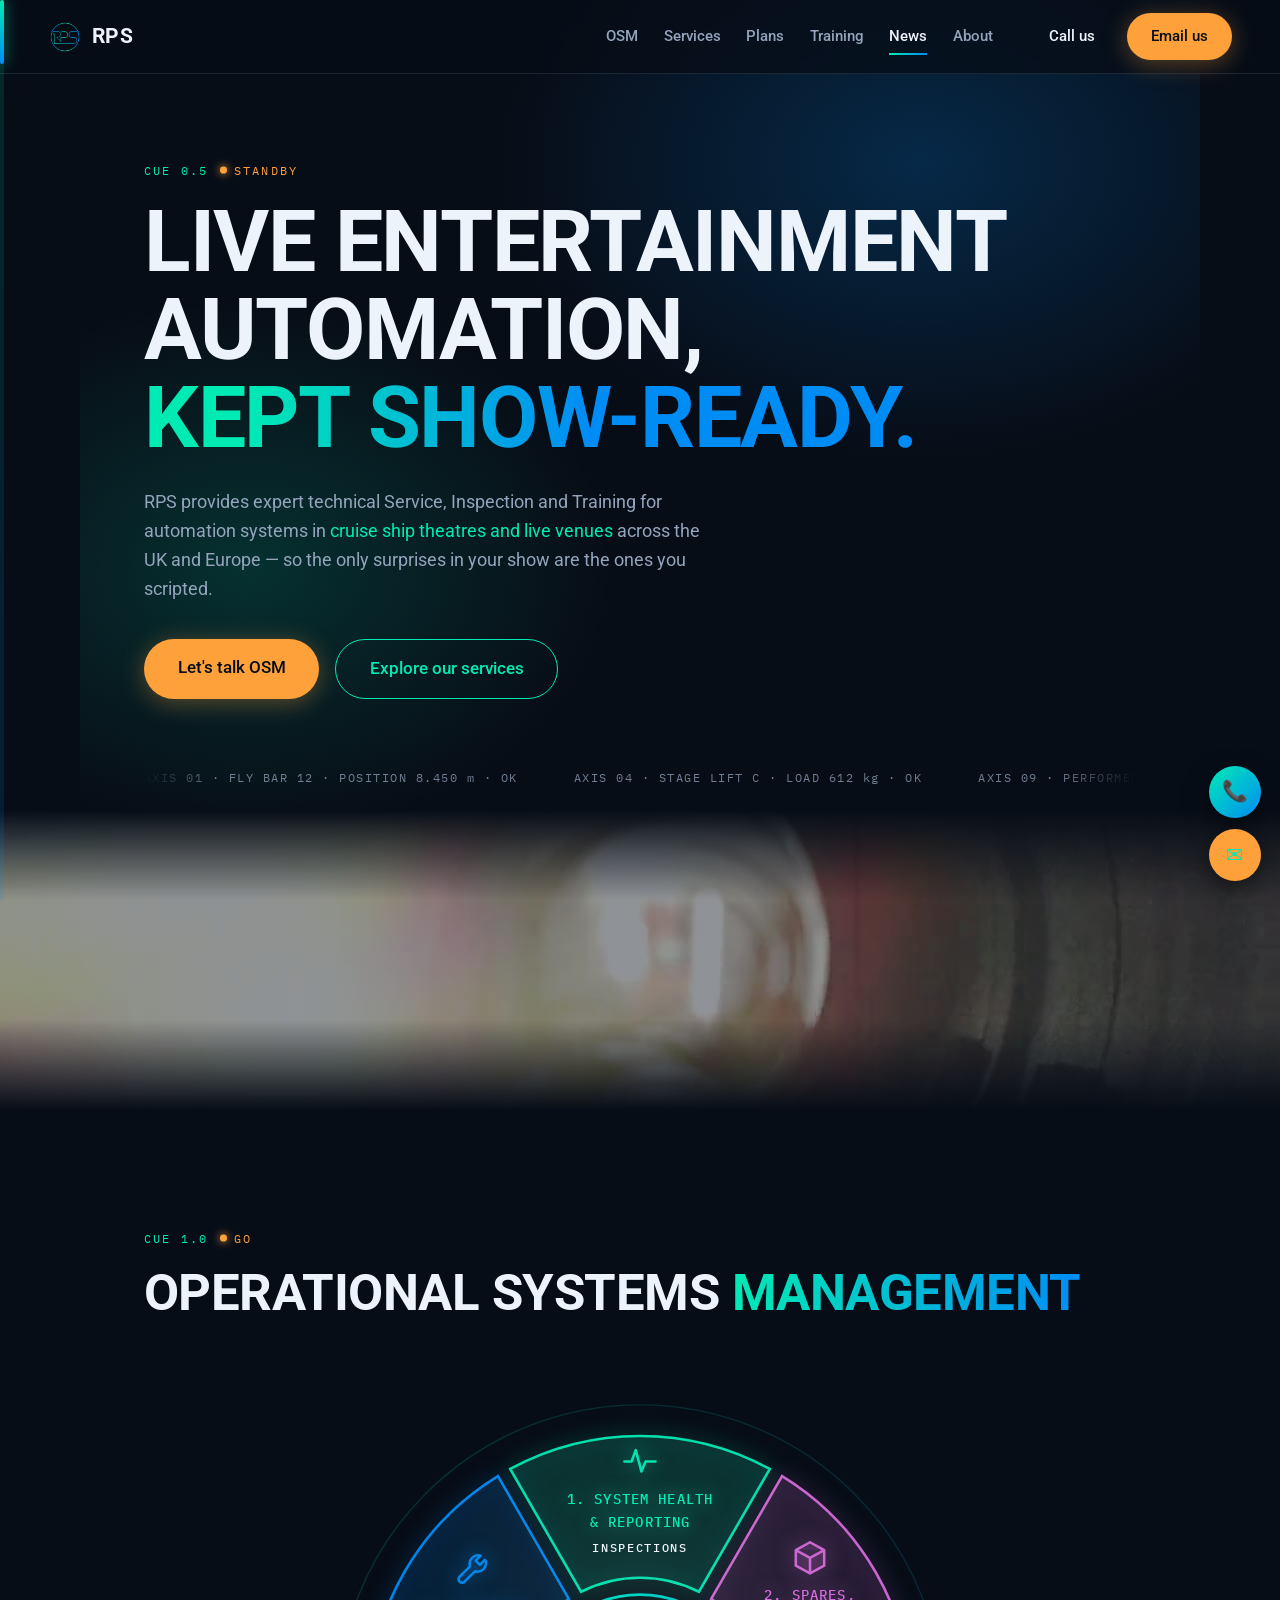
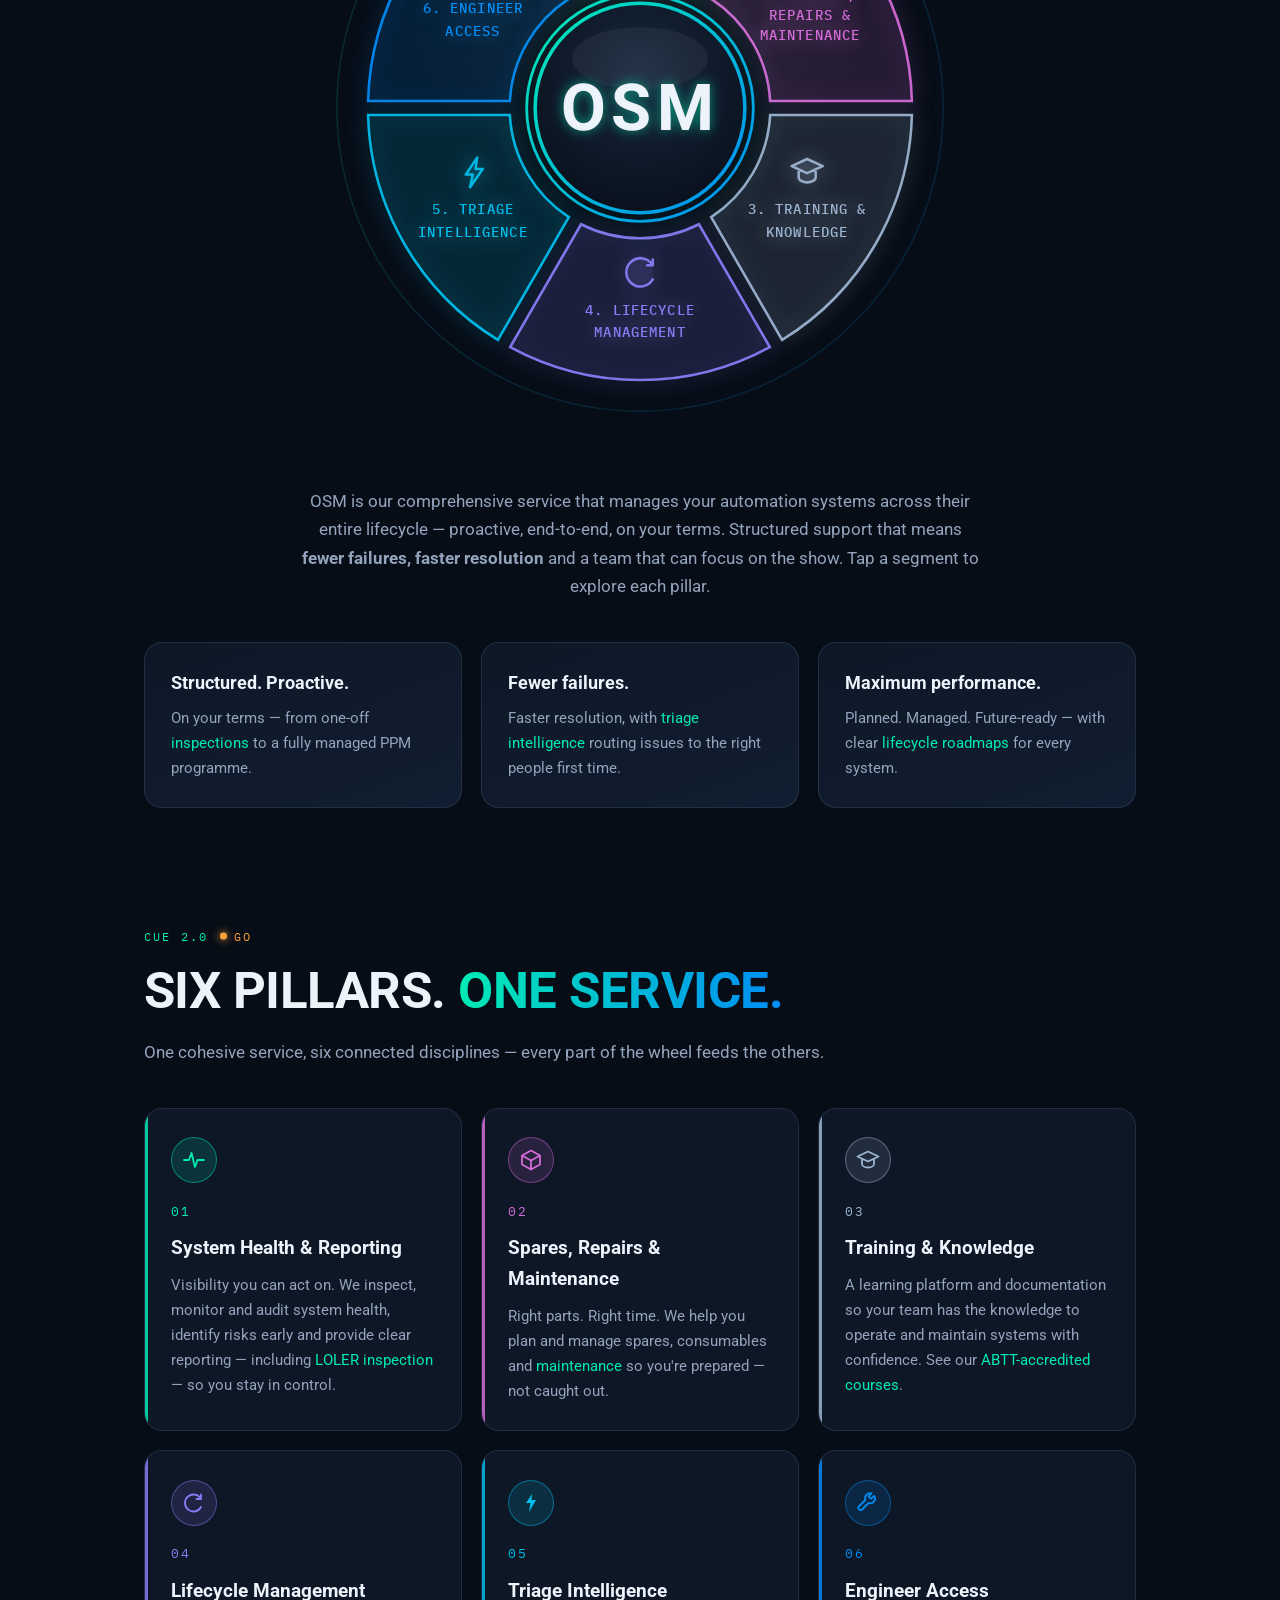
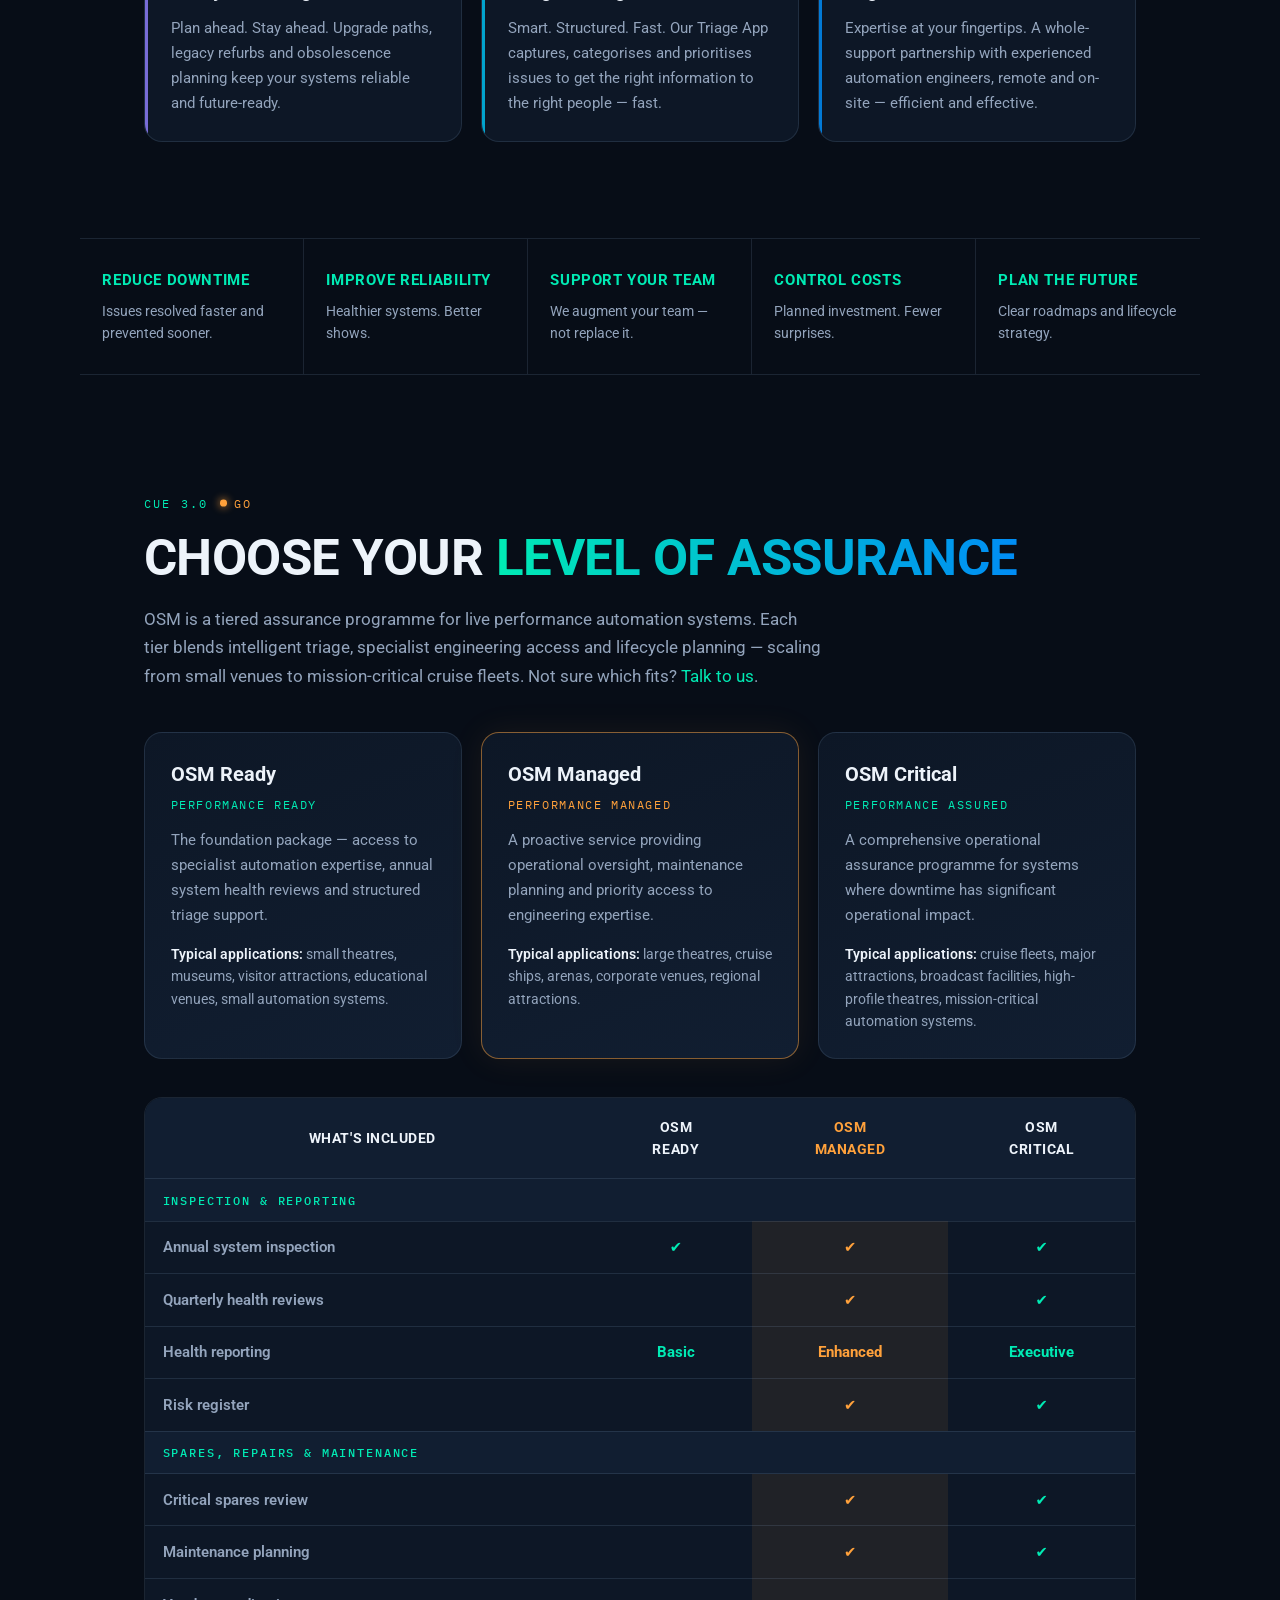
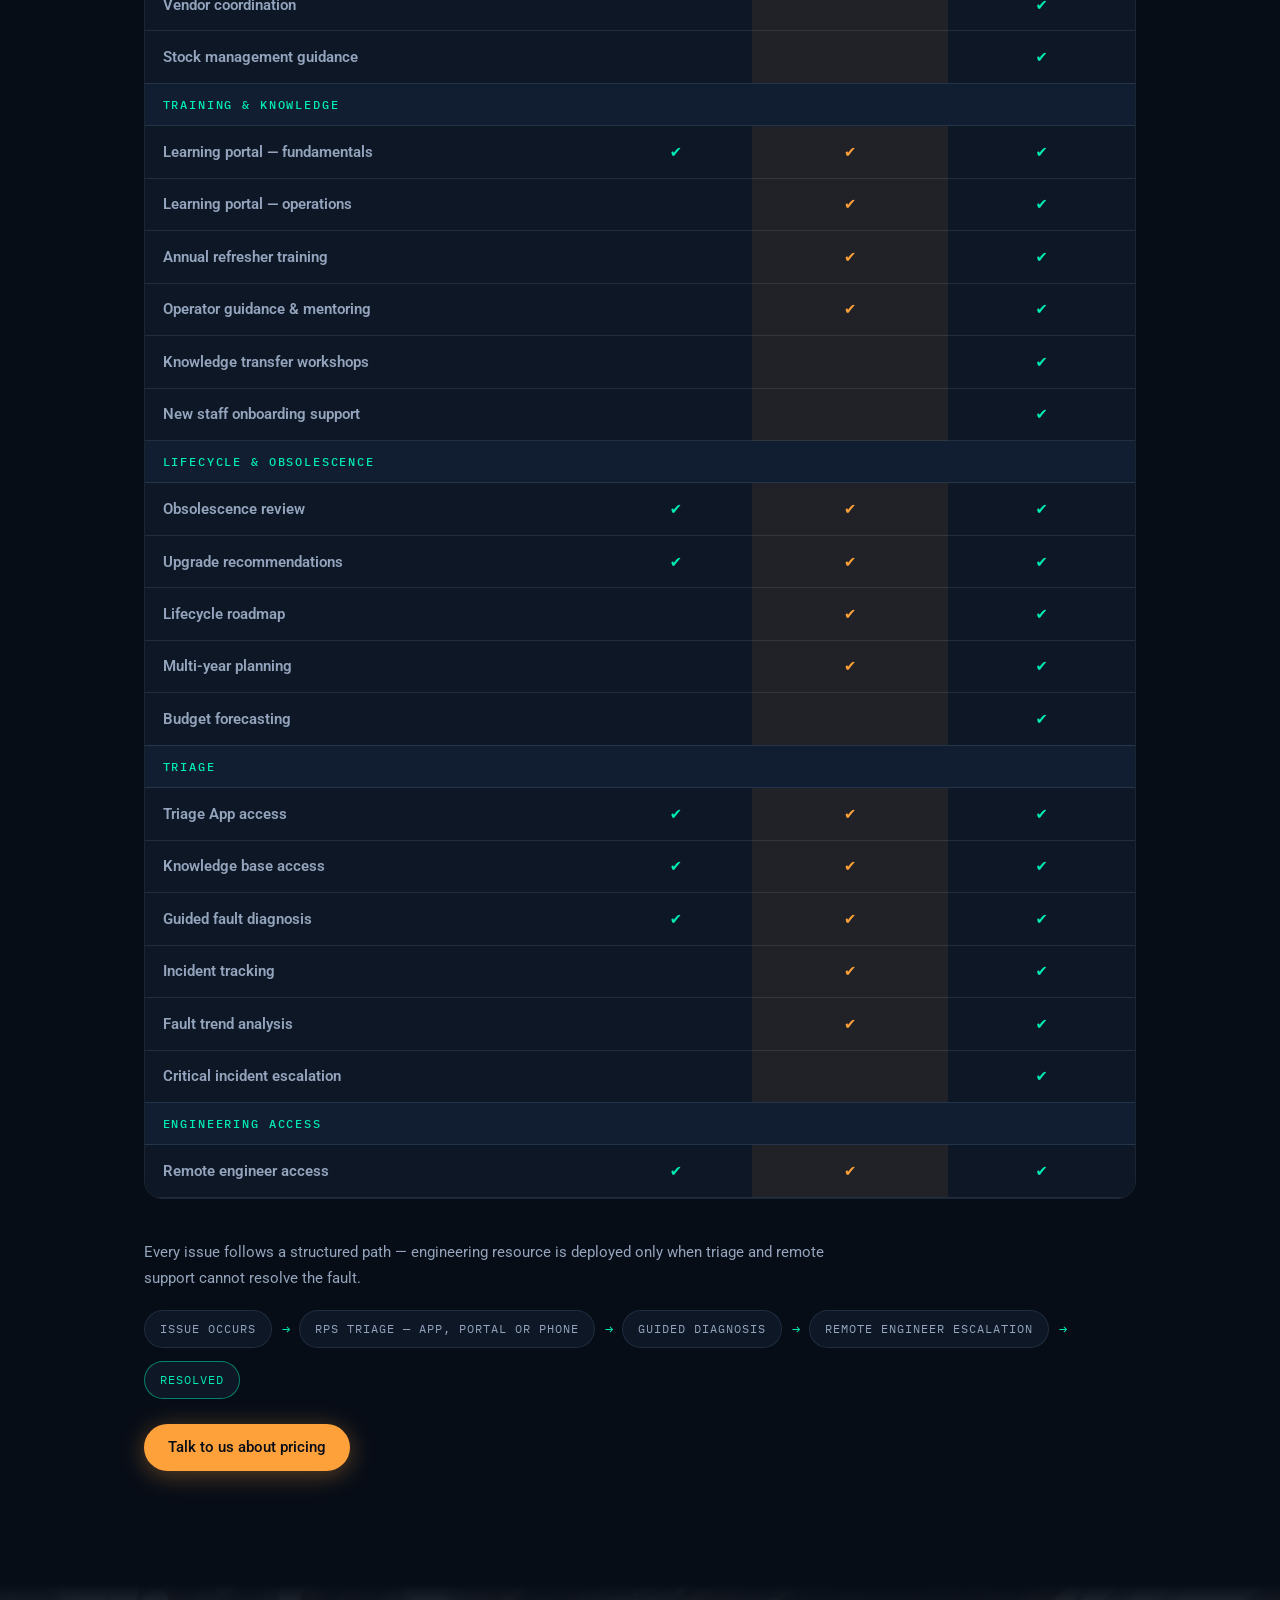
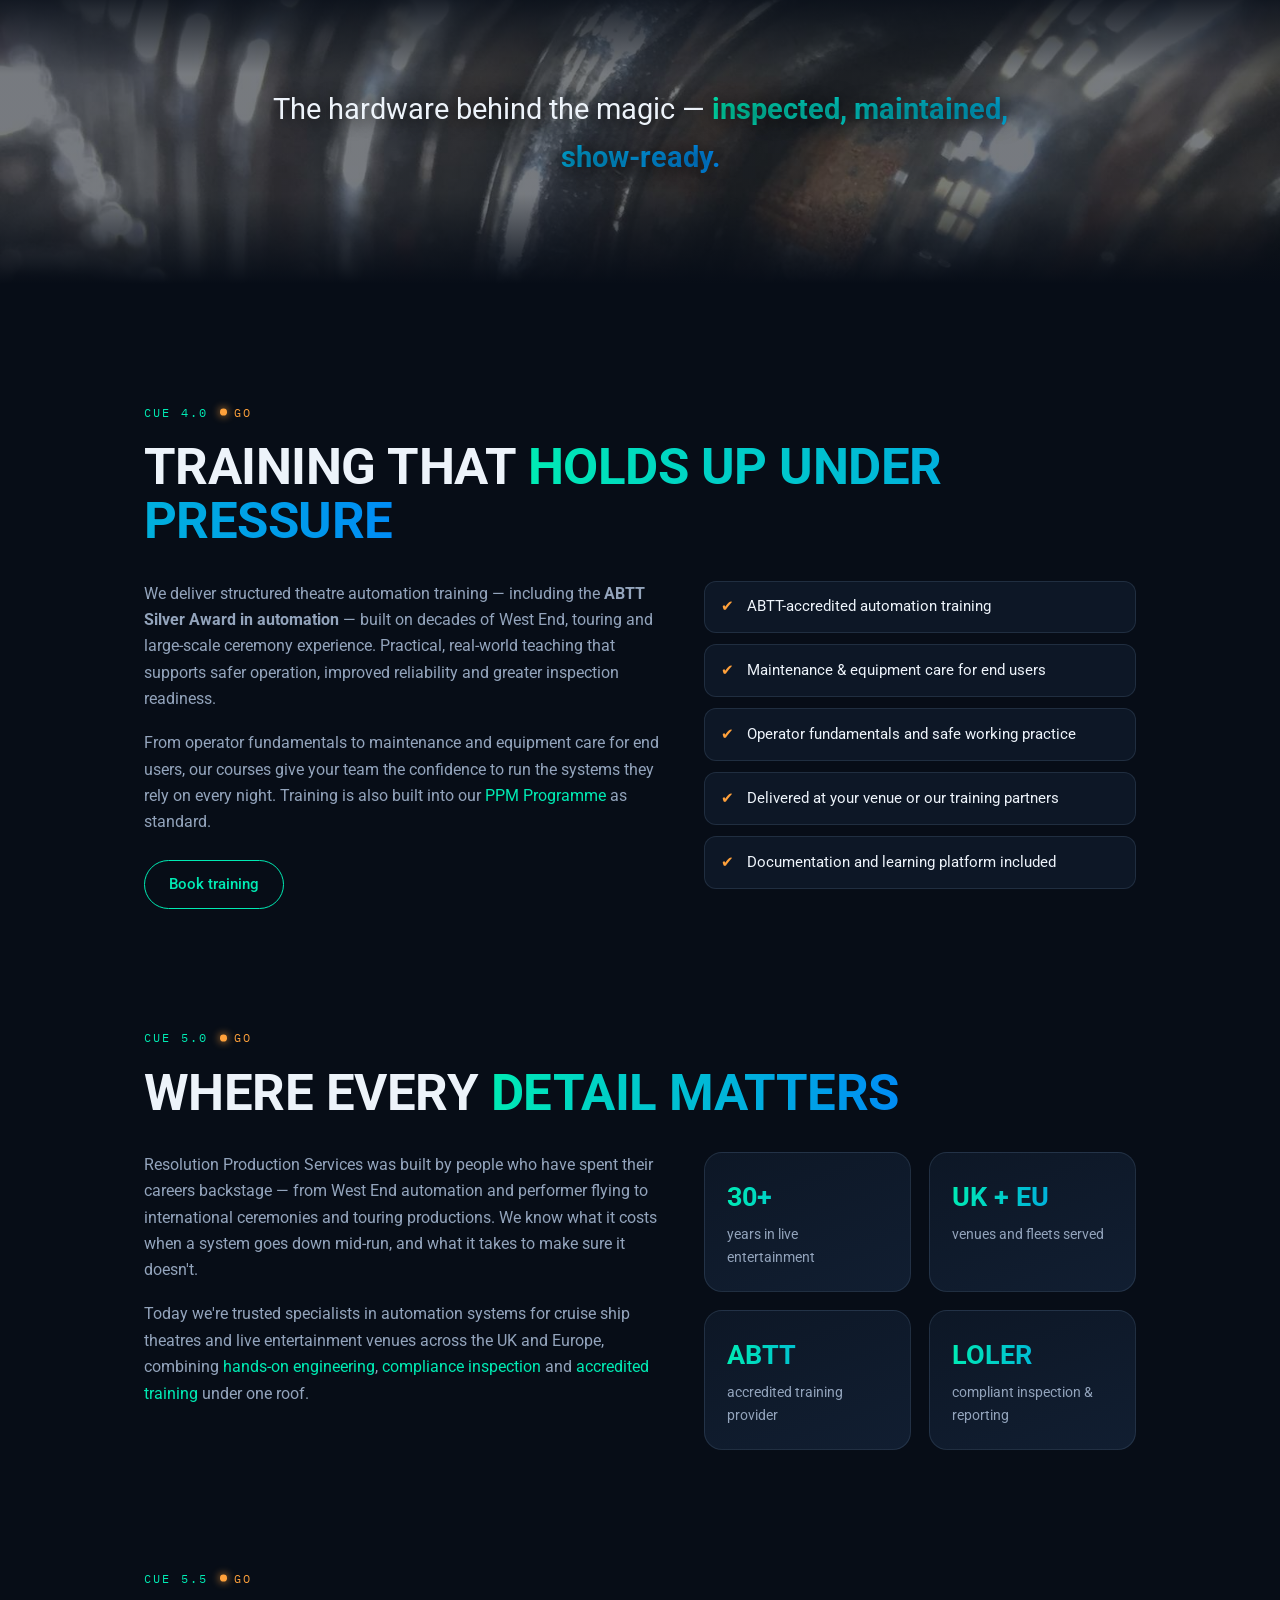
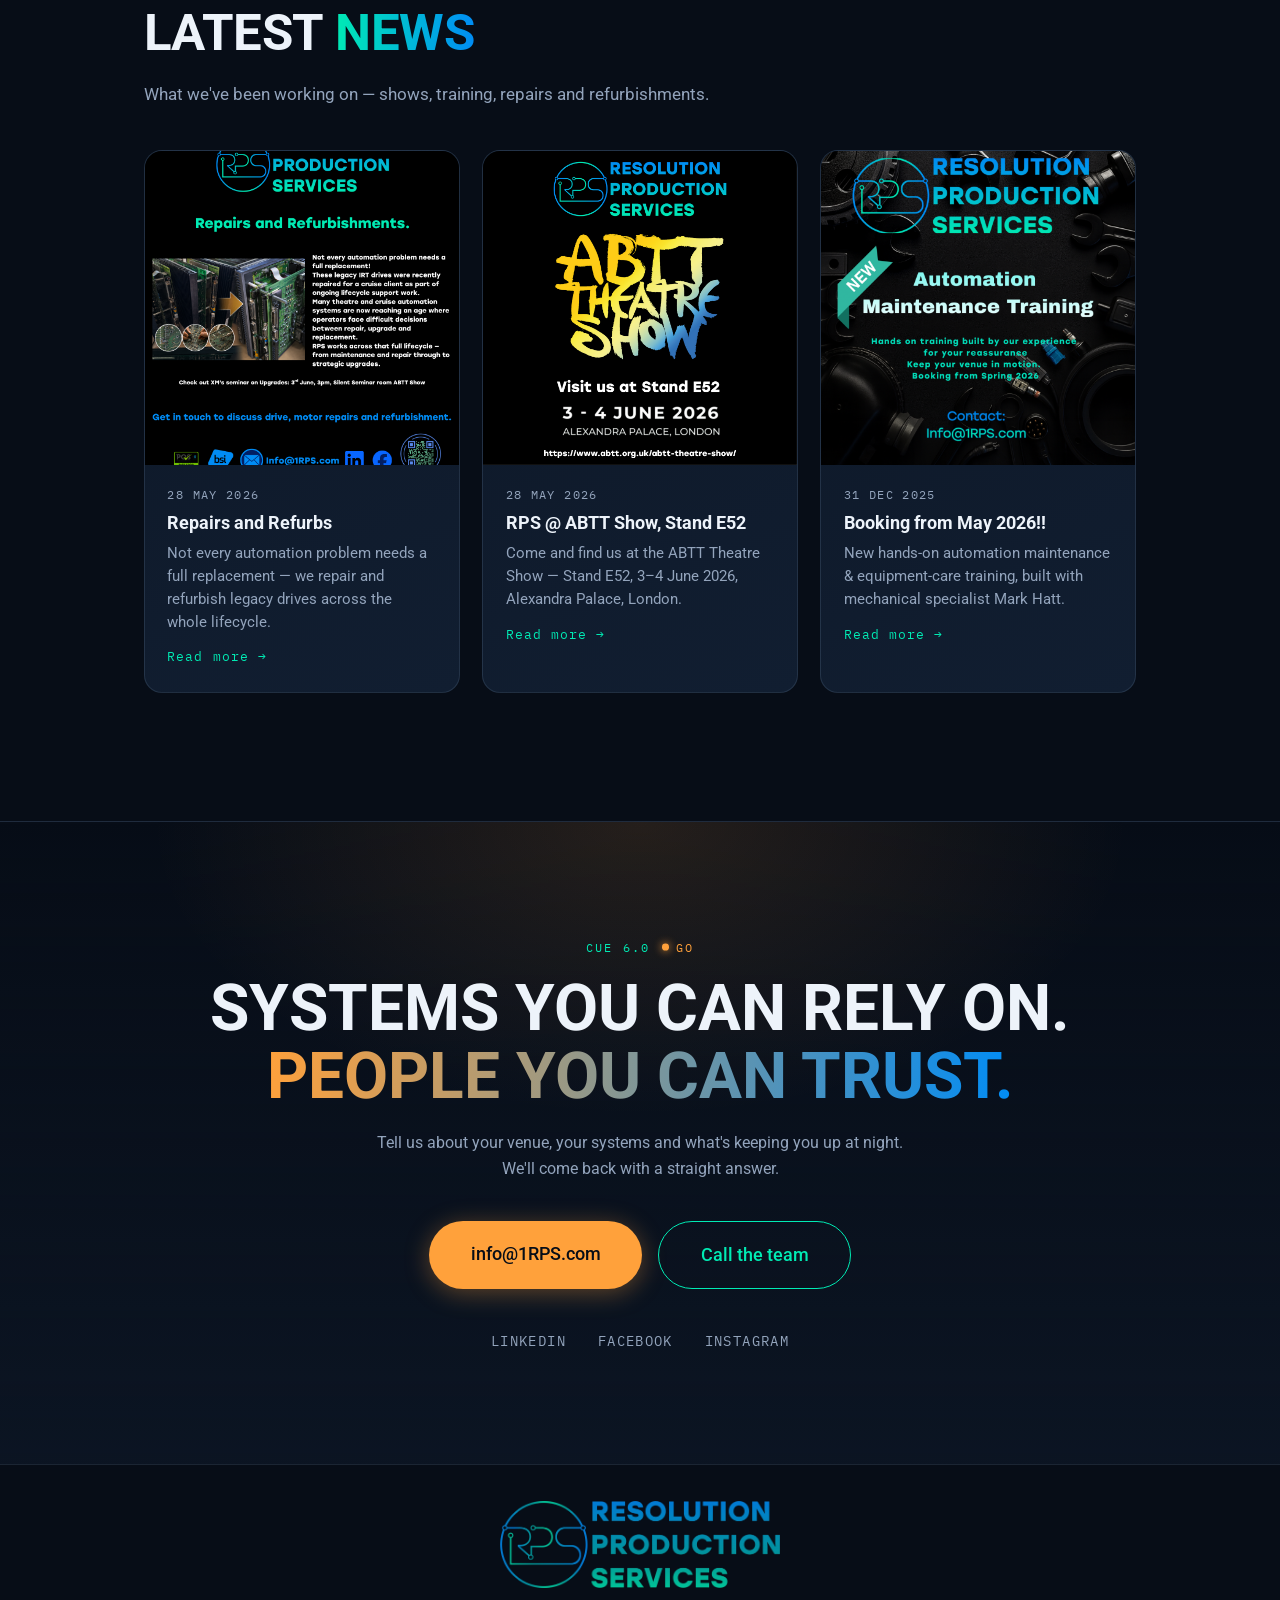
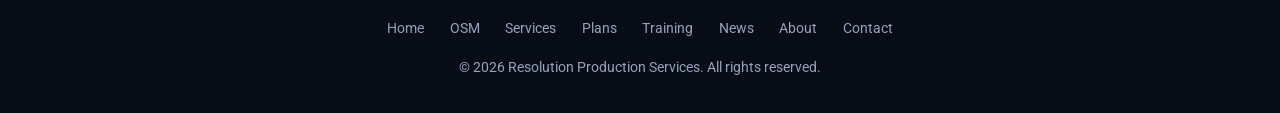
==== commit 1b09e069: "Add files via upload" ====
--- a/index.html
+++ b/index.html
@@ -1,265 +1,554 @@
 <!DOCTYPE html>
-<html lang="en-GB">
-<head>
-<meta charset="UTF-8">
-<meta name="viewport" content="width=device-width, initial-scale=1">
-<title>rps-design · token sample v1.0</title>
-<link rel="preconnect" href="https://fonts.googleapis.com">
-<link rel="preconnect" href="https://fonts.gstatic.com" crossorigin>
-<link href="https://fonts.googleapis.com/css2?family=IBM+Plex+Mono:wght@400;500&family=Roboto:wght@400;500;700&display=swap" rel="stylesheet">
-<link rel="stylesheet" href="rps-tokens.css">
-<style>
-*{box-sizing:border-box;margin:0;padding:0}
-body{background:var(--rps-shell);color:var(--rps-text);font-family:var(--rps-font-sans);line-height:1.6;font-size:var(--rps-size-base)}
-a{color:var(--rps-action)}
-:focus-visible{outline:2px solid var(--rps-action);outline-offset:3px;border-radius:4px}
-.wrap{max-width:1180px;margin:0 auto;padding:var(--rps-space-7) var(--rps-space-5) var(--rps-space-8)}
-header.top{display:flex;align-items:center;gap:var(--rps-space-4);padding-bottom:var(--rps-space-5);border-bottom:1px solid var(--rps-line)}
-header.top img{width:40px;height:40px}
-header.top h1{font-size:var(--rps-size-lg);font-weight:700}
-header.top .ver{margin-left:auto;font-family:var(--rps-font-mono);font-size:var(--rps-size-xs);color:var(--rps-text-muted)}
-h2{font-size:var(--rps-size-xl);font-weight:700;margin:var(--rps-space-8) 0 var(--rps-space-3);letter-spacing:-.01em}
-h3{font-size:var(--rps-size-md);font-weight:500;margin-bottom:var(--rps-space-2)}
-.lead{color:var(--rps-text-muted);max-width:70ch}
-.lead + .lead{margin-top:var(--rps-space-3)}
-code{font-family:var(--rps-font-mono);font-size:.85em;color:var(--rps-text-muted)}
-.mono{font-family:var(--rps-font-mono)}
-
-/* ---- ring (website CSS, lightly adapted) ---- */
-.rings{display:grid;grid-template-columns:repeat(2,1fr);gap:var(--rps-space-5);margin-top:var(--rps-space-6)}
-.rings figure{background:var(--rps-panel);border:1px solid var(--rps-line);border-radius:var(--rps-radius);padding:var(--rps-space-4)}
-.rings figcaption{margin-top:var(--rps-space-3)}
-.rings figcaption p{color:var(--rps-text-muted);font-size:var(--rps-size-sm)}
-.rings figure.pick{border-color:var(--rps-line-strong)}
-.ring{width:100%;height:auto;display:block;overflow:visible}
-.seg{color:var(--accent)}
-.seg > path{fill:var(--accent);fill-opacity:.1;stroke:var(--accent);stroke-opacity:.95;stroke-width:1.8;
-  filter:drop-shadow(0 0 7px color-mix(in srgb,var(--accent) 55%,transparent))}
-.seg .ic{stroke:currentColor;stroke-width:1.8;stroke-linecap:round;stroke-linejoin:round}
-.seg text{fill:currentColor;font-family:var(--rps-font-mono);font-size:10px;font-weight:500;letter-spacing:.08em;text-anchor:middle}
-.seg .pill{fill:none;stroke:currentColor;stroke-width:1.2}
-.seg text.kw{font-size:8.5px;letter-spacing:.14em;fill:var(--rps-text)}
-.seg text.state{font-size:8px;letter-spacing:.1em}
-.seg--off{color:var(--rps-text-muted)}
-.seg--off > path{fill:var(--rps-panel-raised);fill-opacity:.6;stroke:var(--rps-line-strong);stroke-opacity:1;filter:none}
-.seg--off g > path.ic:not(.lock){opacity:.55}
-.seg--off .lock{stroke-width:1.4}
-.hub{fill:var(--rps-text);font-family:var(--rps-font-sans);font-weight:700;font-size:44px;letter-spacing:.08em;text-anchor:middle;dominant-baseline:central}
-
-.cvd{display:flex;gap:var(--rps-space-2);flex-wrap:wrap;margin-top:var(--rps-space-5);align-items:center}
-.cvd span{color:var(--rps-text-muted);font-size:var(--rps-size-sm);margin-right:var(--rps-space-2)}
-.cvd button{font:inherit;font-size:var(--rps-size-sm);background:var(--rps-panel);color:var(--rps-text);border:1px solid var(--rps-line-strong);border-radius:var(--rps-radius-pill);padding:.35rem .9rem;cursor:pointer}
-.cvd button[aria-pressed="true"]{border-color:var(--rps-action);color:var(--rps-action)}
-body.sim-deut .rings{filter:url(#f-deut)}
-body.sim-prot .rings{filter:url(#f-prot)}
-
-table.map{width:100%;border-collapse:collapse;margin-top:var(--rps-space-5);font-size:var(--rps-size-sm);background:var(--rps-panel);border:1px solid var(--rps-line);border-radius:var(--rps-radius);overflow:hidden}
-table.map th,table.map td{padding:.6rem .9rem;border-bottom:1px solid var(--rps-line);text-align:left;vertical-align:middle}
-table.map thead th{background:var(--rps-panel-raised);font-weight:500;color:var(--rps-text-muted)}
-table.map tr:last-child td{border-bottom:none}
-.dot{display:inline-block;width:.8rem;height:.8rem;border-radius:50%;vertical-align:-1px;margin-right:.45rem;border:1px solid rgba(255,255,255,.15)}
-
-/* ---- portal demo ---- */
-.portal-demo{display:grid;grid-template-columns:1.1fr 1fr;gap:var(--rps-space-6);align-items:center;margin-top:var(--rps-space-5);
-  background:var(--rps-panel);border:1px solid var(--rps-line);border-radius:var(--rps-radius);padding:var(--rps-space-6)}
-.portal-demo .ring{max-width:440px;margin:0 auto}
-.rules{list-style:none;display:grid;gap:var(--rps-space-2);margin-top:var(--rps-space-5)}
-.rules li{color:var(--rps-text-muted);font-size:var(--rps-size-sm);padding-left:1.1rem;position:relative}
-.rules li::before{content:"";position:absolute;left:0;top:.6em;width:.4rem;height:.4rem;border-radius:50%;background:var(--rps-text-muted)}
-.portal-demo ul{list-style:none;display:grid;gap:var(--rps-space-3)}
-.portal-demo li{color:var(--rps-text-muted);font-size:var(--rps-size-sm);padding-left:1.1rem;position:relative}
-.portal-demo li::before{content:"";position:absolute;left:0;top:.6em;width:.4rem;height:.4rem;border-radius:50%;background:var(--rps-text-muted)}
-
-/* ---- swatches ---- */
-.swatches{display:grid;grid-template-columns:repeat(auto-fill,minmax(260px,1fr));gap:var(--rps-space-3);margin-top:var(--rps-space-5)}
-.sw{display:flex;gap:var(--rps-space-3);background:var(--rps-panel);border:1px solid var(--rps-line);border-radius:var(--rps-radius);padding:var(--rps-space-3)}
-.sw__chip{flex:0 0 44px;height:44px;border-radius:var(--rps-radius-sm);border:1px solid var(--rps-line-strong)}
-.sw b{display:block;font-weight:500;font-size:var(--rps-size-sm)}
-.sw code{display:block;font-size:var(--rps-size-xs)}
-.sw .hex{font-family:var(--rps-font-mono);font-size:var(--rps-size-xs);color:var(--rps-text-muted)}
-.sw p{font-size:var(--rps-size-xs);color:var(--rps-text-muted);margin-top:.2rem}
-
-/* ---- status ---- */
-.status-row{display:flex;flex-wrap:wrap;gap:var(--rps-space-3);margin-top:var(--rps-space-5)}
-.st{display:inline-flex;align-items:center;gap:.45rem;font-size:var(--rps-size-sm);font-weight:500;padding:.35rem .8rem .35rem .6rem;border-radius:var(--rps-radius-sm);background:var(--rps-panel);border:1px solid var(--rps-line)}
-.st svg{width:16px;height:16px;flex:none}
-.st--fail{color:var(--rps-status-fail);border-color:color-mix(in srgb,var(--rps-status-fail) 45%,transparent)}
-.st--caution{color:var(--rps-status-caution);border-color:color-mix(in srgb,var(--rps-status-caution) 45%,transparent)}
-.st--pass{color:var(--rps-status-pass)}
-.st--unexamined{color:var(--rps-text-muted)}
-.st--unexamined i{width:14px;height:14px;border-radius:3px;background:var(--rps-hatch);border:1px solid var(--rps-status-unexamined)}
-.bar{display:flex;height:18px;border-radius:var(--rps-radius-sm);overflow:hidden;margin-top:var(--rps-space-5);border:1px solid var(--rps-line-strong)}
-.bar span{display:block}
-.bar .b-pass{background:var(--rps-text);opacity:.85}
-.bar .b-caution{background:var(--rps-status-caution)}
-.bar .b-fail{background:var(--rps-status-fail)}
-.bar .b-un{background:var(--rps-hatch)}
-.bar-key{display:flex;flex-wrap:wrap;gap:var(--rps-space-5);margin-top:var(--rps-space-2);font-size:var(--rps-size-xs);color:var(--rps-text-muted)}
-
-/* ---- components ---- */
-.comps{display:grid;grid-template-columns:1fr 1fr;gap:var(--rps-space-5);margin-top:var(--rps-space-5)}
-.card{background:var(--rps-panel);border:1px solid var(--rps-line);border-radius:var(--rps-radius);padding:var(--rps-space-5)}
-.btns{display:flex;flex-wrap:wrap;gap:var(--rps-space-3);margin-top:var(--rps-space-3)}
-.btn{font:inherit;font-size:var(--rps-size-sm);font-weight:500;border-radius:var(--rps-radius-sm);padding:.6rem 1.2rem;cursor:pointer;border:1px solid transparent;text-decoration:none;display:inline-block}
-.btn--primary{background:var(--rps-action-fill);color:var(--rps-action-on)}
-.btn--secondary{background:transparent;color:var(--rps-action);border-color:var(--rps-action)}
-.btn--public{background:var(--rps-cta-public);color:var(--rps-shell);border-radius:var(--rps-radius-pill)}
-.note{font-size:var(--rps-size-xs);color:var(--rps-text-muted);margin-top:var(--rps-space-2)}
-.empty{border:1px dashed var(--rps-line-strong);border-radius:var(--rps-radius);padding:var(--rps-space-4);margin-top:var(--rps-space-3)}
-.empty strong{display:block;font-weight:500}
-.empty p{font-size:var(--rps-size-sm);color:var(--rps-text-muted)}
-table.reg{width:100%;border-collapse:collapse;font-size:var(--rps-size-sm);margin-top:var(--rps-space-3)}
-table.reg th,table.reg td{text-align:left;padding:.5rem .6rem;border-bottom:1px solid var(--rps-line)}
-table.reg th{color:var(--rps-text-muted);font-weight:500}
-table.reg td.num{font-family:var(--rps-font-mono)}
-.type-spec{display:grid;gap:var(--rps-space-4);margin-top:var(--rps-space-5)}
-.type-spec div{display:grid;grid-template-columns:180px 1fr;gap:var(--rps-space-4);align-items:baseline;border-bottom:1px solid var(--rps-line);padding-bottom:var(--rps-space-3)}
-.type-spec code{font-size:var(--rps-size-xs)}
-footer{margin-top:var(--rps-space-8);padding-top:var(--rps-space-5);border-top:1px solid var(--rps-line);color:var(--rps-text-muted);font-size:var(--rps-size-sm)}
-
-@media (max-width:900px){.rings,.portal-demo,.comps{grid-template-columns:1fr}}
-
-/* ---- print: light, and the rings keep their outlines ---- */
-@media print{
-  body{font-size:10.5pt}
-  .cvd{display:none}
-  .wrap{padding:0}
-  .seg > path{filter:none;fill-opacity:.06}
-  .seg--off > path{fill:#F4F6F8}
-  .seg:not(.seg--off) text{fill:#111820}
-  .hub{fill:#111820}
-  .hubdisc{fill:#FFFFFF}
-  .rings{grid-template-columns:repeat(2,1fr)!important}
-  .portal-demo{grid-template-columns:1fr 1fr!important}
-  .comps{grid-template-columns:1fr 1fr!important}
-  .rings,.portal-demo,.card{break-inside:avoid}
-  h2{break-after:avoid}
-  .bar .b-pass{background:var(--rps-status-pass)}
-}
-</style>
+<html lang="en-GB"><head>
+  <meta charset="UTF-8">
+  <meta name="viewport" content="width=device-width, initial-scale=1.0">
+
+  <!-- ============================================================
+       SEO — edit titles & descriptions here
+       ============================================================ -->
+  <title>RPS — Theatre Automation Service, Inspection &amp; Training | Resolution Production Services</title>
+  <meta name="description" content="RPS keeps theatre automation show-ready. Operational Systems Management (OSM), LOLER inspection, planned maintenance, spares and ABTT-accredited training for cruise ship theatres and live venues across the UK and Europe.">
+  <link rel="canonical" href="https://www.1rps.com/">
+  <meta name="robots" content="index, follow, max-image-preview:large">
+  <meta name="theme-color" content="#070D17">
+
+  <!-- Open Graph / social sharing -->
+  <meta property="og:type" content="website">
+  <meta property="og:url" content="https://www.1rps.com/">
+  <meta property="og:site_name" content="Resolution Production Services">
+  <meta property="og:title" content="RPS — Theatre Automation Service, Inspection &amp; Training">
+  <meta property="og:description" content="Operational Systems Management for cruise ship theatres and live venues. Triage intelligence, engineer access, inspection, lifecycle planning, spares and training.">
+  <meta property="og:image" content="https://www.1rps.com/assets/og-image.png">
+  <meta property="og:locale" content="en_GB">
+  <meta name="twitter:card" content="summary_large_image">
+
+  <!-- Structured data: Organization + Services -->
+  <script type="application/ld+json">
+  {
+    "@context": "https://schema.org",
+    "@type": "Organization",
+    "name": "Resolution Production Services",
+    "alternateName": "RPS",
+    "url": "https://www.1rps.com/",
+    "logo": "https://www.1rps.com/assets/rps-logo.png",
+    "email": "info@1rps.com",
+    "description": "Technical service, maintenance, inspection and training for theatre automation systems in cruise ship theatres and live entertainment venues across the UK and Europe.",
+    "areaServed": ["GB", "EU"],
+    "sameAs": [
+      "https://www.linkedin.com/company/resolution-production-services/",
+      "https://www.facebook.com/profile.php?id=61579517594267",
+      "https://www.instagram.com/1rps.2025/"
+    ],
+    "hasOfferCatalog": {
+      "@type": "OfferCatalog",
+      "name": "Operational Systems Management",
+      "itemListElement": [
+        { "@type": "Offer", "itemOffered": { "@type": "Service", "name": "System Health & Reporting", "description": "Inspection, monitoring, auditing and LOLER-compliant reporting for stage machinery." } },
+        { "@type": "Offer", "itemOffered": { "@type": "Service", "name": "Spares, Repairs & Maintenance", "description": "Planned maintenance, repairs, spares and consumables management." } },
+        { "@type": "Offer", "itemOffered": { "@type": "Service", "name": "Training & Knowledge", "description": "ABTT-accredited theatre automation training and operator documentation." } },
+        { "@type": "Offer", "itemOffered": { "@type": "Service", "name": "Lifecycle Management", "description": "Upgrade paths, legacy refurbishment and obsolescence planning for automation systems." } },
+        { "@type": "Offer", "itemOffered": { "@type": "Service", "name": "Triage Intelligence", "description": "AI-assisted fault triage that captures, categorises and prioritises automation issues fast." } },
+        { "@type": "Offer", "itemOffered": { "@type": "Service", "name": "Engineer Access", "description": "Remote and on-site support from experienced theatre automation engineers." } }
+      ]
+    }
+  }
+  </script>
+
+  <!-- Fonts -->
+  <link rel="preconnect" href="https://fonts.googleapis.com">
+  <link rel="preconnect" href="https://fonts.gstatic.com" crossorigin="">
+  <link href="https://fonts.googleapis.com/css2?family=IBM+Plex+Mono:wght@400;500;600&amp;family=Roboto:wght@400;500;700&amp;display=swap" rel="stylesheet">
+
+  <link rel="stylesheet" href="styles.css">
 </head>
 <body>
-<svg width="0" height="0" style="position:absolute" aria-hidden="true">
-  <!-- Machado et al. 2009, severity 1.0, linear RGB -->
-  <filter id="f-deut" color-interpolation-filters="linearRGB"><feColorMatrix type="matrix" values="0.367322 0.860646 -0.227968 0 0  0.280085 0.672501 0.047413 0 0  -0.011820 0.042940 0.968881 0 0  0 0 0 1 0"/></filter>
-  <filter id="f-prot" color-interpolation-filters="linearRGB"><feColorMatrix type="matrix" values="0.152286 1.052583 -0.204868 0 0  0.114503 0.786281 0.099216 0 0  -0.003882 -0.048116 1.051998 0 0  0 0 0 1 0"/></filter>
-</svg>
-
-<div class="wrap">
-<header class="top">
-  <img src="assets/rps-mark.png" alt="">
-  <h1>RPS design tokens</h1>
-  <span class="ver">rps-tokens.css v1.0 · 18 Sep 2026</span>
-</header>
-
-<h2>The OSM ring</h2>
-<p class="lead">Pillars run 1 to 6 clockwise from the top, ordered by what a customer is most likely to take first. The geometry and icons are the demo website's, unchanged; only the order and colours move.</p>
-<p class="lead">Colours follow the service, not the number, so the tokens are named by service and a future reorder is a markup change, not a palette change. The six colours are the same as before, rearranged so no two neighbours merge for red–green colour-blind viewers. No six-colour set survives colour blindness intact, which is why every pillar also carries its number, name and icon. Use the buttons to check.</p>
-<div class="cvd" role="group" aria-label="Colour vision simulation">
-  <span>View as</span>
-  <button type="button" data-sim="" aria-pressed="true">Typical vision</button>
-  <button type="button" data-sim="sim-deut" aria-pressed="false">Deuteranopia</button>
-  <button type="button" data-sim="sim-prot" aria-pressed="false">Protanopia</button>
-</div>
-<div class="rings rings--two">
-  <figure><svg viewBox="0 0 480 480" class="ring" role="img" aria-label="OSM ring, pillars 1 to 6 clockwise from the top"><defs><linearGradient id="hgpub" x1="0" y1="0" x2="1" y2="1"><stop offset="0" stop-color="#00ebb4"/><stop offset="1" stop-color="#008cf5"/></linearGradient><radialGradient id="hfpub" cx=".5" cy=".34" r=".85"><stop offset="0" stop-color="#18293F"/><stop offset=".55" stop-color="#0D1726"/><stop offset="1" stop-color="#060B14"/></radialGradient></defs><circle cx="240" cy="240" r="214" fill="none" stroke="url(#hgpub)" stroke-opacity=".16"/><g class="seg" style="--accent:var(--rps-pillar-health)" aria-label="1. System Health and Reporting"><path d="M148.36 71.28 A192 192 0 0 1 331.64 71.28 L281.60 157.94 A92 92 0 0 0 198.40 157.94 Z"/><g transform="translate(240,92)"><path class="ic" transform="translate(0,-26)" d="M-11 0 h5 l3 -8 4 15 3 -7 h7" fill="none"/><text y="4">1. SYSTEM HEALTH</text><text y="20">&amp; REPORTING</text><text y="38" class="kw">INSPECTIONS</text></g></g><g class="seg" style="--accent:var(--rps-pillar-spares)" aria-label="2. Spares, Repairs and Maintenance"><path d="M340.30 76.28 A192 192 0 0 1 431.93 235.00 L331.86 235.00 A92 92 0 0 0 290.26 162.94 Z"/><g transform="translate(360,160)"><path class="ic" transform="translate(0,-26)" d="M0 -11 L10 -5.5 V5.5 L0 11 L-10 5.5 V-5.5 Z M-10 -5.5 L0 0 L10 -5.5 M0 0 V11" fill="none"/><text y="4">2. SPARES,</text><text y="18">REPAIRS &amp;</text><text y="32">MAINTENANCE</text></g></g><g class="seg" style="--accent:var(--rps-pillar-training)" aria-label="3. Training and Knowledge"><path d="M431.93 245.00 A192 192 0 0 1 340.30 403.72 L290.26 317.06 A92 92 0 0 0 331.86 245.00 Z"/><g transform="translate(358,311)"><path class="ic" transform="translate(0,-26)" d="M-11 -4 L0 -9 L11 -4 L0 1 Z M-6 -1.5 V4 C-6 6 -3 7.5 0 7.5 S6 6 6 4 V-1.5" fill="none"/><text y="4">3. TRAINING &amp;</text><text y="20">KNOWLEDGE</text></g></g><g class="seg" style="--accent:var(--rps-pillar-lifecycle)" aria-label="4. Lifecycle Management"><path d="M331.64 408.72 A192 192 0 0 1 148.36 408.72 L198.40 322.06 A92 92 0 0 0 281.60 322.06 Z"/><g transform="translate(240,382)"><path class="ic" transform="translate(0,-26)" d="M9 -5 A10 10 0 1 0 9 5 M9 -9 V-5 H5" fill="none"/><text y="4">4. LIFECYCLE</text><text y="20">MANAGEMENT</text></g></g><g class="seg" style="--accent:var(--rps-pillar-triage)" aria-label="5. Triage Intelligence"><path d="M139.70 403.72 A192 192 0 0 1 48.07 245.00 L148.14 245.00 A92 92 0 0 0 189.74 317.06 Z"/><g transform="translate(122,311)"><path class="ic" transform="translate(0,-26)" d="M3 -10 L-5 2 H0 L-2 11 L7 -2 H2 Z" fill="currentColor" stroke="none"/><text y="4">5. TRIAGE</text><text y="20">INTELLIGENCE</text></g></g><g class="seg" style="--accent:var(--rps-pillar-engineer)" aria-label="6. Engineer Access"><path d="M48.07 235.00 A192 192 0 0 1 139.70 76.28 L189.74 162.94 A92 92 0 0 0 148.14 235.00 Z"/><g transform="translate(122,169)"><path class="ic" transform="translate(0,-26)" d="M9 -7 A6 6 0 0 1 1.5 0.5 L-6 8 A2.5 2.5 0 0 1 -9.5 4.5 L-2 -3 A6 6 0 0 1 5.5 -10.5 L2 -7 L5 -4 L8.5 -7.5 Z" fill="none"/><text y="4">6. ENGINEER</text><text y="20">ACCESS</text></g></g><circle cx="240" cy="240" r="80" fill="none" stroke="url(#hgpub)" stroke-width="2"/><circle class="hubdisc" cx="240" cy="240" r="74" fill="url(#hfpub)" stroke="url(#hgpub)" stroke-width="2.5"/><text x="240" y="240" class="hub">OSM</text></svg><figcaption><h3>Website</h3><p>All six live. System Health &amp; Reporting carries “Inspections” so the thing most people come for is named on the ring.</p></figcaption></figure>
-  <figure><svg viewBox="0 0 480 480" class="ring" role="img" aria-label="OSM ring, pillars 1 to 6 clockwise from the top"><defs><linearGradient id="hgpor" x1="0" y1="0" x2="1" y2="1"><stop offset="0" stop-color="#00ebb4"/><stop offset="1" stop-color="#008cf5"/></linearGradient><radialGradient id="hfpor" cx=".5" cy=".34" r=".85"><stop offset="0" stop-color="#18293F"/><stop offset=".55" stop-color="#0D1726"/><stop offset="1" stop-color="#060B14"/></radialGradient></defs><circle cx="240" cy="240" r="214" fill="none" stroke="url(#hgpor)" stroke-opacity=".16"/><g class="seg" style="--accent:var(--rps-pillar-health)" aria-label="1. System Health and Reporting"><path d="M148.36 71.28 A192 192 0 0 1 331.64 71.28 L281.60 157.94 A92 92 0 0 0 198.40 157.94 Z"/><g transform="translate(240,92)"><path class="ic" transform="translate(0,-26)" d="M-11 0 h5 l3 -8 4 15 3 -7 h7" fill="none"/><text y="4">1. SYSTEM HEALTH</text><text y="20">&amp; REPORTING</text><g transform="translate(0,40)"><rect x="-24" y="-9" width="48" height="17" rx="8.5" class="pill"/><text y="3.5" class="state">ACTIVE</text></g></g></g><g class="seg seg--off" style="--accent:var(--rps-pillar-spares)" aria-label="2. Spares, Repairs and Maintenance, not included"><path d="M340.30 76.28 A192 192 0 0 1 431.93 235.00 L331.86 235.00 A92 92 0 0 0 290.26 162.94 Z"/><g transform="translate(360,156)"><path class="ic" transform="translate(0,-26)" d="M0 -11 L10 -5.5 V5.5 L0 11 L-10 5.5 V-5.5 Z M-10 -5.5 L0 0 L10 -5.5 M0 0 V11" fill="none"/><text y="4">2. SPARES,</text><text y="18">REPAIRS &amp;</text><text y="32">MAINTENANCE</text><g transform="translate(-42,48)"><path class="ic lock" d="M-4 0 h8 v6 h-8 Z M-2.5 0 v-2.5 a2.5 2.5 0 0 1 5 0 V0" fill="none"/></g><text y="54" x="6" class="state">NOT INCLUDED</text></g></g><g class="seg seg--off" style="--accent:var(--rps-pillar-training)" aria-label="3. Training and Knowledge, not included"><path d="M431.93 245.00 A192 192 0 0 1 340.30 403.72 L290.26 317.06 A92 92 0 0 0 331.86 245.00 Z"/><g transform="translate(358,305)"><path class="ic" transform="translate(0,-26)" d="M-11 -4 L0 -9 L11 -4 L0 1 Z M-6 -1.5 V4 C-6 6 -3 7.5 0 7.5 S6 6 6 4 V-1.5" fill="none"/><text y="4">3. TRAINING &amp;</text><text y="20">KNOWLEDGE</text><g transform="translate(-42,36)"><path class="ic lock" d="M-4 0 h8 v6 h-8 Z M-2.5 0 v-2.5 a2.5 2.5 0 0 1 5 0 V0" fill="none"/></g><text y="42" x="6" class="state">NOT INCLUDED</text></g></g><g class="seg seg--off" style="--accent:var(--rps-pillar-lifecycle)" aria-label="4. Lifecycle Management, not included"><path d="M331.64 408.72 A192 192 0 0 1 148.36 408.72 L198.40 322.06 A92 92 0 0 0 281.60 322.06 Z"/><g transform="translate(240,376)"><path class="ic" transform="translate(0,-26)" d="M9 -5 A10 10 0 1 0 9 5 M9 -9 V-5 H5" fill="none"/><text y="4">4. LIFECYCLE</text><text y="20">MANAGEMENT</text><g transform="translate(-42,36)"><path class="ic lock" d="M-4 0 h8 v6 h-8 Z M-2.5 0 v-2.5 a2.5 2.5 0 0 1 5 0 V0" fill="none"/></g><text y="42" x="6" class="state">NOT INCLUDED</text></g></g><g class="seg seg--off" style="--accent:var(--rps-pillar-triage)" aria-label="5. Triage Intelligence, not included"><path d="M139.70 403.72 A192 192 0 0 1 48.07 245.00 L148.14 245.00 A92 92 0 0 0 189.74 317.06 Z"/><g transform="translate(122,305)"><path class="ic" transform="translate(0,-26)" d="M3 -10 L-5 2 H0 L-2 11 L7 -2 H2 Z" fill="currentColor" stroke="none"/><text y="4">5. TRIAGE</text><text y="20">INTELLIGENCE</text><g transform="translate(-42,36)"><path class="ic lock" d="M-4 0 h8 v6 h-8 Z M-2.5 0 v-2.5 a2.5 2.5 0 0 1 5 0 V0" fill="none"/></g><text y="42" x="6" class="state">NOT INCLUDED</text></g></g><g class="seg seg--off" style="--accent:var(--rps-pillar-engineer)" aria-label="6. Engineer Access, not included"><path d="M48.07 235.00 A192 192 0 0 1 139.70 76.28 L189.74 162.94 A92 92 0 0 0 148.14 235.00 Z"/><g transform="translate(122,163)"><path class="ic" transform="translate(0,-26)" d="M9 -7 A6 6 0 0 1 1.5 0.5 L-6 8 A2.5 2.5 0 0 1 -9.5 4.5 L-2 -3 A6 6 0 0 1 5.5 -10.5 L2 -7 L5 -4 L8.5 -7.5 Z" fill="none"/><text y="4">6. ENGINEER</text><text y="20">ACCESS</text><g transform="translate(-42,36)"><path class="ic lock" d="M-4 0 h8 v6 h-8 Z M-2.5 0 v-2.5 a2.5 2.5 0 0 1 5 0 V0" fill="none"/></g><text y="42" x="6" class="state">NOT INCLUDED</text></g></g><circle cx="240" cy="240" r="80" fill="none" stroke="url(#hgpor)" stroke-width="2"/><circle class="hubdisc" cx="240" cy="240" r="74" fill="url(#hfpor)" stroke="url(#hgpor)" stroke-width="2.5"/><text x="240" y="240" class="hub">OSM</text></svg><figcaption><h3>Portal, Phase 4</h3><p>Pillar 1 active, the only one the portal delivers today. The rest subdued with a lock and “Not included”. No service count until entitlement data exists.</p></figcaption></figure>
-</div>
-<table class="map">
-  <thead><tr><th>No.</th><th>Pillar</th><th>Colour</th><th>Token</th></tr></thead>
-  <tbody><tr><td>1</td><td>System Health &amp; Reporting</td><td><span class="dot" style="background:var(--rps-pillar-health)"></span>Mint #00EBB4</td><td><code>--rps-pillar-health</code></td></tr><tr><td>2</td><td>Spares, Repairs &amp; Maintenance</td><td><span class="dot" style="background:var(--rps-pillar-spares)"></span>Magenta #D46BD9</td><td><code>--rps-pillar-spares</code></td></tr><tr><td>3</td><td>Training &amp; Knowledge</td><td><span class="dot" style="background:var(--rps-pillar-training)"></span>Steel #9DB4D0</td><td><code>--rps-pillar-training</code></td></tr><tr><td>4</td><td>Lifecycle Management</td><td><span class="dot" style="background:var(--rps-pillar-lifecycle)"></span>Violet #8B7CF6</td><td><code>--rps-pillar-lifecycle</code></td></tr><tr><td>5</td><td>Triage Intelligence</td><td><span class="dot" style="background:var(--rps-pillar-triage)"></span>Cyan #00BEEB</td><td><code>--rps-pillar-triage</code></td></tr><tr><td>6</td><td>Engineer Access</td><td><span class="dot" style="background:var(--rps-pillar-engineer)"></span>Blue #008CF5</td><td><code>--rps-pillar-engineer</code></td></tr></tbody>
-</table>
-<ul class="rules">
-  <li>Active pillars keep their colour and carry the word “Active”. Colour is never the only cue.</li>
-  <li>Subdued pillars open a “Talk to RPS” page, never data.</li>
-  <li>Pillar colour marks the service, not its health. A pillar with overdue items does not turn red; the item inside it does.</li>
-  <li>The mock-up's bright green “Active” pill is not used, so green never appears to mean “compliant”.</li>
-</ul>
-
-<h2>Shell, text and interaction</h2>
-<p class="lead">Contrast ratios are against the shell background unless noted. AA needs 4.5:1 for body text and 3:1 for large text and graphics.</p>
-<div class="swatches">
-  <div class="sw"><span class="sw__chip" style="background:var(--rps-shell)"></span><div><b>Shell</b><code>--rps-shell</code><span class="hex">#070D17</span><p>Page background.</p></div></div>
-  <div class="sw"><span class="sw__chip" style="background:var(--rps-panel)"></span><div><b>Panel</b><code>--rps-panel</code><span class="hex">#0D1726</span><p>Cards and tables.</p></div></div>
-  <div class="sw"><span class="sw__chip" style="background:var(--rps-panel-raised)"></span><div><b>Panel, raised</b><code>--rps-panel-raised</code><span class="hex">#111E31</span><p>Hover and nested panels.</p></div></div>
-  <div class="sw"><span class="sw__chip" style="background:var(--rps-text)"></span><div><b>Text</b><code>--rps-text</code><span class="hex">#EDF3FA · 17.4:1</span><p>Body text.</p></div></div>
-  <div class="sw"><span class="sw__chip" style="background:var(--rps-text-muted)"></span><div><b>Text, muted</b><code>--rps-text-muted</code><span class="hex">#93A4BC · 7.7:1</span><p>Labels. 6.6:1 on raised panels, so safe at small sizes.</p></div></div>
-  <div class="sw"><span class="sw__chip" style="background:var(--rps-action)"></span><div><b>Action</b><code>--rps-action</code><span class="hex">#008CF5 · 5.6:1</span><p>Links, focus, active navigation.</p></div></div>
-  <div class="sw"><span class="sw__chip" style="background:var(--rps-action-fill)"></span><div><b>Action fill</b><code>--rps-action-fill</code><span class="hex">#0072CE · white 4.9:1</span><p>White on #008CF5 is only 3.5:1, so filled buttons sit one step darker. Agreed.</p></div></div>
-  <div class="sw"><span class="sw__chip" style="background:var(--rps-cta-public)"></span><div><b>Public call to action</b><code>--rps-cta-public</code><span class="hex">#FFA13B</span><p>Website only. Too close to caution amber to share a screen with it.</p></div></div>
-</div>
-
-<h2>Status</h2>
-<p class="lead">Every status carries an icon and a word. Passed is quiet: text colour and a tick. Colour is spent on what needs attention.</p>
-<div class="status-row">
-  <span class="st st--fail"><svg viewBox="0 0 16 16" fill="none" stroke="currentColor" stroke-width="1.8" stroke-linecap="round"><circle cx="8" cy="8" r="6.5"/><path d="M5.5 5.5l5 5M10.5 5.5l-5 5"/></svg>Failed</span>
-  <span class="st st--fail"><svg viewBox="0 0 16 16" fill="none" stroke="currentColor" stroke-width="1.8" stroke-linecap="round"><circle cx="8" cy="8" r="6.5"/><path d="M8 4.5V8l2.5 1.5"/></svg>Overdue</span>
-  <span class="st st--caution"><svg viewBox="0 0 16 16" fill="none" stroke="currentColor" stroke-width="1.8" stroke-linejoin="round" stroke-linecap="round"><path d="M8 1.8L15 14H1z"/><path d="M8 6.5v3.2M8 11.8v.1"/></svg>Due soon</span>
-  <span class="st st--caution"><svg viewBox="0 0 16 16" fill="none" stroke="currentColor" stroke-width="1.8" stroke-linejoin="round" stroke-linecap="round"><path d="M8 1.8L15 14H1z"/><path d="M8 6.5v3.2M8 11.8v.1"/></svg>Not presented</span>
-  <span class="st st--caution"><svg viewBox="0 0 16 16" fill="none" stroke="currentColor" stroke-width="1.8" stroke-linejoin="round" stroke-linecap="round"><path d="M8 1.8L15 14H1z"/><path d="M8 6.5v3.2M8 11.8v.1"/></svg>Record gaps</span>
-  <span class="st st--pass"><svg viewBox="0 0 16 16" fill="none" stroke="currentColor" stroke-width="2" stroke-linecap="round" stroke-linejoin="round"><path d="M3 8.5l3.2 3L13 4.5"/></svg>Passed</span>
-  <span class="st st--unexamined"><i></i>Not yet examined</span>
-</div>
-<div class="bar" role="img" aria-label="Example estate: 64 passed, 9 caution, 4 failed, 23 not yet examined">
-  <span class="b-pass" style="width:64%"></span><span class="b-caution" style="width:9%"></span><span class="b-fail" style="width:4%"></span><span class="b-un" style="width:23%"></span>
-</div>
-<div class="bar-key"><span>Passed 64</span><span>Caution 9</span><span>Failed 4</span><span>Not yet examined 23</span><span>Illustrative figures</span></div>
-
-<h2>Components</h2>
-<div class="comps">
-  <div class="card">
-    <h3>Buttons</h3>
-    <div class="btns">
-      <button class="btn btn--primary" type="button">View latest report</button>
-      <button class="btn btn--secondary" type="button">Talk to RPS</button>
-      <a class="btn btn--public" href="#">Let’s talk OSM</a>
-    </div>
-    <p class="note">The pill-shaped amber button is the website's. It does not appear in the portal or Hub.</p>
-
-    <h3 style="margin-top:var(--rps-space-5)">A Hub panel with no source yet</h3>
-    <div class="empty">
-      <strong>Urgent · not connected yet</strong>
-      <p>This panel has no live feed. Open <a href="#">Inspections</a> to see overdue and failed equipment, or <a href="#">Triage</a> for open cases.</p>
-    </div>
-    <p class="note">An empty panel must never read as “nothing is urgent”.</p>
+
+  <!-- Axis position track (scroll progress, left edge) -->
+  <div class="axis-track" aria-hidden="true"><div class="axis-carriage" id="axisCarriage"></div></div>
+
+  <!-- ============================================================
+       NAVIGATION
+       ============================================================ -->
+  <header class="nav" id="nav">
+    <a class="nav__logo" href="#home" aria-label="RPS home">
+      <img src="assets/img/rps-mark.png" alt="" class="nav__mark" width="34" height="34">
+      <span>RPS</span>
+    </a>
+    <nav class="nav__links" aria-label="Main navigation">
+      <a href="#osm">OSM</a>
+      <a href="#pillars">Services</a>
+      <a href="#plans">Plans</a>
+      <a href="#training">Training</a>
+      <a href="#news">News</a>
+      <a href="#about">About</a>
+    </nav>
+    <div class="nav__actions">
+      <a class="btn btn--ghost" href="tel:+440000000000">Call us</a>
+      <a class="btn btn--amber" href="mailto:info@1rps.com?subject=Let%27s%20talk%20OSM">Email us</a>
+    </div>
+    <button class="nav__burger" id="burger" aria-label="Open menu" aria-expanded="false">
+      <span></span><span></span><span></span>
+    </button>
+  </header>
+
+  <main>
+
+  <!-- ============================================================
+       HERO
+       ============================================================ -->
+  <section class="hero" id="home">
+    <div class="hero__glow" aria-hidden="true"></div>
+    <p class="cue cue--hero"><span class="cue__num">CUE 0.5</span><span class="cue__state">STANDBY</span></p>
+    <h1 class="hero__title">
+      <span class="hero__line">Live Entertainment automation,</span>
+      <span class="hero__line hero__line--grad">kept show-ready.</span>
+    </h1>
+    <p class="hero__sub">RPS provides expert technical Service, Inspection and Training for automation
+      systems in <a href="#about">cruise ship theatres and live venues</a> across the UK and Europe —
+      so the only surprises in your show are the ones you scripted.</p>
+    <div class="hero__cta">
+      <a class="btn btn--amber btn--lg" href="#contact">Let's talk OSM</a>
+      <a class="btn btn--outline btn--lg" href="#pillars">Explore our services</a>
+    </div>
+
+    <!-- Telemetry ticker -->
+    <div class="telemetry" aria-hidden="true">
+      <div class="telemetry__inner" id="ticker">
+        <span>AXIS 01 · FLY BAR 12 · POSITION 8.450 m · OK</span>
+        <span>AXIS 04 · STAGE LIFT C · LOAD 612 kg · OK</span>
+        <span>AXIS 09 · PERFORMER FLY · CUE 47 COMPLETE</span>
+        <span>LOLER INSPECTION · PASSED</span>
+        <span>AXIS 14 · REVOLVE · 2.0 rpm · OK</span>
+        <span>PPM SCHEDULE · ON TRACK</span>
+      </div>
+    </div>
+  </section>
+
+  <!-- ============================================================
+       VIDEO BAND — hero film reduced to a quiet strip
+       ============================================================ -->
+  <div class="video-band" aria-hidden="true">
+    <video class="video-band__video" id="heroVideo" autoplay="" muted="" loop="" playsinline="" poster="assets/video/rps-hero-poster.jpg"></video>
+    <div class="video-band__scrim"></div>
   </div>
-  <div class="card">
-    <h3>Register rows</h3>
-    <table class="reg">
-      <thead><tr><th>Equipment</th><th>SWL</th><th>Status</th></tr></thead>
-      <tbody>
-        <tr><td>Flying bar 12</td><td class="num">500 kg</td><td><span class="st st--pass"><svg viewBox="0 0 16 16" fill="none" stroke="currentColor" stroke-width="2" stroke-linecap="round" stroke-linejoin="round"><path d="M3 8.5l3.2 3L13 4.5"/></svg>Passed</span></td></tr>
-        <tr><td>Stage lift C chain</td><td class="num">2,000 kg</td><td><span class="st st--fail"><svg viewBox="0 0 16 16" fill="none" stroke="currentColor" stroke-width="1.8" stroke-linecap="round"><circle cx="8" cy="8" r="6.5"/><path d="M5.5 5.5l5 5M10.5 5.5l-5 5"/></svg>Failed</span></td></tr>
-        <tr><td>Performer flying winch</td><td class="num">250 kg</td><td><span class="st st--caution"><svg viewBox="0 0 16 16" fill="none" stroke="currentColor" stroke-width="1.8" stroke-linejoin="round" stroke-linecap="round"><path d="M8 1.8L15 14H1z"/><path d="M8 6.5v3.2M8 11.8v.1"/></svg>Not presented</span></td></tr>
-        <tr><td>Revolve drive</td><td class="num">—</td><td><span class="st st--unexamined"><i></i>Not yet examined</span></td></tr>
-      </tbody>
-    </table>
-    <p class="note">Illustrative rows. Figures in IBM Plex Mono.</p>
+
+  <!-- ============================================================
+       OSM INTRO
+       ============================================================ -->
+  <section class="section" id="osm">
+    <p class="cue reveal"><span class="cue__num">CUE 1.0</span><span class="cue__state">GO</span></p>
+    <h2 class="section__title reveal">Operational Systems <em>Management</em></h2>
+
+    <!-- OSM wheel — each segment links to its pillar card below -->
+    <div class="wheel reveal" role="navigation" aria-label="OSM service wheel">
+      <svg viewBox="0 0 480 480" class="wheel__svg">
+        <defs>
+          <linearGradient id="hubGrad" x1="0" y1="0" x2="1" y2="1">
+            <stop offset="0" stop-color="#00ebb4"></stop><stop offset="1" stop-color="#008cf5"></stop>
+          </linearGradient>
+          <radialGradient id="hubFill" cx="0.5" cy="0.34" r="0.85">
+            <stop offset="0" stop-color="#18293F"></stop>
+            <stop offset="0.55" stop-color="#0D1726"></stop>
+            <stop offset="1" stop-color="#060B14"></stop>
+          </radialGradient>
+          <radialGradient id="wheelSheen" cx="0.5" cy="0.28" r="0.72">
+            <stop offset="0" stop-color="#ffffff" stop-opacity="0.05"></stop>
+            <stop offset="0.6" stop-color="#ffffff" stop-opacity="0"></stop>
+          </radialGradient>
+          <filter id="hubTextGlow" x="-60%" y="-60%" width="220%" height="220%">
+            <feDropShadow dx="0" dy="0" stdDeviation="4" flood-color="#00ebb4" flood-opacity="0.6"></feDropShadow>
+          </filter>
+        </defs>
+
+        <!-- outer framing ring -->
+        <circle cx="240" cy="240" r="214" fill="none" stroke="url(#hubGrad)" stroke-opacity="0.16" stroke-width="1"></circle>
+
+        <a href="#p1" class="seg" style="--accent:var(--rps-pillar-health)" aria-label="1. System Health and Reporting">
+          <path d="M148.36 71.28 A192 192 0 0 1 331.64 71.28 L281.60 157.94 A92 92 0 0 0 198.40 157.94 Z"></path>
+          <g transform="translate(240,92)">
+            <path class="seg__icon" transform="translate(0,-26)" d="M-11 0 h5 l3 -8 4 15 3 -7 h7" fill="none"></path>
+            <text y="4">1. SYSTEM HEALTH</text>
+            <text y="20">&amp; REPORTING</text>
+            <text y="38" class="seg__kw">INSPECTIONS</text>
+          </g>
+        </a>
+        <a href="#p2" class="seg" style="--accent:var(--rps-pillar-spares)" aria-label="2. Spares, Repairs and Maintenance">
+          <path d="M340.30 76.28 A192 192 0 0 1 431.93 235.00 L331.86 235.00 A92 92 0 0 0 290.26 162.94 Z"></path>
+          <g transform="translate(360,160)">
+            <path class="seg__icon" transform="translate(0,-26)" d="M0 -11 L10 -5.5 V5.5 L0 11 L-10 5.5 V-5.5 Z M-10 -5.5 L0 0 L10 -5.5 M0 0 V11" fill="none"></path>
+            <text y="4">2. SPARES,</text>
+            <text y="18">REPAIRS &amp;</text>
+            <text y="32">MAINTENANCE</text>
+          </g>
+        </a>
+        <a href="#p3" class="seg" style="--accent:var(--rps-pillar-training)" aria-label="3. Training and Knowledge">
+          <path d="M431.93 245.00 A192 192 0 0 1 340.30 403.72 L290.26 317.06 A92 92 0 0 0 331.86 245.00 Z"></path>
+          <g transform="translate(358,311)">
+            <path class="seg__icon" transform="translate(0,-26)" d="M-11 -4 L0 -9 L11 -4 L0 1 Z M-6 -1.5 V4 C-6 6 -3 7.5 0 7.5 S6 6 6 4 V-1.5" fill="none"></path>
+            <text y="4">3. TRAINING &amp;</text>
+            <text y="20">KNOWLEDGE</text>
+          </g>
+        </a>
+        <a href="#p4" class="seg" style="--accent:var(--rps-pillar-lifecycle)" aria-label="4. Lifecycle Management">
+          <path d="M331.64 408.72 A192 192 0 0 1 148.36 408.72 L198.40 322.06 A92 92 0 0 0 281.60 322.06 Z"></path>
+          <g transform="translate(240,382)">
+            <path class="seg__icon" transform="translate(0,-26)" d="M9 -5 A10 10 0 1 0 9 5 M9 -9 V-5 H5" fill="none"></path>
+            <text y="4">4. LIFECYCLE</text>
+            <text y="20">MANAGEMENT</text>
+          </g>
+        </a>
+        <a href="#p5" class="seg" style="--accent:var(--rps-pillar-triage)" aria-label="5. Triage Intelligence">
+          <path d="M139.70 403.72 A192 192 0 0 1 48.07 245.00 L148.14 245.00 A92 92 0 0 0 189.74 317.06 Z"></path>
+          <g transform="translate(122,311)">
+            <path class="seg__icon" transform="translate(0,-26)" d="M3 -10 L-5 2 H0 L-2 11 L7 -2 H2 Z" fill="currentColor" stroke="none"></path>
+            <text y="4">5. TRIAGE</text>
+            <text y="20">INTELLIGENCE</text>
+          </g>
+        </a>
+        <a href="#p6" class="seg" style="--accent:var(--rps-pillar-engineer)" aria-label="6. Engineer Access">
+          <path d="M48.07 235.00 A192 192 0 0 1 139.70 76.28 L189.74 162.94 A92 92 0 0 0 148.14 235.00 Z"></path>
+          <g transform="translate(122,169)">
+            <path class="seg__icon" transform="translate(0,-26)" d="M9 -7 A6 6 0 0 1 1.5 0.5 L-6 8 A2.5 2.5 0 0 1 -9.5 4.5 L-2 -3 A6 6 0 0 1 5.5 -10.5 L2 -7 L5 -4 L8.5 -7.5 Z" fill="none"></path>
+            <text y="4">6. ENGINEER</text>
+            <text y="20">ACCESS</text>
+          </g>
+        </a>
+
+        <!-- light-from-above sheen across the whole wheel -->
+        <circle cx="240" cy="240" r="192" fill="url(#wheelSheen)" pointer-events="none"></circle>
+
+        <!-- glossy hub -->
+        <circle cx="240" cy="240" r="80" fill="none" stroke="url(#hubGrad)" stroke-width="2" class="wheel__hubring"></circle>
+        <circle cx="240" cy="240" r="74" fill="url(#hubFill)" stroke="url(#hubGrad)" stroke-width="2.5"></circle>
+        <ellipse cx="240" cy="205" rx="48" ry="22" fill="#ffffff" opacity="0.05" pointer-events="none"></ellipse>
+        <text x="240" y="240" class="wheel__hub" filter="url(#hubTextGlow)">OSM</text>
+      </svg>
+    </div>
+
+    <p class="section__lead section__lead--center reveal">OSM is our comprehensive service that manages your
+      automation systems across their entire lifecycle — proactive, end-to-end, on your terms. Structured
+      support that means <strong>fewer failures, faster resolution</strong> and a team that can focus on
+      the show. Tap a segment to explore each pillar.</p>
+
+    <div class="osm-badges reveal">
+      <div class="osm-badge"><h3>Structured. Proactive.</h3><p>On your terms — from one-off <a href="#plans">inspections</a> to a fully managed PPM programme.</p></div>
+      <div class="osm-badge"><h3>Fewer failures.</h3><p>Faster resolution, with <a href="#pillars">triage intelligence</a> routing issues to the right people first time.</p></div>
+      <div class="osm-badge"><h3>Maximum performance.</h3><p>Planned. Managed. Future-ready — with clear <a href="#pillars">lifecycle roadmaps</a> for every system.</p></div>
+    </div>
+  </section>
+
+  <!-- ============================================================
+       SIX PILLARS
+       ============================================================ -->
+  <section class="section" id="pillars">
+    <p class="cue reveal"><span class="cue__num">CUE 2.0</span><span class="cue__state">GO</span></p>
+    <h2 class="section__title reveal">Six pillars. <em>One service.</em></h2>
+    <p class="section__lead reveal">One cohesive service, six connected disciplines — every part of the
+      wheel feeds the others.</p>
+
+    <div class="pillars">
+      <article class="pillar reveal" id="p1" style="--accent:var(--rps-pillar-health)">
+        <span class="pillar__badge" aria-hidden="true"><svg viewBox="0 0 24 24"><path d="M2 12 h5 l2.5 -7 3.5 14 2.5 -7 h6.5" fill="none" stroke="currentColor" stroke-width="1.8" stroke-linecap="round" stroke-linejoin="round"></path></svg></span>
+        <span class="pillar__num">01</span>
+        <h3>System Health &amp; Reporting</h3>
+        <p>Visibility you can act on. We inspect, monitor and audit system health, identify risks early and
+          provide clear reporting — including <a href="#plans">LOLER inspection</a> — so you stay in control.</p>
+      </article>
+      <article class="pillar reveal" id="p2" style="--accent:var(--rps-pillar-spares)">
+        <span class="pillar__badge" aria-hidden="true"><svg viewBox="0 0 24 24"><path d="M12 2.5 L21 7.5 V16.5 L12 21.5 L3 16.5 V7.5 Z M3 7.5 L12 12.5 L21 7.5 M12 12.5 V21.5" fill="none" stroke="currentColor" stroke-width="1.8" stroke-linejoin="round"></path></svg></span>
+        <span class="pillar__num">02</span>
+        <h3>Spares, Repairs &amp; Maintenance</h3>
+        <p>Right parts. Right time. We help you plan and manage spares, consumables and
+          <a href="#plans">maintenance</a> so you're prepared — not caught out.</p>
+      </article>
+      <article class="pillar reveal" id="p3" style="--accent:var(--rps-pillar-training)">
+        <span class="pillar__badge" aria-hidden="true"><svg viewBox="0 0 24 24"><path d="M1.5 8.5 L12 3.5 L22.5 8.5 L12 13.5 Z M6 11 V16 C6 18 8.7 19.5 12 19.5 S18 18 18 16 V11" fill="none" stroke="currentColor" stroke-width="1.8" stroke-linejoin="round"></path></svg></span>
+        <span class="pillar__num">03</span>
+        <h3>Training &amp; Knowledge</h3>
+        <p>A learning platform and documentation so your team has the knowledge to operate and maintain
+          systems with confidence. See our <a href="#training">ABTT-accredited courses</a>.</p>
+      </article>
+      <article class="pillar reveal" id="p4" style="--accent:var(--rps-pillar-lifecycle)">
+        <span class="pillar__badge" aria-hidden="true"><svg viewBox="0 0 24 24"><path d="M19 8 A8.5 8.5 0 1 0 19 16 M19 3.5 V8 H14.5" fill="none" stroke="currentColor" stroke-width="1.8" stroke-linecap="round" stroke-linejoin="round"></path></svg></span>
+        <span class="pillar__num">04</span>
+        <h3>Lifecycle Management</h3>
+        <p>Plan ahead. Stay ahead. Upgrade paths, legacy refurbs and obsolescence planning keep your systems
+          reliable and future-ready.</p>
+      </article>
+      <article class="pillar reveal" id="p5" style="--accent:var(--rps-pillar-triage)">
+        <span class="pillar__badge" aria-hidden="true"><svg viewBox="0 0 24 24"><path d="M13 3 L7 12 H11.5 L10 21 L17 9 H12.5 Z" fill="currentColor"></path></svg></span>
+        <span class="pillar__num">05</span>
+        <h3>Triage Intelligence</h3>
+        <p>Smart. Structured. Fast. Our Triage App captures, categorises and prioritises issues to get the
+          right information to the right people — fast.</p>
+      </article>
+      <article class="pillar reveal" id="p6" style="--accent:var(--rps-pillar-engineer)">
+        <span class="pillar__badge" aria-hidden="true"><svg viewBox="0 0 24 24"><path d="M19 6 A5 5 0 0 1 12.5 12 L6 18.5 A2.2 2.2 0 0 1 2.9 15.4 L9.4 9 A5 5 0 0 1 15.5 2.4 L12.5 5.4 L15 7.9 L18 4.9 Z" fill="none" stroke="currentColor" stroke-width="1.8" stroke-linejoin="round"></path></svg></span>
+        <span class="pillar__num">06</span>
+        <h3>Engineer Access</h3>
+        <p>Expertise at your fingertips. A whole-support partnership with experienced automation engineers,
+          remote and on-site — efficient and effective.</p>
+      </article>
+    </div>
+  </section>
+
+  <!-- ============================================================
+       OUTCOMES STRIP
+       ============================================================ -->
+  <section class="outcomes reveal" aria-label="What OSM delivers">
+    <div class="outcome"><h3>Reduce downtime</h3><p>Issues resolved faster and prevented sooner.</p></div>
+    <div class="outcome"><h3>Improve reliability</h3><p>Healthier systems. Better shows.</p></div>
+    <div class="outcome"><h3>Support your team</h3><p>We augment your team — not replace it.</p></div>
+    <div class="outcome"><h3>Control costs</h3><p>Planned investment. Fewer surprises.</p></div>
+    <div class="outcome"><h3>Plan the future</h3><p>Clear roadmaps and lifecycle strategy.</p></div>
+  </section>
+
+  <!-- ============================================================
+       SERVICE PLANS
+       ============================================================ -->
+  <section class="section" id="plans">
+    <p class="cue reveal"><span class="cue__num">CUE 3.0</span><span class="cue__state">GO</span></p>
+    <h2 class="section__title reveal">Choose your <em>level of assurance</em></h2>
+    <p class="section__lead reveal">OSM is a tiered assurance programme for live performance automation
+      systems. Each tier blends intelligent triage, specialist engineering access and lifecycle planning —
+      scaling from small venues to mission-critical cruise fleets. Not sure which fits?
+      <a href="#contact">Talk to us</a>.</p>
+
+    <div class="tiers reveal">
+      <article class="tier">
+        <h3>OSM Ready</h3>
+        <p class="tier__tag">Performance Ready</p>
+        <p class="tier__desc">The foundation package — access to specialist automation expertise, annual
+          system health reviews and structured triage support.</p>
+        <p class="tier__apps"><strong>Typical applications:</strong> small theatres, museums, visitor
+          attractions, educational venues, small automation systems.</p>
+      </article>
+      <article class="tier tier--featured">
+        <h3>OSM Managed</h3>
+        <p class="tier__tag">Performance Managed</p>
+        <p class="tier__desc">A proactive service providing operational oversight, maintenance planning
+          and priority access to engineering expertise.</p>
+        <p class="tier__apps"><strong>Typical applications:</strong> large theatres, cruise ships, arenas,
+          corporate venues, regional attractions.</p>
+      </article>
+      <article class="tier">
+        <h3>OSM Critical</h3>
+        <p class="tier__tag">Performance Assured</p>
+        <p class="tier__desc">A comprehensive operational assurance programme for systems where downtime
+          has significant operational impact.</p>
+        <p class="tier__apps"><strong>Typical applications:</strong> cruise fleets, major attractions,
+          broadcast facilities, high-profile theatres, mission-critical automation systems.</p>
+      </article>
+    </div>
+
+    <div class="plans-wrap reveal">
+      <table class="plans" aria-label="OSM tier comparison">
+        <thead>
+          <tr>
+            <th scope="col">What's included</th>
+            <th scope="col">OSM<br>Ready</th>
+            <th scope="col" class="plans__featured">OSM<br>Managed</th>
+            <th scope="col">OSM<br>Critical</th>
+          </tr>
+        </thead>
+        <tbody>
+          <tr class="plans__cat"><th colspan="4" scope="colgroup">Inspection &amp; Reporting</th></tr>
+          <tr><th scope="row">Annual system inspection</th><td>✔</td><td class="plans__featured">✔</td><td>✔</td></tr>
+          <tr><th scope="row">Quarterly health reviews</th><td></td><td class="plans__featured">✔</td><td>✔</td></tr>
+          <tr><th scope="row">Health reporting</th><td>Basic</td><td class="plans__featured">Enhanced</td><td>Executive</td></tr>
+          <tr><th scope="row">Risk register</th><td></td><td class="plans__featured">✔</td><td>✔</td></tr>
+          <tr class="plans__cat"><th colspan="4" scope="colgroup">Spares, Repairs &amp; Maintenance</th></tr>
+          <tr><th scope="row">Critical spares review</th><td></td><td class="plans__featured">✔</td><td>✔</td></tr>
+          <tr><th scope="row">Maintenance planning</th><td></td><td class="plans__featured">✔</td><td>✔</td></tr>
+          <tr><th scope="row">Vendor coordination</th><td></td><td class="plans__featured"></td><td>✔</td></tr>
+          <tr><th scope="row">Stock management guidance</th><td></td><td class="plans__featured"></td><td>✔</td></tr>
+          <tr class="plans__cat"><th colspan="4" scope="colgroup">Training &amp; Knowledge</th></tr>
+          <tr><th scope="row">Learning portal — fundamentals</th><td>✔</td><td class="plans__featured">✔</td><td>✔</td></tr>
+          <tr><th scope="row">Learning portal — operations</th><td></td><td class="plans__featured">✔</td><td>✔</td></tr>
+          <tr><th scope="row">Annual refresher training</th><td></td><td class="plans__featured">✔</td><td>✔</td></tr>
+          <tr><th scope="row">Operator guidance &amp; mentoring</th><td></td><td class="plans__featured">✔</td><td>✔</td></tr>
+          <tr><th scope="row">Knowledge transfer workshops</th><td></td><td class="plans__featured"></td><td>✔</td></tr>
+          <tr><th scope="row">New staff onboarding support</th><td></td><td class="plans__featured"></td><td>✔</td></tr>
+          <tr class="plans__cat"><th colspan="4" scope="colgroup">Lifecycle &amp; Obsolescence</th></tr>
+          <tr><th scope="row">Obsolescence review</th><td>✔</td><td class="plans__featured">✔</td><td>✔</td></tr>
+          <tr><th scope="row">Upgrade recommendations</th><td>✔</td><td class="plans__featured">✔</td><td>✔</td></tr>
+          <tr><th scope="row">Lifecycle roadmap</th><td></td><td class="plans__featured">✔</td><td>✔</td></tr>
+          <tr><th scope="row">Multi-year planning</th><td></td><td class="plans__featured">✔</td><td>✔</td></tr>
+          <tr><th scope="row">Budget forecasting</th><td></td><td class="plans__featured"></td><td>✔</td></tr>
+          <tr class="plans__cat"><th colspan="4" scope="colgroup">Triage</th></tr>
+          <tr><th scope="row">Triage App access</th><td>✔</td><td class="plans__featured">✔</td><td>✔</td></tr>
+          <tr><th scope="row">Knowledge base access</th><td>✔</td><td class="plans__featured">✔</td><td>✔</td></tr>
+          <tr><th scope="row">Guided fault diagnosis</th><td>✔</td><td class="plans__featured">✔</td><td>✔</td></tr>
+          <tr><th scope="row">Incident tracking</th><td></td><td class="plans__featured">✔</td><td>✔</td></tr>
+          <tr><th scope="row">Fault trend analysis</th><td></td><td class="plans__featured">✔</td><td>✔</td></tr>
+          <tr><th scope="row">Critical incident escalation</th><td></td><td class="plans__featured"></td><td>✔</td></tr>
+          <tr class="plans__cat"><th colspan="4" scope="colgroup">Engineering Access</th></tr>
+          <tr><th scope="row">Remote engineer access</th><td>✔</td><td class="plans__featured">✔</td><td>✔</td></tr>
+        </tbody>
+      </table>
+    </div>
+
+    <!-- Escalation model -->
+    <div class="escalation reveal" aria-label="OSM escalation model">
+      <p class="escalation__intro">Every issue follows a structured path — engineering resource is deployed
+        only when triage and remote support cannot resolve the fault.</p>
+      <ol class="escalation__flow">
+        <li>Issue occurs</li>
+        <li>RPS triage — app, portal or phone</li>
+        <li>Guided diagnosis</li>
+        <li>Remote engineer escalation</li>
+        <li class="escalation__resolved">Resolved</li>
+      </ol>
+    </div>
+
+    <p class="plans__cta reveal"><a class="btn btn--amber" href="mailto:info@1rps.com?subject=OSM%20tier%20enquiry">Talk to us about pricing</a></p>
+  </section>
+
+  <!-- ============================================================
+       HARDWARE DIVIDER
+       ============================================================ -->
+  <div class="band reveal" role="img" aria-label="Polished stage rigging hardware in close-up">
+    <p class="band__line">The hardware behind the magic — <strong>inspected, maintained, show-ready.</strong></p>
   </div>
-</div>
-
-<h2>Type</h2>
-<p class="lead">Roboto for all text. IBM Plex Mono for figures, codes and small labels.</p>
-<div class="type-spec">
-  <div><code>--rps-size-2xl · 700</code><span style="font-size:var(--rps-size-2xl);font-weight:700;line-height:1.1">Kept show-ready</span></div>
-  <div><code>--rps-size-xl · 700</code><span style="font-size:var(--rps-size-xl);font-weight:700">System Health &amp; Reporting</span></div>
-  <div><code>--rps-size-lg · 500</code><span style="font-size:var(--rps-size-lg);font-weight:500">Riverside Theatre</span></div>
-  <div><code>--rps-size-base · 400</code><span>We inspect, monitor and audit system health, identify risks early and report clearly.</span></div>
-  <div><code>--rps-size-sm · muted</code><span style="font-size:var(--rps-size-sm);color:var(--rps-text-muted)">Last examined 14 May 2026 by a named engineer</span></div>
-  <div><code>mono · --rps-size-sm</code><span class="mono" style="font-size:var(--rps-size-sm)">SWL 2,000 kg · next due 14 Nov 2026</span></div>
-</div>
-
-<footer>
-  Print this page (Ctrl+P) to check the light print palette. rps-tokens.css v1.0. Ring geometry from RPS-website.
-</footer>
-</div>
-
-<script>
-document.querySelectorAll('.cvd button').forEach(b=>b.addEventListener('click',()=>{
-  document.body.classList.remove('sim-deut','sim-prot');
-  if(b.dataset.sim) document.body.classList.add(b.dataset.sim);
-  document.querySelectorAll('.cvd button').forEach(x=>x.setAttribute('aria-pressed',String(x===b)));
-}));
-</script>
-</body>
-</html>
+
+  <!-- ============================================================
+       TRAINING
+       ============================================================ -->
+  <section class="section" id="training">
+    <p class="cue reveal"><span class="cue__num">CUE 4.0</span><span class="cue__state">GO</span></p>
+    <h2 class="section__title reveal">Training that <em>holds up under pressure</em></h2>
+    <div class="split">
+      <div class="reveal">
+        <p>We deliver structured theatre automation training — including the <strong>ABTT Silver Award in
+          automation</strong> — built on decades of West End, touring and large-scale ceremony experience.
+          Practical, real-world teaching that supports safer operation, improved reliability and greater
+          inspection readiness.</p>
+        <p>From operator fundamentals to maintenance and equipment care for end users, our courses give your
+          team the confidence to run the systems they rely on every night. Training is also built into our
+          <a href="#plans">PPM Programme</a> as standard.</p>
+        <a class="btn btn--outline" href="mailto:info@1rps.com?subject=Training%20enquiry">Book training</a>
+      </div>
+      <ul class="ticklist reveal">
+        <li>ABTT-accredited automation training</li>
+        <li>Maintenance &amp; equipment care for end users</li>
+        <li>Operator fundamentals and safe working practice</li>
+        <li>Delivered at your venue or our training partners</li>
+        <li>Documentation and learning platform included</li>
+      </ul>
+    </div>
+  </section>
+
+  <!-- ============================================================
+       ABOUT
+       ============================================================ -->
+  <section class="section" id="about">
+    <p class="cue reveal"><span class="cue__num">CUE 5.0</span><span class="cue__state">GO</span></p>
+    <h2 class="section__title reveal">Where every <em>detail matters</em></h2>
+    <div class="split">
+      <div class="reveal">
+        <p>Resolution Production Services was built by people who have spent their careers backstage — from
+          West End automation and performer flying to international ceremonies and touring productions. We
+          know what it costs when a system goes down mid-run, and what it takes to make sure it doesn't.</p>
+        <p>Today we're trusted specialists in automation systems for cruise ship theatres and live
+          entertainment venues across the UK and Europe, combining <a href="#pillars">hands-on engineering</a>,
+          <a href="#plans">compliance inspection</a> and <a href="#training">accredited training</a> under one roof.</p>
+      </div>
+      <div class="creds reveal">
+        <div class="cred"><span class="cred__big">30+</span><span>years in live entertainment</span></div>
+        <div class="cred"><span class="cred__big">UK + EU</span><span>venues and fleets served</span></div>
+        <div class="cred"><span class="cred__big">ABTT</span><span>accredited training provider</span></div>
+        <div class="cred"><span class="cred__big">LOLER</span><span>compliant inspection &amp; reporting</span></div>
+      </div>
+    </div>
+  </section>
+
+  <!-- ============================================================
+       NEWS
+       To add a post: copy a news/<slug>.html page, edit it, drop the
+       square image in assets/img/news/, then copy a .news-card block below.
+       ============================================================ -->
+  <section class="section" id="news">
+    <p class="cue reveal"><span class="cue__num">CUE 5.5</span><span class="cue__state">GO</span></p>
+    <h2 class="section__title reveal">Latest <em>news</em></h2>
+    <p class="section__lead reveal">What we've been working on — shows, training, repairs and refurbishments.</p>
+
+    <div class="news reveal">
+      <a class="news-card" href="news/repairs-and-refurbs.html">
+        <span class="news-card__media"><img src="assets/img/news/repairs-and-refurbs.png" alt="RPS repairs and refurbishments — legacy drives" loading="lazy" width="600" height="600"></span>
+        <span class="news-card__body">
+          <span class="news-card__date">28 May 2026</span>
+          <h3 class="news-card__title">Repairs and Refurbs</h3>
+          <span class="news-card__excerpt">Not every automation problem needs a full replacement — we repair and refurbish legacy drives across the whole lifecycle.</span>
+          <span class="news-card__more">Read more →</span>
+        </span>
+      </a>
+      <a class="news-card" href="news/abtt-show-e52.html">
+        <span class="news-card__media"><img src="assets/img/news/abtt-show-e52.png" alt="RPS at the ABTT Theatre Show, Stand E52" loading="lazy" width="600" height="600"></span>
+        <span class="news-card__body">
+          <span class="news-card__date">28 May 2026</span>
+          <h3 class="news-card__title">RPS @ ABTT Show, Stand E52</h3>
+          <span class="news-card__excerpt">Come and find us at the ABTT Theatre Show — Stand E52, 3–4 June 2026, Alexandra Palace, London.</span>
+          <span class="news-card__more">Read more →</span>
+        </span>
+      </a>
+      <a class="news-card" href="news/booking-may-2026.html">
+        <span class="news-card__media"><img src="assets/img/news/booking-may-2026.png" alt="RPS automation maintenance training — booking from 2026" loading="lazy" width="600" height="600"></span>
+        <span class="news-card__body">
+          <span class="news-card__date">31 Dec 2025</span>
+          <h3 class="news-card__title">Booking from May 2026!!</h3>
+          <span class="news-card__excerpt">New hands-on automation maintenance &amp; equipment-care training, built with mechanical specialist Mark Hatt.</span>
+          <span class="news-card__more">Read more →</span>
+        </span>
+      </a>
+    </div>
+  </section>
+
+  <!-- ============================================================
+       CONTACT
+       ============================================================ -->
+  <section class="contact" id="contact">
+    <p class="cue cue--contact"><span class="cue__num">CUE 6.0</span><span class="cue__state">GO</span></p>
+    <h2 class="contact__title reveal">Systems you can rely on.<br><span>People you can trust.</span></h2>
+    <p class="contact__lead reveal">Tell us about your venue, your systems and what's keeping you up at night.
+      We'll come back with a straight answer.</p>
+    <div class="contact__actions reveal">
+      <a class="btn btn--amber btn--xl" href="mailto:info@1rps.com?subject=Let%27s%20talk%20OSM">info@1RPS.com</a>
+      <a class="btn btn--outline btn--xl" href="tel:+440000000000">Call the team</a>
+    </div>
+    <div class="contact__social reveal">
+      <a href="https://www.linkedin.com/company/resolution-production-services/" rel="noopener" target="_blank">LinkedIn</a>
+      <a href="https://www.facebook.com/profile.php?id=61579517594267" rel="noopener" target="_blank">Facebook</a>
+      <a href="https://www.instagram.com/1rps.2025/" rel="noopener" target="_blank">Instagram</a>
+    </div>
+  </section>
+
+  </main>
+
+  <!-- ============================================================
+       FOOTER
+       ============================================================ -->
+  <footer class="footer">
+    <img src="assets/img/rps-logo-full.png" alt="Resolution Production Services" class="footer__logo" width="280" loading="lazy">
+    <nav class="footer__links" aria-label="Footer navigation">
+      <a href="#home">Home</a>
+      <a href="#osm">OSM</a>
+      <a href="#pillars">Services</a>
+      <a href="#plans">Plans</a>
+      <a href="#training">Training</a>
+      <a href="#news">News</a>
+      <a href="#about">About</a>
+      <a href="#contact">Contact</a>
+    </nav>
+    <p>© 2026 Resolution Production Services. All rights reserved.</p>
+  </footer>
+
+  <!-- Floating quick actions (mobile-first) -->
+  <div class="fab" aria-label="Quick contact">
+    <a class="fab__btn fab__btn--call" href="tel:+440000000000" aria-label="Call RPS">📞</a>
+    <a class="fab__btn fab__btn--mail" href="mailto:info@1rps.com" aria-label="Email RPS">✉️</a>
+  </div>
+
+  <script src="script.js" defer></script>
+
+
+</body></html>
--- a/styles.css
+++ b/styles.css
@@ -0,0 +1,526 @@
+/* ============================================================
+   RPS — Resolution Production Services
+   Brand per RPS Brand Guideline Sheet:
+   colours #008cf5 / #00beeb / #00ebb4, type Roboto (Stolzl retired 18 Sep 2026)
+   ============================================================ */
+
+:root{
+  --ink:        #070D17;   /* stage-dark background        */
+  --panel:      #0D1726;   /* raised card surface          */
+  --panel-2:    #111E31;
+  --line:       rgba(150,180,220,.14);
+  --teal:       #00ebb4;   /* brand mint                   */
+  --blue:       #008cf5;
+  --violet:     #008cf5;  /* gradient end = brand blue */   /* RPS logo gradient end        */
+  --amber:      #FFA13B;   /* OSM call-to-action accent    */
+  --paper:      #EDF3FA;   /* primary text                 */
+
+  /* OSM pillars — from rps-design/rps-tokens.css v1.0.
+     Identify a service, never a status. */
+  --rps-pillar-health:    #00EBB4;  /* 1 System Health & Reporting     */
+  --rps-pillar-spares:    #D46BD9;  /* 2 Spares, Repairs & Maintenance */
+  --rps-pillar-training:  #9DB4D0;  /* 3 Training & Knowledge          */
+  --rps-pillar-lifecycle: #8B7CF6;  /* 4 Lifecycle Management          */
+  --rps-pillar-triage:    #00BEEB;  /* 5 Triage Intelligence           */
+  --rps-pillar-engineer:  #008CF5;  /* 6 Engineer Access               */
+  --muted:      #93A4BC;   /* secondary text               */
+
+  --display: "Roboto", system-ui, sans-serif;
+  --body:    "Roboto", system-ui, sans-serif;
+  --mono:    "IBM Plex Mono", monospace;
+
+  --max: 1120px;
+  --rad: 18px;
+}
+
+*{ margin:0; padding:0; box-sizing:border-box; }
+html{ scroll-behavior:smooth; scroll-padding-top:84px; }
+body{
+  font-family:var(--body);
+  background:var(--ink);
+  color:var(--paper);
+  line-height:1.65;
+  overflow-x:hidden;
+}
+::selection{ background:var(--amber); color:var(--ink); }
+
+a{ color:var(--teal); text-decoration:none; transition:color .2s; }
+a:hover{ color:var(--amber); }
+:focus-visible{ outline:2px solid var(--amber); outline-offset:3px; border-radius:4px; }
+
+/* ---------- Axis position track (scroll progress) ---------- */
+.axis-track{
+  position:fixed; left:0; top:0; bottom:0; width:4px; z-index:60;
+  background:linear-gradient(180deg, rgba(0,235,180,.12), rgba(0,140,245,.12));
+}
+.axis-carriage{
+  position:absolute; left:0; width:4px; height:64px; top:0;
+  background:linear-gradient(180deg, var(--teal), var(--violet));
+  border-radius:4px;
+  box-shadow:0 0 14px rgba(0,235,180,.8);
+  transition:top .08s linear;
+}
+
+/* ---------- Video band (hero film reduced to a quiet strip) ---------- */
+.video-band{
+  position:relative; height:clamp(170px, 26vw, 300px); overflow:hidden;
+}
+.video-band__video{
+  position:absolute; inset:0; width:100%; height:100%; object-fit:cover;
+}
+.video-band__scrim{
+  position:absolute; inset:0;
+  background:linear-gradient(180deg, var(--ink) 0%, rgba(7,13,23,.45) 30%, rgba(7,13,23,.45) 70%, var(--ink) 100%);
+}
+
+/* ---------- Hardware divider band ---------- */
+.band{
+  margin-top:clamp(4.5rem,9vw,7rem);
+  min-height:300px; display:grid; place-items:center;
+  background:
+    linear-gradient(180deg, var(--ink), rgba(7,13,23,.55) 30%, rgba(7,13,23,.55) 70%, var(--ink)),
+    url("assets/img/hardware.jpg") center/cover no-repeat;
+  padding:4rem clamp(1.4rem,6vw,4rem);
+}
+.band__line{
+  font-family:var(--display); font-weight:400;
+  font-size:clamp(1.2rem, 2.8vw, 1.8rem); text-align:center; max-width:760px;
+  text-shadow:0 2px 18px rgba(0,0,0,.8);
+}
+.band__line strong{
+  font-weight:700;
+  background:linear-gradient(92deg, var(--teal), var(--blue));
+  -webkit-background-clip:text; background-clip:text; color:transparent;
+}
+
+/* ---------- Footer logo ---------- */
+.footer__logo{ width:min(280px, 70vw); height:auto; margin-bottom:1.4rem; opacity:.9; }
+
+/* ---------- Cue eyebrows (signature) ---------- */
+.cue{
+  font-family:var(--mono); font-size:.78rem; letter-spacing:.18em;
+  display:inline-flex; align-items:center; gap:.9em; margin-bottom:1.1rem;
+  text-transform:uppercase;
+}
+.cue__num{ color:var(--teal); }
+.cue__state{
+  color:var(--amber); position:relative; padding-left:1.1em;
+}
+.cue__state::before{
+  content:""; position:absolute; left:0; top:50%; translate:0 -50%;
+  width:.55em; height:.55em; border-radius:50%;
+  background:var(--amber); box-shadow:0 0 8px var(--amber);
+  animation:pulse 1.8s ease-in-out infinite;
+}
+@keyframes pulse{ 50%{ opacity:.35; } }
+
+/* ---------- Buttons ---------- */
+.btn{
+  display:inline-block; font-weight:500; font-family:var(--body);
+  padding:.7rem 1.5rem; border-radius:999px; font-size:.95rem;
+  transition:transform .18s ease, box-shadow .18s ease, background .18s;
+  will-change:transform;
+}
+.btn:hover{ transform:translateY(-2px); }
+.btn--amber{ background:var(--amber); color:var(--ink); box-shadow:0 4px 24px rgba(255,161,59,.35); }
+.btn--amber:hover{ color:var(--ink); box-shadow:0 8px 32px rgba(255,161,59,.5); }
+.btn--outline{ border:1.5px solid var(--teal); color:var(--teal); }
+.btn--outline:hover{ background:rgba(0,235,180,.1); color:var(--teal); }
+.btn--ghost{ color:var(--paper); }
+.btn--ghost:hover{ color:var(--teal); }
+.btn--lg{ padding:.95rem 2.1rem; font-size:1.05rem; }
+.btn--xl{ padding:1.1rem 2.6rem; font-size:1.15rem; }
+
+/* ---------- Navigation ---------- */
+.nav{
+  position:fixed; inset:0 0 auto 0; z-index:50;
+  display:flex; align-items:center; gap:2rem;
+  padding:.8rem clamp(1.2rem, 4vw, 3rem);
+  background:rgba(7,13,23,.72);
+  backdrop-filter:blur(14px);
+  border-bottom:1px solid var(--line);
+}
+.nav__logo{
+  display:flex; align-items:center; gap:.6rem;
+  font-family:var(--display); font-weight:700; font-size:1.3rem;
+  letter-spacing:.04em; color:var(--paper);
+}
+.nav__mark{ width:34px; height:34px; }
+.nav__links{ display:flex; gap:1.6rem; margin-left:auto; }
+.nav__links a{
+  color:var(--muted); font-weight:500; font-size:.93rem; position:relative;
+}
+.nav__links a::after{
+  content:""; position:absolute; left:0; bottom:-6px; height:2px; width:0;
+  background:linear-gradient(90deg, var(--teal), var(--violet));
+  transition:width .25s ease;
+}
+.nav__links a:hover, .nav__links a.active{ color:var(--paper); }
+.nav__links a:hover::after, .nav__links a.active::after{ width:100%; }
+.nav__actions{ display:flex; gap:.5rem; align-items:center; }
+.nav__burger{ display:none; }
+
+/* ---------- Hero ---------- */
+.hero{
+  min-height:auto;
+  display:flex; flex-direction:column; justify-content:center;
+  padding:10rem clamp(1.4rem,6vw,4rem) 0;
+  max-width:var(--max); margin:0 auto; position:relative;
+}
+.hero__glow{
+  position:absolute; inset:0; pointer-events:none; z-index:-1;
+  background:
+    radial-gradient(600px 420px at 75% 20%, rgba(0,140,245,.22), transparent 70%),
+    radial-gradient(520px 380px at 15% 70%, rgba(0,235,180,.16), transparent 70%);
+  animation:drift 14s ease-in-out infinite alternate;
+}
+@keyframes drift{ to{ transform:translate3d(0,-3%,0) scale(1.05); } }
+
+.hero__title{
+  font-family:var(--display);
+  font-weight:700;
+  font-size:clamp(2.6rem, 7.2vw, 5.4rem);
+  line-height:1.02; letter-spacing:-.015em;
+  text-transform:uppercase;
+}
+.hero__line{ display:block; opacity:0; transform:translateY(28px); animation:rise .8s cubic-bezier(.2,.7,.2,1) forwards; }
+.hero__line--grad{
+  animation-delay:.15s;
+  background:linear-gradient(92deg, var(--teal) 10%, var(--blue) 45%, var(--violet) 80%);
+  -webkit-background-clip:text; background-clip:text; color:transparent;
+}
+@keyframes rise{ to{ opacity:1; transform:none; } }
+
+.hero__sub{
+  max-width:560px; margin-top:1.6rem; color:var(--muted); font-size:1.1rem;
+  opacity:0; animation:rise .8s .35s cubic-bezier(.2,.7,.2,1) forwards;
+}
+.hero__cta{ display:flex; gap:1rem; flex-wrap:wrap; margin-top:2.2rem;
+  opacity:0; animation:rise .8s .5s cubic-bezier(.2,.7,.2,1) forwards; }
+.cue--hero{ opacity:0; animation:rise .6s .05s forwards; }
+
+/* Telemetry ticker */
+.telemetry{
+  margin-top:3.2rem; padding:1rem 0 1.4rem; overflow:hidden;
+  mask-image:linear-gradient(90deg, transparent, #000 8%, #000 92%, transparent);
+}
+.telemetry__inner{
+  display:flex; gap:3.5rem; white-space:nowrap; width:max-content;
+  font-family:var(--mono); font-size:.78rem; letter-spacing:.12em;
+  color:rgba(147,164,188,.75);
+  animation:ticker 38s linear infinite;
+}
+@keyframes ticker{ to{ transform:translateX(-50%); } }
+
+/* ---------- Sections ---------- */
+.section{
+  max-width:var(--max); margin:0 auto;
+  padding:clamp(4.5rem,9vw,7.5rem) clamp(1.4rem,6vw,4rem) 0;
+}
+.section__title{
+  font-family:var(--display); font-weight:700;
+  font-size:clamp(1.9rem, 4.6vw, 3.2rem); text-transform:uppercase;
+  letter-spacing:-.01em; line-height:1.06; margin-bottom:1.2rem;
+}
+.section__title em{
+  font-style:normal;
+  background:linear-gradient(92deg, var(--teal), var(--violet));
+  -webkit-background-clip:text; background-clip:text; color:transparent;
+}
+.section__lead{ max-width:680px; color:var(--muted); font-size:1.08rem; }
+
+/* ---------- OSM badges ---------- */
+.osm-badges{ display:grid; grid-template-columns:repeat(3,1fr); gap:1.2rem; margin-top:2.6rem; }
+.osm-badge{
+  background:linear-gradient(160deg, var(--panel), var(--panel-2));
+  border:1px solid var(--line); border-radius:var(--rad); padding:1.6rem;
+  transition:transform .25s ease, border-color .25s ease;
+}
+.osm-badge:hover{ transform:translateY(-4px); border-color:rgba(0,235,180,.45); }
+.osm-badge h3{ font-family:var(--display); font-size:1.1rem; margin-bottom:.5rem; }
+.osm-badge p{ color:var(--muted); font-size:.95rem; }
+
+/* ---------- OSM wheel ---------- */
+.wheel{ display:flex; justify-content:center; margin-top:3rem; }
+.wheel__svg{ width:min(680px, 94vw); height:auto; overflow:visible; }
+.seg{
+  cursor:pointer; outline:none; color:var(--accent);
+  transform-origin:240px 240px; transform-box:view-box;
+  transition:transform .3s cubic-bezier(.2,.7,.2,1);
+}
+.seg:hover, .seg:focus-visible{ transform:scale(1.045); }
+.seg path:first-child{
+  fill:var(--accent); fill-opacity:.1;
+  stroke:var(--accent); stroke-opacity:.95; stroke-width:1.8;
+  transition:fill-opacity .3s ease, filter .3s ease;
+  filter:drop-shadow(0 0 7px color-mix(in srgb, var(--accent) 55%, transparent));
+}
+.seg:hover path:first-child, .seg:focus-visible path:first-child{
+  fill-opacity:.28;
+  filter:drop-shadow(0 0 20px var(--accent));
+}
+.seg g{ pointer-events:none; }
+.seg .seg__icon{ stroke:currentColor; stroke-width:1.8; stroke-linecap:round; stroke-linejoin:round; }
+.seg text{
+  fill:currentColor; font-family:var(--mono); font-size:10px; font-weight:500;
+  letter-spacing:.08em; text-anchor:middle;
+  filter:drop-shadow(0 0 6px color-mix(in srgb, currentColor 55%, transparent));
+}
+.seg .seg__kw{ fill:var(--paper); font-size:8.5px; letter-spacing:.14em; filter:none; }
+.wheel__hubring{ filter:drop-shadow(0 0 12px rgba(0,235,180,.45)); }
+.wheel__hub{
+  fill:var(--paper); font-family:var(--display); font-weight:700;
+  font-size:46px; letter-spacing:.08em; text-anchor:middle;
+  dominant-baseline:central;
+}
+.section__lead--center{ margin:2.4rem auto 0; text-align:center; }
+
+/* ---------- Pillar icon badges ---------- */
+.pillar__badge{
+  display:grid; place-items:center; width:46px; height:46px;
+  border-radius:50%; margin-bottom:.9rem;
+  color:var(--accent);
+  background:color-mix(in srgb, var(--accent) 14%, transparent);
+  border:1.5px solid color-mix(in srgb, var(--accent) 45%, transparent);
+  transition:transform .25s ease, background .25s ease;
+}
+.pillar:hover .pillar__badge{ transform:rotate(-8deg) scale(1.08); }
+.pillar__badge svg{ width:24px; height:24px; }
+
+/* ---------- Pillars ---------- */
+.pillars{ display:grid; grid-template-columns:repeat(3,1fr); gap:1.2rem; margin-top:2.6rem; }
+.pillar{
+  position:relative; background:var(--panel); border:1px solid var(--line);
+  border-radius:var(--rad); padding:1.8rem 1.6rem 1.6rem; overflow:hidden;
+  transition:transform .25s ease, box-shadow .25s ease;
+}
+.pillar::before{
+  content:""; position:absolute; inset:0 auto 0 0; width:3px;
+  background:var(--accent); opacity:.85;
+}
+.pillar:hover{ transform:translateY(-5px); box-shadow:0 18px 40px rgba(0,0,0,.45); }
+.pillar__num{
+  font-family:var(--mono); color:var(--accent); font-size:.8rem; letter-spacing:.2em;
+}
+.pillar h3{ font-family:var(--display); font-size:1.18rem; margin:.5rem 0 .6rem; }
+.pillar p{ color:var(--muted); font-size:.95rem; }
+
+/* ---------- Outcomes strip ---------- */
+.outcomes{
+  max-width:var(--max); margin:clamp(4rem,8vw,6rem) auto 0;
+  display:grid; grid-template-columns:repeat(5,1fr);
+  border-block:1px solid var(--line);
+}
+.outcome{ padding:1.8rem 1.4rem; border-right:1px solid var(--line); }
+.outcome:last-child{ border-right:none; }
+.outcome h3{ font-family:var(--display); font-size:.95rem; text-transform:uppercase; letter-spacing:.04em; color:var(--teal); margin-bottom:.4rem; }
+.outcome p{ color:var(--muted); font-size:.86rem; }
+
+/* ---------- News cards ---------- */
+.news{ display:grid; grid-template-columns:repeat(3,1fr); gap:1.4rem; margin-top:2.6rem; }
+.news-card{
+  display:flex; flex-direction:column; overflow:hidden;
+  background:linear-gradient(160deg, var(--panel), var(--panel-2));
+  border:1px solid var(--line); border-radius:var(--rad);
+  color:var(--paper);
+  transition:transform .25s ease, border-color .25s ease, box-shadow .25s ease;
+}
+.news-card:hover{
+  transform:translateY(-5px); border-color:rgba(0,235,180,.45);
+  box-shadow:0 18px 40px rgba(0,0,0,.45);
+}
+.news-card__media{ display:block; aspect-ratio:1/1; overflow:hidden; background:var(--ink); }
+.news-card__media img{ width:100%; height:100%; object-fit:cover; display:block; transition:transform .4s ease; }
+.news-card:hover .news-card__media img{ transform:scale(1.05); }
+.news-card__body{ padding:1.3rem 1.4rem 1.5rem; display:flex; flex-direction:column; gap:.5rem; }
+.news-card__date{ font-family:var(--mono); font-size:.72rem; letter-spacing:.12em; text-transform:uppercase; color:var(--muted); }
+.news-card__title{ font-family:var(--display); font-weight:700; font-size:1.15rem; line-height:1.2; }
+.news-card__excerpt{ color:var(--muted); font-size:.92rem; line-height:1.55; }
+.news-card__more{ margin-top:.3rem; font-family:var(--mono); font-size:.8rem; letter-spacing:.08em; color:var(--teal); transition:color .2s; }
+.news-card:hover .news-card__more{ color:var(--amber); }
+
+/* ---------- Article (news post) ---------- */
+.article{ max-width:760px; margin:0 auto; padding:clamp(6rem,12vw,8.5rem) clamp(1.4rem,6vw,4rem) 0; }
+.article__back{ font-family:var(--mono); font-size:.82rem; letter-spacing:.06em; color:var(--muted); display:inline-block; margin-bottom:1.6rem; }
+.article__back:hover{ color:var(--teal); }
+.article__date{ font-family:var(--mono); font-size:.76rem; letter-spacing:.12em; text-transform:uppercase; color:var(--muted); }
+.article__title{ font-family:var(--display); font-weight:700; font-size:clamp(1.8rem,4.4vw,2.8rem); text-transform:uppercase; line-height:1.08; margin:.6rem 0 1.6rem; }
+.article__title em{ font-style:normal; background:linear-gradient(92deg,var(--teal),var(--violet)); -webkit-background-clip:text; background-clip:text; color:transparent; }
+.article__media{ border-radius:var(--rad); overflow:hidden; border:1px solid var(--line); margin-bottom:1.8rem; max-width:480px; }
+.article__media img{ width:100%; height:auto; display:block; }
+.article__body p{ color:var(--muted); margin-bottom:1.1rem; font-size:1.02rem; }
+.article__body strong{ color:var(--paper); font-weight:600; }
+.article__cta{ margin-top:1.8rem; display:flex; gap:1rem; flex-wrap:wrap; }
+
+/* ---------- OSM tier cards ---------- */
+.tiers{ display:grid; grid-template-columns:repeat(3,1fr); gap:1.2rem; margin-top:2.6rem; }
+.tier{
+  background:linear-gradient(160deg, var(--panel), var(--panel-2));
+  border:1px solid var(--line); border-radius:var(--rad); padding:1.6rem;
+}
+.tier--featured{
+  border-color:rgba(255,161,59,.5);
+  box-shadow:0 0 34px rgba(255,161,59,.08);
+}
+.tier h3{ font-family:var(--display); font-size:1.25rem; }
+.tier__tag{
+  font-family:var(--mono); font-size:.72rem; letter-spacing:.14em;
+  text-transform:uppercase; color:var(--teal); margin:.25rem 0 .85rem;
+}
+.tier--featured .tier__tag{ color:var(--amber); }
+.tier__desc{ color:var(--muted); font-size:.95rem; margin-bottom:.9rem; }
+.tier__apps{ color:var(--muted); font-size:.85rem; }
+.tier__apps strong{ color:var(--paper); font-weight:600; }
+
+/* ---------- Escalation model ---------- */
+.escalation{ margin-top:2.6rem; }
+.escalation__intro{ color:var(--muted); font-size:.95rem; max-width:680px; }
+.escalation__flow{
+  list-style:none; display:flex; flex-wrap:wrap; align-items:center;
+  gap:.8rem 1.7rem; margin-top:1.2rem; padding:0;
+}
+.escalation__flow li{
+  font-family:var(--mono); font-size:.76rem; letter-spacing:.08em; text-transform:uppercase;
+  background:var(--panel); border:1px solid var(--line); border-radius:999px;
+  padding:.5rem .95rem; color:var(--muted); position:relative;
+}
+.escalation__flow li:not(:last-child)::after{
+  content:"→"; position:absolute; right:-1.25rem; top:50%; translate:0 -50%;
+  color:var(--teal); font-size:.85rem;
+}
+.escalation__resolved{ border-color:rgba(0,235,180,.5) !important; color:var(--teal) !important; }
+
+/* ---------- Plans table ---------- */
+.plans-wrap{ overflow-x:auto; margin-top:2.4rem; border-radius:var(--rad); border:1px solid var(--line); }
+.plans{ width:100%; border-collapse:collapse; min-width:760px; background:var(--panel); }
+.plans th, .plans td{
+  padding:.85rem 1.1rem; text-align:center; font-size:.92rem;
+  border-bottom:1px solid var(--line);
+}
+.plans thead th{
+  font-family:var(--display); text-transform:uppercase; letter-spacing:.04em;
+  font-size:.85rem; background:var(--panel-2); padding-block:1.1rem;
+}
+.plans tbody th{ text-align:left; font-weight:600; color:var(--muted); }
+.plans tr.plans__cat th{
+  font-family:var(--mono); font-weight:500; font-size:.72rem;
+  letter-spacing:.16em; text-transform:uppercase; color:var(--teal);
+  background:var(--panel-2); padding-block:.7rem;
+}
+.plans td{ color:var(--teal); font-weight:700; }
+.plans tbody tr:hover{ background:rgba(0,140,245,.06); }
+.plans__featured{ background:rgba(255,161,59,.08); color:var(--amber) !important; }
+thead .plans__featured{ color:var(--amber); }
+.plans__cta{ margin-top:1.6rem; }
+
+/* ---------- Split layout / ticklist / creds ---------- */
+.split{ display:grid; grid-template-columns:1.2fr 1fr; gap:2.6rem; margin-top:2rem; align-items:start; }
+.split p{ color:var(--muted); margin-bottom:1.1rem; }
+.split .btn{ margin-top:.4rem; }
+.ticklist{ list-style:none; display:grid; gap:.7rem; }
+.ticklist li{
+  background:var(--panel); border:1px solid var(--line); border-radius:12px;
+  padding:.8rem 1.1rem .8rem 2.6rem; position:relative; font-size:.95rem;
+}
+.ticklist li::before{
+  content:"✔"; position:absolute; left:1rem; color:var(--amber); font-weight:700;
+}
+.creds{ display:grid; grid-template-columns:1fr 1fr; gap:1.1rem; }
+.cred{
+  background:linear-gradient(160deg, var(--panel), var(--panel-2));
+  border:1px solid var(--line); border-radius:var(--rad);
+  padding:1.4rem; display:flex; flex-direction:column; gap:.2rem;
+}
+.cred__big{
+  font-family:var(--display); font-weight:700; font-size:1.7rem;
+  background:linear-gradient(92deg, var(--teal), var(--violet));
+  -webkit-background-clip:text; background-clip:text; color:transparent;
+}
+.cred span:last-child{ color:var(--muted); font-size:.86rem; }
+
+/* ---------- Contact ---------- */
+.contact{
+  margin-top:clamp(5rem,10vw,8rem);
+  padding:clamp(4.5rem,9vw,7rem) clamp(1.4rem,6vw,4rem);
+  text-align:center; position:relative;
+  background:
+    radial-gradient(700px 420px at 50% 0%, rgba(255,161,59,.12), transparent 70%),
+    linear-gradient(180deg, transparent, rgba(13,23,38,.8));
+  border-top:1px solid var(--line);
+}
+.cue--contact{ justify-content:center; display:inline-flex; }
+.contact__title{
+  font-family:var(--display); font-weight:700;
+  font-size:clamp(2.1rem, 5.4vw, 4rem); text-transform:uppercase; line-height:1.06;
+}
+.contact__title span{
+  background:linear-gradient(92deg, var(--amber), var(--violet));
+  -webkit-background-clip:text; background-clip:text; color:transparent;
+}
+.contact__lead{ max-width:540px; margin:1.2rem auto 0; color:var(--muted); }
+.contact__actions{ display:flex; gap:1rem; justify-content:center; flex-wrap:wrap; margin-top:2.4rem; }
+.contact__social{ display:flex; gap:2rem; justify-content:center; margin-top:2.6rem; }
+.contact__social a{ color:var(--muted); font-family:var(--mono); font-size:.85rem; letter-spacing:.1em; text-transform:uppercase; }
+.contact__social a:hover{ color:var(--teal); }
+
+/* ---------- Footer ---------- */
+.footer{
+  padding:2.2rem clamp(1.4rem,6vw,4rem); text-align:center;
+  border-top:1px solid var(--line); color:var(--muted); font-size:.85rem;
+}
+.footer__links{ display:flex; gap:1.6rem; justify-content:center; flex-wrap:wrap; margin-bottom:1rem; }
+.footer__links a{ color:var(--muted); }
+.footer__links a:hover{ color:var(--teal); }
+
+/* ---------- Floating quick actions ---------- */
+.fab{ position:fixed; right:1.2rem; bottom:1.2rem; display:flex; flex-direction:column; gap:.7rem; z-index:55; }
+.fab__btn{
+  width:52px; height:52px; border-radius:50%; display:grid; place-items:center;
+  font-size:1.3rem; box-shadow:0 8px 24px rgba(0,0,0,.5);
+  transition:transform .18s ease;
+}
+.fab__btn:hover{ transform:scale(1.1); }
+.fab__btn--call{ background:linear-gradient(135deg, var(--teal), var(--blue)); }
+.fab__btn--mail{ background:var(--amber); }
+
+/* ---------- Scroll reveal ---------- */
+.reveal{ opacity:0; transform:translateY(26px); transition:opacity .7s ease, transform .7s cubic-bezier(.2,.7,.2,1); }
+.reveal.in{ opacity:1; transform:none; }
+
+/* ---------- Reduced motion ---------- */
+@media (prefers-reduced-motion: reduce){
+  html{ scroll-behavior:auto; }
+  *, *::before, *::after{ animation:none !important; transition:none !important; }
+  .reveal{ opacity:1; transform:none; }
+  .hero__line, .hero__sub, .hero__cta, .cue--hero{ opacity:1; transform:none; }
+}
+
+/* ---------- Responsive ---------- */
+@media (max-width: 920px){
+  .pillars, .osm-badges, .news{ grid-template-columns:1fr 1fr; }
+  .tiers{ grid-template-columns:1fr; }
+  .outcomes{ grid-template-columns:repeat(2,1fr); }
+  .outcome{ border-bottom:1px solid var(--line); }
+  .split{ grid-template-columns:1fr; }
+}
+@media (max-width: 680px){
+  .axis-track{ display:none; }
+  .nav__links, .nav__actions .btn--ghost{ display:none; }
+  .nav__burger{
+    display:flex; flex-direction:column; gap:5px; margin-left:auto;
+    background:none; border:none; cursor:pointer; padding:.5rem;
+  }
+  .nav__burger span{ width:24px; height:2px; background:var(--paper); transition:.25s; }
+  .nav__burger.open span:nth-child(1){ transform:translateY(7px) rotate(45deg); }
+  .nav__burger.open span:nth-child(2){ opacity:0; }
+  .nav__burger.open span:nth-child(3){ transform:translateY(-7px) rotate(-45deg); }
+  .nav.menu-open .nav__links{
+    display:flex; flex-direction:column; position:absolute; inset:100% 0 auto 0;
+    background:rgba(7,13,23,.97); padding:1.4rem 2rem 2rem; gap:1.2rem;
+    border-bottom:1px solid var(--line);
+  }
+  .nav__actions{ margin-left:auto; }
+  .pillars, .osm-badges, .creds, .news{ grid-template-columns:1fr; }
+  .outcomes{ grid-template-columns:1fr; }
+  .outcome{ border-right:none; }
+}
